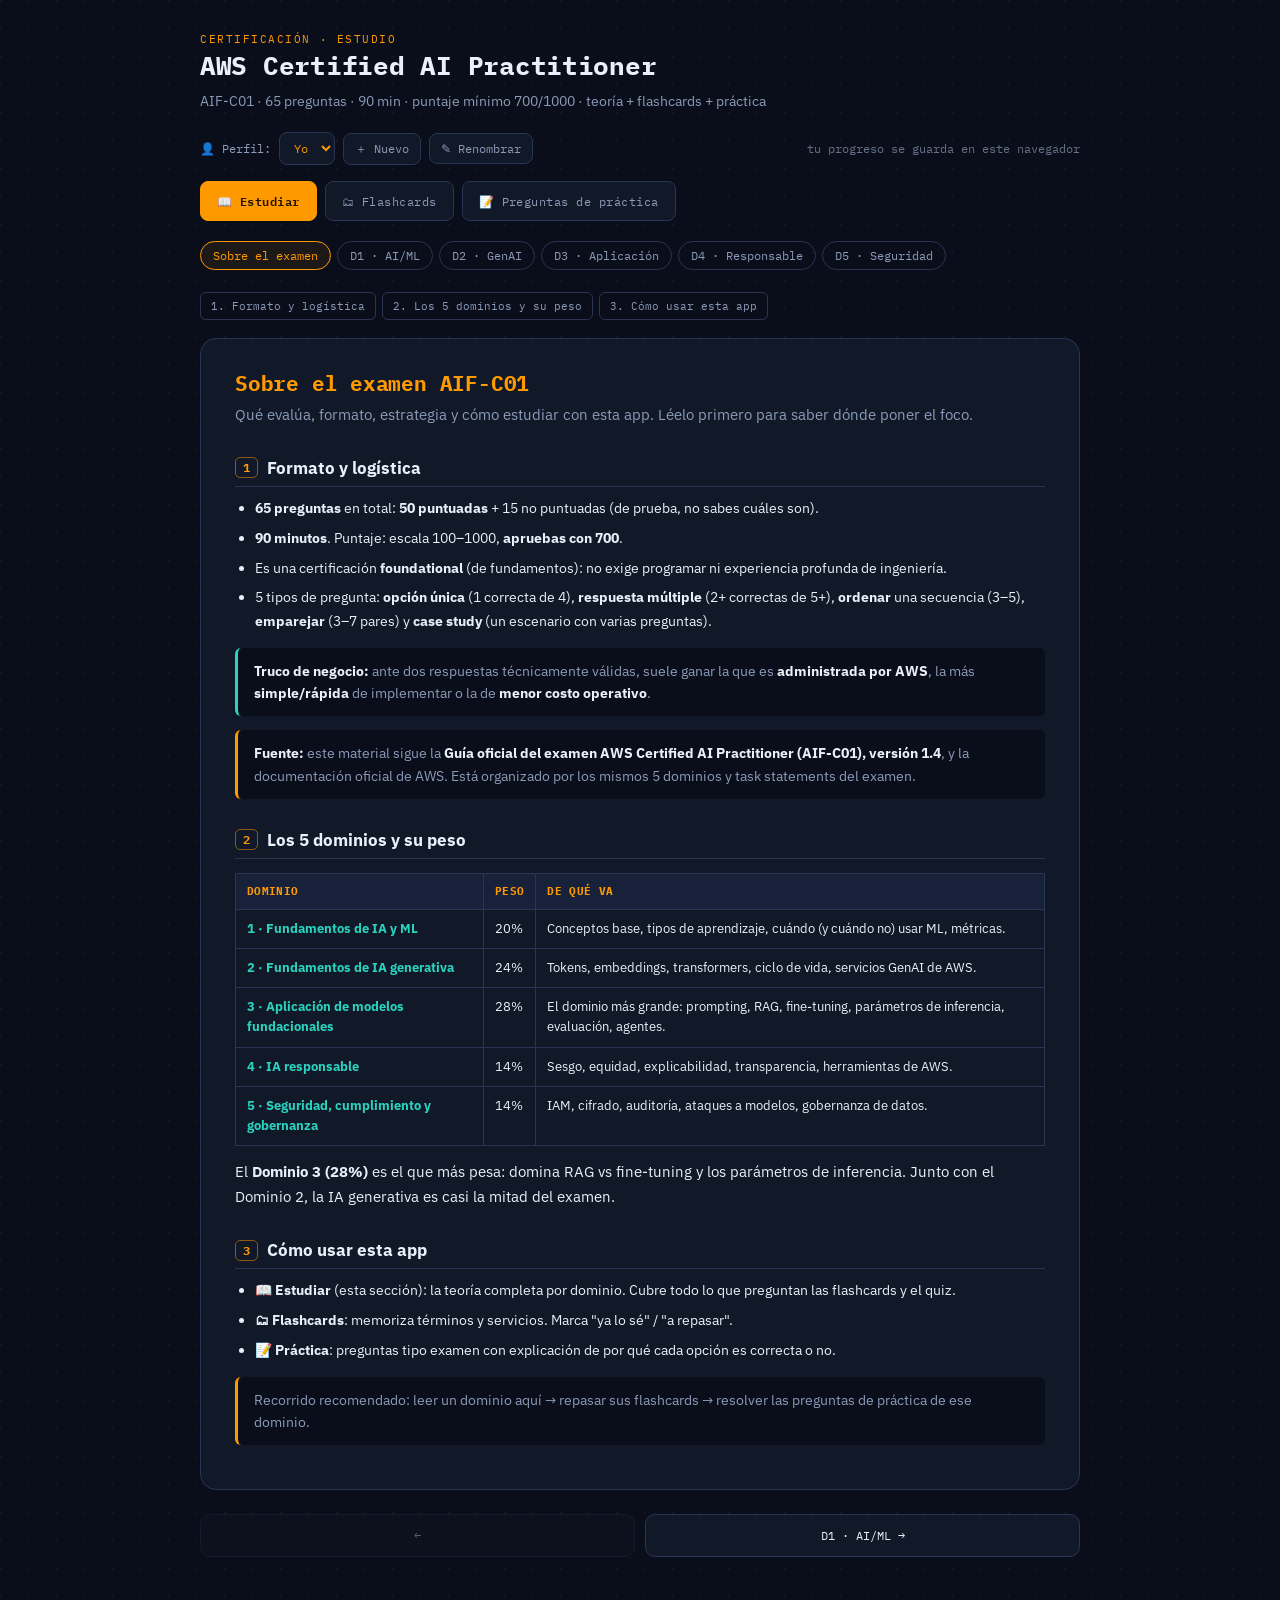
==== index.html @ 8ba1d095 "first commit" ====
<!DOCTYPE html>
<html lang="es">
<head>
<meta charset="UTF-8">
<meta name="viewport" content="width=device-width, initial-scale=1">
<title>AIF-C01 · App de estudio</title>
<style>
@import url('https://fonts.googleapis.com/css2?family=IBM+Plex+Mono:wght@400;500;600;700&family=IBM+Plex+Sans:wght@400;500;600;700&display=swap');

:root{
  --bg:#0A0E1A;
  --surface:#111827;
  --surface-alt:#17223A;
  --border:#293552;
  --text:#EAF0FA;
  --text-muted:#8B9BB8;
  --accent:#FF9900;
  --accent-dim:#8a5a12;
  --accent-2:#29D3C0;
  --danger:#FF6B6B;
  --mono: 'IBM Plex Mono', monospace;
  --sans: 'IBM Plex Sans', sans-serif;
}
*{box-sizing:border-box;}
html,body{margin:0;padding:0;}
body{
  background:
    radial-gradient(circle at 1px 1px, rgba(255,153,0,0.06) 1px, transparent 0) 0 0/28px 28px,
    var(--bg);
  color:var(--text);
  font-family:var(--sans);
  min-height:100vh;
  padding:32px 16px 64px;
}
.wrap{max-width:880px;margin:0 auto;}

/* header */
.top{display:flex;align-items:baseline;justify-content:space-between;flex-wrap:wrap;gap:8px;margin-bottom:6px;}
.eyebrow{font-family:var(--mono);font-size:11px;letter-spacing:.14em;color:var(--accent);text-transform:uppercase;}
h1{font-family:var(--mono);font-size:26px;font-weight:700;margin:2px 0 4px;letter-spacing:-0.01em;}
.sub{color:var(--text-muted);font-size:14px;margin-bottom:22px;}

.modebar{display:flex;gap:8px;margin-bottom:20px;flex-wrap:wrap;}
.mode-btn{
  font-family:var(--mono);font-size:12px;letter-spacing:.04em;
  background:var(--surface);border:1px solid var(--border);color:var(--text-muted);
  padding:9px 16px;border-radius:8px;cursor:pointer;transition:.15s;
}
.mode-btn.active{background:var(--accent);color:#1a1200;border-color:var(--accent);font-weight:600;}
.mode-btn:hover:not(.active){border-color:var(--accent-dim);color:var(--text);}

/* profile bar */
.profilebar{display:flex;align-items:center;gap:8px;flex-wrap:wrap;margin-bottom:16px;font-family:var(--mono);font-size:12px;}
.profilebar .plabel{color:var(--text-muted);}
.profilebar select{
  font-family:var(--mono);font-size:12px;background:var(--surface);color:var(--accent);
  border:1px solid var(--border);border-radius:8px;padding:7px 10px;cursor:pointer;
}
.pbtn{
  font-family:var(--mono);font-size:11.5px;background:var(--surface);border:1px solid var(--border);
  color:var(--text-muted);border-radius:8px;padding:7px 11px;cursor:pointer;transition:.15s;
}
.pbtn:hover{border-color:var(--accent);color:var(--accent);}
.psaved{color:var(--text-muted);opacity:.7;margin-left:auto;}

/* domain chips */
.domains{display:flex;flex-wrap:wrap;gap:6px;margin-bottom:22px;}
.chip{
  font-family:var(--mono);font-size:11.5px;padding:6px 12px;border-radius:20px;
  border:1px solid var(--border);color:var(--text-muted);cursor:pointer;background:transparent;
  transition:.15s;white-space:nowrap;
}
.chip.active{border-color:var(--accent);color:var(--accent);background:rgba(255,153,0,0.08);}
.chip .w{opacity:.55;margin-left:4px;}

/* progress */
.progress-row{display:flex;align-items:center;gap:12px;margin-bottom:18px;font-family:var(--mono);font-size:12px;color:var(--text-muted);}
.progress-track{flex:1;height:4px;background:var(--surface-alt);border-radius:4px;overflow:hidden;}
.progress-fill{height:100%;background:var(--accent);border-radius:4px;transition:width .25s;}

/* ============ READ MODE ============ */
#readMode{display:none;}
.toc{display:flex;flex-wrap:wrap;gap:6px;margin-bottom:18px;}
.toc a{
  font-family:var(--mono);font-size:11px;color:var(--text-muted);border:1px solid var(--border);
  border-radius:6px;padding:6px 10px;text-decoration:none;transition:.15s;
}
.toc a:hover{border-color:var(--accent);color:var(--accent);}
.article{background:var(--surface);border:1px solid var(--border);border-radius:16px;padding:30px 34px;}
.article > h2{font-family:var(--mono);font-size:21px;color:var(--accent);margin:0 0 6px;letter-spacing:-.01em;}
.article .lead{color:var(--text-muted);font-size:14.5px;margin:0 0 8px;line-height:1.65;}
.sec{scroll-margin-top:16px;}
.sec h3{
  font-size:17px;margin:30px 0 10px;padding-bottom:7px;border-bottom:1px solid var(--border);
  color:var(--text);display:flex;align-items:center;gap:9px;
}
.sec h3 .n{font-family:var(--mono);font-size:12px;color:var(--accent);border:1px solid var(--accent-dim);border-radius:5px;padding:2px 7px;}
.sec h4{font-size:14.5px;color:var(--accent-2);margin:18px 0 6px;font-family:var(--mono);font-weight:600;}
.article p{font-size:14.5px;line-height:1.7;color:var(--text);margin:10px 0;}
.article ul{margin:8px 0;padding-left:20px;}
.article li{font-size:14px;line-height:1.7;margin:6px 0;color:var(--text);}
.term{color:var(--accent-2);font-weight:600;}
.svc{font-family:var(--mono);font-size:.9em;color:var(--accent);background:rgba(255,153,0,.07);padding:1px 5px;border-radius:4px;}
table.tbl{width:100%;border-collapse:collapse;margin:14px 0;font-size:13px;}
table.tbl th,table.tbl td{border:1px solid var(--border);padding:9px 11px;text-align:left;vertical-align:top;line-height:1.55;}
table.tbl th{background:var(--surface-alt);font-family:var(--mono);font-size:11px;letter-spacing:.03em;color:var(--accent);text-transform:uppercase;}
table.tbl td b{color:var(--accent-2);}
.note{border-left:3px solid var(--accent);background:var(--bg);padding:12px 16px;border-radius:6px;margin:14px 0;font-size:13.5px;line-height:1.65;color:var(--text-muted);}
.note.tip{border-color:var(--accent-2);}
.note.warn{border-color:var(--danger);}
.note b{color:var(--text);}
.readnav{display:flex;justify-content:space-between;margin-top:24px;gap:10px;}
.readnav button{
  flex:1;font-family:var(--mono);font-size:12px;background:var(--surface);border:1px solid var(--border);
  color:var(--text);padding:13px;border-radius:10px;cursor:pointer;transition:.15s;
}
.readnav button:hover{border-color:var(--accent);color:var(--accent);}
.readnav button:disabled{opacity:.35;cursor:default;}

/* ============ FLASHCARDS ============ */
.stage{perspective:1600px;margin-bottom:20px;}
.card{
  position:relative;min-height:280px;border-radius:16px;cursor:pointer;
  transform-style:preserve-3d;transition:transform .5s cubic-bezier(.2,.8,.3,1);
}
.card.flipped{transform:rotateY(180deg);}
.face{
  position:absolute;inset:0;backface-visibility:hidden;border-radius:16px;
  border:1px solid var(--border);background:var(--surface);
  padding:28px 30px 24px;display:flex;flex-direction:column;
}
.face.back{transform:rotateY(180deg);background:var(--surface-alt);border-color:var(--accent-dim);}
.tab{display:flex;align-items:center;justify-content:space-between;margin-bottom:18px;}
.domain-tag{
  font-family:var(--mono);font-size:10.5px;letter-spacing:.06em;color:var(--accent);
  border:1px solid var(--accent-dim);padding:3px 9px;border-radius:5px;text-transform:uppercase;
}
.face.back .domain-tag{color:var(--accent-2);border-color:#1a5a52;}
.idx{font-family:var(--mono);font-size:11px;color:var(--text-muted);}
.face-label{font-family:var(--mono);font-size:10px;letter-spacing:.14em;color:var(--text-muted);text-transform:uppercase;margin-bottom:10px;}
.face-content{flex:1;display:flex;align-items:center;}
.front-text{font-size:21px;font-weight:600;line-height:1.35;}
.back-text{font-size:15.5px;line-height:1.6;color:var(--text);white-space:pre-line;}
.hint{font-family:var(--mono);font-size:10.5px;color:var(--text-muted);text-align:center;margin-top:8px;}

.controls{display:flex;align-items:center;justify-content:space-between;gap:10px;margin-bottom:14px;}
.nav-btn{
  background:var(--surface);border:1px solid var(--border);color:var(--text);
  width:44px;height:44px;border-radius:10px;cursor:pointer;font-size:16px;
  display:flex;align-items:center;justify-content:center;transition:.15s;
}
.nav-btn:hover{border-color:var(--accent);color:var(--accent);}
.mark-row{display:flex;gap:8px;flex:1;justify-content:center;}
.mark-btn{
  font-family:var(--mono);font-size:12px;padding:11px 18px;border-radius:10px;border:1px solid var(--border);
  background:transparent;color:var(--text-muted);cursor:pointer;transition:.15s;flex:1;max-width:180px;
}
.mark-btn.review:hover, .mark-btn.review.picked{border-color:var(--danger);color:var(--danger);background:rgba(255,107,107,.08);}
.mark-btn.know:hover, .mark-btn.know.picked{border-color:var(--accent-2);color:var(--accent-2);background:rgba(41,211,192,.08);}

.util-row{display:flex;justify-content:center;gap:16px;margin-top:10px;}
.util-btn{
  background:none;border:none;color:var(--text-muted);font-family:var(--mono);font-size:11.5px;
  cursor:pointer;text-decoration:underline;text-underline-offset:3px;
}
.util-btn:hover{color:var(--accent);}

.stats{display:flex;gap:22px;justify-content:center;margin-top:26px;font-family:var(--mono);font-size:12px;color:var(--text-muted);}
.stats b{color:var(--text);font-size:15px;display:block;}
.stats .know b{color:var(--accent-2);}
.stats .review b{color:var(--danger);}

/* ============ QUIZ ============ */
.qwrap{display:none;}
.qwrap.active{display:block;}
.qcard{background:var(--surface);border:1px solid var(--border);border-radius:16px;padding:26px 28px;margin-bottom:16px;}
.qmeta{display:flex;justify-content:space-between;margin-bottom:14px;}
.qtext{font-size:16.5px;font-weight:600;line-height:1.5;margin-bottom:18px;}
.opt{
  display:block;width:100%;text-align:left;background:var(--surface-alt);border:1px solid var(--border);
  color:var(--text);font-family:var(--sans);font-size:14px;padding:13px 16px;border-radius:10px;
  margin-bottom:9px;cursor:pointer;transition:.15s;line-height:1.4;
}
.opt:hover{border-color:var(--accent-dim);}
.opt.correct{border-color:var(--accent-2);background:rgba(41,211,192,.1);}
.opt.wrong{border-color:var(--danger);background:rgba(255,107,107,.1);}
.opt:disabled{cursor:default;}
.explain{
  display:none;margin-top:14px;padding:14px 16px;background:var(--bg);border-left:3px solid var(--accent);
  border-radius:6px;font-size:13.5px;line-height:1.6;color:var(--text-muted);
}
.explain.show{display:block;}
.explain b{color:var(--text);}
.qnav{display:flex;justify-content:space-between;align-items:center;}
.qcount{font-family:var(--mono);font-size:12px;color:var(--text-muted);}

@media(max-width:520px){
  h1{font-size:21px;}
  .article{padding:22px 18px;}
  .front-text{font-size:18px;}
  .card{min-height:320px;}
  .mark-btn{padding:11px 8px;font-size:11px;}
}
</style>
</head>
<body>
<div class="wrap">

  <div class="top">
    <div>
      <div class="eyebrow">Certificación &middot; Estudio</div>
      <h1>AWS Certified AI Practitioner</h1>
    </div>
  </div>
  <div class="sub">AIF-C01 &middot; 65 preguntas &middot; 90 min &middot; puntaje mínimo 700/1000 &middot; teoría + flashcards + práctica</div>

  <div class="profilebar">
    <span class="plabel">👤 Perfil:</span>
    <select id="profileSelect" onchange="switchProfile(this.value)"></select>
    <button class="pbtn" onclick="newProfile()">＋ Nuevo</button>
    <button class="pbtn" onclick="renameProfile()">✎ Renombrar</button>
    <span class="psaved">tu progreso se guarda en este navegador</span>
  </div>

  <div class="modebar">
    <button class="mode-btn active" id="btnRead" onclick="setMode('read')">📖 Estudiar</button>
    <button class="mode-btn" id="btnFlash" onclick="setMode('flash')">🗂 Flashcards</button>
    <button class="mode-btn" id="btnQuiz" onclick="setMode('quiz')">📝 Preguntas de práctica</button>
  </div>

  <!-- ================= READ MODE ================= -->
  <div id="readMode">
    <div class="domains" id="readChips"></div>
    <div class="toc" id="readToc"></div>
    <div class="article" id="article"></div>
    <div class="readnav">
      <button id="readPrev" onclick="readStep(-1)">← Sección anterior</button>
      <button id="readNext" onclick="readStep(1)">Siguiente sección →</button>
    </div>
  </div>

  <!-- ================= FLASHCARD MODE ================= -->
  <div id="flashMode" style="display:none">
    <div class="domains" id="domainChips"></div>

    <div class="progress-row">
      <span id="progLabel">1 / 65</span>
      <div class="progress-track"><div class="progress-fill" id="progFill" style="width:0%"></div></div>
    </div>

    <div class="stage">
      <div class="card" id="card" onclick="flipCard()">
        <div class="face front">
          <div class="tab">
            <span class="domain-tag" id="tagFront">D1</span>
            <span class="idx" id="idxFront"></span>
          </div>
          <div class="face-label">Término / Concepto</div>
          <div class="face-content"><div class="front-text" id="frontText"></div></div>
          <div class="hint">toca la tarjeta para ver la respuesta</div>
        </div>
        <div class="face back">
          <div class="tab">
            <span class="domain-tag" id="tagBack">D1</span>
            <span class="idx" id="idxBack"></span>
          </div>
          <div class="face-label">Explicación</div>
          <div class="face-content"><div class="back-text" id="backText"></div></div>
        </div>
      </div>
    </div>

    <div class="controls">
      <button class="nav-btn" onclick="prevCard()">←</button>
      <div class="mark-row">
        <button class="mark-btn review" id="btnReview" onclick="markCard('review')">Repasar de nuevo</button>
        <button class="mark-btn know" id="btnKnow" onclick="markCard('know')">Ya lo sé</button>
      </div>
      <button class="nav-btn" onclick="nextCard()">→</button>
    </div>

    <div class="util-row">
      <button class="util-btn" onclick="shuffleCards()">barajar</button>
      <button class="util-btn" onclick="resetProgress()">reiniciar progreso</button>
    </div>

    <div class="stats">
      <div>Total<b id="statTotal">65</b></div>
      <div class="know">Ya lo sé<b id="statKnow">0</b></div>
      <div class="review">A repasar<b id="statReview">0</b></div>
    </div>
  </div>

  <!-- ================= QUIZ MODE ================= -->
  <div id="quizMode" class="qwrap">
    <div class="qcard">
      <div class="qmeta">
        <span class="domain-tag" id="qTag">D1</span>
        <span class="qcount" id="qCount">Pregunta 1 / 15</span>
      </div>
      <div class="qtext" id="qText"></div>
      <div id="qOptions"></div>
      <div class="explain" id="qExplain"></div>
    </div>
    <div class="qnav">
      <button class="nav-btn" onclick="prevQuestion()">←</button>
      <div class="stats" style="margin-top:0;">
        <div>Correctas<b id="qScore" style="color:var(--accent-2)">0</b></div>
      </div>
      <button class="nav-btn" onclick="nextQuestion()">→</button>
    </div>
  </div>

</div>

<script>
/* ================= DOMAINS ================= */
const DOMAINS = [
  {id:'d1', label:'D1 · Fundamentos AI/ML', weight:20},
  {id:'d2', label:'D2 · Fundamentos GenAI', weight:24},
  {id:'d3', label:'D3 · Aplicación de Modelos', weight:28},
  {id:'d4', label:'D4 · IA Responsable', weight:14},
  {id:'d5', label:'D5 · Seguridad y Gobernanza', weight:14},
];

/* ================= STUDY CONTENT (teoría de lectura) ================= */
/* Cubre todo lo necesario para las flashcards y las preguntas de práctica. */
const STUDY = [
{
  id:'exam',
  chip:'Sobre el examen',
  title:'Sobre el examen AIF-C01',
  lead:'Qué evalúa, formato, estrategia y cómo estudiar con esta app. Léelo primero para saber dónde poner el foco.',
  sections:[
    {h:'Formato y logística', html:`
      <ul>
        <li><b>65 preguntas</b> en total: <b>50 puntuadas</b> + 15 no puntuadas (de prueba, no sabes cuáles son).</li>
        <li><b>90 minutos</b>. Puntaje: escala 100–1000, <b>apruebas con 700</b>.</li>
        <li>Es una certificación <b>foundational</b> (de fundamentos): no exige programar ni experiencia profunda de ingeniería.</li>
        <li>5 tipos de pregunta: <b>opción única</b> (1 correcta de 4), <b>respuesta múltiple</b> (2+ correctas de 5+), <b>ordenar</b> una secuencia (3–5), <b>emparejar</b> (3–7 pares) y <b>case study</b> (un escenario con varias preguntas).</li>
      </ul>
      <div class="note tip"><b>Truco de negocio:</b> ante dos respuestas técnicamente válidas, suele ganar la que es <b>administrada por AWS</b>, la más <b>simple/rápida</b> de implementar o la de <b>menor costo operativo</b>.</div>
      <div class="note"><b>Fuente:</b> este material sigue la <b>Guía oficial del examen AWS Certified AI Practitioner (AIF-C01), versión 1.4</b>, y la documentación oficial de AWS. Está organizado por los mismos 5 dominios y task statements del examen.</div>`},
    {h:'Los 5 dominios y su peso', html:`
      <table class="tbl">
        <tr><th>Dominio</th><th>Peso</th><th>De qué va</th></tr>
        <tr><td><b>1 · Fundamentos de IA y ML</b></td><td>20%</td><td>Conceptos base, tipos de aprendizaje, cuándo (y cuándo no) usar ML, métricas.</td></tr>
        <tr><td><b>2 · Fundamentos de IA generativa</b></td><td>24%</td><td>Tokens, embeddings, transformers, ciclo de vida, servicios GenAI de AWS.</td></tr>
        <tr><td><b>3 · Aplicación de modelos fundacionales</b></td><td>28%</td><td>El dominio más grande: prompting, RAG, fine-tuning, parámetros de inferencia, evaluación, agentes.</td></tr>
        <tr><td><b>4 · IA responsable</b></td><td>14%</td><td>Sesgo, equidad, explicabilidad, transparencia, herramientas de AWS.</td></tr>
        <tr><td><b>5 · Seguridad, cumplimiento y gobernanza</b></td><td>14%</td><td>IAM, cifrado, auditoría, ataques a modelos, gobernanza de datos.</td></tr>
      </table>
      <p>El <b>Dominio 3 (28%)</b> es el que más pesa: domina RAG vs fine-tuning y los parámetros de inferencia. Junto con el Dominio 2, la IA generativa es casi la mitad del examen.</p>`},
    {h:'Cómo usar esta app', html:`
      <ul>
        <li><b>📖 Estudiar</b> (esta sección): la teoría completa por dominio. Cubre todo lo que preguntan las flashcards y el quiz.</li>
        <li><b>🗂 Flashcards</b>: memoriza términos y servicios. Marca "ya lo sé" / "a repasar".</li>
        <li><b>📝 Práctica</b>: preguntas tipo examen con explicación de por qué cada opción es correcta o no.</li>
      </ul>
      <div class="note">Recorrido recomendado: leer un dominio aquí → repasar sus flashcards → resolver las preguntas de práctica de ese dominio.</div>`},
  ]
},
{
  id:'d1',
  chip:'D1 · AI/ML',
  title:'Dominio 1 · Fundamentos de IA y ML (20%)',
  lead:'La base conceptual: qué es un modelo, cómo aprende, tipos de aprendizaje, cuándo conviene ML, y cómo se mide si funciona.',
  sections:[
    {h:'Conceptos base', html:`
      <ul>
        <li><span class="term">Algoritmo</span>: conjunto de instrucciones/pasos para resolver un problema.</li>
        <li><span class="term">Modelo</span>: el resultado de <b>entrenar</b> un algoritmo con datos; es lo "aprendido" que luego se usa para predecir.</li>
        <li><span class="term">Inferencia</span>: cuando el modelo ya entrenado responde ante <b>datos nuevos</b>.</li>
        <li><span class="term">Endpoint</span> (en <span class="svc">SageMaker</span>): el punto donde se publica el modelo para que otras aplicaciones lo consuman.</li>
        <li><span class="term">LLM</span> (Large Language Model): modelo de lenguaje grande basado en transformers.</li>
      </ul>
      <h4>Tipos de datos que debes reconocer</h4>
      <ul>
        <li><span class="term">Etiquetados vs no etiquetados</span>: con/sin la "respuesta correcta" ya marcada (supervisado vs no supervisado).</li>
        <li><span class="term">Estructurados vs no estructurados</span>: tablas/columnas vs texto libre, imágenes, audio.</li>
        <li><span class="term">Tabulares</span> (filas/columnas), <span class="term">series de tiempo</span> (valores en el tiempo, para forecasting), <span class="term">imagen</span> y <span class="term">texto</span>.</li>
      </ul>`},
    {h:'La jerarquía: IA ⊃ ML ⊃ Deep Learning ⊃ GenAI ⊃ Agentic AI', html:`
      <ul>
        <li><span class="term">IA</span>: sistemas que imitan capacidades humanas.</li>
        <li><span class="term">Machine Learning</span>: aprende patrones de los datos <b>sin programación explícita</b>.</li>
        <li><span class="term">Deep Learning</span>: redes neuronales multicapa; más datos y cómputo, patrones más complejos.</li>
        <li><span class="term">GenAI</span>: genera contenido nuevo (texto, imagen, audio).</li>
        <li><span class="term">Agentic AI</span>: GenAI que además <b>actúa de forma autónoma</b> (planifica, usa herramientas).</li>
      </ul>`},
    {h:'Tipos de aprendizaje', html:`
      <table class="tbl">
        <tr><th>Tipo</th><th>Datos</th><th>Ejemplos</th></tr>
        <tr><td><b>Supervisado</b></td><td>Etiquetados</td><td>Clasificación, regresión</td></tr>
        <tr><td><b>No supervisado</b></td><td>Sin etiquetas</td><td>Clustering, detección de anomalías</td></tr>
        <tr><td><b>Por refuerzo</b></td><td>Recompensa/castigo</td><td>Ensayo y error, robótica, RLHF</td></tr>
      </table>
      <h4>Algoritmos que debes reconocer</h4>
      <ul>
        <li><span class="term">Regresión lineal</span>: ajusta una línea → predice <b>valores continuos</b> (numéricos).</li>
        <li><span class="term">Regresión logística</span>: pese al nombre, se usa para <b>clasificación</b> (ej. spam / no spam); da una probabilidad 0–1.</li>
        <li><span class="term">K-means</span>: <b>clustering no supervisado</b>, agrupa datos sin etiquetas.</li>
        <li><span class="term">Árboles de decisión / Random Forest</span>: <b>interpretables</b>, explican cada decisión con reglas sí/no. Ideales cuando hay que <b>justificar</b> una predicción (crédito, auditoría). En cambio, las redes profundas son más precisas pero "caja negra".</li>
      </ul>`},
    {h:'Transfer learning', html:`
      <p><span class="term">Transfer learning</span>: tomar un modelo ya entrenado en una tarea y <b>adaptarlo a una tarea nueva relacionada</b> sin entrenar desde cero. Ahorra tiempo, datos y costo. Es la base de por qué se parte de modelos pre-entrenados en casi todos los proyectos empresariales.</p>`},
    {h:'Overfitting vs Underfitting', html:`
      <table class="tbl">
        <tr><th></th><th>Overfitting</th><th>Underfitting</th></tr>
        <tr><td>Síntoma</td><td>Excelente en entrenamiento, <b>malo con datos nuevos</b></td><td>Malo en todo</td></tr>
        <tr><td>Causa</td><td>Alta <b>varianza</b>: "memoriza"</td><td>Alto <b>sesgo</b>: demasiado simple</td></tr>
        <tr><td>Solución</td><td>Más datos, regularización, simplificar, data augmentation, early stopping</td><td>Más complejidad/features, entrenar más</td></tr>
      </table>
      <div class="note"><span class="svc">SageMaker Debugger</span> monitorea el entrenamiento en tiempo real y avisa si hay overfitting/underfitting.</div>`},
    {h:'Los 4 tipos de inferencia (SageMaker)', html:`
      <table class="tbl">
        <tr><th>Tipo</th><th>Cuándo usarlo</th></tr>
        <tr><td><b>Tiempo real</b></td><td>Baja latencia, tráfico <b>constante</b> (chatbots, Lex, Personalize).</td></tr>
        <tr><td><b>Batch (Transform)</b></td><td>Muchos registros a la vez, <b>sin</b> respuesta inmediata.</td></tr>
        <tr><td><b>Asíncrona</b></td><td>Inputs <b>grandes</b> (hasta 1 GB); encola y entrega al terminar.</td></tr>
        <tr><td><b>Serverless</b></td><td>Tráfico <b>intermitente/impredecible</b>; no pagas infra ociosa.</td></tr>
      </table>`},
    {h:'Servicios de IA administrados de AWS (muy preguntados)', html:`
      <p>Servicios "listos para usar" — no entrenas nada, solo llamas la API. Reconócelos por su <b>tarea</b>:</p>
      <table class="tbl">
        <tr><th>Servicio</th><th>Para qué</th></tr>
        <tr><td><span class="svc">Textract</span></td><td>Extrae <b>texto</b> de documentos escaneados (OCR — qué dice).</td></tr>
        <tr><td><span class="svc">Comprehend</span></td><td>Entiende el <b>significado</b> del texto (sentimiento, entidades, idioma, PII).</td></tr>
        <tr><td><span class="svc">Transcribe</span></td><td>Voz → texto (speech-to-text).</td></tr>
        <tr><td><span class="svc">Polly</span></td><td>Texto → voz (text-to-speech).</td></tr>
        <tr><td><span class="svc">Translate</span></td><td>Traducción entre idiomas.</td></tr>
        <tr><td><span class="svc">Lex</span></td><td>Chatbots conversacionales (la tecnología detrás de Alexa).</td></tr>
        <tr><td><span class="svc">Rekognition</span></td><td>Análisis de <b>imágenes y video</b> (objetos, caras, moderación).</td></tr>
        <tr><td><span class="svc">Kendra</span></td><td><b>Búsqueda inteligente</b> en documentos empresariales.</td></tr>
        <tr><td><span class="svc">Personalize</span></td><td>Recomendaciones personalizadas (estilo Amazon.com).</td></tr>
        <tr><td><span class="svc">Fraud Detector</span></td><td>Detección de fraude en línea.</td></tr>
      </table>
      <p>Combos típicos: <span class="svc">Transcribe</span> → <span class="svc">Comprehend</span> (analizar llamadas), o <span class="svc">Textract</span> → <span class="svc">Comprehend</span> (procesar documentos).</p>
      <h4>Ecosistema SageMaker</h4>
      <ul>
        <li><span class="svc">SageMaker</span>: plataforma para <b>construir, entrenar y desplegar</b> modelos propios.</li>
        <li><span class="svc">Data Wrangler</span>: preparación/limpieza de datos.</li>
        <li><span class="svc">Feature Store</span>: almacén centralizado de features.</li>
        <li><span class="svc">Model Monitor</span>: vigila el modelo en producción (drift).</li>
      </ul>
      <div class="note warn"><b>¿Cuándo NO usar ML?</b> Cuando necesitas exactitud <b>determinística</b>, cuando ya existe una fórmula simple, o cuando la decisión pone en riesgo directo la vida de alguien sin supervisión humana.</div>`},
    {h:'Métricas: cómo saber si el modelo funciona', html:`
      <h4>Métricas del modelo (técnicas)</h4>
      <ul>
        <li><span class="term">Accuracy</span>: % total de predicciones correctas.</li>
        <li><span class="term">Precision</span>: de lo que el modelo dijo "positivo", cuánto lo era de verdad → evita <b>falsos positivos</b>.</li>
        <li><span class="term">Recall</span>: de todos los positivos reales, cuántos detectó → evita <b>falsos negativos</b>.</li>
        <li><span class="term">F1 Score</span>: media armónica de precision y recall; útil cuando hay <b>desbalance de clases</b>.</li>
        <li><span class="term">AUC</span> (Area Under the ROC Curve): mide qué tan bien el modelo separa clases; 1.0 = perfecto, 0.5 = azar.</li>
      </ul>
      <h4>Métricas de negocio</h4>
      <p>Costo por usuario, ROI, feedback del cliente, tasa de conversión. Son las que <b>justifican</b> el proyecto ante el negocio. El examen distingue mucho entre "métrica técnica" y "métrica de negocio".</p>`},
    {h:'MLOps y puesta en producción', html:`
      <ul>
        <li><span class="term">Managed API</span> (ej. <span class="svc">Bedrock</span>): AWS gestiona la infraestructura.</li>
        <li><span class="term">Self-hosted</span> (ej. en <span class="svc">SageMaker</span>/EC2): más control, más responsabilidad operativa.</li>
        <li><span class="term">MLOps</span>: experimentación estructurada, procesos repetibles, sistemas escalables, monitoreo continuo y re-entrenamiento periódico.</li>
      </ul>`},
  ]
},
{
  id:'d2',
  chip:'D2 · GenAI',
  title:'Dominio 2 · Fundamentos de IA generativa (24%)',
  lead:'Cómo funciona la GenAI por dentro (tokens, embeddings, transformers), su ciclo de vida, sus riesgos y los servicios GenAI de AWS.',
  sections:[
    {h:'Vocabulario esencial', html:`
      <ul>
        <li><span class="term">Token</span>: pedazo de texto; una palabra completa o solo parte de ella. <b>Se cobra por token</b>.</li>
        <li><span class="term">Chunking</span>: dividir un texto largo en fragmentos más pequeños.</li>
        <li><span class="term">Embeddings / vectores</span>: lista de números que representa el <b>significado</b> de un dato. Permiten comparar significados en vez de palabras exactas → <b>búsqueda semántica</b>.</li>
        <li><span class="term">Transformer</span>: la arquitectura que permite al modelo usar el <b>contexto</b> para saber qué información es relevante.</li>
        <li><span class="term">Latent space</span>: el espacio matemático donde el modelo "guarda" lo aprendido.</li>
      </ul>`},
    {h:'Tipos de modelos', html:`
      <ul>
        <li><span class="term">Foundation Model (modelo fundacional)</span>: modelo base entrenado a gran escala, adaptable a muchas tareas.</li>
        <li><span class="term">Multimodal</span>: entiende más de un tipo de dato a la vez (texto + imagen).</li>
        <li><span class="term">Modelos de difusión</span>: generan imágenes partiendo de ruido aleatorio que "limpian" (Stable Diffusion, Titan Image Generator).</li>
        <li><span class="term">GANs</span>: dos redes (generador vs discriminador) compiten para producir datos realistas.</li>
      </ul>`},
    {h:'Ciclo de vida de un modelo GenAI', html:`
      <p>Selección de datos → selección del modelo → <b>pre-training</b> → <b>fine-tuning</b> → <b>evaluación</b> → <b>despliegue</b> → <b>feedback</b>. El feedback retroalimenta el ciclo: por eso es <b>iterativo</b>.</p>`},
    {h:'Riesgos y límites (¡muy preguntado!)', html:`
      <ul>
        <li><span class="term">Alucinaciones</span>: información que suena plausible pero es <b>incorrecta</b>.</li>
        <li><span class="term">No determinismo</span>: puede dar respuestas <b>distintas</b> al mismo input.</li>
        <li>Inexactitud heredada de los datos de entrenamiento.</li>
        <li>Interpretabilidad limitada ("caja negra").</li>
      </ul>
      <div class="note warn">Si una pregunta describe "el modelo inventó datos" o "respuestas inconsistentes", la causa es alucinación / no determinismo — no un fallo de configuración.</div>`},
    {h:'Servicios GenAI de AWS', html:`
      <table class="tbl">
        <tr><th>Servicio</th><th>Para qué</th></tr>
        <tr><td><span class="svc">Amazon Bedrock</span></td><td><b>El servicio principal.</b> Acceso a modelos de varios proveedores (Claude, Llama, Stability) por API unificada, sin gestionar servidores, pago por token.</td></tr>
        <tr><td><span class="svc">Amazon Q</span></td><td>Asistente experto: <b>Q Business</b> (responde sobre documentos de la empresa) y <b>Q Developer</b> (código y tareas AWS).</td></tr>
        <tr><td><span class="svc">SageMaker JumpStart</span></td><td>Catálogo de modelos pre-entrenados para perfiles <b>técnicos</b> que quieren control del entrenamiento/despliegue.</td></tr>
        <tr><td><span class="svc">PartyRock</span></td><td>"Patio de juegos" sobre Bedrock para crear apps de IA <b>sin código</b> — prototipos rápidos, usuarios no técnicos.</td></tr>
      </table>`},
    {h:'Cómo elegir el modelo correcto', html:`
      <ul>
        <li>Tipo de modelo (texto / imagen / multimodal).</li>
        <li>Rendimiento y latencia.</li>
        <li>Restricciones de datos (información sensible).</li>
        <li>Cumplimiento normativo.</li>
        <li><b>Costo</b> (se cobra por token).</li>
      </ul>
      <div class="note tip">Un buen <b>prompt</b> lleva: <b>rol + contexto + tarea específica + formato de salida</b>.</div>`},
    {h:'Novedades agénticas (2026)', html:`
      <ul>
        <li><span class="term">Context Engineering</span>: gestionar TODO el contexto que recibe el modelo (historial, documentos, herramientas, memoria), no solo el prompt individual.</li>
        <li><span class="svc">Bedrock AgentCore</span>: plataforma para <b>operar agentes en producción</b> (runtime serverless, memoria, identidad, gateway de herramientas, observabilidad). Funciona con cualquier framework y modelo.</li>
        <li><span class="svc">Strands Agents</span>: framework open source de AWS para construir agentes con pocas líneas; se integra con AgentCore.</li>
        <li><span class="svc">Amazon Quick</span>: evolución agéntica de Q Business — no solo responde, <b>ejecuta acciones</b> de varios pasos.</li>
        <li><span class="svc">Kiro</span>: IDE agéntico de AWS con "spec-driven development" (requisitos → especificación → código, pruebas y docs).</li>
      </ul>`},
  ]
},
{
  id:'d3',
  chip:'D3 · Aplicación',
  title:'Dominio 3 · Aplicación de modelos fundacionales (28%)',
  lead:'El dominio más pesado. Aquí viven los parámetros de inferencia, RAG vs fine-tuning, prompting, agentes y evaluación. Domínalo bien.',
  sections:[
    {h:'El "trilema" al elegir un modelo', html:`
      <p>Siempre se balancean tres cosas: <b>Costo</b> vs <b>Latencia</b> vs <b>Calidad</b> (incluye soporte multilenguaje). No existe el modelo perfecto en las tres.</p>
      <ul>
        <li><span class="term">Ventana de contexto</span>: máximo de tokens (input + output) que el modelo "ve" en una interacción.</li>
        <li><span class="term">Prompt caching</span>: guarda el procesamiento de partes repetidas del prompt → reduce latencia y costo en llamadas repetidas.</li>
      </ul>`},
    {h:'Parámetros de inferencia (memorízalos)', html:`
      <table class="tbl">
        <tr><th>Parámetro</th><th>Qué hace</th></tr>
        <tr><td><span class="term">Temperature</span></td><td>Aleatoriedad. <b>Baja (≈0)</b> → respuestas consistentes/deterministas. <b>0.7–1</b> → más creatividad.</td></tr>
        <tr><td><span class="term">Top-K</span></td><td>Restringe a los K tokens más probables (número <b>fijo</b>).</td></tr>
        <tr><td><span class="term">Top-P</span> (nucleus)</td><td>Elige el conjunto mínimo cuya probabilidad acumulada ≥ P (número <b>variable</b>).</td></tr>
        <tr><td><span class="term">Max tokens</span></td><td>Limita la longitud de la respuesta.</td></tr>
        <tr><td><span class="term">Stop sequences</span></td><td>Secuencias que, al aparecer, detienen la generación.</td></tr>
      </table>
      <div class="note warn"><b>Clave de examen:</b> temperature, top-k y top-p <b>NO afectan el costo ni la latencia</b>, solo la aleatoriedad. El precio depende de la <b>cantidad de tokens</b>. Para reportes financieros/consistencia → temperature baja.</div>`},
    {h:'RAG vs Fine-tuning (la comparación estrella)', html:`
      <table class="tbl">
        <tr><th></th><th>RAG</th><th>Fine-tuning</th></tr>
        <tr><td>Qué hace</td><td>Recupera info externa <b>al momento</b> de responder</td><td>Reentrena los <b>pesos</b> del modelo</td></tr>
        <tr><td>Ideal para</td><td>Datos que <b>cambian</b> a menudo, documentos privados/actualizables</td><td>Cambiar <b>tono/estilo/dominio</b> especializado</td></tr>
        <tr><td>Costo</td><td>Bajo, sin reentrenar</td><td>Moderado/alto</td></tr>
        <tr><td>En AWS</td><td><span class="svc">Bedrock Knowledge Bases</span> orquesta el flujo</td><td>Fine-tuning en Bedrock/SageMaker</td></tr>
      </table>
      <div class="note tip">Regla rápida: <b>"datos que cambian" → RAG</b> · <b>"tono/formato/especialización" → fine-tuning</b>.</div>`},
    {h:'Bases de datos vectoriales en AWS', html:`
      <table class="tbl">
        <tr><th>Servicio</th><th>Cuándo</th></tr>
        <tr><td><span class="svc">OpenSearch Service</span></td><td>Búsqueda vectorial a gran escala / alta concurrencia.</td></tr>
        <tr><td><span class="svc">Aurora / RDS PostgreSQL + pgvector</span></td><td>Ya usas SQL y quieres simplicidad, sin migrar de motor.</td></tr>
        <tr><td><span class="svc">Neptune</span></td><td>Modelar <b>relaciones</b> entre documentos (grafos).</td></tr>
        <tr><td><span class="svc">DocumentDB</span></td><td>Datos JSON, compatible con MongoDB.</td></tr>
      </table>`},
    {h:'Niveles de personalización (de barato a caro)', html:`
      <ul>
        <li><span class="term">Prompt engineering</span>: el más económico y rápido. No toca los pesos.</li>
        <li><span class="term">In-Context Learning</span>: das ejemplos dentro del prompt. Sin tocar pesos, bajo costo.</li>
        <li><span class="term">Fine-tuning</span>: ajusta pesos con datos específicos. Costo moderado.</li>
        <li><span class="term">Continuous pre-training</span>: sigue entrenando un modelo existente con datos nuevos.</li>
        <li><span class="term">Pre-training desde cero</span>: control absoluto, costo extremo.</li>
      </ul>
      <h4>Técnicas de fine-tuning que debes conocer</h4>
      <ul>
        <li><span class="term">RLHF</span>: humanos califican respuestas y esa señal ajusta el modelo hacia las <b>preferencias humanas</b> (tono, utilidad).</li>
        <li><span class="term">Instruction tuning</span>: entrena con pares instrucción→respuesta para que siga mejor las instrucciones.</li>
        <li><span class="term">Distillation</span>: entrena un modelo pequeño ("estudiante") para imitar a uno grande ("maestro") con menor costo/latencia.</li>
      </ul>`},
    {h:'Tipos de prompting', html:`
      <ul>
        <li><span class="term">Zero-shot</span>: sin ejemplos.</li>
        <li><span class="term">Single-shot</span>: un ejemplo.</li>
        <li><span class="term">Few-shot</span>: 2–5 ejemplos.</li>
        <li><span class="term">Chain-of-thought</span>: pide razonamiento paso a paso.</li>
        <li><span class="term">Prompt templates</span>: estructuras reutilizables.</li>
        <li><span class="term">Negative prompt</span>: indica qué NO debe incluir.</li>
        <li><span class="term">Prompt routing</span>: dirige la solicitud al modelo/flujo más adecuado.</li>
      </ul>
      <div class="note"><span class="svc">Bedrock Prompt Management</span> permite versionar y gestionar prompts de forma centralizada (crear versiones, probarlas, desplegarlas).</div>`},
    {h:'Riesgos de los prompts', html:`
      <ul>
        <li><span class="term">Prompt injection / hijacking</span>: instrucciones maliciosas metidas en el input del usuario para cambiar el comportamiento. Se mitiga con <span class="svc">Bedrock Guardrails</span>.</li>
        <li><span class="term">Prompt exposure</span>: se filtran instrucciones confidenciales del sistema.</li>
        <li><span class="term">Jailbreaking</span>: evadir las restricciones de seguridad del modelo.</li>
        <li><span class="term">Poisoning</span>: ataque a los datos de entrenamiento.</li>
      </ul>`},
    {h:'Agentes y MCP', html:`
      <ul>
        <li><span class="term">Agente</span>: completa tareas multi-paso usando herramientas externas, decidiendo qué usar y en qué orden.</li>
        <li><span class="svc">Agents for Bedrock</span>: implementación de AWS.</li>
        <li><span class="term">MCP</span>: estándar abierto para conectar agentes con herramientas externas; reduce el esfuerzo de integración.</li>
      </ul>`},
    {h:'Evaluación de modelos y aplicaciones', html:`
      <ul>
        <li><span class="svc">Bedrock Model Evaluation</span>: evaluaciones automáticas y con revisores humanos desde la consola, sin infraestructura propia.</li>
        <li><span class="term">ROUGE</span> → resúmenes (superposición con referencia; ROUGE-L: subsecuencia común más larga).</li>
        <li><span class="term">BLEU</span> → traducción (n-gramas vs referencia).</li>
        <li><span class="term">BERTScore</span> → equivalencia <b>semántica</b> vía embeddings.</li>
        <li><span class="term">LLM-as-a-judge</span>: usar OTRO modelo para calificar respuestas con más matiz que ROUGE/BLEU, y a mayor escala que humanos.</li>
        <li><span class="term">Benchmark datasets</span>: datasets estándar (MMLU, HumanEval) para medir de forma objetiva.</li>
      </ul>
      <div class="note tip">No basta con evaluar el modelo aislado: en RAG o agentes hay que evaluar el <b>sistema completo</b> (¿recupera los documentos correctos? ¿ejecuta los pasos correctos?). Métricas de negocio: task completion rate, user satisfaction, cost per interaction.</div>`},
  ]
},
{
  id:'d4',
  chip:'D4 · Responsable',
  title:'Dominio 4 · IA responsable (14%)',
  lead:'Sesgo, equidad, explicabilidad y transparencia — y las herramientas de AWS para lograrlas.',
  sections:[
    {h:'Dimensiones de la IA responsable', html:`
      <ul>
        <li><span class="term">Bias (sesgo)</span>: trato desigual a grupos; viene de los <b>datos</b>.</li>
        <li><span class="term">Fairness (equidad)</span>: decisiones consistentes sin importar datos sensibles.</li>
        <li><span class="term">Inclusivity</span>: funciona bien para todos los grupos.</li>
        <li><span class="term">Robustness</span>: sigue funcionando ante entradas inusuales.</li>
        <li><span class="term">Safety</span>: no causa daño ni pone en riesgo a personas.</li>
        <li><span class="term">Veracity</span>: es honesto, reconoce cuando no sabe.</li>
      </ul>
      <p>Principios oficiales de AWS: <b>Fairness, Explainability, Privacy &amp; Security, Robustness, Governance, Transparency, Safety, Veracity &amp; Controllability</b>.</p>`},
    {h:'Sesgo y varianza: causa y efecto', html:`
      <ul>
        <li>Sesgo en los <b>datos</b> → errores sistemáticos (subrepresenta grupos).</li>
        <li>Alta <b>varianza</b> → overfitting.</li>
        <li>Alto sesgo + baja varianza → underfitting.</li>
      </ul>`},
    {h:'Transparencia vs Explicabilidad', html:`
      <table class="tbl">
        <tr><th>Transparencia</th><th>Explicabilidad</th></tr>
        <tr><td>Ver <b>cómo está construido</b> el modelo (arquitectura, datos, parámetros).</td><td>Entender <b>por qué</b> tomó una decisión específica.</td></tr>
      </table>
      <p>"Caja negra" = ni transparencia ni explicabilidad. <span class="svc">SageMaker Model Cards</span> documenta ambas.</p>`},
    {h:'Herramientas de AWS', html:`
      <table class="tbl">
        <tr><th>Servicio</th><th>Para qué</th></tr>
        <tr><td><span class="svc">SageMaker Clarify</span></td><td>Detecta <b>sesgo</b> (pre y post-entrenamiento) y <b>explica</b> predicciones con feature attribution (<b>valores SHAP</b>: cuánto pesa cada variable).</td></tr>
        <tr><td><span class="svc">SageMaker Model Monitor</span></td><td>Vigila el <b>drift</b> en producción (cuándo se degrada el modelo). Alerta vía CloudWatch.</td></tr>
        <tr><td><span class="svc">Amazon A2I</span></td><td>Augmented AI: envía a <b>revisión humana</b> los casos de baja confianza o error inaceptable.</td></tr>
        <tr><td><span class="svc">Bedrock Guardrails</span></td><td>Define límites del comportamiento en tiempo real (filtros de contenido, temas denegados, protección de PII).</td></tr>
      </table>
      <div class="note tip"><b>Clarify</b> = sesgo + el "por qué" (SHAP). <b>Model Monitor</b> = vigilancia en producción. Se integran: Clarify detecta, Model Monitor alerta.</div>`},
    {h:'Riesgos legales y diseño centrado en el humano', html:`
      <ul>
        <li>Infracción de propiedad intelectual (salidas similares a obras protegidas).</li>
        <li>Salidas sesgadas → demandas por discriminación.</li>
        <li>Alucinaciones en salud/finanzas → responsabilidad legal.</li>
      </ul>
      <p>Diseño centrado en el humano: incorporar <b>feedback del usuario</b> y priorizar la <b>transparencia</b> desde el diseño, no como parche técnico posterior.</p>`},
  ]
},
{
  id:'d5',
  chip:'D5 · Seguridad',
  title:'Dominio 5 · Seguridad, cumplimiento y gobernanza (14%)',
  lead:'Cómo proteger, auditar y gobernar soluciones de IA en AWS, y qué ataques específicos amenazan a los modelos.',
  sections:[
    {h:'Servicios de seguridad base', html:`
      <table class="tbl">
        <tr><th>Servicio</th><th>Para qué</th></tr>
        <tr><td><span class="svc">IAM</span></td><td>Controla accesos (principio de <b>mínimo privilegio</b>).</td></tr>
        <tr><td><span class="svc">KMS</span></td><td>Crea/controla claves de <b>cifrado</b> y su rotación.</td></tr>
        <tr><td><span class="svc">Macie</span></td><td>Usa ML para <b>descubrir datos sensibles (PII)</b> en S3.</td></tr>
        <tr><td><span class="svc">PrivateLink</span></td><td>Conecta apps con servicios de AWS por <b>red privada</b>, sin salir a internet.</td></tr>
        <tr><td><span class="svc">VPC / Security Groups</span></td><td>Aísla recursos en red privada; los SG controlan el tráfico permitido.</td></tr>
        <tr><td><span class="svc">Shield</span></td><td>Protege contra ataques <b>DDoS</b>.</td></tr>
      </table>`},
    {h:'Modelo de responsabilidad compartida', html:`
      <table class="tbl">
        <tr><th>AWS — seguridad DE la nube</th><th>Cliente — seguridad EN la nube</th></tr>
        <tr><td>Infraestructura física, hardware, virtualización.</td><td>Configuración, datos, accesos, modelos, código.</td></tr>
      </table>`},
    {h:'Auditoría y monitoreo (no los confundas)', html:`
      <table class="tbl">
        <tr><th>Servicio</th><th>Responde a…</th></tr>
        <tr><td><span class="svc">Config</span></td><td><b>Cómo</b> está configurado y <b>qué cambió</b> (estado de recursos).</td></tr>
        <tr><td><span class="svc">CloudTrail</span></td><td><b>Quién</b> hizo <b>qué</b> (auditoría de llamadas a la API).</td></tr>
        <tr><td><span class="svc">CloudWatch</span></td><td><b>Cómo se desempeña</b> (métricas y logs).</td></tr>
      </table>
      <div class="note">"¿Quién llamó a la API y cuándo?" → <b>CloudTrail</b>. "¿Qué métricas/logs de rendimiento?" → <b>CloudWatch</b>. "¿Qué cambió en la config?" → <b>Config</b>.</div>`},
    {h:'Cumplimiento y buenas prácticas', html:`
      <table class="tbl">
        <tr><th>Servicio</th><th>Para qué</th></tr>
        <tr><td><span class="svc">Inspector</span></td><td>Escanea vulnerabilidades en código/infra automáticamente.</td></tr>
        <tr><td><span class="svc">Audit Manager</span></td><td>Automatiza la <b>evidencia de auditoría</b> para cumplimiento (GDPR, HIPAA, ISO 27001).</td></tr>
        <tr><td><span class="svc">Artifact</span></td><td>Repositorio de informes de cumplimiento y certificaciones de AWS.</td></tr>
        <tr><td><span class="svc">Trusted Advisor</span></td><td>Recomendaciones en 5 áreas: seguridad, rendimiento, costo, tolerancia a fallos y límites de servicio.</td></tr>
      </table>`},
    {h:'Ataques específicos a modelos de IA', html:`
      <ul>
        <li><span class="term">Prompt injection</span>: instrucciones maliciosas vía input (mitiga: <span class="svc">Guardrails</span>).</li>
        <li><span class="term">Jailbreaking</span>: evadir restricciones de seguridad.</li>
        <li><span class="term">Data poisoning</span>: envenenar datos de entrenamiento.</li>
        <li><span class="term">Model inversion / extraction</span>: reconstruir datos de entrenamiento o el propio modelo a partir de sus salidas.</li>
      </ul>`},
    {h:'Gobernanza de datos y de agentes', html:`
      <ul>
        <li><span class="term">Data lineage</span>: rastrea el <b>origen y recorrido</b> de los datos (auditar decisiones).</li>
        <li><span class="term">Data cataloging</span>: inventario organizado de todos los datos.</li>
        <li>Políticas de <b>ciclo de vida de S3</b>: transición entre clases de almacenamiento, expiración → gobernanza automática.</li>
        <li><span class="term">Generative AI Security Scoping Matrix</span>: marco de AWS que califica apps GenAI por nivel de riesgo (según quién interactúa y qué datos procesa).</li>
        <li><span class="svc">AgentCore Identity/Policy</span>: identidad y control de acceso <b>granular</b> para agentes autónomos.</li>
      </ul>`},
    {h:'Exactitud, grounding y filtrado de salida', html:`
      <ul>
        <li><span class="term">RAG grounding</span>: anclar respuestas a fuentes recuperadas <b>verificables</b>.</li>
        <li><span class="term">Output validation</span>: validar la salida antes de mostrarla.</li>
        <li><span class="term">Confidence scoring</span>: medir qué tan segura está la respuesta.</li>
        <li><span class="term">Filtrado de toxicidad</span>: bloquear contenido dañino antes de llegar al usuario.</li>
        <li><b>Logging</b> de prompts/respuestas/decisiones para trazabilidad y cumplimiento (se apoya en CloudTrail/CloudWatch).</li>
      </ul>`},
  ]
},
];

/* ================= FLASHCARDS DATA ================= */
const CARDS = [
// ---- D1 ----
{d:'d1', f:'Algoritmo', b:'Conjunto de instrucciones/pasos para resolver un problema.'},
{d:'d1', f:'Modelo', b:'Resultado de entrenar un algoritmo con datos; es lo que quedó "aprendido" y se usa para predecir.'},
{d:'d1', f:'Inferencia', b:'Momento en que un modelo ya entrenado responde ante datos nuevos.'},
{d:'d1', f:'Endpoint (SageMaker)', b:'Punto donde se publica un modelo para que otras aplicaciones lo consuman.'},
{d:'d1', f:'Jerarquía: IA ⊃ ML ⊃ Deep Learning ⊃ GenAI ⊃ Agentic AI', b:'IA: sistemas que imitan capacidades humanas.\nML: aprende patrones de los datos sin programación explícita.\nDeep Learning: redes neuronales multicapa, más datos/cómputo, patrones complejos.\nGenAI: genera contenido nuevo (texto/imagen/audio).\nAgentic AI: GenAI que además actúa de forma autónoma (planifica, usa herramientas).'},
{d:'d1', f:'Transfer Learning', b:'Tomar un modelo ya entrenado en una tarea y adaptarlo a una tarea nueva relacionada, sin entrenar desde cero. Ahorra tiempo, datos y costo.'},
{d:'d1', f:'Aprendizaje supervisado vs no supervisado vs por refuerzo', b:'Supervisado: datos etiquetados (clasificación, regresión).\nNo supervisado: sin etiquetas, encuentra patrones (clustering, anomalías).\nPor refuerzo: ensayo y error con recompensas/castigos.'},
{d:'d1', f:'Regresión lineal vs logística', b:'Lineal: ajusta una línea a datos numéricos → predice valores continuos.\nLogística: a pesar del nombre, se usa para clasificación (ej. spam/no spam); predice probabilidad 0-1.'},
{d:'d1', f:'K-means', b:'Algoritmo de clustering no supervisado: agrupa datos sin etiquetas previas.'},
{d:'d1', f:'Interpretabilidad: árboles vs redes', b:'Árboles de decisión / Random Forest: interpretables, explican cada decisión con reglas → buenos cuando hay que justificar (crédito, auditoría).\nRedes neuronales profundas: más precisas en patrones complejos pero "caja negra", difíciles de explicar.'},
{d:'d1', f:'Overfitting vs Underfitting', b:'Overfitting: el modelo "memoriza" el training set y falla con datos nuevos → alta varianza. Soluciones: más datos, regularización, simplificar, data augmentation, early stopping.\nUnderfitting: modelo demasiado simple → alto sesgo. Solución: más complejidad/features, entrenar más.'},
{d:'d1', f:'Amazon SageMaker Debugger', b:'Monitorea el entrenamiento en tiempo real y avisa si hay overfitting/underfitting.'},
{d:'d1', f:'Los 4 tipos de inferencia', b:'Batch: procesa muchos registros a la vez, sin respuesta inmediata (Batch Transform).\nTiempo real: baja latencia, tráfico constante (Lex, Personalize).\nAsíncrona: inputs grandes (hasta 1GB), encola y entrega al terminar.\nServerless: tráfico intermitente/impredecible, no paga por infra ociosa.'},
{d:'d1', f:'Textract vs Comprehend', b:'Textract: extrae el texto DE un documento escaneado (OCR, qué dice).\nComprehend: entiende el SIGNIFICADO del texto (sentimiento, entidades, PII). A menudo se usan juntos: Textract → Comprehend.'},
{d:'d1', f:'¿Cuándo NO usar Machine Learning?', b:'Cuando se necesita exactitud absoluta/determinística, cuando ya existe una fórmula simple, o cuando la decisión pone en riesgo directo la vida de una persona sin supervisión humana.'},
{d:'d1', f:'Accuracy, Precision, Recall, F1 Score', b:'Accuracy: % total de predicciones correctas.\nPrecision: de lo que el modelo dijo "positivo", cuánto era realmente positivo (evita falsos positivos).\nRecall: de todos los positivos reales, cuántos detectó el modelo (evita falsos negativos).\nF1 Score: media armónica entre precision y recall, útil cuando hay desbalance de clases.'},
{d:'d1', f:'Métricas de modelo vs métricas de negocio', b:'Métricas de modelo: accuracy, precision, recall, F1 (miden desempeño técnico).\nMétricas de negocio: costo por usuario, costos de desarrollo, feedback del cliente, ROI (miden si el modelo realmente aporta valor al negocio).'},
{d:'d1', f:'Fuentes de modelos fundacionales', b:'Modelos open source pre-entrenados (listos para usar/adaptar) vs. entrenar un modelo custom desde cero. La mayoría de casos de uso empresariales parten de modelos pre-entrenados por costo y tiempo.'},
{d:'d1', f:'Métodos para usar un modelo en producción', b:'API administrada (managed API, ej. Amazon Bedrock: AWS gestiona la infraestructura) vs. self-hosted API (tú despliegas y gestionas el modelo, ej. en SageMaker o EC2, más control pero más responsabilidad operativa).'},
{d:'d1', f:'Conceptos fundamentales de MLOps', b:'Experimentación estructurada, procesos repetibles, sistemas escalables, gestión de deuda técnica, alcanzar production readiness, monitoreo continuo del modelo, y re-entrenamiento periódico.'},

// ---- D2 ----
{d:'d2', f:'Token', b:'Pedazo de texto; puede ser una palabra completa o solo una parte de ella.'},
{d:'d2', f:'Chunking', b:'Dividir un texto largo en fragmentos más pequeños.'},
{d:'d2', f:'Embeddings / vectores', b:'Lista de números que representa el significado de un dato. Permiten comparar significados en vez de palabras exactas (búsqueda semántica).'},
{d:'d2', f:'Transformer', b:'Arquitectura que permite a los modelos usar el contexto para identificar qué información es relevante.'},
{d:'d2', f:'Modelo fundacional (Foundation Model)', b:'Modelo base entrenado a gran escala, adaptable a múltiples tareas.'},
{d:'d2', f:'Modelos multimodales', b:'Entienden más de un tipo de dato en el mismo contexto (ej. texto + imagen).'},
{d:'d2', f:'Modelos de difusión (Diffusion)', b:'Especializados en generar imágenes; parten de ruido aleatorio y lo "limpian" hasta formar la imagen (Stable Diffusion, Titan Image Generator).'},
{d:'d2', f:'GANs', b:'Generative Adversarial Networks: dos redes (generador vs discriminador) compiten para producir datos realistas.'},
{d:'d2', f:'Componentes de un buen prompt', b:'Rol, contexto, tarea específica, formato de salida.'},
{d:'d2', f:'Ciclo de vida de un modelo GenAI', b:'Selección de datos → selección del modelo → pre-training → fine-tuning → evaluación → despliegue → feedback (retroalimenta el ciclo, por eso es iterativo).'},
{d:'d2', f:'Riesgos/límites de la GenAI', b:'Alucinaciones, no determinismo (respuestas distintas al mismo input), inexactitud por datos de entrenamiento, interpretabilidad limitada.'},
{d:'d2', f:'Amazon Bedrock', b:'Servicio principal de GenAI en AWS. Acceso a modelos de varios proveedores (Claude, Llama, Stability AI) vía API unificada, sin gestionar servidores, pago por token.'},
{d:'d2', f:'Amazon Q', b:'Asistente experto de AWS: Q Business (responde sobre documentos de la empresa) y Q Developer (ayuda con código y tareas de AWS).'},
{d:'d2', f:'SageMaker JumpStart', b:'Catálogo de modelos pre-entrenados para perfiles técnicos que quieren más control sobre entrenamiento y despliegue.'},
{d:'d2', f:'PartyRock', b:'"Patio de juegos" basado en Bedrock para crear apps de IA sin programar — ideal para prototipos rápidos, "sin código".'},
{d:'d2', f:'¿Cómo elegir el modelo correcto?', b:'Tipo de modelo (texto/imagen/multimodal), rendimiento/latencia, restricciones (datos sensibles), cumplimiento normativo, costo (se cobra por token).'},
{d:'d2', f:'Métricas de éxito de negocio en GenAI', b:'Eficiencia, tasa de conversión, customer lifetime value, exactitud. Las métricas de NEGOCIO son las que justifican el proyecto.'},
{d:'d2', f:'Context Engineering', b:'Disciplina más amplia que el prompt engineering: diseñar y gestionar TODO el contexto que recibe el modelo (historial, documentos recuperados, herramientas disponibles, memoria), no solo el texto del prompt individual.'},
{d:'d2', f:'Patrones de IA agéntica (multi-agente)', b:'Multi-agent system patterns: varios agentes especializados colaborando.\nMemory management: cómo el agente recuerda contexto entre pasos/sesiones.\nTool usage: cómo decide qué herramienta invocar.\nWorkflow orchestration: cómo se coordinan los pasos de principio a fin.\nComunicación multi-agente: cómo los agentes se pasan información entre sí (ej. protocolo A2A).'},
{d:'d2', f:'Amazon Bedrock AgentCore', b:'Plataforma de AWS (2026) para desplegar y operar agentes de IA en producción a escala empresarial: runtime serverless, gestión de memoria, identidad/seguridad, gateway para conectar herramientas, y observabilidad. Funciona con cualquier framework (LangGraph, CrewAI, Strands) y cualquier modelo.'},
{d:'d2', f:'Strands Agents', b:'Framework open source de AWS para construir y orquestar agentes de IA (single-agent hasta sistemas multi-agente complejos) con pocas líneas de código. Se integra de forma nativa con Amazon Bedrock AgentCore.'},
{d:'d2', f:'Amazon Quick', b:'Evolución de Amazon Q Business (2026): asistente de IA agéntico para trabajo de oficina que no solo responde preguntas sino que ejecuta acciones/flujos de varios pasos, conectando datos de toda la empresa (documentos, apps, bases de datos).'},
{d:'d2', f:'Kiro', b:'IDE agéntico de AWS para desarrollo de software basado en "spec-driven development": convierte requisitos en especificaciones y luego en código funcional, pruebas y documentación. Sustituye a Amazon Q Developer como asistente de código de AWS.'},

// ---- D3 ----
{d:'d3', f:'El "trilema" al elegir un modelo fundacional', b:'Costo vs Latencia vs Calidad/soporte multilenguaje — siempre hay que balancear los tres.'},
{d:'d3', f:'Ventana de contexto', b:'Cantidad máxima de tokens (input + output) que el modelo puede "ver" en una sola interacción.'},
{d:'d3', f:'Prompt caching', b:'Guarda en memoria el procesamiento de partes repetidas de un prompt; reduce latencia y costo en llamadas repetidas.'},
{d:'d3', f:'Temperature', b:'Controla la distribución de probabilidad al elegir el siguiente token. Baja → respuestas consistentes/deterministas. 0.7–1 → más creatividad.'},
{d:'d3', f:'Top-K vs Top-P', b:'Top-K: restringe a los K tokens más probables (número FIJO).\nTop-P (nucleus sampling): elige dinámicamente el conjunto mínimo cuya probabilidad acumulada suma ≥ P (número VARIABLE).'},
{d:'d3', f:'Max tokens y Stop sequences', b:'Max tokens: limita la longitud de la respuesta.\nStop sequences: secuencias que, al aparecer, detienen la generación.'},
{d:'d3', f:'¿Los parámetros de inferencia afectan el costo?', b:'No: temperature, top-k y top-p NO afectan precio ni latencia, solo la aleatoriedad/creatividad. El precio depende de la cantidad de tokens.'},
{d:'d3', f:'RAG (Retrieval-Augmented Generation)', b:'El modelo recupera información relevante de una fuente externa antes de responder. En AWS: Amazon Bedrock Knowledge Bases orquesta el flujo. Ideal para datos que cambian frecuentemente o documentos privados.'},
{d:'d3', f:'RAG vs Fine-tuning', b:'RAG = añadir conocimiento externo/actualizable sin reentrenar (consulta datos al momento).\nFine-tuning = cambiar el comportamiento/estilo reentrenando los pesos.\n"Datos que cambian" → RAG · "tono/formato/dominio especializado" → fine-tuning.'},
{d:'d3', f:'Bases de datos vectoriales en AWS', b:'OpenSearch Service: búsqueda vectorial a gran escala/alta concurrencia.\nAurora/RDS PostgreSQL + pgvector: ya usas SQL y quieres simplicidad.\nNeptune: modelar relaciones entre documentos (grafos).\nDocumentDB: datos en formato JSON, compatible con MongoDB.'},
{d:'d3', f:'Agentes y MCP', b:'Un agente completa tareas multi-paso usando herramientas externas, decidiendo qué usar y en qué orden. Agents for Bedrock: implementación de AWS. MCP: estándar abierto para conectar agentes con herramientas externas, reduce el esfuerzo de integración.'},
{d:'d3', f:'Trade-offs de personalización del modelo', b:'Pre-training: desde cero, control absoluto, costo extremo.\nFine-tuning: ajusta pesos con datos específicos, costo moderado.\nIn-Context Learning: ejemplos en el prompt, sin tocar pesos, bajo costo.\nPrompt engineering: el más económico y rápido.'},
{d:'d3', f:'Negative prompt / Latent space / Prompt routing', b:'Negative prompt: indica qué NO debe hacer/incluir el modelo.\nLatent space: espacio matemático donde el modelo "guarda" lo aprendido.\nPrompt routing: capa que dirige la solicitud al modelo/flujo más adecuado.'},
{d:'d3', f:'Tipos de prompting', b:'Zero-shot: sin ejemplos.\nSingle-shot: un ejemplo.\nFew-shot: 2-5 ejemplos.\nChain-of-thought: pide razonamiento paso a paso.\nPrompt templates: estructuras reutilizables.'},
{d:'d3', f:'Riesgos de los prompts', b:'Exposure: se filtran instrucciones confidenciales del prompt (mitiga: Bedrock Guardrails).\nPoisoning: ataque al entrenamiento.\nHijacking: instrucciones maliciosas inyectadas en el prompt.\nJailbreaking: evadir las restricciones de seguridad del modelo.'},
{d:'d3', f:'Distillation (destilación)', b:'Entrenar un modelo pequeño ("estudiante") para replicar el comportamiento de uno grande ("maestro"), con menor costo/latencia.'},
{d:'d3', f:'Continuous pre-training', b:'Seguir entrenando un modelo existente con datos nuevos (sin partir de cero) para actualizarlo o especializarlo.'},
{d:'d3', f:'Amazon Bedrock Model Evaluation', b:'Herramienta integrada en Bedrock para ejecutar evaluaciones automáticas y con revisores humanos desde la consola, sin construir infraestructura propia.'},
{d:'d3', f:'Métricas automáticas: ROUGE / BLEU / BERTScore', b:'ROUGE → resúmenes (superposición con referencia humana; ROUGE-L: subsecuencia común más larga).\nBLEU → traducción (n-gramas vs referencia).\nBERTScore → equivalencia semántica vía embeddings.'},
{d:'d3', f:'Benchmark datasets', b:'Datasets estándar de la industria para medir capacidades del modelo de forma objetiva y reproducible (ej. MMLU, HumanEval).'},
{d:'d3', f:'Buenas prácticas de prompt engineering', b:'Mejorar la calidad de respuesta iterando, experimentar activamente, usar guardrails, ser específico y conciso, y estructurar prompts complejos con múltiples instrucciones/comentarios claros.'},
{d:'d3', f:'Amazon Bedrock Prompt Management', b:'Funcionalidad de Bedrock para versionar y gestionar prompts de forma centralizada (crear versiones, probarlas, desplegarlas), evitando prompts "sueltos" y no controlados en el código.'},
{d:'d3', f:'RLHF (Reinforcement Learning from Human Feedback)', b:'Técnica de fine-tuning donde humanos califican las respuestas del modelo y esa retroalimentación se usa como señal de recompensa para ajustar el modelo hacia respuestas más alineadas con las preferencias humanas.'},
{d:'d3', f:'Instruction tuning', b:'Tipo de fine-tuning donde el modelo se entrena con ejemplos de instrucción→respuesta deseada, para que siga mejor instrucciones explícitas en lenguaje natural.'},
{d:'d3', f:'LLM-as-a-judge', b:'Método de evaluación donde se usa OTRO modelo de lenguaje (más grande o especializado) para calificar/comparar las respuestas de un modelo evaluado, en vez de depender solo de evaluadores humanos.'},
{d:'d3', f:'Evaluar aplicaciones construidas con FMs (RAG, agentes, workflows)', b:'No basta con evaluar el modelo aislado: hay que evaluar el sistema completo (ej. si el RAG recupera los documentos correctos, si el agente ejecuta la secuencia de pasos correcta).'},
{d:'d3', f:'Métricas de alineación con objetivos de negocio', b:'Task completion rate (% de tareas completadas exitosamente), user satisfaction, cost per interaction — conectan el desempeño técnico del modelo con el valor real para el negocio.'},

// ---- D4 ----
{d:'d4', f:'Bias, Fairness, Inclusivity', b:'Bias: trato desigual a grupos, viene de los datos.\nFairness: decisiones consistentes sin importar datos sensibles.\nInclusivity: funciona bien para todos los grupos (y tipos de dato).'},
{d:'d4', f:'Robustness, Safety, Veracity', b:'Robustness: sigue funcionando ante entradas inusuales.\nSafety: no causa daño ni pone en riesgo a personas.\nVeracity: es honesto, reconoce cuando no sabe algo.'},
{d:'d4', f:'Riesgos legales de la GenAI', b:'Infracción de propiedad intelectual (contenido similar a obras protegidas), salidas sesgadas (demandas por discriminación), riesgo al usuario final (alucinaciones en salud/finanzas → responsabilidad legal).'},
{d:'d4', f:'Sesgo y varianza: causa y efecto', b:'Sesgo en los datos → errores sistemáticos (subrepresenta grupos).\nAlta varianza → overfitting.\nBajo varianza + alto sesgo → underfitting.'},
{d:'d4', f:'Amazon SageMaker Clarify', b:'Detecta sesgo (pre y post-entrenamiento) y explica predicciones con feature attribution (valores SHAP): cuánto pesa cada variable en una decisión.'},
{d:'d4', f:'SageMaker Model Monitor vs Clarify', b:'Model Monitor: vigila drift en PRODUCCIÓN (cuándo se degrada el modelo).\nClarify: sesgo + explicabilidad (el "por qué"). Se integran: Clarify detecta, Model Monitor alerta vía CloudWatch.'},
{d:'d4', f:'Amazon Augmented AI (A2I)', b:'Cuando el modelo tiene baja confianza o el error es inaceptable, envía esos casos automáticamente a revisión humana.'},
{d:'d4', f:'Amazon Bedrock Guardrails', b:'Define los límites del comportamiento del modelo en tiempo real (filtros de contenido, temas denegados, protección de PII).'},
{d:'d4', f:'Principios oficiales de IA Responsable de AWS', b:'Fairness, Explainability, Privacy & Security, Robustness, Governance, Transparency, Safety, Veracity & Controllability.'},
{d:'d4', f:'Transparencia vs Explicabilidad', b:'Transparencia: puedes ver cómo está construido el modelo (arquitectura, datos, parámetros).\nExplicabilidad: además entiendes POR QUÉ tomó una decisión específica. "Caja negra" = ni transparencia ni explicabilidad. SageMaker Model Cards documenta ambas.'},
{d:'d4', f:'Diseño centrado en el humano para IA explicable', b:'Incorporar mecanismos de feedback del usuario y priorizar la transparencia de las decisiones de la IA desde el diseño de la aplicación, no solo como una capa técnica añadida después.'},

// ---- D5 ----
{d:'d5', f:'AWS IAM, KMS, Macie, PrivateLink', b:'IAM: controla accesos (mínimo privilegio).\nKMS: crea/controla claves de cifrado y su rotación.\nMacie: usa ML para descubrir datos sensibles (PII) en S3.\nPrivateLink: conecta apps a servicios de AWS por red privada, sin salir a internet.'},
{d:'d5', f:'Modelo de responsabilidad compartida', b:'AWS: seguridad DE la nube (infraestructura física, hardware, virtualización).\nCliente: seguridad EN la nube (configuración, datos, accesos, modelos, código).'},
{d:'d5', f:'Data lineage vs Data cataloging', b:'Data lineage: rastrea el origen y recorrido de los datos (para auditar decisiones incorrectas).\nData cataloging: inventario organizado de todos los datos de la empresa.'},
{d:'d5', f:'Prompt injection y otros ataques', b:'Prompt injection: instrucciones maliciosas vía el input del usuario (mitiga: Bedrock Guardrails).\nJailbreaking: evadir restricciones de seguridad.\nData poisoning: envenenar datos de entrenamiento.\nModel inversion/extraction: reconstruir datos de entrenamiento o el modelo a partir de sus salidas.'},
{d:'d5', f:'VPC, Security Groups, Shield', b:'VPC: aísla recursos de IA en red privada virtual.\nSecurity Groups: controlan el tráfico de red permitido.\nShield: protege contra ataques DDoS.'},
{d:'d5', f:'AWS Config vs CloudTrail vs CloudWatch', b:'Config: CÓMO está configurado y qué cambió (estado de recursos).\nCloudTrail: QUIÉN hizo QUÉ (auditoría de llamadas a la API).\nCloudWatch: CÓMO se está desempeñando (métricas y logs).'},
{d:'d5', f:'Amazon Inspector, Audit Manager, Artifact', b:'Inspector: escanea vulnerabilidades en código/infraestructura automáticamente.\nAudit Manager: automatiza evidencia de auditoría para cumplimiento (GDPR, HIPAA, ISO 27001).\nArtifact: repositorio de informes de cumplimiento y certificaciones de AWS.'},
{d:'d5', f:'AWS Trusted Advisor', b:'Analiza tu cuenta y da recomendaciones en 5 áreas: seguridad, rendimiento, costo, tolerancia a fallos y límites de servicio.'},
{d:'d5', f:'Generative AI Security Scoping Matrix', b:'Marco de AWS que califica las apps de IA generativa por nivel de riesgo, según quién interactúa con el modelo y qué datos procesa.'},
{d:'d5', f:'Políticas de ciclo de vida de S3', b:'Automatizan el ciclo completo de los datos: transición entre clases de almacenamiento, expiración, etc. Clave para la gobernanza de datos.'},
{d:'d5', f:'Amazon Bedrock AgentCore Identity y Policy', b:'AgentCore Identity: gestiona la identidad y autenticación de cada agente (quién es, qué credenciales usa).\nPolicy en AgentCore: define qué puede hacer un agente y a qué herramientas/recursos puede acceder — control de acceso granular para agentes autónomos.'},
{d:'d5', f:'Detección de alucinaciones y "grounding"', b:'Técnicas para mejorar la exactitud de las salidas: RAG grounding (anclar respuestas a fuentes recuperadas verificables), output validation (validar la salida antes de mostrarla), confidence scoring (medir qué tan segura está la respuesta del modelo).'},
{d:'d5', f:'Toxicidad y filtrado de salida', b:'Detectar y bloquear contenido tóxico, dañino o inapropiado en las respuestas del modelo antes de que lleguen al usuario final — parte de las consideraciones de seguridad y privacidad en producción.'},
{d:'d5', f:'Auditoría y logging de interacciones de IA', b:'Registrar de forma sistemática las interacciones con sistemas de IA (prompts, respuestas, decisiones del agente) para trazabilidad, cumplimiento y detección de mal uso — se apoya en CloudTrail/CloudWatch.'},
];

/* ================= PRACTICE QUESTIONS ================= */
const QUESTIONS = [
{d:'d1', q:'Un equipo quiere detectar transacciones fraudulentas y necesita poder explicar a un auditor, en lenguaje simple, por qué cada transacción fue marcada. ¿Qué tipo de algoritmo encaja mejor con este requisito?',
 opts:['Red neuronal profunda (deep learning)','Árbol de decisión / Random Forest','K-means','Modelo de difusión'],
 correct:1,
 exp:'Los árboles de decisión son interpretables por naturaleza (reglas de sí/no en cascada), lo que facilita explicar cada clasificación a un auditor. Las redes profundas y los modelos de difusión son mucho menos explicables ("caja negra"), y K-means es un algoritmo de clustering no supervisado, no de clasificación.'},
{d:'d1', q:'Un modelo obtiene 99% de exactitud en el set de entrenamiento pero solo 62% con datos nuevos en producción. ¿Qué está ocurriendo y qué acción es más apropiada?',
 opts:['Underfitting; se debe simplificar el modelo','Overfitting; se debe aplicar regularización o conseguir más datos','El modelo necesita menos épocas de entrenamiento','Es un problema de sesgo (bias), no de varianza'],
 correct:1,
 exp:'Alto desempeño en entrenamiento pero bajo en datos nuevos es la firma clásica de overfitting (alta varianza). Las soluciones típicas incluyen regularización, más datos de entrenamiento, simplificar el modelo o early stopping.'},
{d:'d1', q:'Una empresa necesita procesar y responder solicitudes de un chatbot con la menor latencia posible y tráfico constante durante el día. ¿Qué tipo de inferencia de SageMaker es la más adecuada?',
 opts:['Batch','Asíncrona','Serverless','Tiempo real'],
 correct:3,
 exp:'La inferencia en tiempo real está diseñada para baja latencia con tráfico constante y predecible, como en chatbots. Batch es para grandes volúmenes sin urgencia, asíncrona es para payloads grandes sin necesidad de respuesta inmediata, y serverless es ideal para tráfico intermitente/impredecible.'},
{d:'d2', q:'Una empresa quiere que sus empleados no técnicos construyan prototipos de aplicaciones de IA generativa sin escribir código. ¿Qué servicio de AWS recomendarías?',
 opts:['Amazon SageMaker JumpStart','PartyRock','Amazon Bedrock (API directa)','AWS Glue DataBrew'],
 correct:1,
 exp:'PartyRock es el "patio de juegos" construido sobre Bedrock pensado específicamente para crear apps de IA sin programar, ideal para prototipos rápidos por usuarios no técnicos. JumpStart y la API de Bedrock requieren más conocimiento técnico.'},
{d:'d2', q:'¿Cuál de las siguientes es una limitación inherente de los modelos de IA generativa que debe comunicarse a los usuarios de negocio?',
 opts:['Solo pueden procesar texto, nunca imágenes','Pueden generar el mismo resultado exacto siempre (determinismo total)','Pueden producir alucinaciones: información que suena plausible pero es incorrecta','Requieren siempre fine-tuning antes de poder usarse'],
 correct:2,
 exp:'Las alucinaciones son un riesgo bien documentado de los modelos generativos: producen contenido con apariencia de verdad pero incorrecto. Los modelos generativos suelen ser no deterministas (pueden dar respuestas distintas al mismo input), no lo opuesto.'},
{d:'d3', q:'Una compañía tiene una base de conocimiento interna que cambia diariamente (políticas, precios) y quiere que su asistente de IA siempre responda con la información más actualizada, sin reentrenar el modelo. ¿Qué enfoque es el más adecuado?',
 opts:['Fine-tuning mensual del modelo','Retrieval-Augmented Generation (RAG) con Bedrock Knowledge Bases','Aumentar el parámetro de temperature','Usar un modelo de mayor tamaño'],
 correct:1,
 exp:'RAG está diseñado exactamente para este caso: datos que cambian con frecuencia. El modelo consulta la fuente externa actualizada en el momento de la respuesta, sin necesidad de reentrenar. Fine-tuning es costoso y no resuelve datos que cambian a diario; temperature y el tamaño del modelo no tienen relación con la actualidad de la información.'},
{d:'d3', q:'Un equipo ya usa Amazon Aurora PostgreSQL para su aplicación transaccional y ahora quiere agregar búsqueda semántica sobre documentos sin migrar de motor de base de datos. ¿Qué opción es la más práctica?',
 opts:['Migrar todo a Amazon Neptune','Usar Aurora PostgreSQL con la extensión pgvector','Migrar a Amazon DocumentDB','Construir un motor de búsqueda vectorial propio sobre EC2'],
 correct:1,
 exp:'pgvector permite añadir capacidades vectoriales directamente a una base PostgreSQL existente (Aurora o RDS), evitando migrar de motor. Neptune es para grafos/relaciones, DocumentDB es para datos tipo JSON, y construir un motor propio añade complejidad innecesaria cuando ya existe una opción administrada.'},
{d:'d3', q:'Durante una demo, un usuario logra que el modelo ignore sus instrucciones de sistema y revele el prompt original mediante instrucciones cuidadosamente diseñadas en su mensaje. ¿Cómo se llama este tipo de ataque y qué servicio de AWS ayuda a mitigarlo?',
 opts:['Data poisoning; se mitiga con SageMaker Clarify','Prompt injection / hijacking; se mitiga con Amazon Bedrock Guardrails','Model inversion; se mitiga con AWS KMS','Overfitting; se mitiga con SageMaker Debugger'],
 correct:1,
 exp:'Inyectar instrucciones maliciosas en el input del usuario para modificar el comportamiento del modelo es prompt injection/hijacking. Amazon Bedrock Guardrails está diseñado para mitigar este tipo de ataques mediante filtros de contenido y protección de temas/PII.'},
{d:'d3', q:'Un equipo necesita que las respuestas de su modelo sean lo más consistentes y predecibles posible para generar reportes financieros automatizados. ¿Qué ajuste de parámetro de inferencia es más apropiado?',
 opts:['Temperature alta (cercana a 1)','Temperature baja (cercana a 0)','Aumentar el top-K a un valor muy alto','Eliminar las stop sequences'],
 correct:1,
 exp:'Una temperature baja hace que el modelo favorezca los tokens más probables, produciendo respuestas más consistentes y deterministas — ideal para reportes donde no se desea creatividad ni variabilidad.'},
{d:'d4', q:'Un banco entrena un modelo de aprobación de crédito y descubre que rechaza sistemáticamente solicitudes de un grupo demográfico específico, incluso con perfiles financieros similares a otros grupos. ¿Qué principio de IA responsable se está vulnerando?',
 opts:['Robustness','Fairness / Bias','Veracity','Governance'],
 correct:1,
 exp:'Un trato sistemáticamente desigual hacia un grupo demográfico es un problema clásico de bias/fairness, generalmente originado en los datos de entrenamiento. SageMaker Clarify es la herramienta de AWS para detectar este tipo de sesgo.'},
{d:'d4', q:'¿Qué herramienta de AWS permite explicar CUÁNTO pesa cada variable (feature) en la decisión final de un modelo, usando valores SHAP?',
 opts:['SageMaker Model Monitor','SageMaker Clarify','Amazon Augmented AI (A2I)','AWS Audit Manager'],
 correct:1,
 exp:'SageMaker Clarify ofrece feature attribution mediante valores SHAP, indicando cuánto contribuye cada variable a una predicción específica. Model Monitor vigila el drift en producción, A2I enruta casos a revisión humana, y Audit Manager recolecta evidencia de cumplimiento.'},
{d:'d5', q:'Una organización necesita saber exactamente quién realizó cada llamada a la API de Bedrock en su cuenta de AWS, incluyendo fecha, hora y origen, para una auditoría de seguridad. ¿Qué servicio deben revisar?',
 opts:['Amazon CloudWatch','AWS CloudTrail','AWS Config','AWS Trusted Advisor'],
 correct:1,
 exp:'CloudTrail registra todas las acciones/llamadas a la API en una cuenta de AWS: qué se hizo, quién lo hizo y cuándo — exactamente lo que pide una auditoría de accesos. CloudWatch se enfoca en métricas de rendimiento, y Config en el estado/cambios de configuración de los recursos.'},
{d:'d5', q:'Una empresa de salud debe demostrar a un regulador que su aplicación de IA generativa cumple con HIPAA, recolectando evidencia de forma continua sin trabajo manual. ¿Qué servicio de AWS es el más adecuado?',
 opts:['AWS Audit Manager','Amazon Macie','AWS Shield','AWS PrivateLink'],
 correct:0,
 exp:'AWS Audit Manager automatiza la recolección continua de evidencia de auditoría para demostrar cumplimiento con regulaciones como HIPAA, GDPR o ISO 27001. Macie se enfoca en descubrir datos sensibles en S3, Shield protege contra DDoS, y PrivateLink conecta servicios sin exponer tráfico a internet.'},
{d:'d5', q:'Un equipo quiere que su aplicación en EC2 se comunique con Amazon Bedrock sin que el tráfico salga nunca a la internet pública. ¿Qué servicio deben usar?',
 opts:['AWS PrivateLink','Amazon Macie','AWS KMS','Security Groups únicamente'],
 correct:0,
 exp:'AWS PrivateLink permite conectar aplicaciones con servicios de AWS a través de la red privada de AWS, evitando que el tráfico salga a internet y reduciendo la superficie de ataque.'},
{d:'d2', q:'Un gerente de producto pregunta cuál sería la forma MÁS económica y rápida de ajustar el comportamiento de un modelo fundacional para un caso de uso específico, sin modificar sus pesos. ¿Cuál es la mejor respuesta?',
 opts:['Pre-training desde cero','Fine-tuning completo','Prompt engineering / In-Context Learning','Distillation'],
 correct:2,
 exp:'Prompt engineering (y el In-Context Learning, dar ejemplos dentro del prompt) es la opción más económica y rápida porque no requiere modificar los pesos del modelo. Pre-training y fine-tuning implican costo y tiempo significativamente mayores; distillation entrena un modelo nuevo más pequeño.'},
{d:'d2', q:'Un equipo de desarrollo quiere desplegar en producción un agente de IA con gestión de memoria, identidad, sesiones aisladas y observabilidad, sin construir esa infraestructura desde cero, y usando el framework open source que ya utilizan. ¿Qué combinación de AWS encaja mejor?',
 opts:['Amazon SageMaker JumpStart + Amazon Personalize','Amazon Bedrock AgentCore para operar el agente en producción','Amazon Q Business únicamente','AWS Glue DataBrew + Amazon Forecast'],
 correct:1,
 exp:'Amazon Bedrock AgentCore está diseñado exactamente para esto: provee runtime, memoria, identidad, aislamiento de sesión y observabilidad para agentes en producción, funcionando con frameworks open source (Strands, LangGraph, CrewAI) y cualquier modelo, sin que el equipo tenga que construir esa infraestructura.'},
{d:'d3', q:'Un equipo de evaluación quiere calificar automáticamente miles de respuestas generadas por su modelo, algo inviable de hacer manualmente con evaluadores humanos para cada respuesta, pero necesita más matiz del que dan las métricas automáticas tradicionales como ROUGE o BLEU. ¿Qué enfoque es más apropiado?',
 opts:['LLM-as-a-judge: usar otro modelo de lenguaje para evaluar las respuestas','Aumentar el valor de temperature','Aplicar únicamente BERTScore','Reducir el tamaño del modelo evaluado'],
 correct:0,
 exp:'LLM-as-a-judge usa un modelo de lenguaje (generalmente más grande o especializado) para evaluar y calificar las respuestas de otro modelo con criterios más matizados que las métricas de superposición de texto (ROUGE/BLEU), y escala mucho mejor que la evaluación humana exhaustiva.'},
{d:'d3', q:'Una empresa quiere que su modelo genere respuestas más alineadas con las preferencias subjetivas de sus usuarios (tono, utilidad percibida), no solo que siga instrucciones literales. ¿Qué técnica de entrenamiento es la más adecuada?',
 opts:['RLHF (Reinforcement Learning from Human Feedback)','K-means','Regresión logística','SageMaker Model Monitor'],
 correct:0,
 exp:'RLHF usa calificaciones humanas sobre las respuestas del modelo como señal de recompensa para ajustar el modelo hacia lo que las personas realmente prefieren, más allá de solo seguir instrucciones literalmente (que sería más el rol de instruction tuning).'},
{d:'d5', q:'Una aplicación de IA en el sector legal necesita asegurarse de que sus respuestas estén ancladas a fuentes verificables y reducir el riesgo de que el modelo invente jurisprudencia. ¿Qué combinación de técnicas ayuda más directamente a este objetivo?',
 opts:['Aumentar el max tokens de la respuesta','RAG grounding + output validation + confidence scoring','Cambiar el modelo por uno con mayor temperature','Eliminar el uso de Guardrails para mayor flexibilidad'],
 correct:1,
 exp:'El "grounding" mediante RAG ancla las respuestas a documentos/fuentes verificables recuperadas en el momento, la validación de salida revisa la respuesta antes de entregarla, y el confidence scoring mide qué tan segura está la respuesta — juntas reducen directamente el riesgo de alucinaciones con consecuencias legales.'},
];

/* ================= STATE ================= */
let currentDomain = 'all';
let deck = [...CARDS.keys()];
let pos = 0;
let cardStatus = {};
let flipped = false;

let qDeck = [...QUESTIONS.keys()];
let qPos = 0;
let qAnswered = {};
let qScore = 0;

let readDomain = 'exam';
let readSec = 0;

/* ================= PERFILES + PROGRESO (localStorage) ================= */
let profiles = {};
let currentProfile = '';

function loadProfiles(){ try{ return JSON.parse(localStorage.getItem('aif_profiles'))||{}; }catch(e){ return {}; } }
function saveProfiles(){ localStorage.setItem('aif_profiles', JSON.stringify(profiles)); }
function progKey(name){ return 'aif_prog_'+name; }

function saveProgress(){
  if(!currentProfile) return;
  localStorage.setItem(progKey(currentProfile), JSON.stringify({cardStatus, qAnswered, qScore}));
}
function loadProgress(){
  cardStatus = {}; qAnswered = {}; qScore = 0;
  if(!currentProfile) return;
  try{
    const d = JSON.parse(localStorage.getItem(progKey(currentProfile)));
    if(d){ cardStatus = d.cardStatus||{}; qAnswered = d.qAnswered||{}; qScore = d.qScore||0; }
  }catch(e){}
}

function refreshProfileSelect(){
  const sel = document.getElementById('profileSelect');
  sel.innerHTML = '';
  Object.keys(profiles).forEach(n=>{
    const o = document.createElement('option');
    o.value = n; o.textContent = n;
    if(n===currentProfile) o.selected = true;
    sel.appendChild(o);
  });
}

function switchProfile(name){
  if(!profiles[name]) return;
  currentProfile = name;
  localStorage.setItem('aif_current', name);
  loadProgress();
  pos = 0; qPos = 0;
  renderChips(); renderCard();
  if(document.getElementById('quizMode').classList.contains('active')) renderQuestion();
  refreshProfileSelect();
}

function newProfile(){
  const name = (prompt('Nombre del nuevo perfil:')||'').trim();
  if(!name) return;
  if(profiles[name]){ alert('Ya existe un perfil con ese nombre.'); switchProfile(name); return; }
  profiles[name] = true; saveProfiles();
  switchProfile(name);
}

function renameProfile(){
  if(!currentProfile) return;
  const name = (prompt('Nuevo nombre para "'+currentProfile+'":', currentProfile)||'').trim();
  if(!name || name===currentProfile) return;
  if(profiles[name]){ alert('Ya existe un perfil con ese nombre.'); return; }
  // migra progreso al nuevo nombre
  const prog = localStorage.getItem(progKey(currentProfile));
  if(prog) localStorage.setItem(progKey(name), prog);
  localStorage.removeItem(progKey(currentProfile));
  delete profiles[currentProfile];
  profiles[name] = true; saveProfiles();
  currentProfile = name; localStorage.setItem('aif_current', name);
  refreshProfileSelect();
}

function initProfiles(){
  profiles = loadProfiles();
  if(Object.keys(profiles).length===0){ profiles['Yo'] = true; saveProfiles(); }
  currentProfile = localStorage.getItem('aif_current');
  if(!currentProfile || !profiles[currentProfile]){ currentProfile = Object.keys(profiles)[0]; }
  localStorage.setItem('aif_current', currentProfile);
  loadProgress();
  refreshProfileSelect();
}

function domainLabel(id){ return DOMAINS.find(d=>d.id===id)?.label.split('·')[0].trim() || id.toUpperCase(); }

/* ================= MODE SWITCH ================= */
function setMode(mode){
  document.getElementById('btnRead').classList.toggle('active', mode==='read');
  document.getElementById('btnFlash').classList.toggle('active', mode==='flash');
  document.getElementById('btnQuiz').classList.toggle('active', mode==='quiz');
  document.getElementById('readMode').style.display = mode==='read' ? 'block' : 'none';
  document.getElementById('flashMode').style.display = mode==='flash' ? 'block' : 'none';
  document.getElementById('quizMode').classList.toggle('active', mode==='quiz');
  if(mode==='read') renderRead();
  if(mode==='quiz') renderQuestion();
  window.scrollTo({top:0, behavior:'smooth'});
}

/* ================= READ MODE ================= */
function renderReadChips(){
  const el = document.getElementById('readChips');
  el.innerHTML = '';
  STUDY.forEach(s=>{
    const chip = document.createElement('button');
    chip.className = 'chip' + (readDomain===s.id ? ' active' : '');
    chip.textContent = s.chip;
    chip.onclick = ()=>{ readDomain = s.id; readSec = 0; renderRead(); window.scrollTo({top:0,behavior:'smooth'}); };
    el.appendChild(chip);
  });
}

function renderRead(){
  renderReadChips();
  const s = STUDY.find(x=>x.id===readDomain) || STUDY[0];

  // TOC
  const toc = document.getElementById('readToc');
  toc.innerHTML = '';
  s.sections.forEach((sec,i)=>{
    const a = document.createElement('a');
    a.href = '#sec'+i;
    a.textContent = (i+1)+'. '+sec.h;
    a.onclick = (e)=>{ e.preventDefault(); readSec=i; document.getElementById('sec'+i).scrollIntoView({behavior:'smooth',block:'start'}); };
    toc.appendChild(a);
  });

  // Article
  const art = document.getElementById('article');
  let html = `<h2>${s.title}</h2><p class="lead">${s.lead}</p>`;
  s.sections.forEach((sec,i)=>{
    html += `<div class="sec" id="sec${i}"><h3><span class="n">${i+1}</span>${sec.h}</h3>${sec.html}</div>`;
  });
  art.innerHTML = html;

  // nav buttons enable/disable
  const idx = STUDY.findIndex(x=>x.id===readDomain);
  document.getElementById('readPrev').disabled = (idx===0);
  document.getElementById('readNext').disabled = (idx===STUDY.length-1);
  document.getElementById('readPrev').textContent = idx>0 ? '← '+STUDY[idx-1].chip : '←';
  document.getElementById('readNext').textContent = idx<STUDY.length-1 ? STUDY[idx+1].chip+' →' : '→';
}

function readStep(dir){
  const idx = STUDY.findIndex(x=>x.id===readDomain);
  const next = idx + dir;
  if(next<0 || next>=STUDY.length) return;
  readDomain = STUDY[next].id;
  readSec = 0;
  renderRead();
  window.scrollTo({top:0, behavior:'smooth'});
}

/* ================= DOMAIN CHIPS (flashcards) ================= */
function renderChips(){
  const el = document.getElementById('domainChips');
  el.innerHTML = '';
  const allChip = document.createElement('button');
  allChip.className = 'chip' + (currentDomain==='all' ? ' active' : '');
  allChip.textContent = 'Todos';
  allChip.onclick = () => filterDomain('all');
  el.appendChild(allChip);
  DOMAINS.forEach(dom=>{
    const chip = document.createElement('button');
    chip.className = 'chip' + (currentDomain===dom.id ? ' active' : '');
    chip.innerHTML = dom.label + `<span class="w">${dom.weight}%</span>`;
    chip.onclick = () => filterDomain(dom.id);
    el.appendChild(chip);
  });
}

function filterDomain(id){
  currentDomain = id;
  deck = CARDS.map((c,i)=>i).filter(i => id==='all' || CARDS[i].d===id);
  pos = 0;
  flipped = false;
  renderChips();
  renderCard();
}

/* ================= FLASHCARDS ================= */
function renderCard(){
  if(deck.length===0){
    document.getElementById('frontText').textContent = 'No hay tarjetas en este dominio.';
    return;
  }
  const idx = deck[pos];
  const c = CARDS[idx];
  document.getElementById('tagFront').textContent = domainLabel(c.d);
  document.getElementById('tagBack').textContent = domainLabel(c.d);
  document.getElementById('idxFront').textContent = (pos+1)+' / '+deck.length;
  document.getElementById('idxBack').textContent = (pos+1)+' / '+deck.length;
  document.getElementById('frontText').textContent = c.f;
  document.getElementById('backText').textContent = c.b;
  document.getElementById('card').classList.remove('flipped');
  flipped = false;
  updateMarkButtons(idx);
  updateProgress();
}

function flipCard(){
  flipped = !flipped;
  document.getElementById('card').classList.toggle('flipped', flipped);
}

function nextCard(){ if(deck.length===0) return; pos = (pos+1) % deck.length; renderCard(); }
function prevCard(){ if(deck.length===0) return; pos = (pos-1+deck.length) % deck.length; renderCard(); }

function markCard(status){
  const idx = deck[pos];
  cardStatus[idx] = (cardStatus[idx]===status) ? undefined : status;
  updateMarkButtons(idx);
  updateProgress();
  saveProgress();
  setTimeout(nextCard, 250);
}

function updateMarkButtons(idx){
  document.getElementById('btnReview').classList.toggle('picked', cardStatus[idx]==='review');
  document.getElementById('btnKnow').classList.toggle('picked', cardStatus[idx]==='know');
}

function shuffleCards(){
  for(let i=deck.length-1;i>0;i--){ const j = Math.floor(Math.random()*(i+1)); [deck[i],deck[j]] = [deck[j],deck[i]]; }
  pos = 0; renderCard();
}

function resetProgress(){
  if(!confirm('¿Reiniciar el progreso de "'+currentProfile+'"? (flashcards y respuestas)')) return;
  cardStatus = {}; qAnswered = {}; qScore = 0;
  saveProgress();
  updateProgress(); updateMarkButtons(deck[pos]);
}

function updateProgress(){
  const knowCount = Object.values(cardStatus).filter(s=>s==='know').length;
  const reviewCount = Object.values(cardStatus).filter(s=>s==='review').length;
  document.getElementById('statTotal').textContent = CARDS.length;
  document.getElementById('statKnow').textContent = knowCount;
  document.getElementById('statReview').textContent = reviewCount;
  document.getElementById('progLabel').textContent = (pos+1)+' / '+deck.length;
  const pct = deck.length ? Math.round(((pos+1)/deck.length)*100) : 0;
  document.getElementById('progFill').style.width = pct+'%';
}

/* keyboard (solo en flashcards) */
document.addEventListener('keydown', (e)=>{
  if(document.getElementById('flashMode').style.display==='none') return;
  if(e.key==='ArrowRight') nextCard();
  if(e.key==='ArrowLeft') prevCard();
  if(e.key===' '){ e.preventDefault(); flipCard(); }
});

/* ================= QUIZ ================= */
function renderQuestion(){
  const idx = qDeck[qPos];
  const item = QUESTIONS[idx];
  document.getElementById('qTag').textContent = domainLabel(item.d);
  document.getElementById('qCount').textContent = 'Pregunta '+(qPos+1)+' / '+qDeck.length;
  document.getElementById('qText').textContent = item.q;
  const optsEl = document.getElementById('qOptions');
  optsEl.innerHTML = '';
  const chosen = qAnswered[idx];
  item.opts.forEach((opt, i)=>{
    const btn = document.createElement('button');
    btn.className = 'opt';
    btn.textContent = String.fromCharCode(65+i) + '. ' + opt;
    if(chosen !== undefined){
      btn.disabled = true;
      if(i === item.correct) btn.classList.add('correct');
      else if(i === chosen) btn.classList.add('wrong');
    }
    btn.onclick = () => answerQuestion(idx, i);
    optsEl.appendChild(btn);
  });
  const explainEl = document.getElementById('qExplain');
  if(chosen !== undefined){
    explainEl.innerHTML = (chosen===item.correct ? '<b>✔ Correcto. </b>' : '<b>✘ Incorrecto. </b>') + item.exp;
    explainEl.classList.add('show');
  } else {
    explainEl.classList.remove('show');
  }
  document.getElementById('qScore').textContent = qScore;
}

function answerQuestion(idx, choice){
  if(qAnswered[idx] !== undefined) return;
  qAnswered[idx] = choice;
  if(choice === QUESTIONS[idx].correct) qScore++;
  saveProgress();
  renderQuestion();
}

function nextQuestion(){ qPos = (qPos+1) % qDeck.length; renderQuestion(); }
function prevQuestion(){ qPos = (qPos-1+qDeck.length) % qDeck.length; renderQuestion(); }

/* ================= INIT ================= */
initProfiles();
renderChips();
renderCard();
setMode('read');
</script>
</body>
</html>
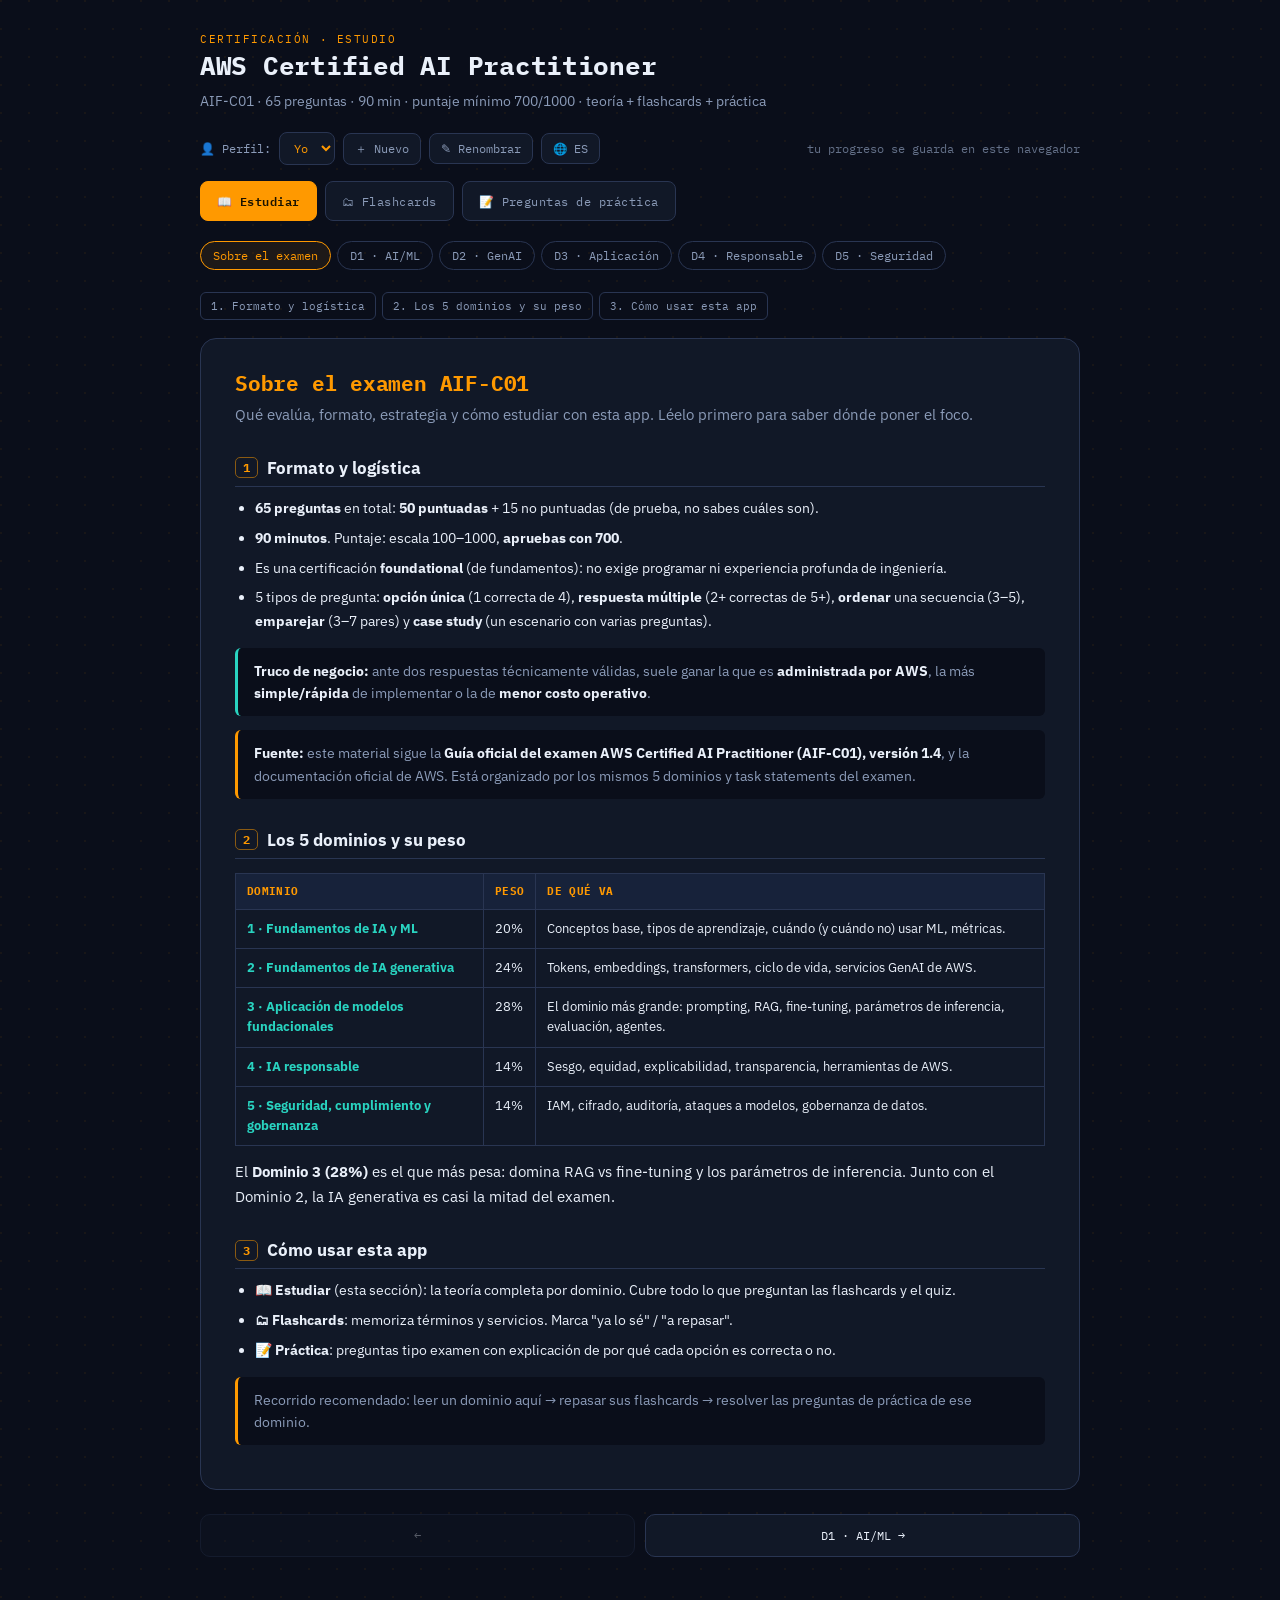
==== commit 72ab7507: "Add Bilingue info" ====
--- a/index.html
+++ b/index.html
@@ -185,6 +185,7 @@
 .opt.correct{border-color:var(--accent-2);background:rgba(41,211,192,.1);}
 .opt.wrong{border-color:var(--danger);background:rgba(255,107,107,.1);}
 .opt:disabled{cursor:default;}
+.opt.sel{border-color:var(--accent);background:rgba(255,153,0,.10);}
 .explain{
   display:none;margin-top:14px;padding:14px 16px;background:var(--bg);border-left:3px solid var(--accent);
   border-radius:6px;font-size:13.5px;line-height:1.6;color:var(--text-muted);
@@ -208,18 +209,19 @@
 
   <div class="top">
     <div>
-      <div class="eyebrow">Certificación &middot; Estudio</div>
+      <div class="eyebrow" id="eyebrowText">Certificación &middot; Estudio</div>
       <h1>AWS Certified AI Practitioner</h1>
     </div>
   </div>
-  <div class="sub">AIF-C01 &middot; 65 preguntas &middot; 90 min &middot; puntaje mínimo 700/1000 &middot; teoría + flashcards + práctica</div>
+  <div class="sub" id="subText">AIF-C01 &middot; 65 preguntas &middot; 90 min &middot; puntaje mínimo 700/1000 &middot; teoría + flashcards + práctica</div>
 
   <div class="profilebar">
-    <span class="plabel">👤 Perfil:</span>
+    <span class="plabel" id="plabelText">👤 Perfil:</span>
     <select id="profileSelect" onchange="switchProfile(this.value)"></select>
-    <button class="pbtn" onclick="newProfile()">＋ Nuevo</button>
-    <button class="pbtn" onclick="renameProfile()">✎ Renombrar</button>
-    <span class="psaved">tu progreso se guarda en este navegador</span>
+    <button class="pbtn" id="btnNewProfile" onclick="newProfile()">＋ Nuevo</button>
+    <button class="pbtn" id="btnRenameProfile" onclick="renameProfile()">✎ Renombrar</button>
+    <button class="pbtn" id="langToggle" onclick="toggleLang()">🌐 ES</button>
+    <span class="psaved" id="psavedText">tu progreso se guarda en este navegador</span>
   </div>
 
   <div class="modebar">
@@ -255,16 +257,16 @@
             <span class="domain-tag" id="tagFront">D1</span>
             <span class="idx" id="idxFront"></span>
           </div>
-          <div class="face-label">Término / Concepto</div>
+          <div class="face-label" id="lblFront">Término / Concepto</div>
           <div class="face-content"><div class="front-text" id="frontText"></div></div>
-          <div class="hint">toca la tarjeta para ver la respuesta</div>
+          <div class="hint" id="hintText">toca la tarjeta para ver la respuesta</div>
         </div>
         <div class="face back">
           <div class="tab">
             <span class="domain-tag" id="tagBack">D1</span>
             <span class="idx" id="idxBack"></span>
           </div>
-          <div class="face-label">Explicación</div>
+          <div class="face-label" id="lblBack">Explicación</div>
           <div class="face-content"><div class="back-text" id="backText"></div></div>
         </div>
       </div>
@@ -280,19 +282,24 @@
     </div>
 
     <div class="util-row">
-      <button class="util-btn" onclick="shuffleCards()">barajar</button>
-      <button class="util-btn" onclick="resetProgress()">reiniciar progreso</button>
+      <button class="util-btn" id="btnShuffleCards" onclick="shuffleCards()">barajar</button>
+      <button class="util-btn" id="btnResetCards" onclick="resetProgress()">reiniciar progreso</button>
     </div>
 
     <div class="stats">
-      <div>Total<b id="statTotal">65</b></div>
-      <div class="know">Ya lo sé<b id="statKnow">0</b></div>
-      <div class="review">A repasar<b id="statReview">0</b></div>
+      <div><span id="lblTotal">Total</span><b id="statTotal">65</b></div>
+      <div class="know"><span id="lblKnow">Ya lo sé</span><b id="statKnow">0</b></div>
+      <div class="review"><span id="lblReview">A repasar</span><b id="statReview">0</b></div>
     </div>
   </div>
 
   <!-- ================= QUIZ MODE ================= -->
   <div id="quizMode" class="qwrap">
+    <div class="domains" id="quizChips"></div>
+    <div class="util-row" style="margin:0 0 16px;">
+      <button class="util-btn" id="btnShuffleQuiz" onclick="shuffleQuiz()">barajar</button>
+      <button class="util-btn" id="btnResetQuiz" onclick="resetQuiz()">reiniciar respuestas</button>
+    </div>
     <div class="qcard">
       <div class="qmeta">
         <span class="domain-tag" id="qTag">D1</span>
@@ -300,12 +307,14 @@
       </div>
       <div class="qtext" id="qText"></div>
       <div id="qOptions"></div>
+      <button class="pbtn" id="qSubmit" style="display:none;margin-top:8px;" onclick="submitMulti()">Comprobar respuesta</button>
       <div class="explain" id="qExplain"></div>
     </div>
     <div class="qnav">
       <button class="nav-btn" onclick="prevQuestion()">←</button>
       <div class="stats" style="margin-top:0;">
-        <div>Correctas<b id="qScore" style="color:var(--accent-2)">0</b></div>
+        <div><span id="lblScore">Aciertos</span><b id="qScore" style="color:var(--accent-2)">0</b></div>
+        <div><span id="lblDone">Respondidas</span><b id="qDone">0</b></div>
       </div>
       <button class="nav-btn" onclick="nextQuestion()">→</button>
     </div>
@@ -316,12 +325,13 @@
 <script>
 /* ================= DOMAINS ================= */
 const DOMAINS = [
-  {id:'d1', label:'D1 · Fundamentos AI/ML', weight:20},
-  {id:'d2', label:'D2 · Fundamentos GenAI', weight:24},
-  {id:'d3', label:'D3 · Aplicación de Modelos', weight:28},
-  {id:'d4', label:'D4 · IA Responsable', weight:14},
-  {id:'d5', label:'D5 · Seguridad y Gobernanza', weight:14},
+  {id:'d1', label:'D1 · Fundamentos AI/ML', label_en:'D1 · Fundamentals of AI/ML', weight:20},
+  {id:'d2', label:'D2 · Fundamentos GenAI', label_en:'D2 · Fundamentals of Generative AI', weight:24},
+  {id:'d3', label:'D3 · Aplicación de Modelos', label_en:'D3 · Applications of FMs', weight:28},
+  {id:'d4', label:'D4 · IA Responsable', label_en:'D4 · Responsible AI', weight:14},
+  {id:'d5', label:'D5 · Seguridad y Gobernanza', label_en:'D5 · Security & Governance', weight:14},
 ];
+function dlabel(dom){ return appLang==='en' ? dom.label_en : dom.label; }
 
 /* ================= STUDY CONTENT (teoría de lectura) ================= */
 /* Cubre todo lo necesario para las flashcards y las preguntas de práctica. */
@@ -329,10 +339,13 @@
 {
   id:'exam',
   chip:'Sobre el examen',
+  chip_en:'About the exam',
   title:'Sobre el examen AIF-C01',
+  title_en:'About the AIF-C01 exam',
   lead:'Qué evalúa, formato, estrategia y cómo estudiar con esta app. Léelo primero para saber dónde poner el foco.',
+  lead_en:'What it tests, the format, strategy, and how to study with this app. Read this first to know where to focus.',
   sections:[
-    {h:'Formato y logística', html:`
+    {h:'Formato y logística', h_en:'Format and logistics', html:`
       <ul>
         <li><b>65 preguntas</b> en total: <b>50 puntuadas</b> + 15 no puntuadas (de prueba, no sabes cuáles son).</li>
         <li><b>90 minutos</b>. Puntaje: escala 100–1000, <b>apruebas con 700</b>.</li>
@@ -340,8 +353,17 @@
         <li>5 tipos de pregunta: <b>opción única</b> (1 correcta de 4), <b>respuesta múltiple</b> (2+ correctas de 5+), <b>ordenar</b> una secuencia (3–5), <b>emparejar</b> (3–7 pares) y <b>case study</b> (un escenario con varias preguntas).</li>
       </ul>
       <div class="note tip"><b>Truco de negocio:</b> ante dos respuestas técnicamente válidas, suele ganar la que es <b>administrada por AWS</b>, la más <b>simple/rápida</b> de implementar o la de <b>menor costo operativo</b>.</div>
-      <div class="note"><b>Fuente:</b> este material sigue la <b>Guía oficial del examen AWS Certified AI Practitioner (AIF-C01), versión 1.4</b>, y la documentación oficial de AWS. Está organizado por los mismos 5 dominios y task statements del examen.</div>`},
-    {h:'Los 5 dominios y su peso', html:`
+      <div class="note"><b>Fuente:</b> este material sigue la <b>Guía oficial del examen AWS Certified AI Practitioner (AIF-C01), versión 1.4</b>, y la documentación oficial de AWS. Está organizado por los mismos 5 dominios y task statements del examen.</div>`,
+     html_en:`
+      <ul>
+        <li><b>65 questions</b> total: <b>50 scored</b> + 15 unscored (pilot questions, you don't know which ones).</li>
+        <li><b>90 minutes</b>. Score: 100–1000 scale, <b>you pass with 700</b>.</li>
+        <li>It's a <b>foundational</b> certification: it doesn't require coding or deep engineering experience.</li>
+        <li>5 question types: <b>single choice</b> (1 correct out of 4), <b>multiple response</b> (2+ correct out of 5+), <b>ordering</b> a sequence (3–5), <b>matching</b> (3–7 pairs), and a <b>case study</b> (one scenario with several questions).</li>
+      </ul>
+      <div class="note tip"><b>Business rule of thumb:</b> when two answers are technically valid, the one <b>managed by AWS</b>, the <b>simplest/fastest</b> to implement, or the one with <b>lowest operational cost</b> usually wins.</div>
+      <div class="note"><b>Source:</b> this material follows the <b>official AWS Certified AI Practitioner (AIF-C01) Exam Guide, version 1.4</b>, and official AWS documentation. It's organized by the same 5 domains and task statements as the exam.</div>`},
+    {h:'Los 5 dominios y su peso', h_en:'The 5 domains and their weight', html:`
       <table class="tbl">
         <tr><th>Dominio</th><th>Peso</th><th>De qué va</th></tr>
         <tr><td><b>1 · Fundamentos de IA y ML</b></td><td>20%</td><td>Conceptos base, tipos de aprendizaje, cuándo (y cuándo no) usar ML, métricas.</td></tr>
@@ -350,23 +372,43 @@
         <tr><td><b>4 · IA responsable</b></td><td>14%</td><td>Sesgo, equidad, explicabilidad, transparencia, herramientas de AWS.</td></tr>
         <tr><td><b>5 · Seguridad, cumplimiento y gobernanza</b></td><td>14%</td><td>IAM, cifrado, auditoría, ataques a modelos, gobernanza de datos.</td></tr>
       </table>
-      <p>El <b>Dominio 3 (28%)</b> es el que más pesa: domina RAG vs fine-tuning y los parámetros de inferencia. Junto con el Dominio 2, la IA generativa es casi la mitad del examen.</p>`},
-    {h:'Cómo usar esta app', html:`
+      <p>El <b>Dominio 3 (28%)</b> es el que más pesa: domina RAG vs fine-tuning y los parámetros de inferencia. Junto con el Dominio 2, la IA generativa es casi la mitad del examen.</p>`,
+     html_en:`
+      <table class="tbl">
+        <tr><th>Domain</th><th>Weight</th><th>What it covers</th></tr>
+        <tr><td><b>1 · Fundamentals of AI and ML</b></td><td>20%</td><td>Base concepts, learning types, when (and when not) to use ML, metrics.</td></tr>
+        <tr><td><b>2 · Fundamentals of Generative AI</b></td><td>24%</td><td>Tokens, embeddings, transformers, lifecycle, AWS GenAI services.</td></tr>
+        <tr><td><b>3 · Applications of Foundation Models</b></td><td>28%</td><td>The biggest domain: prompting, RAG, fine-tuning, inference parameters, evaluation, agents.</td></tr>
+        <tr><td><b>4 · Responsible AI</b></td><td>14%</td><td>Bias, fairness, explainability, transparency, AWS tools.</td></tr>
+        <tr><td><b>5 · Security, Compliance, and Governance</b></td><td>14%</td><td>IAM, encryption, auditing, attacks on models, data governance.</td></tr>
+      </table>
+      <p><b>Domain 3 (28%)</b> carries the most weight: master RAG vs fine-tuning and the inference parameters. Together with Domain 2, generative AI is almost half of the exam.</p>`},
+    {h:'Cómo usar esta app', h_en:'How to use this app', html:`
       <ul>
         <li><b>📖 Estudiar</b> (esta sección): la teoría completa por dominio. Cubre todo lo que preguntan las flashcards y el quiz.</li>
         <li><b>🗂 Flashcards</b>: memoriza términos y servicios. Marca "ya lo sé" / "a repasar".</li>
         <li><b>📝 Práctica</b>: preguntas tipo examen con explicación de por qué cada opción es correcta o no.</li>
       </ul>
-      <div class="note">Recorrido recomendado: leer un dominio aquí → repasar sus flashcards → resolver las preguntas de práctica de ese dominio.</div>`},
+      <div class="note">Recorrido recomendado: leer un dominio aquí → repasar sus flashcards → resolver las preguntas de práctica de ese dominio.</div>`,
+     html_en:`
+      <ul>
+        <li><b>📖 Study</b> (this section): the full theory by domain. Covers everything asked in the flashcards and the quiz.</li>
+        <li><b>🗂 Flashcards</b>: memorize terms and services. Mark "I know it" / "review again".</li>
+        <li><b>📝 Practice</b>: exam-style questions with an explanation of why each option is correct or not.</li>
+      </ul>
+      <div class="note">Recommended path: read a domain here → review its flashcards → work through that domain's practice questions.</div>`},
   ]
 },
 {
   id:'d1',
   chip:'D1 · AI/ML',
+  chip_en:'D1 · AI/ML',
   title:'Dominio 1 · Fundamentos de IA y ML (20%)',
+  title_en:'Domain 1 · Fundamentals of AI and ML (20%)',
   lead:'La base conceptual: qué es un modelo, cómo aprende, tipos de aprendizaje, cuándo conviene ML, y cómo se mide si funciona.',
+  lead_en:'The conceptual foundation: what a model is, how it learns, types of learning, when ML makes sense, and how to measure if it works.',
   sections:[
-    {h:'Conceptos base', html:`
+    {h:'Conceptos base', h_en:'Base concepts', html:`
       <ul>
         <li><span class="term">Algoritmo</span>: conjunto de instrucciones/pasos para resolver un problema.</li>
         <li><span class="term">Modelo</span>: el resultado de <b>entrenar</b> un algoritmo con datos; es lo "aprendido" que luego se usa para predecir.</li>
@@ -379,16 +421,38 @@
         <li><span class="term">Etiquetados vs no etiquetados</span>: con/sin la "respuesta correcta" ya marcada (supervisado vs no supervisado).</li>
         <li><span class="term">Estructurados vs no estructurados</span>: tablas/columnas vs texto libre, imágenes, audio.</li>
         <li><span class="term">Tabulares</span> (filas/columnas), <span class="term">series de tiempo</span> (valores en el tiempo, para forecasting), <span class="term">imagen</span> y <span class="term">texto</span>.</li>
+      </ul>`,
+     html_en:`
+      <ul>
+        <li><span class="term">Algorithm</span>: a set of instructions/steps to solve a problem.</li>
+        <li><span class="term">Model</span>: the result of <b>training</b> an algorithm on data; it's the "learned" thing later used to predict.</li>
+        <li><span class="term">Inference</span>: when the already-trained model responds to <b>new data</b>.</li>
+        <li><span class="term">Endpoint</span> (in <span class="svc">SageMaker</span>): the point where the model is published so other applications can consume it.</li>
+        <li><span class="term">LLM</span> (Large Language Model): a large language model based on transformers.</li>
+      </ul>
+      <h4>Data types you should recognize</h4>
+      <ul>
+        <li><span class="term">Labeled vs unlabeled</span>: with/without the "correct answer" already marked (supervised vs unsupervised).</li>
+        <li><span class="term">Structured vs unstructured</span>: tables/columns vs free text, images, audio.</li>
+        <li><span class="term">Tabular</span> (rows/columns), <span class="term">time-series</span> (values over time, for forecasting), <span class="term">image</span>, and <span class="term">text</span>.</li>
       </ul>`},
-    {h:'La jerarquía: IA ⊃ ML ⊃ Deep Learning ⊃ GenAI ⊃ Agentic AI', html:`
+    {h:'La jerarquía: IA ⊃ ML ⊃ Deep Learning ⊃ GenAI ⊃ Agentic AI', h_en:'The hierarchy: AI ⊃ ML ⊃ Deep Learning ⊃ GenAI ⊃ Agentic AI', html:`
       <ul>
         <li><span class="term">IA</span>: sistemas que imitan capacidades humanas.</li>
         <li><span class="term">Machine Learning</span>: aprende patrones de los datos <b>sin programación explícita</b>.</li>
         <li><span class="term">Deep Learning</span>: redes neuronales multicapa; más datos y cómputo, patrones más complejos.</li>
         <li><span class="term">GenAI</span>: genera contenido nuevo (texto, imagen, audio).</li>
         <li><span class="term">Agentic AI</span>: GenAI que además <b>actúa de forma autónoma</b> (planifica, usa herramientas).</li>
+      </ul>`,
+     html_en:`
+      <ul>
+        <li><span class="term">AI</span>: systems that imitate human capabilities.</li>
+        <li><span class="term">Machine Learning</span>: learns patterns from data <b>without explicit programming</b>.</li>
+        <li><span class="term">Deep Learning</span>: multi-layer neural networks; more data and compute, more complex patterns.</li>
+        <li><span class="term">GenAI</span>: generates new content (text, image, audio).</li>
+        <li><span class="term">Agentic AI</span>: GenAI that also <b>acts autonomously</b> (plans, uses tools).</li>
       </ul>`},
-    {h:'Tipos de aprendizaje', html:`
+    {h:'Tipos de aprendizaje', h_en:'Types of learning', html:`
       <table class="tbl">
         <tr><th>Tipo</th><th>Datos</th><th>Ejemplos</th></tr>
         <tr><td><b>Supervisado</b></td><td>Etiquetados</td><td>Clasificación, regresión</td></tr>
@@ -401,26 +465,58 @@
         <li><span class="term">Regresión logística</span>: pese al nombre, se usa para <b>clasificación</b> (ej. spam / no spam); da una probabilidad 0–1.</li>
         <li><span class="term">K-means</span>: <b>clustering no supervisado</b>, agrupa datos sin etiquetas.</li>
         <li><span class="term">Árboles de decisión / Random Forest</span>: <b>interpretables</b>, explican cada decisión con reglas sí/no. Ideales cuando hay que <b>justificar</b> una predicción (crédito, auditoría). En cambio, las redes profundas son más precisas pero "caja negra".</li>
+      </ul>`,
+     html_en:`
+      <table class="tbl">
+        <tr><th>Type</th><th>Data</th><th>Examples</th></tr>
+        <tr><td><b>Supervised</b></td><td>Labeled</td><td>Classification, regression</td></tr>
+        <tr><td><b>Unsupervised</b></td><td>No labels</td><td>Clustering, anomaly detection</td></tr>
+        <tr><td><b>Reinforcement</b></td><td>Reward/penalty</td><td>Trial and error, robotics, RLHF</td></tr>
+      </table>
+      <h4>Algorithms you should recognize</h4>
+      <ul>
+        <li><span class="term">Linear regression</span>: fits a line → predicts <b>continuous values</b> (numeric).</li>
+        <li><span class="term">Logistic regression</span>: despite the name, it's used for <b>classification</b> (e.g. spam / not spam); gives a 0–1 probability.</li>
+        <li><span class="term">K-means</span>: <b>unsupervised clustering</b>, groups data with no labels.</li>
+        <li><span class="term">Decision trees / Random Forest</span>: <b>interpretable</b>, explain each decision with yes/no rules. Ideal when you need to <b>justify</b> a prediction (credit, audit). Deep networks, by contrast, are more accurate but a "black box".</li>
       </ul>`},
-    {h:'Transfer learning', html:`
-      <p><span class="term">Transfer learning</span>: tomar un modelo ya entrenado en una tarea y <b>adaptarlo a una tarea nueva relacionada</b> sin entrenar desde cero. Ahorra tiempo, datos y costo. Es la base de por qué se parte de modelos pre-entrenados en casi todos los proyectos empresariales.</p>`},
-    {h:'Overfitting vs Underfitting', html:`
+    {h:'Transfer learning', h_en:'Transfer learning', html:`
+      <p><span class="term">Transfer learning</span>: tomar un modelo ya entrenado en una tarea y <b>adaptarlo a una tarea nueva relacionada</b> sin entrenar desde cero. Ahorra tiempo, datos y costo. Es la base de por qué se parte de modelos pre-entrenados en casi todos los proyectos empresariales.</p>`,
+     html_en:`
+      <p><span class="term">Transfer learning</span>: taking a model already trained on one task and <b>adapting it to a new, related task</b> without training from scratch. It saves time, data, and cost. It's why almost every enterprise project starts from pre-trained models.</p>`},
+    {h:'Overfitting vs Underfitting', h_en:'Overfitting vs Underfitting', html:`
       <table class="tbl">
         <tr><th></th><th>Overfitting</th><th>Underfitting</th></tr>
         <tr><td>Síntoma</td><td>Excelente en entrenamiento, <b>malo con datos nuevos</b></td><td>Malo en todo</td></tr>
         <tr><td>Causa</td><td>Alta <b>varianza</b>: "memoriza"</td><td>Alto <b>sesgo</b>: demasiado simple</td></tr>
         <tr><td>Solución</td><td>Más datos, regularización, simplificar, data augmentation, early stopping</td><td>Más complejidad/features, entrenar más</td></tr>
       </table>
-      <div class="note"><span class="svc">SageMaker Debugger</span> monitorea el entrenamiento en tiempo real y avisa si hay overfitting/underfitting.</div>`},
-    {h:'Los 4 tipos de inferencia (SageMaker)', html:`
+      <div class="note"><span class="svc">SageMaker Debugger</span> monitorea el entrenamiento en tiempo real y avisa si hay overfitting/underfitting.</div>`,
+     html_en:`
+      <table class="tbl">
+        <tr><th></th><th>Overfitting</th><th>Underfitting</th></tr>
+        <tr><td>Symptom</td><td>Excellent on training, <b>bad on new data</b></td><td>Bad on everything</td></tr>
+        <tr><td>Cause</td><td>High <b>variance</b>: "memorizes"</td><td>High <b>bias</b>: too simple</td></tr>
+        <tr><td>Fix</td><td>More data, regularization, simplify, data augmentation, early stopping</td><td>More complexity/features, train longer</td></tr>
+      </table>
+      <div class="note"><span class="svc">SageMaker Debugger</span> monitors training in real time and warns about overfitting/underfitting.</div>`},
+    {h:'Los 4 tipos de inferencia (SageMaker)', h_en:'The 4 types of inference (SageMaker)', html:`
       <table class="tbl">
         <tr><th>Tipo</th><th>Cuándo usarlo</th></tr>
         <tr><td><b>Tiempo real</b></td><td>Baja latencia, tráfico <b>constante</b> (chatbots, Lex, Personalize).</td></tr>
         <tr><td><b>Batch (Transform)</b></td><td>Muchos registros a la vez, <b>sin</b> respuesta inmediata.</td></tr>
         <tr><td><b>Asíncrona</b></td><td>Inputs <b>grandes</b> (hasta 1 GB); encola y entrega al terminar.</td></tr>
         <tr><td><b>Serverless</b></td><td>Tráfico <b>intermitente/impredecible</b>; no pagas infra ociosa.</td></tr>
+      </table>`,
+     html_en:`
+      <table class="tbl">
+        <tr><th>Type</th><th>When to use it</th></tr>
+        <tr><td><b>Real-time</b></td><td>Low latency, <b>steady</b> traffic (chatbots, Lex, Personalize).</td></tr>
+        <tr><td><b>Batch (Transform)</b></td><td>Many records at once, <b>no</b> immediate response needed.</td></tr>
+        <tr><td><b>Asynchronous</b></td><td><b>Large</b> inputs (up to 1 GB); queues and delivers when done.</td></tr>
+        <tr><td><b>Serverless</b></td><td><b>Intermittent/unpredictable</b> traffic; you don't pay for idle infra.</td></tr>
       </table>`},
-    {h:'Servicios de IA administrados de AWS (muy preguntados)', html:`
+    {h:'Servicios de IA administrados de AWS (muy preguntados)', h_en:'AWS managed AI services (heavily tested)', html:`
       <p>Servicios "listos para usar" — no entrenas nada, solo llamas la API. Reconócelos por su <b>tarea</b>:</p>
       <table class="tbl">
         <tr><th>Servicio</th><th>Para qué</th></tr>
@@ -443,8 +539,32 @@
         <li><span class="svc">Feature Store</span>: almacén centralizado de features.</li>
         <li><span class="svc">Model Monitor</span>: vigila el modelo en producción (drift).</li>
       </ul>
-      <div class="note warn"><b>¿Cuándo NO usar ML?</b> Cuando necesitas exactitud <b>determinística</b>, cuando ya existe una fórmula simple, o cuando la decisión pone en riesgo directo la vida de alguien sin supervisión humana.</div>`},
-    {h:'Métricas: cómo saber si el modelo funciona', html:`
+      <div class="note warn"><b>¿Cuándo NO usar ML?</b> Cuando necesitas exactitud <b>determinística</b>, cuando ya existe una fórmula simple, o cuando la decisión pone en riesgo directo la vida de alguien sin supervisión humana.</div>`,
+     html_en:`
+      <p>"Ready to use" services — you don't train anything, you just call the API. Recognize them by their <b>task</b>:</p>
+      <table class="tbl">
+        <tr><th>Service</th><th>What for</th></tr>
+        <tr><td><span class="svc">Textract</span></td><td>Extracts <b>text</b> from scanned documents (OCR — what it says).</td></tr>
+        <tr><td><span class="svc">Comprehend</span></td><td>Understands the <b>meaning</b> of text (sentiment, entities, language, PII).</td></tr>
+        <tr><td><span class="svc">Transcribe</span></td><td>Speech → text (speech-to-text).</td></tr>
+        <tr><td><span class="svc">Polly</span></td><td>Text → speech (text-to-speech).</td></tr>
+        <tr><td><span class="svc">Translate</span></td><td>Translation between languages.</td></tr>
+        <tr><td><span class="svc">Lex</span></td><td>Conversational chatbots (the technology behind Alexa).</td></tr>
+        <tr><td><span class="svc">Rekognition</span></td><td>Image and video analysis (objects, faces, moderation).</td></tr>
+        <tr><td><span class="svc">Kendra</span></td><td><b>Intelligent search</b> across enterprise documents.</td></tr>
+        <tr><td><span class="svc">Personalize</span></td><td>Personalized recommendations (Amazon.com-style).</td></tr>
+        <tr><td><span class="svc">Fraud Detector</span></td><td>Online fraud detection.</td></tr>
+      </table>
+      <p>Typical combos: <span class="svc">Transcribe</span> → <span class="svc">Comprehend</span> (analyze calls), or <span class="svc">Textract</span> → <span class="svc">Comprehend</span> (process documents).</p>
+      <h4>SageMaker ecosystem</h4>
+      <ul>
+        <li><span class="svc">SageMaker</span>: platform to <b>build, train, and deploy</b> your own models.</li>
+        <li><span class="svc">Data Wrangler</span>: data preparation/cleaning.</li>
+        <li><span class="svc">Feature Store</span>: centralized feature store.</li>
+        <li><span class="svc">Model Monitor</span>: watches the model in production (drift).</li>
+      </ul>
+      <div class="note warn"><b>When NOT to use ML?</b> When you need <b>deterministic</b> accuracy, when a simple formula already exists, or when the decision directly risks someone's life without human oversight.</div>`},
+    {h:'Métricas: cómo saber si el modelo funciona', h_en:'Metrics: how to know if the model works', html:`
       <h4>Métricas del modelo (técnicas)</h4>
       <ul>
         <li><span class="term">Accuracy</span>: % total de predicciones correctas.</li>
@@ -454,55 +574,108 @@
         <li><span class="term">AUC</span> (Area Under the ROC Curve): mide qué tan bien el modelo separa clases; 1.0 = perfecto, 0.5 = azar.</li>
       </ul>
       <h4>Métricas de negocio</h4>
-      <p>Costo por usuario, ROI, feedback del cliente, tasa de conversión. Son las que <b>justifican</b> el proyecto ante el negocio. El examen distingue mucho entre "métrica técnica" y "métrica de negocio".</p>`},
-    {h:'MLOps y puesta en producción', html:`
+      <p>Costo por usuario, ROI, feedback del cliente, tasa de conversión. Son las que <b>justifican</b> el proyecto ante el negocio. El examen distingue mucho entre "métrica técnica" y "métrica de negocio".</p>`,
+     html_en:`
+      <h4>Model metrics (technical)</h4>
+      <ul>
+        <li><span class="term">Accuracy</span>: total % of correct predictions.</li>
+        <li><span class="term">Precision</span>: of what the model called "positive", how much really was → avoids <b>false positives</b>.</li>
+        <li><span class="term">Recall</span>: of all real positives, how many it caught → avoids <b>false negatives</b>.</li>
+        <li><span class="term">F1 Score</span>: harmonic mean of precision and recall; useful when there's <b>class imbalance</b>.</li>
+        <li><span class="term">AUC</span> (Area Under the ROC Curve): measures how well the model separates classes; 1.0 = perfect, 0.5 = random chance.</li>
+      </ul>
+      <h4>Business metrics</h4>
+      <p>Cost per user, ROI, customer feedback, conversion rate. These are what <b>justify</b> the project to the business. The exam draws a sharp line between "technical metric" and "business metric".</p>`},
+    {h:'MLOps y puesta en producción', h_en:'MLOps and going to production', html:`
       <ul>
         <li><span class="term">Managed API</span> (ej. <span class="svc">Bedrock</span>): AWS gestiona la infraestructura.</li>
         <li><span class="term">Self-hosted</span> (ej. en <span class="svc">SageMaker</span>/EC2): más control, más responsabilidad operativa.</li>
         <li><span class="term">MLOps</span>: experimentación estructurada, procesos repetibles, sistemas escalables, monitoreo continuo y re-entrenamiento periódico.</li>
+      </ul>`,
+     html_en:`
+      <ul>
+        <li><span class="term">Managed API</span> (e.g. <span class="svc">Bedrock</span>): AWS manages the infrastructure.</li>
+        <li><span class="term">Self-hosted</span> (e.g. on <span class="svc">SageMaker</span>/EC2): more control, more operational responsibility.</li>
+        <li><span class="term">MLOps</span>: structured experimentation, repeatable processes, scalable systems, continuous monitoring, and periodic re-training.</li>
       </ul>`},
   ]
 },
 {
   id:'d2',
   chip:'D2 · GenAI',
+  chip_en:'D2 · GenAI',
   title:'Dominio 2 · Fundamentos de IA generativa (24%)',
+  title_en:'Domain 2 · Fundamentals of Generative AI (24%)',
   lead:'Cómo funciona la GenAI por dentro (tokens, embeddings, transformers), su ciclo de vida, sus riesgos y los servicios GenAI de AWS.',
+  lead_en:'How GenAI works under the hood (tokens, embeddings, transformers), its lifecycle, its risks, and AWS\'s GenAI services.',
   sections:[
-    {h:'Vocabulario esencial', html:`
+    {h:'Vocabulario esencial', h_en:'Essential vocabulary', html:`
       <ul>
         <li><span class="term">Token</span>: pedazo de texto; una palabra completa o solo parte de ella. <b>Se cobra por token</b>.</li>
         <li><span class="term">Chunking</span>: dividir un texto largo en fragmentos más pequeños.</li>
         <li><span class="term">Embeddings / vectores</span>: lista de números que representa el <b>significado</b> de un dato. Permiten comparar significados en vez de palabras exactas → <b>búsqueda semántica</b>.</li>
         <li><span class="term">Transformer</span>: la arquitectura que permite al modelo usar el <b>contexto</b> para saber qué información es relevante.</li>
         <li><span class="term">Latent space</span>: el espacio matemático donde el modelo "guarda" lo aprendido.</li>
+      </ul>`,
+     html_en:`
+      <ul>
+        <li><span class="term">Token</span>: a piece of text; a whole word or just part of one. <b>You're billed per token</b>.</li>
+        <li><span class="term">Chunking</span>: splitting a long text into smaller pieces.</li>
+        <li><span class="term">Embeddings / vectors</span>: a list of numbers representing the <b>meaning</b> of a piece of data. They let you compare meanings instead of exact words → <b>semantic search</b>.</li>
+        <li><span class="term">Transformer</span>: the architecture that lets the model use <b>context</b> to know what information is relevant.</li>
+        <li><span class="term">Latent space</span>: the mathematical space where the model "stores" what it has learned.</li>
       </ul>`},
-    {h:'Tipos de modelos', html:`
+    {h:'Tipos de modelos', h_en:'Types of models', html:`
       <ul>
         <li><span class="term">Foundation Model (modelo fundacional)</span>: modelo base entrenado a gran escala, adaptable a muchas tareas.</li>
         <li><span class="term">Multimodal</span>: entiende más de un tipo de dato a la vez (texto + imagen).</li>
         <li><span class="term">Modelos de difusión</span>: generan imágenes partiendo de ruido aleatorio que "limpian" (Stable Diffusion, Titan Image Generator).</li>
         <li><span class="term">GANs</span>: dos redes (generador vs discriminador) compiten para producir datos realistas.</li>
+      </ul>`,
+     html_en:`
+      <ul>
+        <li><span class="term">Foundation Model</span>: a base model trained at massive scale, adaptable to many tasks.</li>
+        <li><span class="term">Multimodal</span>: understands more than one data type at once (text + image).</li>
+        <li><span class="term">Diffusion models</span>: generate images starting from random noise that they "clean up" (Stable Diffusion, Titan Image Generator).</li>
+        <li><span class="term">GANs</span>: two networks (generator vs discriminator) compete to produce realistic data.</li>
       </ul>`},
-    {h:'Ciclo de vida de un modelo GenAI', html:`
-      <p>Selección de datos → selección del modelo → <b>pre-training</b> → <b>fine-tuning</b> → <b>evaluación</b> → <b>despliegue</b> → <b>feedback</b>. El feedback retroalimenta el ciclo: por eso es <b>iterativo</b>.</p>`},
-    {h:'Riesgos y límites (¡muy preguntado!)', html:`
+    {h:'Ciclo de vida de un modelo GenAI', h_en:'Lifecycle of a GenAI model', html:`
+      <p>Selección de datos → selección del modelo → <b>pre-training</b> → <b>fine-tuning</b> → <b>evaluación</b> → <b>despliegue</b> → <b>feedback</b>. El feedback retroalimenta el ciclo: por eso es <b>iterativo</b>.</p>`,
+     html_en:`
+      <p>Data selection → model selection → <b>pre-training</b> → <b>fine-tuning</b> → <b>evaluation</b> → <b>deployment</b> → <b>feedback</b>. Feedback loops back into the cycle: that's why it's <b>iterative</b>.</p>`},
+    {h:'Riesgos y límites (¡muy preguntado!)', h_en:'Risks and limitations (heavily tested!)', html:`
       <ul>
         <li><span class="term">Alucinaciones</span>: información que suena plausible pero es <b>incorrecta</b>.</li>
         <li><span class="term">No determinismo</span>: puede dar respuestas <b>distintas</b> al mismo input.</li>
         <li>Inexactitud heredada de los datos de entrenamiento.</li>
         <li>Interpretabilidad limitada ("caja negra").</li>
       </ul>
-      <div class="note warn">Si una pregunta describe "el modelo inventó datos" o "respuestas inconsistentes", la causa es alucinación / no determinismo — no un fallo de configuración.</div>`},
-    {h:'Servicios GenAI de AWS', html:`
+      <div class="note warn">Si una pregunta describe "el modelo inventó datos" o "respuestas inconsistentes", la causa es alucinación / no determinismo — no un fallo de configuración.</div>`,
+     html_en:`
+      <ul>
+        <li><span class="term">Hallucinations</span>: information that sounds plausible but is <b>incorrect</b>.</li>
+        <li><span class="term">Nondeterminism</span>: can give <b>different</b> answers to the same input.</li>
+        <li>Inaccuracy inherited from the training data.</li>
+        <li>Limited interpretability ("black box").</li>
+      </ul>
+      <div class="note warn">If a question describes "the model made up data" or "inconsistent answers", the cause is hallucination / nondeterminism — not a configuration failure.</div>`},
+    {h:'Servicios GenAI de AWS', h_en:'AWS GenAI services', html:`
       <table class="tbl">
         <tr><th>Servicio</th><th>Para qué</th></tr>
         <tr><td><span class="svc">Amazon Bedrock</span></td><td><b>El servicio principal.</b> Acceso a modelos de varios proveedores (Claude, Llama, Stability) por API unificada, sin gestionar servidores, pago por token.</td></tr>
         <tr><td><span class="svc">Amazon Q</span></td><td>Asistente experto: <b>Q Business</b> (responde sobre documentos de la empresa) y <b>Q Developer</b> (código y tareas AWS).</td></tr>
         <tr><td><span class="svc">SageMaker JumpStart</span></td><td>Catálogo de modelos pre-entrenados para perfiles <b>técnicos</b> que quieren control del entrenamiento/despliegue.</td></tr>
         <tr><td><span class="svc">PartyRock</span></td><td>"Patio de juegos" sobre Bedrock para crear apps de IA <b>sin código</b> — prototipos rápidos, usuarios no técnicos.</td></tr>
+      </table>`,
+     html_en:`
+      <table class="tbl">
+        <tr><th>Service</th><th>What for</th></tr>
+        <tr><td><span class="svc">Amazon Bedrock</span></td><td><b>The main service.</b> Access to models from multiple providers (Claude, Llama, Stability) via a unified API, no server management, pay per token.</td></tr>
+        <tr><td><span class="svc">Amazon Q</span></td><td>Expert assistant: <b>Q Business</b> (answers about company documents) and <b>Q Developer</b> (code and AWS tasks).</td></tr>
+        <tr><td><span class="svc">SageMaker JumpStart</span></td><td>Catalog of pre-trained models for <b>technical</b> users who want control over training/deployment.</td></tr>
+        <tr><td><span class="svc">PartyRock</span></td><td>A Bedrock "playground" for building AI apps with <b>no code</b> — fast prototypes, non-technical users.</td></tr>
       </table>`},
-    {h:'Cómo elegir el modelo correcto', html:`
+    {h:'Cómo elegir el modelo correcto', h_en:'How to choose the right model', html:`
       <ul>
         <li>Tipo de modelo (texto / imagen / multimodal).</li>
         <li>Rendimiento y latencia.</li>
@@ -510,30 +683,56 @@
         <li>Cumplimiento normativo.</li>
         <li><b>Costo</b> (se cobra por token).</li>
       </ul>
-      <div class="note tip">Un buen <b>prompt</b> lleva: <b>rol + contexto + tarea específica + formato de salida</b>.</div>`},
-    {h:'Novedades agénticas (2026)', html:`
+      <div class="note tip">Un buen <b>prompt</b> lleva: <b>rol + contexto + tarea específica + formato de salida</b>.</div>`,
+     html_en:`
+      <ul>
+        <li>Model type (text / image / multimodal).</li>
+        <li>Performance and latency.</li>
+        <li>Data constraints (sensitive information).</li>
+        <li>Regulatory compliance.</li>
+        <li><b>Cost</b> (billed per token).</li>
+      </ul>
+      <div class="note tip">A good <b>prompt</b> includes: <b>role + context + specific task + output format</b>.</div>`},
+    {h:'Novedades agénticas (2026)', h_en:'Agentic AI news (2026)', html:`
       <ul>
         <li><span class="term">Context Engineering</span>: gestionar TODO el contexto que recibe el modelo (historial, documentos, herramientas, memoria), no solo el prompt individual.</li>
         <li><span class="svc">Bedrock AgentCore</span>: plataforma para <b>operar agentes en producción</b> (runtime serverless, memoria, identidad, gateway de herramientas, observabilidad). Funciona con cualquier framework y modelo.</li>
         <li><span class="svc">Strands Agents</span>: framework open source de AWS para construir agentes con pocas líneas; se integra con AgentCore.</li>
         <li><span class="svc">Amazon Quick</span>: evolución agéntica de Q Business — no solo responde, <b>ejecuta acciones</b> de varios pasos.</li>
         <li><span class="svc">Kiro</span>: IDE agéntico de AWS con "spec-driven development" (requisitos → especificación → código, pruebas y docs).</li>
+      </ul>`,
+     html_en:`
+      <ul>
+        <li><span class="term">Context Engineering</span>: managing ALL the context the model receives (history, documents, tools, memory), not just the individual prompt.</li>
+        <li><span class="svc">Bedrock AgentCore</span>: a platform to <b>run agents in production</b> (serverless runtime, memory, identity, tool gateway, observability). Works with any framework and any model.</li>
+        <li><span class="svc">Strands Agents</span>: AWS's open source framework for building agents in a few lines; integrates natively with AgentCore.</li>
+        <li><span class="svc">Amazon Quick</span>: the agentic evolution of Q Business — it doesn't just answer, it <b>executes multi-step actions</b>.</li>
+        <li><span class="svc">Kiro</span>: AWS's agentic IDE with "spec-driven development" (requirements → spec → code, tests, and docs).</li>
       </ul>`},
   ]
 },
 {
   id:'d3',
   chip:'D3 · Aplicación',
+  chip_en:'D3 · Applications',
   title:'Dominio 3 · Aplicación de modelos fundacionales (28%)',
+  title_en:'Domain 3 · Applications of Foundation Models (28%)',
   lead:'El dominio más pesado. Aquí viven los parámetros de inferencia, RAG vs fine-tuning, prompting, agentes y evaluación. Domínalo bien.',
+  lead_en:'The heaviest domain. This is where inference parameters, RAG vs fine-tuning, prompting, agents, and evaluation live. Master it well.',
   sections:[
-    {h:'El "trilema" al elegir un modelo', html:`
+    {h:'El "trilema" al elegir un modelo', h_en:'The "trilemma" of choosing a model', html:`
       <p>Siempre se balancean tres cosas: <b>Costo</b> vs <b>Latencia</b> vs <b>Calidad</b> (incluye soporte multilenguaje). No existe el modelo perfecto en las tres.</p>
       <ul>
         <li><span class="term">Ventana de contexto</span>: máximo de tokens (input + output) que el modelo "ve" en una interacción.</li>
         <li><span class="term">Prompt caching</span>: guarda el procesamiento de partes repetidas del prompt → reduce latencia y costo en llamadas repetidas.</li>
+      </ul>`,
+     html_en:`
+      <p>You're always balancing three things: <b>Cost</b> vs <b>Latency</b> vs <b>Quality</b> (includes multilingual support). No model is perfect at all three.</p>
+      <ul>
+        <li><span class="term">Context window</span>: the max tokens (input + output) the model "sees" in one interaction.</li>
+        <li><span class="term">Prompt caching</span>: saves the processing of repeated prompt parts → reduces latency and cost on repeated calls.</li>
       </ul>`},
-    {h:'Parámetros de inferencia (memorízalos)', html:`
+    {h:'Parámetros de inferencia (memorízalos)', h_en:'Inference parameters (memorize these)', html:`
       <table class="tbl">
         <tr><th>Parámetro</th><th>Qué hace</th></tr>
         <tr><td><span class="term">Temperature</span></td><td>Aleatoriedad. <b>Baja (≈0)</b> → respuestas consistentes/deterministas. <b>0.7–1</b> → más creatividad.</td></tr>
@@ -542,8 +741,18 @@
         <tr><td><span class="term">Max tokens</span></td><td>Limita la longitud de la respuesta.</td></tr>
         <tr><td><span class="term">Stop sequences</span></td><td>Secuencias que, al aparecer, detienen la generación.</td></tr>
       </table>
-      <div class="note warn"><b>Clave de examen:</b> temperature, top-k y top-p <b>NO afectan el costo ni la latencia</b>, solo la aleatoriedad. El precio depende de la <b>cantidad de tokens</b>. Para reportes financieros/consistencia → temperature baja.</div>`},
-    {h:'RAG vs Fine-tuning (la comparación estrella)', html:`
+      <div class="note warn"><b>Clave de examen:</b> temperature, top-k y top-p <b>NO afectan el costo ni la latencia</b>, solo la aleatoriedad. El precio depende de la <b>cantidad de tokens</b>. Para reportes financieros/consistencia → temperature baja.</div>`,
+     html_en:`
+      <table class="tbl">
+        <tr><th>Parameter</th><th>What it does</th></tr>
+        <tr><td><span class="term">Temperature</span></td><td>Randomness. <b>Low (≈0)</b> → consistent/deterministic answers. <b>0.7–1</b> → more creativity.</td></tr>
+        <tr><td><span class="term">Top-K</span></td><td>Restricts to the K most likely tokens (a <b>fixed</b> number).</td></tr>
+        <tr><td><span class="term">Top-P</span> (nucleus)</td><td>Picks the smallest set whose cumulative probability ≥ P (a <b>variable</b> number).</td></tr>
+        <tr><td><span class="term">Max tokens</span></td><td>Limits the length of the response.</td></tr>
+        <tr><td><span class="term">Stop sequences</span></td><td>Sequences that, when they appear, stop generation.</td></tr>
+      </table>
+      <div class="note warn"><b>Exam key point:</b> temperature, top-k, and top-p <b>do NOT affect cost or latency</b>, only randomness. Price depends on the <b>number of tokens</b>. For financial reports/consistency → low temperature.</div>`},
+    {h:'RAG vs Fine-tuning (la comparación estrella)', h_en:'RAG vs Fine-tuning (the star comparison)', html:`
       <table class="tbl">
         <tr><th></th><th>RAG</th><th>Fine-tuning</th></tr>
         <tr><td>Qué hace</td><td>Recupera info externa <b>al momento</b> de responder</td><td>Reentrena los <b>pesos</b> del modelo</td></tr>
@@ -551,16 +760,33 @@
         <tr><td>Costo</td><td>Bajo, sin reentrenar</td><td>Moderado/alto</td></tr>
         <tr><td>En AWS</td><td><span class="svc">Bedrock Knowledge Bases</span> orquesta el flujo</td><td>Fine-tuning en Bedrock/SageMaker</td></tr>
       </table>
-      <div class="note tip">Regla rápida: <b>"datos que cambian" → RAG</b> · <b>"tono/formato/especialización" → fine-tuning</b>.</div>`},
-    {h:'Bases de datos vectoriales en AWS', html:`
+      <div class="note tip">Regla rápida: <b>"datos que cambian" → RAG</b> · <b>"tono/formato/especialización" → fine-tuning</b>.</div>`,
+     html_en:`
+      <table class="tbl">
+        <tr><th></th><th>RAG</th><th>Fine-tuning</th></tr>
+        <tr><td>What it does</td><td>Retrieves external info <b>at response time</b></td><td>Retrains the model's <b>weights</b></td></tr>
+        <tr><td>Best for</td><td>Data that <b>changes</b> often, private/updatable documents</td><td>Changing specialized <b>tone/style/domain</b></td></tr>
+        <tr><td>Cost</td><td>Low, no retraining</td><td>Moderate/high</td></tr>
+        <tr><td>On AWS</td><td><span class="svc">Bedrock Knowledge Bases</span> orchestrates the flow</td><td>Fine-tuning on Bedrock/SageMaker</td></tr>
+      </table>
+      <div class="note tip">Quick rule: <b>"data that changes" → RAG</b> · <b>"tone/format/specialization" → fine-tuning</b>.</div>`},
+    {h:'Bases de datos vectoriales en AWS', h_en:'Vector databases on AWS', html:`
       <table class="tbl">
         <tr><th>Servicio</th><th>Cuándo</th></tr>
         <tr><td><span class="svc">OpenSearch Service</span></td><td>Búsqueda vectorial a gran escala / alta concurrencia.</td></tr>
         <tr><td><span class="svc">Aurora / RDS PostgreSQL + pgvector</span></td><td>Ya usas SQL y quieres simplicidad, sin migrar de motor.</td></tr>
         <tr><td><span class="svc">Neptune</span></td><td>Modelar <b>relaciones</b> entre documentos (grafos).</td></tr>
         <tr><td><span class="svc">DocumentDB</span></td><td>Datos JSON, compatible con MongoDB.</td></tr>
+      </table>`,
+     html_en:`
+      <table class="tbl">
+        <tr><th>Service</th><th>When</th></tr>
+        <tr><td><span class="svc">OpenSearch Service</span></td><td>Vector search at large scale / high concurrency.</td></tr>
+        <tr><td><span class="svc">Aurora / RDS PostgreSQL + pgvector</span></td><td>You already use SQL and want simplicity, without migrating engines.</td></tr>
+        <tr><td><span class="svc">Neptune</span></td><td>Model <b>relationships</b> between documents (graphs).</td></tr>
+        <tr><td><span class="svc">DocumentDB</span></td><td>JSON data, MongoDB-compatible.</td></tr>
       </table>`},
-    {h:'Niveles de personalización (de barato a caro)', html:`
+    {h:'Niveles de personalización (de barato a caro)', h_en:'Levels of customization (from cheap to expensive)', html:`
       <ul>
         <li><span class="term">Prompt engineering</span>: el más económico y rápido. No toca los pesos.</li>
         <li><span class="term">In-Context Learning</span>: das ejemplos dentro del prompt. Sin tocar pesos, bajo costo.</li>
@@ -573,8 +799,22 @@
         <li><span class="term">RLHF</span>: humanos califican respuestas y esa señal ajusta el modelo hacia las <b>preferencias humanas</b> (tono, utilidad).</li>
         <li><span class="term">Instruction tuning</span>: entrena con pares instrucción→respuesta para que siga mejor las instrucciones.</li>
         <li><span class="term">Distillation</span>: entrena un modelo pequeño ("estudiante") para imitar a uno grande ("maestro") con menor costo/latencia.</li>
+      </ul>`,
+     html_en:`
+      <ul>
+        <li><span class="term">Prompt engineering</span>: the cheapest and fastest. Doesn't touch the weights.</li>
+        <li><span class="term">In-Context Learning</span>: you give examples inside the prompt. No weight changes, low cost.</li>
+        <li><span class="term">Fine-tuning</span>: adjusts weights with specific data. Moderate cost.</li>
+        <li><span class="term">Continuous pre-training</span>: keeps training an existing model on new data.</li>
+        <li><span class="term">Pre-training from scratch</span>: absolute control, extreme cost.</li>
+      </ul>
+      <h4>Fine-tuning techniques you should know</h4>
+      <ul>
+        <li><span class="term">RLHF</span>: humans rate responses and that signal adjusts the model toward <b>human preferences</b> (tone, helpfulness).</li>
+        <li><span class="term">Instruction tuning</span>: trains on instruction→response pairs so the model follows instructions better.</li>
+        <li><span class="term">Distillation</span>: trains a small model (the "student") to mimic a large one (the "teacher") at lower cost/latency.</li>
       </ul>`},
-    {h:'Tipos de prompting', html:`
+    {h:'Tipos de prompting', h_en:'Types of prompting', html:`
       <ul>
         <li><span class="term">Zero-shot</span>: sin ejemplos.</li>
         <li><span class="term">Single-shot</span>: un ejemplo.</li>
@@ -584,21 +824,45 @@
         <li><span class="term">Negative prompt</span>: indica qué NO debe incluir.</li>
         <li><span class="term">Prompt routing</span>: dirige la solicitud al modelo/flujo más adecuado.</li>
       </ul>
-      <div class="note"><span class="svc">Bedrock Prompt Management</span> permite versionar y gestionar prompts de forma centralizada (crear versiones, probarlas, desplegarlas).</div>`},
-    {h:'Riesgos de los prompts', html:`
+      <div class="note"><span class="svc">Bedrock Prompt Management</span> permite versionar y gestionar prompts de forma centralizada (crear versiones, probarlas, desplegarlas).</div>`,
+     html_en:`
+      <ul>
+        <li><span class="term">Zero-shot</span>: no examples.</li>
+        <li><span class="term">Single-shot</span>: one example.</li>
+        <li><span class="term">Few-shot</span>: 2–5 examples.</li>
+        <li><span class="term">Chain-of-thought</span>: asks for step-by-step reasoning.</li>
+        <li><span class="term">Prompt templates</span>: reusable structures.</li>
+        <li><span class="term">Negative prompt</span>: states what should NOT be included.</li>
+        <li><span class="term">Prompt routing</span>: routes the request to the most suitable model/flow.</li>
+      </ul>
+      <div class="note"><span class="svc">Bedrock Prompt Management</span> lets you version and manage prompts centrally (create versions, test them, deploy them).</div>`},
+    {h:'Riesgos de los prompts', h_en:'Prompt risks', html:`
       <ul>
         <li><span class="term">Prompt injection / hijacking</span>: instrucciones maliciosas metidas en el input del usuario para cambiar el comportamiento. Se mitiga con <span class="svc">Bedrock Guardrails</span>.</li>
         <li><span class="term">Prompt exposure</span>: se filtran instrucciones confidenciales del sistema.</li>
         <li><span class="term">Jailbreaking</span>: evadir las restricciones de seguridad del modelo.</li>
         <li><span class="term">Poisoning</span>: ataque a los datos de entrenamiento.</li>
+      </ul>`,
+     html_en:`
+      <ul>
+        <li><span class="term">Prompt injection / hijacking</span>: malicious instructions embedded in user input to change behavior. Mitigated with <span class="svc">Bedrock Guardrails</span>.</li>
+        <li><span class="term">Prompt exposure</span>: confidential system instructions leak out.</li>
+        <li><span class="term">Jailbreaking</span>: evading the model's safety restrictions.</li>
+        <li><span class="term">Poisoning</span>: an attack on the training data.</li>
       </ul>`},
-    {h:'Agentes y MCP', html:`
+    {h:'Agentes y MCP', h_en:'Agents and MCP', html:`
       <ul>
         <li><span class="term">Agente</span>: completa tareas multi-paso usando herramientas externas, decidiendo qué usar y en qué orden.</li>
         <li><span class="svc">Agents for Bedrock</span>: implementación de AWS.</li>
         <li><span class="term">MCP</span>: estándar abierto para conectar agentes con herramientas externas; reduce el esfuerzo de integración.</li>
+      </ul>`,
+     html_en:`
+      <ul>
+        <li><span class="term">Agent</span>: completes multi-step tasks using external tools, deciding what to use and in what order.</li>
+        <li><span class="svc">Agents for Bedrock</span>: AWS's implementation.</li>
+        <li><span class="term">MCP</span>: an open standard for connecting agents to external tools; reduces integration effort.</li>
       </ul>`},
-    {h:'Evaluación de modelos y aplicaciones', html:`
+    {h:'Evaluación de modelos y aplicaciones', h_en:'Evaluating models and applications', html:`
       <ul>
         <li><span class="svc">Bedrock Model Evaluation</span>: evaluaciones automáticas y con revisores humanos desde la consola, sin infraestructura propia.</li>
         <li><span class="term">ROUGE</span> → resúmenes (superposición con referencia; ROUGE-L: subsecuencia común más larga).</li>
@@ -607,16 +871,29 @@
         <li><span class="term">LLM-as-a-judge</span>: usar OTRO modelo para calificar respuestas con más matiz que ROUGE/BLEU, y a mayor escala que humanos.</li>
         <li><span class="term">Benchmark datasets</span>: datasets estándar (MMLU, HumanEval) para medir de forma objetiva.</li>
       </ul>
-      <div class="note tip">No basta con evaluar el modelo aislado: en RAG o agentes hay que evaluar el <b>sistema completo</b> (¿recupera los documentos correctos? ¿ejecuta los pasos correctos?). Métricas de negocio: task completion rate, user satisfaction, cost per interaction.</div>`},
+      <div class="note tip">No basta con evaluar el modelo aislado: en RAG o agentes hay que evaluar el <b>sistema completo</b> (¿recupera los documentos correctos? ¿ejecuta los pasos correctos?). Métricas de negocio: task completion rate, user satisfaction, cost per interaction.</div>`,
+     html_en:`
+      <ul>
+        <li><span class="svc">Bedrock Model Evaluation</span>: automatic and human-reviewer evaluations from the console, no infrastructure to build.</li>
+        <li><span class="term">ROUGE</span> → summarization (overlap with a reference; ROUGE-L: longest common subsequence).</li>
+        <li><span class="term">BLEU</span> → translation (n-grams vs. reference).</li>
+        <li><span class="term">BERTScore</span> → <b>semantic</b> equivalence via embeddings.</li>
+        <li><span class="term">LLM-as-a-judge</span>: using ANOTHER model to score responses with more nuance than ROUGE/BLEU, and at greater scale than humans.</li>
+        <li><span class="term">Benchmark datasets</span>: standard datasets (MMLU, HumanEval) to measure objectively.</li>
+      </ul>
+      <div class="note tip">Evaluating the model in isolation isn't enough: for RAG or agents you need to evaluate the <b>whole system</b> (does it retrieve the right documents? does it execute the right steps?). Business metrics: task completion rate, user satisfaction, cost per interaction.</div>`},
   ]
 },
 {
   id:'d4',
   chip:'D4 · Responsable',
+  chip_en:'D4 · Responsible',
   title:'Dominio 4 · IA responsable (14%)',
+  title_en:'Domain 4 · Responsible AI (14%)',
   lead:'Sesgo, equidad, explicabilidad y transparencia — y las herramientas de AWS para lograrlas.',
+  lead_en:'Bias, fairness, explainability, and transparency — and the AWS tools to achieve them.',
   sections:[
-    {h:'Dimensiones de la IA responsable', html:`
+    {h:'Dimensiones de la IA responsable', h_en:'Dimensions of responsible AI', html:`
       <ul>
         <li><span class="term">Bias (sesgo)</span>: trato desigual a grupos; viene de los <b>datos</b>.</li>
         <li><span class="term">Fairness (equidad)</span>: decisiones consistentes sin importar datos sensibles.</li>
@@ -625,20 +902,42 @@
         <li><span class="term">Safety</span>: no causa daño ni pone en riesgo a personas.</li>
         <li><span class="term">Veracity</span>: es honesto, reconoce cuando no sabe.</li>
       </ul>
-      <p>Principios oficiales de AWS: <b>Fairness, Explainability, Privacy &amp; Security, Robustness, Governance, Transparency, Safety, Veracity &amp; Controllability</b>.</p>`},
-    {h:'Sesgo y varianza: causa y efecto', html:`
+      <p>Principios oficiales de AWS: <b>Fairness, Explainability, Privacy &amp; Security, Robustness, Governance, Transparency, Safety, Veracity &amp; Controllability</b>.</p>`,
+     html_en:`
+      <ul>
+        <li><span class="term">Bias</span>: unequal treatment of groups; comes from the <b>data</b>.</li>
+        <li><span class="term">Fairness</span>: consistent decisions regardless of sensitive attributes.</li>
+        <li><span class="term">Inclusivity</span>: works well for all groups.</li>
+        <li><span class="term">Robustness</span>: keeps working under unusual inputs.</li>
+        <li><span class="term">Safety</span>: doesn't cause harm or put people at risk.</li>
+        <li><span class="term">Veracity</span>: is honest, acknowledges when it doesn't know.</li>
+      </ul>
+      <p>AWS's official principles: <b>Fairness, Explainability, Privacy &amp; Security, Robustness, Governance, Transparency, Safety, Veracity &amp; Controllability</b>.</p>`},
+    {h:'Sesgo y varianza: causa y efecto', h_en:'Bias and variance: cause and effect', html:`
       <ul>
         <li>Sesgo en los <b>datos</b> → errores sistemáticos (subrepresenta grupos).</li>
         <li>Alta <b>varianza</b> → overfitting.</li>
         <li>Alto sesgo + baja varianza → underfitting.</li>
+      </ul>`,
+     html_en:`
+      <ul>
+        <li>Bias in the <b>data</b> → systematic errors (underrepresents groups).</li>
+        <li>High <b>variance</b> → overfitting.</li>
+        <li>High bias + low variance → underfitting.</li>
       </ul>`},
-    {h:'Transparencia vs Explicabilidad', html:`
+    {h:'Transparencia vs Explicabilidad', h_en:'Transparency vs Explainability', html:`
       <table class="tbl">
         <tr><th>Transparencia</th><th>Explicabilidad</th></tr>
         <tr><td>Ver <b>cómo está construido</b> el modelo (arquitectura, datos, parámetros).</td><td>Entender <b>por qué</b> tomó una decisión específica.</td></tr>
       </table>
-      <p>"Caja negra" = ni transparencia ni explicabilidad. <span class="svc">SageMaker Model Cards</span> documenta ambas.</p>`},
-    {h:'Herramientas de AWS', html:`
+      <p>"Caja negra" = ni transparencia ni explicabilidad. <span class="svc">SageMaker Model Cards</span> documenta ambas.</p>`,
+     html_en:`
+      <table class="tbl">
+        <tr><th>Transparency</th><th>Explainability</th></tr>
+        <tr><td>Seeing <b>how the model is built</b> (architecture, data, parameters).</td><td>Understanding <b>why</b> it made a specific decision.</td></tr>
+      </table>
+      <p>"Black box" = neither transparency nor explainability. <span class="svc">SageMaker Model Cards</span> documents both.</p>`},
+    {h:'Herramientas de AWS', h_en:'AWS tools', html:`
       <table class="tbl">
         <tr><th>Servicio</th><th>Para qué</th></tr>
         <tr><td><span class="svc">SageMaker Clarify</span></td><td>Detecta <b>sesgo</b> (pre y post-entrenamiento) y <b>explica</b> predicciones con feature attribution (<b>valores SHAP</b>: cuánto pesa cada variable).</td></tr>
@@ -646,23 +945,42 @@
         <tr><td><span class="svc">Amazon A2I</span></td><td>Augmented AI: envía a <b>revisión humana</b> los casos de baja confianza o error inaceptable.</td></tr>
         <tr><td><span class="svc">Bedrock Guardrails</span></td><td>Define límites del comportamiento en tiempo real (filtros de contenido, temas denegados, protección de PII).</td></tr>
       </table>
-      <div class="note tip"><b>Clarify</b> = sesgo + el "por qué" (SHAP). <b>Model Monitor</b> = vigilancia en producción. Se integran: Clarify detecta, Model Monitor alerta.</div>`},
-    {h:'Riesgos legales y diseño centrado en el humano', html:`
+      <div class="note tip"><b>Clarify</b> = sesgo + el "por qué" (SHAP). <b>Model Monitor</b> = vigilancia en producción. Se integran: Clarify detecta, Model Monitor alerta.</div>`,
+     html_en:`
+      <table class="tbl">
+        <tr><th>Service</th><th>What for</th></tr>
+        <tr><td><span class="svc">SageMaker Clarify</span></td><td>Detects <b>bias</b> (pre- and post-training) and <b>explains</b> predictions via feature attribution (<b>SHAP values</b>: how much each variable matters).</td></tr>
+        <tr><td><span class="svc">SageMaker Model Monitor</span></td><td>Watches for <b>drift</b> in production (when the model degrades). Alerts via CloudWatch.</td></tr>
+        <tr><td><span class="svc">Amazon A2I</span></td><td>Augmented AI: routes low-confidence or unacceptable-error cases to <b>human review</b>.</td></tr>
+        <tr><td><span class="svc">Bedrock Guardrails</span></td><td>Defines real-time behavior limits (content filters, denied topics, PII protection).</td></tr>
+      </table>
+      <div class="note tip"><b>Clarify</b> = bias + the "why" (SHAP). <b>Model Monitor</b> = production watch. They combine: Clarify detects, Model Monitor alerts.</div>`},
+    {h:'Riesgos legales y diseño centrado en el humano', h_en:'Legal risks and human-centered design', html:`
       <ul>
         <li>Infracción de propiedad intelectual (salidas similares a obras protegidas).</li>
         <li>Salidas sesgadas → demandas por discriminación.</li>
         <li>Alucinaciones en salud/finanzas → responsabilidad legal.</li>
       </ul>
-      <p>Diseño centrado en el humano: incorporar <b>feedback del usuario</b> y priorizar la <b>transparencia</b> desde el diseño, no como parche técnico posterior.</p>`},
+      <p>Diseño centrado en el humano: incorporar <b>feedback del usuario</b> y priorizar la <b>transparencia</b> desde el diseño, no como parche técnico posterior.</p>`,
+     html_en:`
+      <ul>
+        <li>Intellectual property infringement (outputs similar to protected works).</li>
+        <li>Biased outputs → discrimination lawsuits.</li>
+        <li>Hallucinations in healthcare/finance → legal liability.</li>
+      </ul>
+      <p>Human-centered design: build in <b>user feedback</b> and prioritize <b>transparency</b> from the design stage, not as a technical patch after the fact.</p>`},
   ]
 },
 {
   id:'d5',
   chip:'D5 · Seguridad',
+  chip_en:'D5 · Security',
   title:'Dominio 5 · Seguridad, cumplimiento y gobernanza (14%)',
+  title_en:'Domain 5 · Security, Compliance, and Governance (14%)',
   lead:'Cómo proteger, auditar y gobernar soluciones de IA en AWS, y qué ataques específicos amenazan a los modelos.',
+  lead_en:'How to secure, audit, and govern AI solutions on AWS, and which specific attacks threaten models.',
   sections:[
-    {h:'Servicios de seguridad base', html:`
+    {h:'Servicios de seguridad base', h_en:'Baseline security services', html:`
       <table class="tbl">
         <tr><th>Servicio</th><th>Para qué</th></tr>
         <tr><td><span class="svc">IAM</span></td><td>Controla accesos (principio de <b>mínimo privilegio</b>).</td></tr>
@@ -671,50 +989,104 @@
         <tr><td><span class="svc">PrivateLink</span></td><td>Conecta apps con servicios de AWS por <b>red privada</b>, sin salir a internet.</td></tr>
         <tr><td><span class="svc">VPC / Security Groups</span></td><td>Aísla recursos en red privada; los SG controlan el tráfico permitido.</td></tr>
         <tr><td><span class="svc">Shield</span></td><td>Protege contra ataques <b>DDoS</b>.</td></tr>
+      </table>`,
+     html_en:`
+      <table class="tbl">
+        <tr><th>Service</th><th>What for</th></tr>
+        <tr><td><span class="svc">IAM</span></td><td>Controls access (<b>least privilege</b> principle).</td></tr>
+        <tr><td><span class="svc">KMS</span></td><td>Creates/controls <b>encryption</b> keys and their rotation.</td></tr>
+        <tr><td><span class="svc">Macie</span></td><td>Uses ML to <b>discover sensitive data (PII)</b> in S3.</td></tr>
+        <tr><td><span class="svc">PrivateLink</span></td><td>Connects apps to AWS services over a <b>private network</b>, without going out to the internet.</td></tr>
+        <tr><td><span class="svc">VPC / Security Groups</span></td><td>Isolates resources on a private network; SGs control allowed traffic.</td></tr>
+        <tr><td><span class="svc">Shield</span></td><td>Protects against <b>DDoS</b> attacks.</td></tr>
       </table>`},
-    {h:'Modelo de responsabilidad compartida', html:`
+    {h:'Modelo de responsabilidad compartida', h_en:'Shared responsibility model', html:`
       <table class="tbl">
         <tr><th>AWS — seguridad DE la nube</th><th>Cliente — seguridad EN la nube</th></tr>
         <tr><td>Infraestructura física, hardware, virtualización.</td><td>Configuración, datos, accesos, modelos, código.</td></tr>
+      </table>`,
+     html_en:`
+      <table class="tbl">
+        <tr><th>AWS — security OF the cloud</th><th>Customer — security IN the cloud</th></tr>
+        <tr><td>Physical infrastructure, hardware, virtualization.</td><td>Configuration, data, access, models, code.</td></tr>
       </table>`},
-    {h:'Auditoría y monitoreo (no los confundas)', html:`
+    {h:'Auditoría y monitoreo (no los confundas)', h_en:'Auditing and monitoring (don\'t mix these up)', html:`
       <table class="tbl">
         <tr><th>Servicio</th><th>Responde a…</th></tr>
         <tr><td><span class="svc">Config</span></td><td><b>Cómo</b> está configurado y <b>qué cambió</b> (estado de recursos).</td></tr>
         <tr><td><span class="svc">CloudTrail</span></td><td><b>Quién</b> hizo <b>qué</b> (auditoría de llamadas a la API).</td></tr>
         <tr><td><span class="svc">CloudWatch</span></td><td><b>Cómo se desempeña</b> (métricas y logs).</td></tr>
       </table>
-      <div class="note">"¿Quién llamó a la API y cuándo?" → <b>CloudTrail</b>. "¿Qué métricas/logs de rendimiento?" → <b>CloudWatch</b>. "¿Qué cambió en la config?" → <b>Config</b>.</div>`},
-    {h:'Cumplimiento y buenas prácticas', html:`
+      <div class="note">"¿Quién llamó a la API y cuándo?" → <b>CloudTrail</b>. "¿Qué métricas/logs de rendimiento?" → <b>CloudWatch</b>. "¿Qué cambió en la config?" → <b>Config</b>.</div>`,
+     html_en:`
+      <table class="tbl">
+        <tr><th>Service</th><th>Answers…</th></tr>
+        <tr><td><span class="svc">Config</span></td><td><b>How</b> it's configured and <b>what changed</b> (resource state).</td></tr>
+        <tr><td><span class="svc">CloudTrail</span></td><td><b>Who</b> did <b>what</b> (API call auditing).</td></tr>
+        <tr><td><span class="svc">CloudWatch</span></td><td><b>How it's performing</b> (metrics and logs).</td></tr>
+      </table>
+      <div class="note">"Who called the API and when?" → <b>CloudTrail</b>. "What performance metrics/logs?" → <b>CloudWatch</b>. "What changed in the config?" → <b>Config</b>.</div>`},
+    {h:'Cumplimiento y buenas prácticas', h_en:'Compliance and best practices', html:`
       <table class="tbl">
         <tr><th>Servicio</th><th>Para qué</th></tr>
         <tr><td><span class="svc">Inspector</span></td><td>Escanea vulnerabilidades en código/infra automáticamente.</td></tr>
         <tr><td><span class="svc">Audit Manager</span></td><td>Automatiza la <b>evidencia de auditoría</b> para cumplimiento (GDPR, HIPAA, ISO 27001).</td></tr>
         <tr><td><span class="svc">Artifact</span></td><td>Repositorio de informes de cumplimiento y certificaciones de AWS.</td></tr>
         <tr><td><span class="svc">Trusted Advisor</span></td><td>Recomendaciones en 5 áreas: seguridad, rendimiento, costo, tolerancia a fallos y límites de servicio.</td></tr>
+      </table>`,
+     html_en:`
+      <table class="tbl">
+        <tr><th>Service</th><th>What for</th></tr>
+        <tr><td><span class="svc">Inspector</span></td><td>Automatically scans code/infrastructure for vulnerabilities.</td></tr>
+        <tr><td><span class="svc">Audit Manager</span></td><td>Automates <b>audit evidence</b> for compliance (GDPR, HIPAA, ISO 27001).</td></tr>
+        <tr><td><span class="svc">Artifact</span></td><td>Repository of AWS compliance reports and certifications.</td></tr>
+        <tr><td><span class="svc">Trusted Advisor</span></td><td>Recommendations in 5 areas: security, performance, cost, fault tolerance, and service limits.</td></tr>
       </table>`},
-    {h:'Ataques específicos a modelos de IA', html:`
+    {h:'Ataques específicos a modelos de IA', h_en:'Attacks specific to AI models', html:`
       <ul>
         <li><span class="term">Prompt injection</span>: instrucciones maliciosas vía input (mitiga: <span class="svc">Guardrails</span>).</li>
         <li><span class="term">Jailbreaking</span>: evadir restricciones de seguridad.</li>
         <li><span class="term">Data poisoning</span>: envenenar datos de entrenamiento.</li>
         <li><span class="term">Model inversion / extraction</span>: reconstruir datos de entrenamiento o el propio modelo a partir de sus salidas.</li>
+      </ul>`,
+     html_en:`
+      <ul>
+        <li><span class="term">Prompt injection</span>: malicious instructions via input (mitigated by: <span class="svc">Guardrails</span>).</li>
+        <li><span class="term">Jailbreaking</span>: evading safety restrictions.</li>
+        <li><span class="term">Data poisoning</span>: poisoning training data.</li>
+        <li><span class="term">Model inversion / extraction</span>: reconstructing training data or the model itself from its outputs.</li>
       </ul>`},
-    {h:'Gobernanza de datos y de agentes', html:`
+    {h:'Gobernanza de datos y de agentes', h_en:'Data and agent governance', html:`
       <ul>
         <li><span class="term">Data lineage</span>: rastrea el <b>origen y recorrido</b> de los datos (auditar decisiones).</li>
         <li><span class="term">Data cataloging</span>: inventario organizado de todos los datos.</li>
         <li>Políticas de <b>ciclo de vida de S3</b>: transición entre clases de almacenamiento, expiración → gobernanza automática.</li>
         <li><span class="term">Generative AI Security Scoping Matrix</span>: marco de AWS que califica apps GenAI por nivel de riesgo (según quién interactúa y qué datos procesa).</li>
         <li><span class="svc">AgentCore Identity/Policy</span>: identidad y control de acceso <b>granular</b> para agentes autónomos.</li>
+      </ul>`,
+     html_en:`
+      <ul>
+        <li><span class="term">Data lineage</span>: tracks the <b>origin and path</b> of data (to audit decisions).</li>
+        <li><span class="term">Data cataloging</span>: an organized inventory of all data.</li>
+        <li><b>S3 lifecycle</b> policies: transitions between storage classes, expiration → automatic governance.</li>
+        <li><span class="term">Generative AI Security Scoping Matrix</span>: AWS's framework that rates GenAI apps by risk level (based on who interacts and what data is processed).</li>
+        <li><span class="svc">AgentCore Identity/Policy</span>: identity and <b>granular</b> access control for autonomous agents.</li>
       </ul>`},
-    {h:'Exactitud, grounding y filtrado de salida', html:`
+    {h:'Exactitud, grounding y filtrado de salida', h_en:'Accuracy, grounding, and output filtering', html:`
       <ul>
         <li><span class="term">RAG grounding</span>: anclar respuestas a fuentes recuperadas <b>verificables</b>.</li>
         <li><span class="term">Output validation</span>: validar la salida antes de mostrarla.</li>
         <li><span class="term">Confidence scoring</span>: medir qué tan segura está la respuesta.</li>
         <li><span class="term">Filtrado de toxicidad</span>: bloquear contenido dañino antes de llegar al usuario.</li>
         <li><b>Logging</b> de prompts/respuestas/decisiones para trazabilidad y cumplimiento (se apoya en CloudTrail/CloudWatch).</li>
+      </ul>`,
+     html_en:`
+      <ul>
+        <li><span class="term">RAG grounding</span>: anchoring answers to <b>verifiable</b> retrieved sources.</li>
+        <li><span class="term">Output validation</span>: validating the output before showing it.</li>
+        <li><span class="term">Confidence scoring</span>: measuring how confident the answer is.</li>
+        <li><span class="term">Toxicity filtering</span>: blocking harmful content before it reaches the user.</li>
+        <li><b>Logging</b> prompts/responses/decisions for traceability and compliance (relies on CloudTrail/CloudWatch).</li>
       </ul>`},
   ]
 },
@@ -723,189 +1095,536 @@
 /* ================= FLASHCARDS DATA ================= */
 const CARDS = [
 // ---- D1 ----
-{d:'d1', f:'Algoritmo', b:'Conjunto de instrucciones/pasos para resolver un problema.'},
-{d:'d1', f:'Modelo', b:'Resultado de entrenar un algoritmo con datos; es lo que quedó "aprendido" y se usa para predecir.'},
-{d:'d1', f:'Inferencia', b:'Momento en que un modelo ya entrenado responde ante datos nuevos.'},
-{d:'d1', f:'Endpoint (SageMaker)', b:'Punto donde se publica un modelo para que otras aplicaciones lo consuman.'},
-{d:'d1', f:'Jerarquía: IA ⊃ ML ⊃ Deep Learning ⊃ GenAI ⊃ Agentic AI', b:'IA: sistemas que imitan capacidades humanas.\nML: aprende patrones de los datos sin programación explícita.\nDeep Learning: redes neuronales multicapa, más datos/cómputo, patrones complejos.\nGenAI: genera contenido nuevo (texto/imagen/audio).\nAgentic AI: GenAI que además actúa de forma autónoma (planifica, usa herramientas).'},
-{d:'d1', f:'Transfer Learning', b:'Tomar un modelo ya entrenado en una tarea y adaptarlo a una tarea nueva relacionada, sin entrenar desde cero. Ahorra tiempo, datos y costo.'},
-{d:'d1', f:'Aprendizaje supervisado vs no supervisado vs por refuerzo', b:'Supervisado: datos etiquetados (clasificación, regresión).\nNo supervisado: sin etiquetas, encuentra patrones (clustering, anomalías).\nPor refuerzo: ensayo y error con recompensas/castigos.'},
-{d:'d1', f:'Regresión lineal vs logística', b:'Lineal: ajusta una línea a datos numéricos → predice valores continuos.\nLogística: a pesar del nombre, se usa para clasificación (ej. spam/no spam); predice probabilidad 0-1.'},
-{d:'d1', f:'K-means', b:'Algoritmo de clustering no supervisado: agrupa datos sin etiquetas previas.'},
-{d:'d1', f:'Interpretabilidad: árboles vs redes', b:'Árboles de decisión / Random Forest: interpretables, explican cada decisión con reglas → buenos cuando hay que justificar (crédito, auditoría).\nRedes neuronales profundas: más precisas en patrones complejos pero "caja negra", difíciles de explicar.'},
-{d:'d1', f:'Overfitting vs Underfitting', b:'Overfitting: el modelo "memoriza" el training set y falla con datos nuevos → alta varianza. Soluciones: más datos, regularización, simplificar, data augmentation, early stopping.\nUnderfitting: modelo demasiado simple → alto sesgo. Solución: más complejidad/features, entrenar más.'},
-{d:'d1', f:'Amazon SageMaker Debugger', b:'Monitorea el entrenamiento en tiempo real y avisa si hay overfitting/underfitting.'},
-{d:'d1', f:'Los 4 tipos de inferencia', b:'Batch: procesa muchos registros a la vez, sin respuesta inmediata (Batch Transform).\nTiempo real: baja latencia, tráfico constante (Lex, Personalize).\nAsíncrona: inputs grandes (hasta 1GB), encola y entrega al terminar.\nServerless: tráfico intermitente/impredecible, no paga por infra ociosa.'},
-{d:'d1', f:'Textract vs Comprehend', b:'Textract: extrae el texto DE un documento escaneado (OCR, qué dice).\nComprehend: entiende el SIGNIFICADO del texto (sentimiento, entidades, PII). A menudo se usan juntos: Textract → Comprehend.'},
-{d:'d1', f:'¿Cuándo NO usar Machine Learning?', b:'Cuando se necesita exactitud absoluta/determinística, cuando ya existe una fórmula simple, o cuando la decisión pone en riesgo directo la vida de una persona sin supervisión humana.'},
-{d:'d1', f:'Accuracy, Precision, Recall, F1 Score', b:'Accuracy: % total de predicciones correctas.\nPrecision: de lo que el modelo dijo "positivo", cuánto era realmente positivo (evita falsos positivos).\nRecall: de todos los positivos reales, cuántos detectó el modelo (evita falsos negativos).\nF1 Score: media armónica entre precision y recall, útil cuando hay desbalance de clases.'},
-{d:'d1', f:'Métricas de modelo vs métricas de negocio', b:'Métricas de modelo: accuracy, precision, recall, F1 (miden desempeño técnico).\nMétricas de negocio: costo por usuario, costos de desarrollo, feedback del cliente, ROI (miden si el modelo realmente aporta valor al negocio).'},
-{d:'d1', f:'Fuentes de modelos fundacionales', b:'Modelos open source pre-entrenados (listos para usar/adaptar) vs. entrenar un modelo custom desde cero. La mayoría de casos de uso empresariales parten de modelos pre-entrenados por costo y tiempo.'},
-{d:'d1', f:'Métodos para usar un modelo en producción', b:'API administrada (managed API, ej. Amazon Bedrock: AWS gestiona la infraestructura) vs. self-hosted API (tú despliegas y gestionas el modelo, ej. en SageMaker o EC2, más control pero más responsabilidad operativa).'},
-{d:'d1', f:'Conceptos fundamentales de MLOps', b:'Experimentación estructurada, procesos repetibles, sistemas escalables, gestión de deuda técnica, alcanzar production readiness, monitoreo continuo del modelo, y re-entrenamiento periódico.'},
-
+{d:'d1', f:'Algoritmo', b:'Conjunto de instrucciones/pasos para resolver un problema.', f_en:'Algorithm', b_en:'A set of instructions/steps to solve a problem.'},
+{d:'d1', f:'Modelo', b:'Resultado de entrenar un algoritmo con datos; es lo que quedó "aprendido" y se usa para predecir.', f_en:'Model', b_en:'The result of training an algorithm on data; it\'s the "learned" thing used to predict.'},
+{d:'d1', f:'Inferencia', b:'Momento en que un modelo ya entrenado responde ante datos nuevos.', f_en:'Inference', b_en:'When an already-trained model responds to new data.'},
+{d:'d1', f:'Endpoint (SageMaker)', b:'Punto donde se publica un modelo para que otras aplicaciones lo consuman.', f_en:'Endpoint (SageMaker)', b_en:'The point where a model is published so other applications can consume it.'},
+{d:'d1', f:'Jerarquía: IA ⊃ ML ⊃ Deep Learning ⊃ GenAI ⊃ Agentic AI', b:'IA: sistemas que imitan capacidades humanas.\nML: aprende patrones de los datos sin programación explícita.\nDeep Learning: redes neuronales multicapa, más datos/cómputo, patrones complejos.\nGenAI: genera contenido nuevo (texto/imagen/audio).\nAgentic AI: GenAI que además actúa de forma autónoma (planifica, usa herramientas).', f_en:'Hierarchy: AI ⊃ ML ⊃ Deep Learning ⊃ GenAI ⊃ Agentic AI', b_en:'AI: systems that imitate human capabilities.\nML: learns patterns from data without explicit programming.\nDeep Learning: multi-layer neural networks, more data/compute, complex patterns.\nGenAI: generates new content (text/image/audio).\nAgentic AI: GenAI that also acts autonomously (plans, uses tools).'},
+{d:'d1', f:'Transfer Learning', b:'Tomar un modelo ya entrenado en una tarea y adaptarlo a una tarea nueva relacionada, sin entrenar desde cero. Ahorra tiempo, datos y costo.', f_en:'Transfer Learning', b_en:'Taking a model already trained on one task and adapting it to a new, related task, without training from scratch. Saves time, data, and cost.'},
+{d:'d1', f:'Aprendizaje supervisado vs no supervisado vs por refuerzo', b:'Supervisado: datos etiquetados (clasificación, regresión).\nNo supervisado: sin etiquetas, encuentra patrones (clustering, anomalías).\nPor refuerzo: ensayo y error con recompensas/castigos.', f_en:'Supervised vs unsupervised vs reinforcement learning', b_en:'Supervised: labeled data (classification, regression).\nUnsupervised: no labels, finds patterns (clustering, anomalies).\nReinforcement: trial and error with rewards/penalties.'},
+{d:'d1', f:'Regresión lineal vs logística', b:'Lineal: ajusta una línea a datos numéricos → predice valores continuos.\nLogística: a pesar del nombre, se usa para clasificación (ej. spam/no spam); predice probabilidad 0-1.', f_en:'Linear vs logistic regression', b_en:'Linear: fits a line to numeric data → predicts continuous values.\nLogistic: despite the name, used for classification (e.g. spam/not spam); predicts a 0-1 probability.'},
+{d:'d1', f:'K-means', b:'Algoritmo de clustering no supervisado: agrupa datos sin etiquetas previas.', f_en:'K-means', b_en:'Unsupervised clustering algorithm: groups data with no prior labels.'},
+{d:'d1', f:'Interpretabilidad: árboles vs redes', b:'Árboles de decisión / Random Forest: interpretables, explican cada decisión con reglas → buenos cuando hay que justificar (crédito, auditoría).\nRedes neuronales profundas: más precisas en patrones complejos pero "caja negra", difíciles de explicar.', f_en:'Interpretability: trees vs networks', b_en:'Decision trees / Random Forest: interpretable, explain each decision with rules → good when you need to justify (credit, audit).\nDeep neural networks: more accurate on complex patterns but a "black box", hard to explain.'},
+{d:'d1', f:'Overfitting vs Underfitting', b:'Overfitting: el modelo "memoriza" el training set y falla con datos nuevos → alta varianza. Soluciones: más datos, regularización, simplificar, data augmentation, early stopping.\nUnderfitting: modelo demasiado simple → alto sesgo. Solución: más complejidad/features, entrenar más.', f_en:'Overfitting vs Underfitting', b_en:'Overfitting: the model "memorizes" the training set and fails on new data → high variance. Fixes: more data, regularization, simplify, data augmentation, early stopping.\nUnderfitting: model too simple → high bias. Fix: more complexity/features, train longer.'},
+{d:'d1', f:'Amazon SageMaker Debugger', b:'Monitorea el entrenamiento en tiempo real y avisa si hay overfitting/underfitting.', f_en:'Amazon SageMaker Debugger', b_en:'Monitors training in real time and warns about overfitting/underfitting.'},
+{d:'d1', f:'Los 4 tipos de inferencia', b:'Batch: procesa muchos registros a la vez, sin respuesta inmediata (Batch Transform).\nTiempo real: baja latencia, tráfico constante (Lex, Personalize).\nAsíncrona: inputs grandes (hasta 1GB), encola y entrega al terminar.\nServerless: tráfico intermitente/impredecible, no paga por infra ociosa.', f_en:'The 4 types of inference', b_en:'Batch: processes many records at once, no immediate response (Batch Transform).\nReal-time: low latency, steady traffic (Lex, Personalize).\nAsynchronous: large inputs (up to 1GB), queues and delivers when done.\nServerless: intermittent/unpredictable traffic, no charge for idle infra.'},
+{d:'d1', f:'Textract vs Comprehend', b:'Textract: extrae el texto DE un documento escaneado (OCR, qué dice).\nComprehend: entiende el SIGNIFICADO del texto (sentimiento, entidades, PII). A menudo se usan juntos: Textract → Comprehend.', f_en:'Textract vs Comprehend', b_en:'Textract: extracts the text FROM a scanned document (OCR, what it says).\nComprehend: understands the MEANING of the text (sentiment, entities, PII). Often used together: Textract → Comprehend.'},
+{d:'d1', f:'¿Cuándo NO usar Machine Learning?', b:'Cuando se necesita exactitud absoluta/determinística, cuando ya existe una fórmula simple, o cuando la decisión pone en riesgo directo la vida de una persona sin supervisión humana.', f_en:'When NOT to use Machine Learning?', b_en:'When you need absolute/deterministic accuracy, when a simple formula already exists, or when the decision directly risks someone\'s life without human oversight.'},
+{d:'d1', f:'Accuracy, Precision, Recall, F1 Score', b:'Accuracy: % total de predicciones correctas.\nPrecision: de lo que el modelo dijo "positivo", cuánto era realmente positivo (evita falsos positivos).\nRecall: de todos los positivos reales, cuántos detectó el modelo (evita falsos negativos).\nF1 Score: media armónica entre precision y recall, útil cuando hay desbalance de clases.', f_en:'Accuracy, Precision, Recall, F1 Score', b_en:'Accuracy: total % of correct predictions.\nPrecision: of what the model called "positive", how much really was (avoids false positives).\nRecall: of all real positives, how many the model caught (avoids false negatives).\nF1 Score: harmonic mean of precision and recall, useful with class imbalance.'},
+{d:'d1', f:'Métricas de modelo vs métricas de negocio', b:'Métricas de modelo: accuracy, precision, recall, F1 (miden desempeño técnico).\nMétricas de negocio: costo por usuario, costos de desarrollo, feedback del cliente, ROI (miden si el modelo realmente aporta valor al negocio).', f_en:'Model metrics vs business metrics', b_en:'Model metrics: accuracy, precision, recall, F1 (measure technical performance).\nBusiness metrics: cost per user, development costs, customer feedback, ROI (measure whether the model actually delivers business value).'},
+{d:'d1', f:'Fuentes de modelos fundacionales', b:'Modelos open source pre-entrenados (listos para usar/adaptar) vs. entrenar un modelo custom desde cero. La mayoría de casos de uso empresariales parten de modelos pre-entrenados por costo y tiempo.', f_en:'Sources of foundation models', b_en:'Pre-trained open source models (ready to use/adapt) vs. training a custom model from scratch. Most enterprise use cases start from pre-trained models for cost and time reasons.'},
+{d:'d1', f:'Métodos para usar un modelo en producción', b:'API administrada (managed API, ej. Amazon Bedrock: AWS gestiona la infraestructura) vs. self-hosted API (tú despliegas y gestionas el modelo, ej. en SageMaker o EC2, más control pero más responsabilidad operativa).', f_en:'Methods to use a model in production', b_en:'Managed API (e.g. Amazon Bedrock: AWS manages the infrastructure) vs. self-hosted API (you deploy and manage the model, e.g. on SageMaker or EC2, more control but more operational responsibility).'},
+{d:'d1', f:'Conceptos fundamentales de MLOps', b:'Experimentación estructurada, procesos repetibles, sistemas escalables, gestión de deuda técnica, alcanzar production readiness, monitoreo continuo del modelo, y re-entrenamiento periódico.', f_en:'Fundamental MLOps concepts', b_en:'Structured experimentation, repeatable processes, scalable systems, managing technical debt, achieving production readiness, continuous model monitoring, and periodic re-training.'},
 // ---- D2 ----
-{d:'d2', f:'Token', b:'Pedazo de texto; puede ser una palabra completa o solo una parte de ella.'},
-{d:'d2', f:'Chunking', b:'Dividir un texto largo en fragmentos más pequeños.'},
-{d:'d2', f:'Embeddings / vectores', b:'Lista de números que representa el significado de un dato. Permiten comparar significados en vez de palabras exactas (búsqueda semántica).'},
-{d:'d2', f:'Transformer', b:'Arquitectura que permite a los modelos usar el contexto para identificar qué información es relevante.'},
-{d:'d2', f:'Modelo fundacional (Foundation Model)', b:'Modelo base entrenado a gran escala, adaptable a múltiples tareas.'},
-{d:'d2', f:'Modelos multimodales', b:'Entienden más de un tipo de dato en el mismo contexto (ej. texto + imagen).'},
-{d:'d2', f:'Modelos de difusión (Diffusion)', b:'Especializados en generar imágenes; parten de ruido aleatorio y lo "limpian" hasta formar la imagen (Stable Diffusion, Titan Image Generator).'},
-{d:'d2', f:'GANs', b:'Generative Adversarial Networks: dos redes (generador vs discriminador) compiten para producir datos realistas.'},
-{d:'d2', f:'Componentes de un buen prompt', b:'Rol, contexto, tarea específica, formato de salida.'},
-{d:'d2', f:'Ciclo de vida de un modelo GenAI', b:'Selección de datos → selección del modelo → pre-training → fine-tuning → evaluación → despliegue → feedback (retroalimenta el ciclo, por eso es iterativo).'},
-{d:'d2', f:'Riesgos/límites de la GenAI', b:'Alucinaciones, no determinismo (respuestas distintas al mismo input), inexactitud por datos de entrenamiento, interpretabilidad limitada.'},
-{d:'d2', f:'Amazon Bedrock', b:'Servicio principal de GenAI en AWS. Acceso a modelos de varios proveedores (Claude, Llama, Stability AI) vía API unificada, sin gestionar servidores, pago por token.'},
-{d:'d2', f:'Amazon Q', b:'Asistente experto de AWS: Q Business (responde sobre documentos de la empresa) y Q Developer (ayuda con código y tareas de AWS).'},
-{d:'d2', f:'SageMaker JumpStart', b:'Catálogo de modelos pre-entrenados para perfiles técnicos que quieren más control sobre entrenamiento y despliegue.'},
-{d:'d2', f:'PartyRock', b:'"Patio de juegos" basado en Bedrock para crear apps de IA sin programar — ideal para prototipos rápidos, "sin código".'},
-{d:'d2', f:'¿Cómo elegir el modelo correcto?', b:'Tipo de modelo (texto/imagen/multimodal), rendimiento/latencia, restricciones (datos sensibles), cumplimiento normativo, costo (se cobra por token).'},
-{d:'d2', f:'Métricas de éxito de negocio en GenAI', b:'Eficiencia, tasa de conversión, customer lifetime value, exactitud. Las métricas de NEGOCIO son las que justifican el proyecto.'},
-{d:'d2', f:'Context Engineering', b:'Disciplina más amplia que el prompt engineering: diseñar y gestionar TODO el contexto que recibe el modelo (historial, documentos recuperados, herramientas disponibles, memoria), no solo el texto del prompt individual.'},
-{d:'d2', f:'Patrones de IA agéntica (multi-agente)', b:'Multi-agent system patterns: varios agentes especializados colaborando.\nMemory management: cómo el agente recuerda contexto entre pasos/sesiones.\nTool usage: cómo decide qué herramienta invocar.\nWorkflow orchestration: cómo se coordinan los pasos de principio a fin.\nComunicación multi-agente: cómo los agentes se pasan información entre sí (ej. protocolo A2A).'},
-{d:'d2', f:'Amazon Bedrock AgentCore', b:'Plataforma de AWS (2026) para desplegar y operar agentes de IA en producción a escala empresarial: runtime serverless, gestión de memoria, identidad/seguridad, gateway para conectar herramientas, y observabilidad. Funciona con cualquier framework (LangGraph, CrewAI, Strands) y cualquier modelo.'},
-{d:'d2', f:'Strands Agents', b:'Framework open source de AWS para construir y orquestar agentes de IA (single-agent hasta sistemas multi-agente complejos) con pocas líneas de código. Se integra de forma nativa con Amazon Bedrock AgentCore.'},
-{d:'d2', f:'Amazon Quick', b:'Evolución de Amazon Q Business (2026): asistente de IA agéntico para trabajo de oficina que no solo responde preguntas sino que ejecuta acciones/flujos de varios pasos, conectando datos de toda la empresa (documentos, apps, bases de datos).'},
-{d:'d2', f:'Kiro', b:'IDE agéntico de AWS para desarrollo de software basado en "spec-driven development": convierte requisitos en especificaciones y luego en código funcional, pruebas y documentación. Sustituye a Amazon Q Developer como asistente de código de AWS.'},
-
+{d:'d2', f:'Token', b:'Pedazo de texto; puede ser una palabra completa o solo una parte de ella.', f_en:'Token', b_en:'A piece of text; can be a whole word or just part of one.'},
+{d:'d2', f:'Chunking', b:'Dividir un texto largo en fragmentos más pequeños.', f_en:'Chunking', b_en:'Splitting a long text into smaller pieces.'},
+{d:'d2', f:'Embeddings / vectores', b:'Lista de números que representa el significado de un dato. Permiten comparar significados en vez de palabras exactas (búsqueda semántica).', f_en:'Embeddings / vectors', b_en:'A list of numbers representing the meaning of a piece of data. They let you compare meanings instead of exact words (semantic search).'},
+{d:'d2', f:'Transformer', b:'Arquitectura que permite a los modelos usar el contexto para identificar qué información es relevante.', f_en:'Transformer', b_en:'The architecture that lets models use context to identify which information is relevant.'},
+{d:'d2', f:'Modelo fundacional (Foundation Model)', b:'Modelo base entrenado a gran escala, adaptable a múltiples tareas.', f_en:'Foundation Model', b_en:'A base model trained at large scale, adaptable to multiple tasks.'},
+{d:'d2', f:'Modelos multimodales', b:'Entienden más de un tipo de dato en el mismo contexto (ej. texto + imagen).', f_en:'Multimodal models', b_en:'Understand more than one data type in the same context (e.g. text + image).'},
+{d:'d2', f:'Modelos de difusión (Diffusion)', b:'Especializados en generar imágenes; parten de ruido aleatorio y lo "limpian" hasta formar la imagen (Stable Diffusion, Titan Image Generator).', f_en:'Diffusion models', b_en:'Specialized in generating images; they start from random noise and "clean it up" until the image forms (Stable Diffusion, Titan Image Generator).'},
+{d:'d2', f:'GANs', b:'Generative Adversarial Networks: dos redes (generador vs discriminador) compiten para producir datos realistas.', f_en:'GANs', b_en:'Generative Adversarial Networks: two networks (generator vs discriminator) compete to produce realistic data.'},
+{d:'d2', f:'Componentes de un buen prompt', b:'Rol, contexto, tarea específica, formato de salida.', f_en:'Components of a good prompt', b_en:'Role, context, specific task, output format.'},
+{d:'d2', f:'Ciclo de vida de un modelo GenAI', b:'Selección de datos → selección del modelo → pre-training → fine-tuning → evaluación → despliegue → feedback (retroalimenta el ciclo, por eso es iterativo).', f_en:'Lifecycle of a GenAI model', b_en:'Data selection → model selection → pre-training → fine-tuning → evaluation → deployment → feedback (loops back into the cycle, that\'s why it\'s iterative).'},
+{d:'d2', f:'Riesgos/límites de la GenAI', b:'Alucinaciones, no determinismo (respuestas distintas al mismo input), inexactitud por datos de entrenamiento, interpretabilidad limitada.', f_en:'Risks/limits of GenAI', b_en:'Hallucinations, nondeterminism (different answers to the same input), inaccuracy from training data, limited interpretability.'},
+{d:'d2', f:'Amazon Bedrock', b:'Servicio principal de GenAI en AWS. Acceso a modelos de varios proveedores (Claude, Llama, Stability AI) vía API unificada, sin gestionar servidores, pago por token.', f_en:'Amazon Bedrock', b_en:'AWS\'s main GenAI service. Access to models from multiple providers (Claude, Llama, Stability AI) via a unified API, no server management, pay per token.'},
+{d:'d2', f:'Amazon Q', b:'Asistente experto de AWS: Q Business (responde sobre documentos de la empresa) y Q Developer (ayuda con código y tareas de AWS).', f_en:'Amazon Q', b_en:'AWS\'s expert assistant: Q Business (answers about company documents) and Q Developer (helps with code and AWS tasks).'},
+{d:'d2', f:'SageMaker JumpStart', b:'Catálogo de modelos pre-entrenados para perfiles técnicos que quieren más control sobre entrenamiento y despliegue.', f_en:'SageMaker JumpStart', b_en:'A catalog of pre-trained models for technical users who want more control over training and deployment.'},
+{d:'d2', f:'PartyRock', b:'"Patio de juegos" basado en Bedrock para crear apps de IA sin programar — ideal para prototipos rápidos, "sin código".', f_en:'PartyRock', b_en:'A Bedrock-based "playground" for building AI apps without coding — ideal for fast, "no-code" prototypes.'},
+{d:'d2', f:'¿Cómo elegir el modelo correcto?', b:'Tipo de modelo (texto/imagen/multimodal), rendimiento/latencia, restricciones (datos sensibles), cumplimiento normativo, costo (se cobra por token).', f_en:'How to choose the right model?', b_en:'Model type (text/image/multimodal), performance/latency, constraints (sensitive data), regulatory compliance, cost (billed per token).'},
+{d:'d2', f:'Métricas de éxito de negocio en GenAI', b:'Eficiencia, tasa de conversión, customer lifetime value, exactitud. Las métricas de NEGOCIO son las que justifican el proyecto.', f_en:'Business success metrics in GenAI', b_en:'Efficiency, conversion rate, customer lifetime value, accuracy. BUSINESS metrics are what justify the project.'},
+{d:'d2', f:'Context Engineering', b:'Disciplina más amplia que el prompt engineering: diseñar y gestionar TODO el contexto que recibe el modelo (historial, documentos recuperados, herramientas disponibles, memoria), no solo el texto del prompt individual.', f_en:'Context Engineering', b_en:'A broader discipline than prompt engineering: designing and managing ALL the context the model receives (history, retrieved documents, available tools, memory), not just the individual prompt text.'},
+{d:'d2', f:'Patrones de IA agéntica (multi-agente)', b:'Multi-agent system patterns: varios agentes especializados colaborando.\nMemory management: cómo el agente recuerda contexto entre pasos/sesiones.\nTool usage: cómo decide qué herramienta invocar.\nWorkflow orchestration: cómo se coordinan los pasos de principio a fin.\nComunicación multi-agente: cómo los agentes se pasan información entre sí (ej. protocolo A2A).', f_en:'Agentic AI patterns (multi-agent)', b_en:'Multi-agent system patterns: several specialized agents collaborating.\nMemory management: how the agent remembers context across steps/sessions.\nTool usage: how it decides which tool to invoke.\nWorkflow orchestration: how steps are coordinated end to end.\nMulti-agent communication: how agents pass information to each other (e.g. A2A protocol).'},
+{d:'d2', f:'Amazon Bedrock AgentCore', b:'Plataforma de AWS (2026) para desplegar y operar agentes de IA en producción a escala empresarial: runtime serverless, gestión de memoria, identidad/seguridad, gateway para conectar herramientas, y observabilidad. Funciona con cualquier framework (LangGraph, CrewAI, Strands) y cualquier modelo.', f_en:'Amazon Bedrock AgentCore', b_en:'AWS\'s (2026) platform for deploying and running AI agents in production at enterprise scale: serverless runtime, memory management, identity/security, a tool-connection gateway, and observability. Works with any framework (LangGraph, CrewAI, Strands) and any model.'},
+{d:'d2', f:'Strands Agents', b:'Framework open source de AWS para construir y orquestar agentes de IA (single-agent hasta sistemas multi-agente complejos) con pocas líneas de código. Se integra de forma nativa con Amazon Bedrock AgentCore.', f_en:'Strands Agents', b_en:'AWS\'s open source framework for building and orchestrating AI agents (single-agent up to complex multi-agent systems) with just a few lines of code. Integrates natively with Amazon Bedrock AgentCore.'},
+{d:'d2', f:'Amazon Quick', b:'Evolución de Amazon Q Business (2026): asistente de IA agéntico para trabajo de oficina que no solo responde preguntas sino que ejecuta acciones/flujos de varios pasos, conectando datos de toda la empresa (documentos, apps, bases de datos).', f_en:'Amazon Quick', b_en:'The evolution of Amazon Q Business (2026): an agentic AI assistant for office work that doesn\'t just answer questions but executes multi-step actions/workflows, connecting data across the whole company (documents, apps, databases).'},
+{d:'d2', f:'Kiro', b:'IDE agéntico de AWS para desarrollo de software basado en "spec-driven development": convierte requisitos en especificaciones y luego en código funcional, pruebas y documentación. Sustituye a Amazon Q Developer como asistente de código de AWS.', f_en:'Kiro', b_en:'AWS\'s agentic IDE for software development based on "spec-driven development": turns requirements into specs and then into working code, tests, and documentation. Replaces Amazon Q Developer as AWS\'s code assistant.'},
 // ---- D3 ----
-{d:'d3', f:'El "trilema" al elegir un modelo fundacional', b:'Costo vs Latencia vs Calidad/soporte multilenguaje — siempre hay que balancear los tres.'},
-{d:'d3', f:'Ventana de contexto', b:'Cantidad máxima de tokens (input + output) que el modelo puede "ver" en una sola interacción.'},
-{d:'d3', f:'Prompt caching', b:'Guarda en memoria el procesamiento de partes repetidas de un prompt; reduce latencia y costo en llamadas repetidas.'},
-{d:'d3', f:'Temperature', b:'Controla la distribución de probabilidad al elegir el siguiente token. Baja → respuestas consistentes/deterministas. 0.7–1 → más creatividad.'},
-{d:'d3', f:'Top-K vs Top-P', b:'Top-K: restringe a los K tokens más probables (número FIJO).\nTop-P (nucleus sampling): elige dinámicamente el conjunto mínimo cuya probabilidad acumulada suma ≥ P (número VARIABLE).'},
-{d:'d3', f:'Max tokens y Stop sequences', b:'Max tokens: limita la longitud de la respuesta.\nStop sequences: secuencias que, al aparecer, detienen la generación.'},
-{d:'d3', f:'¿Los parámetros de inferencia afectan el costo?', b:'No: temperature, top-k y top-p NO afectan precio ni latencia, solo la aleatoriedad/creatividad. El precio depende de la cantidad de tokens.'},
-{d:'d3', f:'RAG (Retrieval-Augmented Generation)', b:'El modelo recupera información relevante de una fuente externa antes de responder. En AWS: Amazon Bedrock Knowledge Bases orquesta el flujo. Ideal para datos que cambian frecuentemente o documentos privados.'},
-{d:'d3', f:'RAG vs Fine-tuning', b:'RAG = añadir conocimiento externo/actualizable sin reentrenar (consulta datos al momento).\nFine-tuning = cambiar el comportamiento/estilo reentrenando los pesos.\n"Datos que cambian" → RAG · "tono/formato/dominio especializado" → fine-tuning.'},
-{d:'d3', f:'Bases de datos vectoriales en AWS', b:'OpenSearch Service: búsqueda vectorial a gran escala/alta concurrencia.\nAurora/RDS PostgreSQL + pgvector: ya usas SQL y quieres simplicidad.\nNeptune: modelar relaciones entre documentos (grafos).\nDocumentDB: datos en formato JSON, compatible con MongoDB.'},
-{d:'d3', f:'Agentes y MCP', b:'Un agente completa tareas multi-paso usando herramientas externas, decidiendo qué usar y en qué orden. Agents for Bedrock: implementación de AWS. MCP: estándar abierto para conectar agentes con herramientas externas, reduce el esfuerzo de integración.'},
-{d:'d3', f:'Trade-offs de personalización del modelo', b:'Pre-training: desde cero, control absoluto, costo extremo.\nFine-tuning: ajusta pesos con datos específicos, costo moderado.\nIn-Context Learning: ejemplos en el prompt, sin tocar pesos, bajo costo.\nPrompt engineering: el más económico y rápido.'},
-{d:'d3', f:'Negative prompt / Latent space / Prompt routing', b:'Negative prompt: indica qué NO debe hacer/incluir el modelo.\nLatent space: espacio matemático donde el modelo "guarda" lo aprendido.\nPrompt routing: capa que dirige la solicitud al modelo/flujo más adecuado.'},
-{d:'d3', f:'Tipos de prompting', b:'Zero-shot: sin ejemplos.\nSingle-shot: un ejemplo.\nFew-shot: 2-5 ejemplos.\nChain-of-thought: pide razonamiento paso a paso.\nPrompt templates: estructuras reutilizables.'},
-{d:'d3', f:'Riesgos de los prompts', b:'Exposure: se filtran instrucciones confidenciales del prompt (mitiga: Bedrock Guardrails).\nPoisoning: ataque al entrenamiento.\nHijacking: instrucciones maliciosas inyectadas en el prompt.\nJailbreaking: evadir las restricciones de seguridad del modelo.'},
-{d:'d3', f:'Distillation (destilación)', b:'Entrenar un modelo pequeño ("estudiante") para replicar el comportamiento de uno grande ("maestro"), con menor costo/latencia.'},
-{d:'d3', f:'Continuous pre-training', b:'Seguir entrenando un modelo existente con datos nuevos (sin partir de cero) para actualizarlo o especializarlo.'},
-{d:'d3', f:'Amazon Bedrock Model Evaluation', b:'Herramienta integrada en Bedrock para ejecutar evaluaciones automáticas y con revisores humanos desde la consola, sin construir infraestructura propia.'},
-{d:'d3', f:'Métricas automáticas: ROUGE / BLEU / BERTScore', b:'ROUGE → resúmenes (superposición con referencia humana; ROUGE-L: subsecuencia común más larga).\nBLEU → traducción (n-gramas vs referencia).\nBERTScore → equivalencia semántica vía embeddings.'},
-{d:'d3', f:'Benchmark datasets', b:'Datasets estándar de la industria para medir capacidades del modelo de forma objetiva y reproducible (ej. MMLU, HumanEval).'},
-{d:'d3', f:'Buenas prácticas de prompt engineering', b:'Mejorar la calidad de respuesta iterando, experimentar activamente, usar guardrails, ser específico y conciso, y estructurar prompts complejos con múltiples instrucciones/comentarios claros.'},
-{d:'d3', f:'Amazon Bedrock Prompt Management', b:'Funcionalidad de Bedrock para versionar y gestionar prompts de forma centralizada (crear versiones, probarlas, desplegarlas), evitando prompts "sueltos" y no controlados en el código.'},
-{d:'d3', f:'RLHF (Reinforcement Learning from Human Feedback)', b:'Técnica de fine-tuning donde humanos califican las respuestas del modelo y esa retroalimentación se usa como señal de recompensa para ajustar el modelo hacia respuestas más alineadas con las preferencias humanas.'},
-{d:'d3', f:'Instruction tuning', b:'Tipo de fine-tuning donde el modelo se entrena con ejemplos de instrucción→respuesta deseada, para que siga mejor instrucciones explícitas en lenguaje natural.'},
-{d:'d3', f:'LLM-as-a-judge', b:'Método de evaluación donde se usa OTRO modelo de lenguaje (más grande o especializado) para calificar/comparar las respuestas de un modelo evaluado, en vez de depender solo de evaluadores humanos.'},
-{d:'d3', f:'Evaluar aplicaciones construidas con FMs (RAG, agentes, workflows)', b:'No basta con evaluar el modelo aislado: hay que evaluar el sistema completo (ej. si el RAG recupera los documentos correctos, si el agente ejecuta la secuencia de pasos correcta).'},
-{d:'d3', f:'Métricas de alineación con objetivos de negocio', b:'Task completion rate (% de tareas completadas exitosamente), user satisfaction, cost per interaction — conectan el desempeño técnico del modelo con el valor real para el negocio.'},
-
+{d:'d3', f:'El "trilema" al elegir un modelo fundacional', b:'Costo vs Latencia vs Calidad/soporte multilenguaje — siempre hay que balancear los tres.', f_en:'The "trilemma" of choosing a foundation model', b_en:'Cost vs Latency vs Quality/multilingual support — you always have to balance the three.'},
+{d:'d3', f:'Ventana de contexto', b:'Cantidad máxima de tokens (input + output) que el modelo puede "ver" en una sola interacción.', f_en:'Context window', b_en:'The maximum number of tokens (input + output) the model can "see" in a single interaction.'},
+{d:'d3', f:'Prompt caching', b:'Guarda en memoria el procesamiento de partes repetidas de un prompt; reduce latencia y costo en llamadas repetidas.', f_en:'Prompt caching', b_en:'Stores the processing of repeated prompt parts in memory; reduces latency and cost on repeated calls.'},
+{d:'d3', f:'Temperature', b:'Controla la distribución de probabilidad al elegir el siguiente token. Baja → respuestas consistentes/deterministas. 0.7–1 → más creatividad.', f_en:'Temperature', b_en:'Controls the probability distribution when picking the next token. Low → consistent/deterministic answers. 0.7–1 → more creativity.'},
+{d:'d3', f:'Top-K vs Top-P', b:'Top-K: restringe a los K tokens más probables (número FIJO).\nTop-P (nucleus sampling): elige dinámicamente el conjunto mínimo cuya probabilidad acumulada suma ≥ P (número VARIABLE).', f_en:'Top-K vs Top-P', b_en:'Top-K: restricts to the K most likely tokens (a FIXED number).\nTop-P (nucleus sampling): dynamically picks the smallest set whose cumulative probability sums to ≥ P (a VARIABLE number).'},
+{d:'d3', f:'Max tokens y Stop sequences', b:'Max tokens: limita la longitud de la respuesta.\nStop sequences: secuencias que, al aparecer, detienen la generación.', f_en:'Max tokens and Stop sequences', b_en:'Max tokens: limits the length of the response.\nStop sequences: sequences that, when they appear, stop generation.'},
+{d:'d3', f:'¿Los parámetros de inferencia afectan el costo?', b:'No: temperature, top-k y top-p NO afectan precio ni latencia, solo la aleatoriedad/creatividad. El precio depende de la cantidad de tokens.', f_en:'Do inference parameters affect cost?', b_en:'No: temperature, top-k, and top-p do NOT affect price or latency, only randomness/creativity. Price depends on the number of tokens.'},
+{d:'d3', f:'RAG (Retrieval-Augmented Generation)', b:'El modelo recupera información relevante de una fuente externa antes de responder. En AWS: Amazon Bedrock Knowledge Bases orquesta el flujo. Ideal para datos que cambian frecuentemente o documentos privados.', f_en:'RAG (Retrieval-Augmented Generation)', b_en:'The model retrieves relevant information from an external source before responding. On AWS: Amazon Bedrock Knowledge Bases orchestrates the flow. Ideal for data that changes often or private documents.'},
+{d:'d3', f:'RAG vs Fine-tuning', b:'RAG = añadir conocimiento externo/actualizable sin reentrenar (consulta datos al momento).\nFine-tuning = cambiar el comportamiento/estilo reentrenando los pesos.\n"Datos que cambian" → RAG · "tono/formato/dominio especializado" → fine-tuning.', f_en:'RAG vs Fine-tuning', b_en:'RAG = adds external/updatable knowledge without retraining (queries data on the fly).\nFine-tuning = changes behavior/style by retraining the weights.\n"Data that changes" → RAG · "specialized tone/format/domain" → fine-tuning.'},
+{d:'d3', f:'Bases de datos vectoriales en AWS', b:'OpenSearch Service: búsqueda vectorial a gran escala/alta concurrencia.\nAurora/RDS PostgreSQL + pgvector: ya usas SQL y quieres simplicidad.\nNeptune: modelar relaciones entre documentos (grafos).\nDocumentDB: datos en formato JSON, compatible con MongoDB.', f_en:'Vector databases on AWS', b_en:'OpenSearch Service: vector search at large scale/high concurrency.\nAurora/RDS PostgreSQL + pgvector: you already use SQL and want simplicity.\nNeptune: model relationships between documents (graphs).\nDocumentDB: JSON-format data, MongoDB-compatible.'},
+{d:'d3', f:'Agentes y MCP', b:'Un agente completa tareas multi-paso usando herramientas externas, decidiendo qué usar y en qué orden. Agents for Bedrock: implementación de AWS. MCP: estándar abierto para conectar agentes con herramientas externas, reduce el esfuerzo de integración.', f_en:'Agents and MCP', b_en:'An agent completes multi-step tasks using external tools, deciding what to use and in what order. Agents for Bedrock: AWS\'s implementation. MCP: an open standard for connecting agents to external tools, reduces integration effort.'},
+{d:'d3', f:'Trade-offs de personalización del modelo', b:'Pre-training: desde cero, control absoluto, costo extremo.\nFine-tuning: ajusta pesos con datos específicos, costo moderado.\nIn-Context Learning: ejemplos en el prompt, sin tocar pesos, bajo costo.\nPrompt engineering: el más económico y rápido.', f_en:'Model customization trade-offs', b_en:'Pre-training: from scratch, absolute control, extreme cost.\nFine-tuning: adjusts weights with specific data, moderate cost.\nIn-Context Learning: examples in the prompt, no weight changes, low cost.\nPrompt engineering: the cheapest and fastest.'},
+{d:'d3', f:'Negative prompt / Latent space / Prompt routing', b:'Negative prompt: indica qué NO debe hacer/incluir el modelo.\nLatent space: espacio matemático donde el modelo "guarda" lo aprendido.\nPrompt routing: capa que dirige la solicitud al modelo/flujo más adecuado.', f_en:'Negative prompt / Latent space / Prompt routing', b_en:'Negative prompt: states what the model should NOT do/include.\nLatent space: the mathematical space where the model "stores" what it has learned.\nPrompt routing: a layer that routes the request to the most suitable model/flow.'},
+{d:'d3', f:'Tipos de prompting', b:'Zero-shot: sin ejemplos.\nSingle-shot: un ejemplo.\nFew-shot: 2-5 ejemplos.\nChain-of-thought: pide razonamiento paso a paso.\nPrompt templates: estructuras reutilizables.', f_en:'Types of prompting', b_en:'Zero-shot: no examples.\nSingle-shot: one example.\nFew-shot: 2-5 examples.\nChain-of-thought: asks for step-by-step reasoning.\nPrompt templates: reusable structures.'},
+{d:'d3', f:'Riesgos de los prompts', b:'Exposure: se filtran instrucciones confidenciales del prompt (mitiga: Bedrock Guardrails).\nPoisoning: ataque al entrenamiento.\nHijacking: instrucciones maliciosas inyectadas en el prompt.\nJailbreaking: evadir las restricciones de seguridad del modelo.', f_en:'Prompt risks', b_en:'Exposure: confidential prompt instructions leak out (mitigated by: Bedrock Guardrails).\nPoisoning: an attack on training.\nHijacking: malicious instructions injected into the prompt.\nJailbreaking: evading the model\'s safety restrictions.'},
+{d:'d3', f:'Distillation (destilación)', b:'Entrenar un modelo pequeño ("estudiante") para replicar el comportamiento de uno grande ("maestro"), con menor costo/latencia.', f_en:'Distillation', b_en:'Training a small model (the "student") to replicate the behavior of a large one (the "teacher"), at lower cost/latency.'},
+{d:'d3', f:'Continuous pre-training', b:'Seguir entrenando un modelo existente con datos nuevos (sin partir de cero) para actualizarlo o especializarlo.', f_en:'Continuous pre-training', b_en:'Continuing to train an existing model on new data (without starting from scratch) to update or specialize it.'},
+{d:'d3', f:'Amazon Bedrock Model Evaluation', b:'Herramienta integrada en Bedrock para ejecutar evaluaciones automáticas y con revisores humanos desde la consola, sin construir infraestructura propia.', f_en:'Amazon Bedrock Model Evaluation', b_en:'A tool built into Bedrock to run automatic and human-reviewer evaluations from the console, without building your own infrastructure.'},
+{d:'d3', f:'Métricas automáticas: ROUGE / BLEU / BERTScore', b:'ROUGE → resúmenes (superposición con referencia humana; ROUGE-L: subsecuencia común más larga).\nBLEU → traducción (n-gramas vs referencia).\nBERTScore → equivalencia semántica vía embeddings.', f_en:'Automatic metrics: ROUGE / BLEU / BERTScore', b_en:'ROUGE → summarization (overlap with a human reference; ROUGE-L: longest common subsequence).\nBLEU → translation (n-grams vs. reference).\nBERTScore → semantic equivalence via embeddings.'},
+{d:'d3', f:'Benchmark datasets', b:'Datasets estándar de la industria para medir capacidades del modelo de forma objetiva y reproducible (ej. MMLU, HumanEval).', f_en:'Benchmark datasets', b_en:'Industry-standard datasets for measuring model capabilities objectively and reproducibly (e.g. MMLU, HumanEval).'},
+{d:'d3', f:'Buenas prácticas de prompt engineering', b:'Mejorar la calidad de respuesta iterando, experimentar activamente, usar guardrails, ser específico y conciso, y estructurar prompts complejos con múltiples instrucciones/comentarios claros.', f_en:'Prompt engineering best practices', b_en:'Improving response quality by iterating, actively experimenting, using guardrails, being specific and concise, and structuring complex prompts with clear multiple instructions/comments.'},
+{d:'d3', f:'Amazon Bedrock Prompt Management', b:'Funcionalidad de Bedrock para versionar y gestionar prompts de forma centralizada (crear versiones, probarlas, desplegarlas), evitando prompts "sueltos" y no controlados en el código.', f_en:'Amazon Bedrock Prompt Management', b_en:'A Bedrock feature for versioning and managing prompts centrally (create versions, test them, deploy them), avoiding "loose", uncontrolled prompts in code.'},
+{d:'d3', f:'RLHF (Reinforcement Learning from Human Feedback)', b:'Técnica de fine-tuning donde humanos califican las respuestas del modelo y esa retroalimentación se usa como señal de recompensa para ajustar el modelo hacia respuestas más alineadas con las preferencias humanas.', f_en:'RLHF (Reinforcement Learning from Human Feedback)', b_en:'A fine-tuning technique where humans rate the model\'s responses and that feedback is used as a reward signal to adjust the model toward responses more aligned with human preferences.'},
+{d:'d3', f:'Instruction tuning', b:'Tipo de fine-tuning donde el modelo se entrena con ejemplos de instrucción→respuesta deseada, para que siga mejor instrucciones explícitas en lenguaje natural.', f_en:'Instruction tuning', b_en:'A type of fine-tuning where the model is trained on instruction→desired-response examples, so it follows explicit natural-language instructions better.'},
+{d:'d3', f:'LLM-as-a-judge', b:'Método de evaluación donde se usa OTRO modelo de lenguaje (más grande o especializado) para calificar/comparar las respuestas de un modelo evaluado, en vez de depender solo de evaluadores humanos.', f_en:'LLM-as-a-judge', b_en:'An evaluation method that uses ANOTHER language model (larger or specialized) to score/compare the responses of an evaluated model, instead of relying only on human evaluators.'},
+{d:'d3', f:'Evaluar aplicaciones construidas con FMs (RAG, agentes, workflows)', b:'No basta con evaluar el modelo aislado: hay que evaluar el sistema completo (ej. si el RAG recupera los documentos correctos, si el agente ejecuta la secuencia de pasos correcta).', f_en:'Evaluating applications built with FMs (RAG, agents, workflows)', b_en:'Evaluating the model in isolation isn\'t enough: you need to evaluate the whole system (e.g. whether RAG retrieves the right documents, whether the agent executes the right sequence of steps).'},
+{d:'d3', f:'Métricas de alineación con objetivos de negocio', b:'Task completion rate (% de tareas completadas exitosamente), user satisfaction, cost per interaction — conectan el desempeño técnico del modelo con el valor real para el negocio.', f_en:'Metrics aligned with business goals', b_en:'Task completion rate (% of successfully completed tasks), user satisfaction, cost per interaction — these connect the model\'s technical performance to real business value.'},
 // ---- D4 ----
-{d:'d4', f:'Bias, Fairness, Inclusivity', b:'Bias: trato desigual a grupos, viene de los datos.\nFairness: decisiones consistentes sin importar datos sensibles.\nInclusivity: funciona bien para todos los grupos (y tipos de dato).'},
-{d:'d4', f:'Robustness, Safety, Veracity', b:'Robustness: sigue funcionando ante entradas inusuales.\nSafety: no causa daño ni pone en riesgo a personas.\nVeracity: es honesto, reconoce cuando no sabe algo.'},
-{d:'d4', f:'Riesgos legales de la GenAI', b:'Infracción de propiedad intelectual (contenido similar a obras protegidas), salidas sesgadas (demandas por discriminación), riesgo al usuario final (alucinaciones en salud/finanzas → responsabilidad legal).'},
-{d:'d4', f:'Sesgo y varianza: causa y efecto', b:'Sesgo en los datos → errores sistemáticos (subrepresenta grupos).\nAlta varianza → overfitting.\nBajo varianza + alto sesgo → underfitting.'},
-{d:'d4', f:'Amazon SageMaker Clarify', b:'Detecta sesgo (pre y post-entrenamiento) y explica predicciones con feature attribution (valores SHAP): cuánto pesa cada variable en una decisión.'},
-{d:'d4', f:'SageMaker Model Monitor vs Clarify', b:'Model Monitor: vigila drift en PRODUCCIÓN (cuándo se degrada el modelo).\nClarify: sesgo + explicabilidad (el "por qué"). Se integran: Clarify detecta, Model Monitor alerta vía CloudWatch.'},
-{d:'d4', f:'Amazon Augmented AI (A2I)', b:'Cuando el modelo tiene baja confianza o el error es inaceptable, envía esos casos automáticamente a revisión humana.'},
-{d:'d4', f:'Amazon Bedrock Guardrails', b:'Define los límites del comportamiento del modelo en tiempo real (filtros de contenido, temas denegados, protección de PII).'},
-{d:'d4', f:'Principios oficiales de IA Responsable de AWS', b:'Fairness, Explainability, Privacy & Security, Robustness, Governance, Transparency, Safety, Veracity & Controllability.'},
-{d:'d4', f:'Transparencia vs Explicabilidad', b:'Transparencia: puedes ver cómo está construido el modelo (arquitectura, datos, parámetros).\nExplicabilidad: además entiendes POR QUÉ tomó una decisión específica. "Caja negra" = ni transparencia ni explicabilidad. SageMaker Model Cards documenta ambas.'},
-{d:'d4', f:'Diseño centrado en el humano para IA explicable', b:'Incorporar mecanismos de feedback del usuario y priorizar la transparencia de las decisiones de la IA desde el diseño de la aplicación, no solo como una capa técnica añadida después.'},
-
+{d:'d4', f:'Bias, Fairness, Inclusivity', b:'Bias: trato desigual a grupos, viene de los datos.\nFairness: decisiones consistentes sin importar datos sensibles.\nInclusivity: funciona bien para todos los grupos (y tipos de dato).', f_en:'Bias, Fairness, Inclusivity', b_en:'Bias: unequal treatment of groups, comes from the data.\nFairness: consistent decisions regardless of sensitive data.\nInclusivity: works well for all groups (and data types).'},
+{d:'d4', f:'Robustness, Safety, Veracity', b:'Robustness: sigue funcionando ante entradas inusuales.\nSafety: no causa daño ni pone en riesgo a personas.\nVeracity: es honesto, reconoce cuando no sabe algo.', f_en:'Robustness, Safety, Veracity', b_en:'Robustness: keeps working with unusual inputs.\nSafety: doesn\'t cause harm or put people at risk.\nVeracity: is honest, acknowledges when it doesn\'t know something.'},
+{d:'d4', f:'Riesgos legales de la GenAI', b:'Infracción de propiedad intelectual (contenido similar a obras protegidas), salidas sesgadas (demandas por discriminación), riesgo al usuario final (alucinaciones en salud/finanzas → responsabilidad legal).', f_en:'Legal risks of GenAI', b_en:'Intellectual property infringement (content similar to protected works), biased outputs (discrimination lawsuits), end-user risk (hallucinations in healthcare/finance → legal liability).'},
+{d:'d4', f:'Sesgo y varianza: causa y efecto', b:'Sesgo en los datos → errores sistemáticos (subrepresenta grupos).\nAlta varianza → overfitting.\nBajo varianza + alto sesgo → underfitting.', f_en:'Bias and variance: cause and effect', b_en:'Bias in the data → systematic errors (underrepresents groups).\nHigh variance → overfitting.\nLow variance + high bias → underfitting.'},
+{d:'d4', f:'Amazon SageMaker Clarify', b:'Detecta sesgo (pre y post-entrenamiento) y explica predicciones con feature attribution (valores SHAP): cuánto pesa cada variable en una decisión.', f_en:'Amazon SageMaker Clarify', b_en:'Detects bias (pre- and post-training) and explains predictions via feature attribution (SHAP values): how much each variable matters in a decision.'},
+{d:'d4', f:'SageMaker Model Monitor vs Clarify', b:'Model Monitor: vigila drift en PRODUCCIÓN (cuándo se degrada el modelo).\nClarify: sesgo + explicabilidad (el "por qué"). Se integran: Clarify detecta, Model Monitor alerta vía CloudWatch.', f_en:'SageMaker Model Monitor vs Clarify', b_en:'Model Monitor: watches for drift in PRODUCTION (when the model degrades).\nClarify: bias + explainability (the "why"). They combine: Clarify detects, Model Monitor alerts via CloudWatch.'},
+{d:'d4', f:'Amazon Augmented AI (A2I)', b:'Cuando el modelo tiene baja confianza o el error es inaceptable, envía esos casos automáticamente a revisión humana.', f_en:'Amazon Augmented AI (A2I)', b_en:'When the model has low confidence or the error is unacceptable, it automatically routes those cases to human review.'},
+{d:'d4', f:'Amazon Bedrock Guardrails', b:'Define los límites del comportamiento del modelo en tiempo real (filtros de contenido, temas denegados, protección de PII).', f_en:'Amazon Bedrock Guardrails', b_en:'Defines the model\'s behavior limits in real time (content filters, denied topics, PII protection).'},
+{d:'d4', f:'Principios oficiales de IA Responsable de AWS', b:'Fairness, Explainability, Privacy & Security, Robustness, Governance, Transparency, Safety, Veracity & Controllability.', f_en:'AWS\'s official Responsible AI principles', b_en:'Fairness, Explainability, Privacy & Security, Robustness, Governance, Transparency, Safety, Veracity & Controllability.'},
+{d:'d4', f:'Transparencia vs Explicabilidad', b:'Transparencia: puedes ver cómo está construido el modelo (arquitectura, datos, parámetros).\nExplicabilidad: además entiendes POR QUÉ tomó una decisión específica. "Caja negra" = ni transparencia ni explicabilidad. SageMaker Model Cards documenta ambas.', f_en:'Transparency vs Explainability', b_en:'Transparency: you can see how the model is built (architecture, data, parameters).\nExplainability: you also understand WHY it made a specific decision. "Black box" = neither transparency nor explainability. SageMaker Model Cards documents both.'},
+{d:'d4', f:'Diseño centrado en el humano para IA explicable', b:'Incorporar mecanismos de feedback del usuario y priorizar la transparencia de las decisiones de la IA desde el diseño de la aplicación, no solo como una capa técnica añadida después.', f_en:'Human-centered design for explainable AI', b_en:'Building in user feedback mechanisms and prioritizing the transparency of AI decisions from the application\'s design stage, not just as a technical layer bolted on afterward.'},
 // ---- D5 ----
-{d:'d5', f:'AWS IAM, KMS, Macie, PrivateLink', b:'IAM: controla accesos (mínimo privilegio).\nKMS: crea/controla claves de cifrado y su rotación.\nMacie: usa ML para descubrir datos sensibles (PII) en S3.\nPrivateLink: conecta apps a servicios de AWS por red privada, sin salir a internet.'},
-{d:'d5', f:'Modelo de responsabilidad compartida', b:'AWS: seguridad DE la nube (infraestructura física, hardware, virtualización).\nCliente: seguridad EN la nube (configuración, datos, accesos, modelos, código).'},
-{d:'d5', f:'Data lineage vs Data cataloging', b:'Data lineage: rastrea el origen y recorrido de los datos (para auditar decisiones incorrectas).\nData cataloging: inventario organizado de todos los datos de la empresa.'},
-{d:'d5', f:'Prompt injection y otros ataques', b:'Prompt injection: instrucciones maliciosas vía el input del usuario (mitiga: Bedrock Guardrails).\nJailbreaking: evadir restricciones de seguridad.\nData poisoning: envenenar datos de entrenamiento.\nModel inversion/extraction: reconstruir datos de entrenamiento o el modelo a partir de sus salidas.'},
-{d:'d5', f:'VPC, Security Groups, Shield', b:'VPC: aísla recursos de IA en red privada virtual.\nSecurity Groups: controlan el tráfico de red permitido.\nShield: protege contra ataques DDoS.'},
-{d:'d5', f:'AWS Config vs CloudTrail vs CloudWatch', b:'Config: CÓMO está configurado y qué cambió (estado de recursos).\nCloudTrail: QUIÉN hizo QUÉ (auditoría de llamadas a la API).\nCloudWatch: CÓMO se está desempeñando (métricas y logs).'},
-{d:'d5', f:'Amazon Inspector, Audit Manager, Artifact', b:'Inspector: escanea vulnerabilidades en código/infraestructura automáticamente.\nAudit Manager: automatiza evidencia de auditoría para cumplimiento (GDPR, HIPAA, ISO 27001).\nArtifact: repositorio de informes de cumplimiento y certificaciones de AWS.'},
-{d:'d5', f:'AWS Trusted Advisor', b:'Analiza tu cuenta y da recomendaciones en 5 áreas: seguridad, rendimiento, costo, tolerancia a fallos y límites de servicio.'},
-{d:'d5', f:'Generative AI Security Scoping Matrix', b:'Marco de AWS que califica las apps de IA generativa por nivel de riesgo, según quién interactúa con el modelo y qué datos procesa.'},
-{d:'d5', f:'Políticas de ciclo de vida de S3', b:'Automatizan el ciclo completo de los datos: transición entre clases de almacenamiento, expiración, etc. Clave para la gobernanza de datos.'},
-{d:'d5', f:'Amazon Bedrock AgentCore Identity y Policy', b:'AgentCore Identity: gestiona la identidad y autenticación de cada agente (quién es, qué credenciales usa).\nPolicy en AgentCore: define qué puede hacer un agente y a qué herramientas/recursos puede acceder — control de acceso granular para agentes autónomos.'},
-{d:'d5', f:'Detección de alucinaciones y "grounding"', b:'Técnicas para mejorar la exactitud de las salidas: RAG grounding (anclar respuestas a fuentes recuperadas verificables), output validation (validar la salida antes de mostrarla), confidence scoring (medir qué tan segura está la respuesta del modelo).'},
-{d:'d5', f:'Toxicidad y filtrado de salida', b:'Detectar y bloquear contenido tóxico, dañino o inapropiado en las respuestas del modelo antes de que lleguen al usuario final — parte de las consideraciones de seguridad y privacidad en producción.'},
-{d:'d5', f:'Auditoría y logging de interacciones de IA', b:'Registrar de forma sistemática las interacciones con sistemas de IA (prompts, respuestas, decisiones del agente) para trazabilidad, cumplimiento y detección de mal uso — se apoya en CloudTrail/CloudWatch.'},
+{d:'d5', f:'AWS IAM, KMS, Macie, PrivateLink', b:'IAM: controla accesos (mínimo privilegio).\nKMS: crea/controla claves de cifrado y su rotación.\nMacie: usa ML para descubrir datos sensibles (PII) en S3.\nPrivateLink: conecta apps a servicios de AWS por red privada, sin salir a internet.', f_en:'AWS IAM, KMS, Macie, PrivateLink', b_en:'IAM: controls access (least privilege).\nKMS: creates/controls encryption keys and their rotation.\nMacie: uses ML to discover sensitive data (PII) in S3.\nPrivateLink: connects apps to AWS services over a private network, without going out to the internet.'},
+{d:'d5', f:'Modelo de responsabilidad compartida', b:'AWS: seguridad DE la nube (infraestructura física, hardware, virtualización).\nCliente: seguridad EN la nube (configuración, datos, accesos, modelos, código).', f_en:'Shared responsibility model', b_en:'AWS: security OF the cloud (physical infrastructure, hardware, virtualization).\nCustomer: security IN the cloud (configuration, data, access, models, code).'},
+{d:'d5', f:'Data lineage vs Data cataloging', b:'Data lineage: rastrea el origen y recorrido de los datos (para auditar decisiones incorrectas).\nData cataloging: inventario organizado de todos los datos de la empresa.', f_en:'Data lineage vs Data cataloging', b_en:'Data lineage: tracks the origin and path of data (to audit incorrect decisions).\nData cataloging: an organized inventory of all the company\'s data.'},
+{d:'d5', f:'Prompt injection y otros ataques', b:'Prompt injection: instrucciones maliciosas vía el input del usuario (mitiga: Bedrock Guardrails).\nJailbreaking: evadir restricciones de seguridad.\nData poisoning: envenenar datos de entrenamiento.\nModel inversion/extraction: reconstruir datos de entrenamiento o el modelo a partir de sus salidas.', f_en:'Prompt injection and other attacks', b_en:'Prompt injection: malicious instructions via user input (mitigated by: Bedrock Guardrails).\nJailbreaking: evading safety restrictions.\nData poisoning: poisoning training data.\nModel inversion/extraction: reconstructing training data or the model itself from its outputs.'},
+{d:'d5', f:'VPC, Security Groups, Shield', b:'VPC: aísla recursos de IA en red privada virtual.\nSecurity Groups: controlan el tráfico de red permitido.\nShield: protege contra ataques DDoS.', f_en:'VPC, Security Groups, Shield', b_en:'VPC: isolates AI resources on a virtual private network.\nSecurity Groups: control allowed network traffic.\nShield: protects against DDoS attacks.'},
+{d:'d5', f:'AWS Config vs CloudTrail vs CloudWatch', b:'Config: CÓMO está configurado y qué cambió (estado de recursos).\nCloudTrail: QUIÉN hizo QUÉ (auditoría de llamadas a la API).\nCloudWatch: CÓMO se está desempeñando (métricas y logs).', f_en:'AWS Config vs CloudTrail vs CloudWatch', b_en:'Config: HOW it\'s configured and what changed (resource state).\nCloudTrail: WHO did WHAT (API call auditing).\nCloudWatch: HOW it\'s performing (metrics and logs).'},
+{d:'d5', f:'Amazon Inspector, Audit Manager, Artifact', b:'Inspector: escanea vulnerabilidades en código/infraestructura automáticamente.\nAudit Manager: automatiza evidencia de auditoría para cumplimiento (GDPR, HIPAA, ISO 27001).\nArtifact: repositorio de informes de cumplimiento y certificaciones de AWS.', f_en:'Amazon Inspector, Audit Manager, Artifact', b_en:'Inspector: automatically scans code/infrastructure for vulnerabilities.\nAudit Manager: automates audit evidence for compliance (GDPR, HIPAA, ISO 27001).\nArtifact: repository of AWS compliance reports and certifications.'},
+{d:'d5', f:'AWS Trusted Advisor', b:'Analiza tu cuenta y da recomendaciones en 5 áreas: seguridad, rendimiento, costo, tolerancia a fallos y límites de servicio.', f_en:'AWS Trusted Advisor', b_en:'Analyzes your account and gives recommendations in 5 areas: security, performance, cost, fault tolerance, and service limits.'},
+{d:'d5', f:'Generative AI Security Scoping Matrix', b:'Marco de AWS que califica las apps de IA generativa por nivel de riesgo, según quién interactúa con el modelo y qué datos procesa.', f_en:'Generative AI Security Scoping Matrix', b_en:'AWS\'s framework that rates generative AI apps by risk level, based on who interacts with the model and what data it processes.'},
+{d:'d5', f:'Políticas de ciclo de vida de S3', b:'Automatizan el ciclo completo de los datos: transición entre clases de almacenamiento, expiración, etc. Clave para la gobernanza de datos.', f_en:'S3 lifecycle policies', b_en:'Automate the full data lifecycle: transitions between storage classes, expiration, etc. Key for data governance.'},
+{d:'d5', f:'Amazon Bedrock AgentCore Identity y Policy', b:'AgentCore Identity: gestiona la identidad y autenticación de cada agente (quién es, qué credenciales usa).\nPolicy en AgentCore: define qué puede hacer un agente y a qué herramientas/recursos puede acceder — control de acceso granular para agentes autónomos.', f_en:'Amazon Bedrock AgentCore Identity and Policy', b_en:'AgentCore Identity: manages each agent\'s identity and authentication (who it is, what credentials it uses).\nPolicy in AgentCore: defines what an agent can do and which tools/resources it can access — granular access control for autonomous agents.'},
+{d:'d5', f:'Detección de alucinaciones y "grounding"', b:'Técnicas para mejorar la exactitud de las salidas: RAG grounding (anclar respuestas a fuentes recuperadas verificables), output validation (validar la salida antes de mostrarla), confidence scoring (medir qué tan segura está la respuesta del modelo).', f_en:'Hallucination detection and "grounding"', b_en:'Techniques to improve output accuracy: RAG grounding (anchoring answers to verifiable retrieved sources), output validation (validating output before showing it), confidence scoring (measuring how confident the model\'s answer is).'},
+{d:'d5', f:'Toxicidad y filtrado de salida', b:'Detectar y bloquear contenido tóxico, dañino o inapropiado en las respuestas del modelo antes de que lleguen al usuario final — parte de las consideraciones de seguridad y privacidad en producción.', f_en:'Toxicity and output filtering', b_en:'Detecting and blocking toxic, harmful, or inappropriate content in the model\'s responses before it reaches the end user — part of security and privacy considerations in production.'},
+{d:'d5', f:'Auditoría y logging de interacciones de IA', b:'Registrar de forma sistemática las interacciones con sistemas de IA (prompts, respuestas, decisiones del agente) para trazabilidad, cumplimiento y detección de mal uso — se apoya en CloudTrail/CloudWatch.', f_en:'Auditing and logging AI interactions', b_en:'Systematically recording interactions with AI systems (prompts, responses, agent decisions) for traceability, compliance, and misuse detection — relies on CloudTrail/CloudWatch.'},
 ];
 
 /* ================= PRACTICE QUESTIONS ================= */
 const QUESTIONS = [
-{d:'d1', q:'Un equipo quiere detectar transacciones fraudulentas y necesita poder explicar a un auditor, en lenguaje simple, por qué cada transacción fue marcada. ¿Qué tipo de algoritmo encaja mejor con este requisito?',
- opts:['Red neuronal profunda (deep learning)','Árbol de decisión / Random Forest','K-means','Modelo de difusión'],
- correct:1,
- exp:'Los árboles de decisión son interpretables por naturaleza (reglas de sí/no en cascada), lo que facilita explicar cada clasificación a un auditor. Las redes profundas y los modelos de difusión son mucho menos explicables ("caja negra"), y K-means es un algoritmo de clustering no supervisado, no de clasificación.'},
-{d:'d1', q:'Un modelo obtiene 99% de exactitud en el set de entrenamiento pero solo 62% con datos nuevos en producción. ¿Qué está ocurriendo y qué acción es más apropiada?',
- opts:['Underfitting; se debe simplificar el modelo','Overfitting; se debe aplicar regularización o conseguir más datos','El modelo necesita menos épocas de entrenamiento','Es un problema de sesgo (bias), no de varianza'],
- correct:1,
- exp:'Alto desempeño en entrenamiento pero bajo en datos nuevos es la firma clásica de overfitting (alta varianza). Las soluciones típicas incluyen regularización, más datos de entrenamiento, simplificar el modelo o early stopping.'},
-{d:'d1', q:'Una empresa necesita procesar y responder solicitudes de un chatbot con la menor latencia posible y tráfico constante durante el día. ¿Qué tipo de inferencia de SageMaker es la más adecuada?',
- opts:['Batch','Asíncrona','Serverless','Tiempo real'],
- correct:3,
- exp:'La inferencia en tiempo real está diseñada para baja latencia con tráfico constante y predecible, como en chatbots. Batch es para grandes volúmenes sin urgencia, asíncrona es para payloads grandes sin necesidad de respuesta inmediata, y serverless es ideal para tráfico intermitente/impredecible.'},
-{d:'d2', q:'Una empresa quiere que sus empleados no técnicos construyan prototipos de aplicaciones de IA generativa sin escribir código. ¿Qué servicio de AWS recomendarías?',
- opts:['Amazon SageMaker JumpStart','PartyRock','Amazon Bedrock (API directa)','AWS Glue DataBrew'],
- correct:1,
- exp:'PartyRock es el "patio de juegos" construido sobre Bedrock pensado específicamente para crear apps de IA sin programar, ideal para prototipos rápidos por usuarios no técnicos. JumpStart y la API de Bedrock requieren más conocimiento técnico.'},
-{d:'d2', q:'¿Cuál de las siguientes es una limitación inherente de los modelos de IA generativa que debe comunicarse a los usuarios de negocio?',
- opts:['Solo pueden procesar texto, nunca imágenes','Pueden generar el mismo resultado exacto siempre (determinismo total)','Pueden producir alucinaciones: información que suena plausible pero es incorrecta','Requieren siempre fine-tuning antes de poder usarse'],
- correct:2,
- exp:'Las alucinaciones son un riesgo bien documentado de los modelos generativos: producen contenido con apariencia de verdad pero incorrecto. Los modelos generativos suelen ser no deterministas (pueden dar respuestas distintas al mismo input), no lo opuesto.'},
-{d:'d3', q:'Una compañía tiene una base de conocimiento interna que cambia diariamente (políticas, precios) y quiere que su asistente de IA siempre responda con la información más actualizada, sin reentrenar el modelo. ¿Qué enfoque es el más adecuado?',
- opts:['Fine-tuning mensual del modelo','Retrieval-Augmented Generation (RAG) con Bedrock Knowledge Bases','Aumentar el parámetro de temperature','Usar un modelo de mayor tamaño'],
- correct:1,
- exp:'RAG está diseñado exactamente para este caso: datos que cambian con frecuencia. El modelo consulta la fuente externa actualizada en el momento de la respuesta, sin necesidad de reentrenar. Fine-tuning es costoso y no resuelve datos que cambian a diario; temperature y el tamaño del modelo no tienen relación con la actualidad de la información.'},
-{d:'d3', q:'Un equipo ya usa Amazon Aurora PostgreSQL para su aplicación transaccional y ahora quiere agregar búsqueda semántica sobre documentos sin migrar de motor de base de datos. ¿Qué opción es la más práctica?',
- opts:['Migrar todo a Amazon Neptune','Usar Aurora PostgreSQL con la extensión pgvector','Migrar a Amazon DocumentDB','Construir un motor de búsqueda vectorial propio sobre EC2'],
- correct:1,
- exp:'pgvector permite añadir capacidades vectoriales directamente a una base PostgreSQL existente (Aurora o RDS), evitando migrar de motor. Neptune es para grafos/relaciones, DocumentDB es para datos tipo JSON, y construir un motor propio añade complejidad innecesaria cuando ya existe una opción administrada.'},
-{d:'d3', q:'Durante una demo, un usuario logra que el modelo ignore sus instrucciones de sistema y revele el prompt original mediante instrucciones cuidadosamente diseñadas en su mensaje. ¿Cómo se llama este tipo de ataque y qué servicio de AWS ayuda a mitigarlo?',
- opts:['Data poisoning; se mitiga con SageMaker Clarify','Prompt injection / hijacking; se mitiga con Amazon Bedrock Guardrails','Model inversion; se mitiga con AWS KMS','Overfitting; se mitiga con SageMaker Debugger'],
- correct:1,
- exp:'Inyectar instrucciones maliciosas en el input del usuario para modificar el comportamiento del modelo es prompt injection/hijacking. Amazon Bedrock Guardrails está diseñado para mitigar este tipo de ataques mediante filtros de contenido y protección de temas/PII.'},
-{d:'d3', q:'Un equipo necesita que las respuestas de su modelo sean lo más consistentes y predecibles posible para generar reportes financieros automatizados. ¿Qué ajuste de parámetro de inferencia es más apropiado?',
- opts:['Temperature alta (cercana a 1)','Temperature baja (cercana a 0)','Aumentar el top-K a un valor muy alto','Eliminar las stop sequences'],
- correct:1,
- exp:'Una temperature baja hace que el modelo favorezca los tokens más probables, produciendo respuestas más consistentes y deterministas — ideal para reportes donde no se desea creatividad ni variabilidad.'},
-{d:'d4', q:'Un banco entrena un modelo de aprobación de crédito y descubre que rechaza sistemáticamente solicitudes de un grupo demográfico específico, incluso con perfiles financieros similares a otros grupos. ¿Qué principio de IA responsable se está vulnerando?',
- opts:['Robustness','Fairness / Bias','Veracity','Governance'],
- correct:1,
- exp:'Un trato sistemáticamente desigual hacia un grupo demográfico es un problema clásico de bias/fairness, generalmente originado en los datos de entrenamiento. SageMaker Clarify es la herramienta de AWS para detectar este tipo de sesgo.'},
-{d:'d4', q:'¿Qué herramienta de AWS permite explicar CUÁNTO pesa cada variable (feature) en la decisión final de un modelo, usando valores SHAP?',
- opts:['SageMaker Model Monitor','SageMaker Clarify','Amazon Augmented AI (A2I)','AWS Audit Manager'],
- correct:1,
- exp:'SageMaker Clarify ofrece feature attribution mediante valores SHAP, indicando cuánto contribuye cada variable a una predicción específica. Model Monitor vigila el drift en producción, A2I enruta casos a revisión humana, y Audit Manager recolecta evidencia de cumplimiento.'},
-{d:'d5', q:'Una organización necesita saber exactamente quién realizó cada llamada a la API de Bedrock en su cuenta de AWS, incluyendo fecha, hora y origen, para una auditoría de seguridad. ¿Qué servicio deben revisar?',
- opts:['Amazon CloudWatch','AWS CloudTrail','AWS Config','AWS Trusted Advisor'],
- correct:1,
- exp:'CloudTrail registra todas las acciones/llamadas a la API en una cuenta de AWS: qué se hizo, quién lo hizo y cuándo — exactamente lo que pide una auditoría de accesos. CloudWatch se enfoca en métricas de rendimiento, y Config en el estado/cambios de configuración de los recursos.'},
-{d:'d5', q:'Una empresa de salud debe demostrar a un regulador que su aplicación de IA generativa cumple con HIPAA, recolectando evidencia de forma continua sin trabajo manual. ¿Qué servicio de AWS es el más adecuado?',
- opts:['AWS Audit Manager','Amazon Macie','AWS Shield','AWS PrivateLink'],
- correct:0,
- exp:'AWS Audit Manager automatiza la recolección continua de evidencia de auditoría para demostrar cumplimiento con regulaciones como HIPAA, GDPR o ISO 27001. Macie se enfoca en descubrir datos sensibles en S3, Shield protege contra DDoS, y PrivateLink conecta servicios sin exponer tráfico a internet.'},
-{d:'d5', q:'Un equipo quiere que su aplicación en EC2 se comunique con Amazon Bedrock sin que el tráfico salga nunca a la internet pública. ¿Qué servicio deben usar?',
- opts:['AWS PrivateLink','Amazon Macie','AWS KMS','Security Groups únicamente'],
- correct:0,
- exp:'AWS PrivateLink permite conectar aplicaciones con servicios de AWS a través de la red privada de AWS, evitando que el tráfico salga a internet y reduciendo la superficie de ataque.'},
-{d:'d2', q:'Un gerente de producto pregunta cuál sería la forma MÁS económica y rápida de ajustar el comportamiento de un modelo fundacional para un caso de uso específico, sin modificar sus pesos. ¿Cuál es la mejor respuesta?',
- opts:['Pre-training desde cero','Fine-tuning completo','Prompt engineering / In-Context Learning','Distillation'],
- correct:2,
- exp:'Prompt engineering (y el In-Context Learning, dar ejemplos dentro del prompt) es la opción más económica y rápida porque no requiere modificar los pesos del modelo. Pre-training y fine-tuning implican costo y tiempo significativamente mayores; distillation entrena un modelo nuevo más pequeño.'},
-{d:'d2', q:'Un equipo de desarrollo quiere desplegar en producción un agente de IA con gestión de memoria, identidad, sesiones aisladas y observabilidad, sin construir esa infraestructura desde cero, y usando el framework open source que ya utilizan. ¿Qué combinación de AWS encaja mejor?',
- opts:['Amazon SageMaker JumpStart + Amazon Personalize','Amazon Bedrock AgentCore para operar el agente en producción','Amazon Q Business únicamente','AWS Glue DataBrew + Amazon Forecast'],
- correct:1,
- exp:'Amazon Bedrock AgentCore está diseñado exactamente para esto: provee runtime, memoria, identidad, aislamiento de sesión y observabilidad para agentes en producción, funcionando con frameworks open source (Strands, LangGraph, CrewAI) y cualquier modelo, sin que el equipo tenga que construir esa infraestructura.'},
-{d:'d3', q:'Un equipo de evaluación quiere calificar automáticamente miles de respuestas generadas por su modelo, algo inviable de hacer manualmente con evaluadores humanos para cada respuesta, pero necesita más matiz del que dan las métricas automáticas tradicionales como ROUGE o BLEU. ¿Qué enfoque es más apropiado?',
- opts:['LLM-as-a-judge: usar otro modelo de lenguaje para evaluar las respuestas','Aumentar el valor de temperature','Aplicar únicamente BERTScore','Reducir el tamaño del modelo evaluado'],
- correct:0,
- exp:'LLM-as-a-judge usa un modelo de lenguaje (generalmente más grande o especializado) para evaluar y calificar las respuestas de otro modelo con criterios más matizados que las métricas de superposición de texto (ROUGE/BLEU), y escala mucho mejor que la evaluación humana exhaustiva.'},
-{d:'d3', q:'Una empresa quiere que su modelo genere respuestas más alineadas con las preferencias subjetivas de sus usuarios (tono, utilidad percibida), no solo que siga instrucciones literales. ¿Qué técnica de entrenamiento es la más adecuada?',
- opts:['RLHF (Reinforcement Learning from Human Feedback)','K-means','Regresión logística','SageMaker Model Monitor'],
- correct:0,
- exp:'RLHF usa calificaciones humanas sobre las respuestas del modelo como señal de recompensa para ajustar el modelo hacia lo que las personas realmente prefieren, más allá de solo seguir instrucciones literalmente (que sería más el rol de instruction tuning).'},
-{d:'d5', q:'Una aplicación de IA en el sector legal necesita asegurarse de que sus respuestas estén ancladas a fuentes verificables y reducir el riesgo de que el modelo invente jurisprudencia. ¿Qué combinación de técnicas ayuda más directamente a este objetivo?',
- opts:['Aumentar el max tokens de la respuesta','RAG grounding + output validation + confidence scoring','Cambiar el modelo por uno con mayor temperature','Eliminar el uso de Guardrails para mayor flexibilidad'],
- correct:1,
- exp:'El "grounding" mediante RAG ancla las respuestas a documentos/fuentes verificables recuperadas en el momento, la validación de salida revisa la respuesta antes de entregarla, y el confidence scoring mide qué tan segura está la respuesta — juntas reducen directamente el riesgo de alucinaciones con consecuencias legales.'},
+{d:'d1', q_es:'Un equipo quiere detectar transacciones fraudulentas y necesita poder explicar a un auditor, en lenguaje simple, por qué cada transacción fue marcada. ¿Qué tipo de algoritmo encaja mejor con este requisito?', opts_es:['Red neuronal profunda (deep learning)', 'Árbol de decisión / Random Forest', 'K-means', 'Modelo de difusión'], exp_es:'Los árboles de decisión son interpretables por naturaleza (reglas de sí/no en cascada), lo que facilita explicar cada clasificación a un auditor. Las redes profundas y los modelos de difusión son mucho menos explicables ("caja negra"), y K-means es un algoritmo de clustering no supervisado, no de clasificación.', q_en:'A team wants to detect fraudulent transactions and needs to be able to explain to an auditor, in simple language, why each transaction was flagged. Which type of algorithm best fits this requirement?', opts_en:['Deep neural network', 'Decision tree / Random Forest', 'K-means', 'Diffusion model'], exp_en:'Decision trees are interpretable by nature (cascading yes/no rules), which makes it easy to explain each classification to an auditor. Deep networks and diffusion models are much less explainable ("black box"), and K-means is an unsupervised clustering algorithm, not a classification one.', correct:1},
+{d:'d1', q_es:'Un modelo obtiene 99% de exactitud en el set de entrenamiento pero solo 62% con datos nuevos en producción. ¿Qué está ocurriendo y qué acción es más apropiada?', opts_es:['Underfitting; se debe simplificar el modelo', 'Overfitting; se debe aplicar regularización o conseguir más datos', 'El modelo necesita menos épocas de entrenamiento', 'Es un problema de sesgo (bias), no de varianza'], exp_es:'Alto desempeño en entrenamiento pero bajo en datos nuevos es la firma clásica de overfitting (alta varianza). Las soluciones típicas incluyen regularización, más datos de entrenamiento, simplificar el modelo o early stopping.', q_en:'A model gets 99% accuracy on the training set but only 62% on new data in production. What\'s happening and what action is most appropriate?', opts_en:['Underfitting; the model should be simplified', 'Overfitting; regularization should be applied or more data obtained', 'The model needs fewer training epochs', 'It\'s a bias problem, not variance'], exp_en:'High performance on training but low on new data is the classic signature of overfitting (high variance). Typical fixes include regularization, more training data, simplifying the model, or early stopping.', correct:1},
+{d:'d1', q_es:'Una empresa necesita procesar y responder solicitudes de un chatbot con la menor latencia posible y tráfico constante durante el día. ¿Qué tipo de inferencia de SageMaker es la más adecuada?', opts_es:['Batch', 'Asíncrona', 'Serverless', 'Tiempo real'], exp_es:'La inferencia en tiempo real está diseñada para baja latencia con tráfico constante y predecible, como en chatbots. Batch es para grandes volúmenes sin urgencia, asíncrona es para payloads grandes sin necesidad de respuesta inmediata, y serverless es ideal para tráfico intermitente/impredecible.', q_en:'A company needs to process and respond to chatbot requests with the lowest possible latency and steady traffic throughout the day. Which SageMaker inference type is most suitable?', opts_en:['Batch', 'Asynchronous', 'Serverless', 'Real-time'], exp_en:'Real-time inference is designed for low latency with steady, predictable traffic, like chatbots. Batch is for large volumes with no urgency, asynchronous is for large payloads with no need for an immediate response, and serverless is ideal for intermittent/unpredictable traffic.', correct:3},
+{d:'d2', q_es:'Una empresa quiere que sus empleados no técnicos construyan prototipos de aplicaciones de IA generativa sin escribir código. ¿Qué servicio de AWS recomendarías?', opts_es:['Amazon SageMaker JumpStart', 'PartyRock', 'Amazon Bedrock (API directa)', 'AWS Glue DataBrew'], exp_es:'PartyRock es el "patio de juegos" construido sobre Bedrock pensado específicamente para crear apps de IA sin programar, ideal para prototipos rápidos por usuarios no técnicos. JumpStart y la API de Bedrock requieren más conocimiento técnico.', q_en:'A company wants its non-technical employees to build generative AI application prototypes without writing code. Which AWS service would you recommend?', opts_en:['Amazon SageMaker JumpStart', 'PartyRock', 'Amazon Bedrock (direct API)', 'AWS Glue DataBrew'], exp_en:'PartyRock is the "playground" built on top of Bedrock specifically designed to create AI apps without coding, ideal for fast prototypes by non-technical users. JumpStart and the Bedrock API require more technical knowledge.', correct:1},
+{d:'d2', q_es:'¿Cuál de las siguientes es una limitación inherente de los modelos de IA generativa que debe comunicarse a los usuarios de negocio?', opts_es:['Solo pueden procesar texto, nunca imágenes', 'Pueden generar el mismo resultado exacto siempre (determinismo total)', 'Pueden producir alucinaciones: información que suena plausible pero es incorrecta', 'Requieren siempre fine-tuning antes de poder usarse'], exp_es:'Las alucinaciones son un riesgo bien documentado de los modelos generativos: producen contenido con apariencia de verdad pero incorrecto. Los modelos generativos suelen ser no deterministas (pueden dar respuestas distintas al mismo input), no lo opuesto.', q_en:'Which of the following is an inherent limitation of generative AI models that should be communicated to business users?', opts_en:['They can only process text, never images', 'They can always generate the exact same output (total determinism)', 'They can produce hallucinations: information that sounds plausible but is incorrect', 'They always require fine-tuning before they can be used'], exp_en:'Hallucinations are a well-documented risk of generative models: they produce content that looks true but is incorrect. Generative models tend to be nondeterministic (they can give different answers to the same input), not the opposite.', correct:2},
+{d:'d3', q_es:'Una compañía tiene una base de conocimiento interna que cambia diariamente (políticas, precios) y quiere que su asistente de IA siempre responda con la información más actualizada, sin reentrenar el modelo. ¿Qué enfoque es el más adecuado?', opts_es:['Fine-tuning mensual del modelo', 'Retrieval-Augmented Generation (RAG) con Bedrock Knowledge Bases', 'Aumentar el parámetro de temperature', 'Usar un modelo de mayor tamaño'], exp_es:'RAG está diseñado exactamente para este caso: datos que cambian con frecuencia. El modelo consulta la fuente externa actualizada en el momento de la respuesta, sin necesidad de reentrenar. Fine-tuning es costoso y no resuelve datos que cambian a diario; temperature y el tamaño del modelo no tienen relación con la actualidad de la información.', q_en:'A company has an internal knowledge base that changes daily (policies, prices) and wants its AI assistant to always answer with the most current information, without retraining the model. Which approach is most suitable?', opts_en:['Monthly fine-tuning of the model', 'Retrieval-Augmented Generation (RAG) with Bedrock Knowledge Bases', 'Increasing the temperature parameter', 'Using a larger model'], exp_en:'RAG is designed exactly for this case: data that changes frequently. The model queries the updated external source at response time, with no need to retrain. Fine-tuning is expensive and doesn\'t solve data that changes daily; temperature and model size have no relation to how current the information is.', correct:1},
+{d:'d3', q_es:'Un equipo ya usa Amazon Aurora PostgreSQL para su aplicación transaccional y ahora quiere agregar búsqueda semántica sobre documentos sin migrar de motor de base de datos. ¿Qué opción es la más práctica?', opts_es:['Migrar todo a Amazon Neptune', 'Usar Aurora PostgreSQL con la extensión pgvector', 'Migrar a Amazon DocumentDB', 'Construir un motor de búsqueda vectorial propio sobre EC2'], exp_es:'pgvector permite añadir capacidades vectoriales directamente a una base PostgreSQL existente (Aurora o RDS), evitando migrar de motor. Neptune es para grafos/relaciones, DocumentDB es para datos tipo JSON, y construir un motor propio añade complejidad innecesaria cuando ya existe una opción administrada.', q_en:'A team already uses Amazon Aurora PostgreSQL for its transactional application and now wants to add semantic search over documents without migrating database engines. Which option is most practical?', opts_en:['Migrate everything to Amazon Neptune', 'Use Aurora PostgreSQL with the pgvector extension', 'Migrate to Amazon DocumentDB', 'Build a custom vector search engine on EC2'], exp_en:'pgvector lets you add vector capabilities directly to an existing PostgreSQL database (Aurora or RDS), avoiding an engine migration. Neptune is for graphs/relationships, DocumentDB is for JSON-type data, and building a custom engine adds unnecessary complexity when a managed option already exists.', correct:1},
+{d:'d3', q_es:'Durante una demo, un usuario logra que el modelo ignore sus instrucciones de sistema y revele el prompt original mediante instrucciones cuidadosamente diseñadas en su mensaje. ¿Cómo se llama este tipo de ataque y qué servicio de AWS ayuda a mitigarlo?', opts_es:['Data poisoning; se mitiga con SageMaker Clarify', 'Prompt injection / hijacking; se mitiga con Amazon Bedrock Guardrails', 'Model inversion; se mitiga con AWS KMS', 'Overfitting; se mitiga con SageMaker Debugger'], exp_es:'Inyectar instrucciones maliciosas en el input del usuario para modificar el comportamiento del modelo es prompt injection/hijacking. Amazon Bedrock Guardrails está diseñado para mitigar este tipo de ataques mediante filtros de contenido y protección de temas/PII.', q_en:'During a demo, a user manages to get the model to ignore its system instructions and reveal the original prompt through carefully crafted instructions in their message. What is this type of attack called and which AWS service helps mitigate it?', opts_en:['Data poisoning; mitigated with SageMaker Clarify', 'Prompt injection / hijacking; mitigated with Amazon Bedrock Guardrails', 'Model inversion; mitigated with AWS KMS', 'Overfitting; mitigated with SageMaker Debugger'], exp_en:'Injecting malicious instructions into user input to modify the model\'s behavior is prompt injection/hijacking. Amazon Bedrock Guardrails is designed to mitigate this type of attack through content filters and topic/PII protection.', correct:1},
+{d:'d3', q_es:'Un equipo necesita que las respuestas de su modelo sean lo más consistentes y predecibles posible para generar reportes financieros automatizados. ¿Qué ajuste de parámetro de inferencia es más apropiado?', opts_es:['Temperature alta (cercana a 1)', 'Temperature baja (cercana a 0)', 'Aumentar el top-K a un valor muy alto', 'Eliminar las stop sequences'], exp_es:'Una temperature baja hace que el modelo favorezca los tokens más probables, produciendo respuestas más consistentes y deterministas — ideal para reportes donde no se desea creatividad ni variabilidad.', q_en:'A team needs its model\'s responses to be as consistent and predictable as possible to generate automated financial reports. Which inference parameter adjustment is most appropriate?', opts_en:['High temperature (close to 1)', 'Low temperature (close to 0)', 'Increasing top-K to a very high value', 'Removing the stop sequences'], exp_en:'A low temperature makes the model favor the most likely tokens, producing more consistent and deterministic responses — ideal for reports where creativity and variability are undesirable.', correct:1},
+{d:'d4', q_es:'Un banco entrena un modelo de aprobación de crédito y descubre que rechaza sistemáticamente solicitudes de un grupo demográfico específico, incluso con perfiles financieros similares a otros grupos. ¿Qué principio de IA responsable se está vulnerando?', opts_es:['Robustness', 'Fairness / Bias', 'Veracity', 'Governance'], exp_es:'Un trato sistemáticamente desigual hacia un grupo demográfico es un problema clásico de bias/fairness, generalmente originado en los datos de entrenamiento. SageMaker Clarify es la herramienta de AWS para detectar este tipo de sesgo.', q_en:'A bank trains a credit approval model and discovers it systematically rejects applications from a specific demographic group, even with financial profiles similar to other groups. Which responsible AI principle is being violated?', opts_en:['Robustness', 'Fairness / Bias', 'Veracity', 'Governance'], exp_en:'Systematically unequal treatment toward a demographic group is a classic bias/fairness problem, usually originating in the training data. SageMaker Clarify is AWS\'s tool for detecting this type of bias.', correct:1},
+{d:'d4', q_es:'¿Qué herramienta de AWS permite explicar CUÁNTO pesa cada variable (feature) en la decisión final de un modelo, usando valores SHAP?', opts_es:['SageMaker Model Monitor', 'SageMaker Clarify', 'Amazon Augmented AI (A2I)', 'AWS Audit Manager'], exp_es:'SageMaker Clarify ofrece feature attribution mediante valores SHAP, indicando cuánto contribuye cada variable a una predicción específica. Model Monitor vigila el drift en producción, A2I enruta casos a revisión humana, y Audit Manager recolecta evidencia de cumplimiento.', q_en:'Which AWS tool lets you explain HOW MUCH each variable (feature) weighs in a model\'s final decision, using SHAP values?', opts_en:['SageMaker Model Monitor', 'SageMaker Clarify', 'Amazon Augmented AI (A2I)', 'AWS Audit Manager'], exp_en:'SageMaker Clarify offers feature attribution via SHAP values, showing how much each variable contributes to a specific prediction. Model Monitor watches for drift in production, A2I routes cases to human review, and Audit Manager collects compliance evidence.', correct:1},
+{d:'d5', q_es:'Una organización necesita saber exactamente quién realizó cada llamada a la API de Bedrock en su cuenta de AWS, incluyendo fecha, hora y origen, para una auditoría de seguridad. ¿Qué servicio deben revisar?', opts_es:['Amazon CloudWatch', 'AWS CloudTrail', 'AWS Config', 'AWS Trusted Advisor'], exp_es:'CloudTrail registra todas las acciones/llamadas a la API en una cuenta de AWS: qué se hizo, quién lo hizo y cuándo — exactamente lo que pide una auditoría de accesos. CloudWatch se enfoca en métricas de rendimiento, y Config en el estado/cambios de configuración de los recursos.', q_en:'An organization needs to know exactly who made each call to the Bedrock API in its AWS account, including date, time, and origin, for a security audit. Which service should they check?', opts_en:['Amazon CloudWatch', 'AWS CloudTrail', 'AWS Config', 'AWS Trusted Advisor'], exp_en:'CloudTrail logs every action/API call in an AWS account: what was done, who did it, and when — exactly what an access audit requires. CloudWatch focuses on performance metrics, and Config on resource configuration state/changes.', correct:1},
+{d:'d5', q_es:'Una empresa de salud debe demostrar a un regulador que su aplicación de IA generativa cumple con HIPAA, recolectando evidencia de forma continua sin trabajo manual. ¿Qué servicio de AWS es el más adecuado?', opts_es:['AWS Audit Manager', 'Amazon Macie', 'AWS Shield', 'AWS PrivateLink'], exp_es:'AWS Audit Manager automatiza la recolección continua de evidencia de auditoría para demostrar cumplimiento con regulaciones como HIPAA, GDPR o ISO 27001. Macie se enfoca en descubrir datos sensibles en S3, Shield protege contra DDoS, y PrivateLink conecta servicios sin exponer tráfico a internet.', q_en:'A healthcare company must demonstrate to a regulator that its generative AI application complies with HIPAA, collecting evidence continuously without manual work. Which AWS service is most suitable?', opts_en:['AWS Audit Manager', 'Amazon Macie', 'AWS Shield', 'AWS PrivateLink'], exp_en:'AWS Audit Manager automates the continuous collection of audit evidence to demonstrate compliance with regulations like HIPAA, GDPR, or ISO 27001. Macie focuses on discovering sensitive data in S3, Shield protects against DDoS, and PrivateLink connects services without exposing traffic to the internet.', correct:0},
+{d:'d5', q_es:'Un equipo quiere que su aplicación en EC2 se comunique con Amazon Bedrock sin que el tráfico salga nunca a la internet pública. ¿Qué servicio deben usar?', opts_es:['AWS PrivateLink', 'Amazon Macie', 'AWS KMS', 'Security Groups únicamente'], exp_es:'AWS PrivateLink permite conectar aplicaciones con servicios de AWS a través de la red privada de AWS, evitando que el tráfico salga a internet y reduciendo la superficie de ataque.', q_en:'A team wants its EC2 application to communicate with Amazon Bedrock without traffic ever going out to the public internet. Which service should they use?', opts_en:['AWS PrivateLink', 'Amazon Macie', 'AWS KMS', 'Security Groups only'], exp_en:'AWS PrivateLink lets you connect applications to AWS services over AWS\'s private network, keeping traffic from going out to the internet and reducing the attack surface.', correct:0},
+{d:'d2', q_es:'Un gerente de producto pregunta cuál sería la forma MÁS económica y rápida de ajustar el comportamiento de un modelo fundacional para un caso de uso específico, sin modificar sus pesos. ¿Cuál es la mejor respuesta?', opts_es:['Pre-training desde cero', 'Fine-tuning completo', 'Prompt engineering / In-Context Learning', 'Distillation'], exp_es:'Prompt engineering (y el In-Context Learning, dar ejemplos dentro del prompt) es la opción más económica y rápida porque no requiere modificar los pesos del modelo. Pre-training y fine-tuning implican costo y tiempo significativamente mayores; distillation entrena un modelo nuevo más pequeño.', q_en:'A product manager asks what would be the MOST economical and fastest way to adjust a foundation model\'s behavior for a specific use case, without modifying its weights. What\'s the best answer?', opts_en:['Pre-training from scratch', 'Full fine-tuning', 'Prompt engineering / In-Context Learning', 'Distillation'], exp_en:'Prompt engineering (and In-Context Learning, giving examples within the prompt) is the most economical and fastest option because it doesn\'t require modifying the model\'s weights. Pre-training and fine-tuning involve significantly higher cost and time; distillation trains a new, smaller model.', correct:2},
+{d:'d2', q_es:'Un equipo de desarrollo quiere desplegar en producción un agente de IA con gestión de memoria, identidad, sesiones aisladas y observabilidad, sin construir esa infraestructura desde cero, y usando el framework open source que ya utilizan. ¿Qué combinación de AWS encaja mejor?', opts_es:['Amazon SageMaker JumpStart + Amazon Personalize', 'Amazon Bedrock AgentCore para operar el agente en producción', 'Amazon Q Business únicamente', 'AWS Glue DataBrew + Amazon Forecast'], exp_es:'Amazon Bedrock AgentCore está diseñado exactamente para esto: provee runtime, memoria, identidad, aislamiento de sesión y observabilidad para agentes en producción, funcionando con frameworks open source (Strands, LangGraph, CrewAI) y cualquier modelo, sin que el equipo tenga que construir esa infraestructura.', q_en:'A development team wants to deploy an AI agent to production with memory management, identity, isolated sessions, and observability, without building that infrastructure from scratch, and using the open source framework they already use. Which AWS combination fits best?', opts_en:['Amazon SageMaker JumpStart + Amazon Personalize', 'Amazon Bedrock AgentCore to run the agent in production', 'Amazon Q Business only', 'AWS Glue DataBrew + Amazon Forecast'], exp_en:'Amazon Bedrock AgentCore is designed exactly for this: it provides runtime, memory, identity, session isolation, and observability for agents in production, working with open source frameworks (Strands, LangGraph, CrewAI) and any model, without the team having to build that infrastructure.', correct:1},
+{d:'d3', q_es:'Un equipo de evaluación quiere calificar automáticamente miles de respuestas generadas por su modelo, algo inviable de hacer manualmente con evaluadores humanos para cada respuesta, pero necesita más matiz del que dan las métricas automáticas tradicionales como ROUGE o BLEU. ¿Qué enfoque es más apropiado?', opts_es:['LLM-as-a-judge: usar otro modelo de lenguaje para evaluar las respuestas', 'Aumentar el valor de temperature', 'Aplicar únicamente BERTScore', 'Reducir el tamaño del modelo evaluado'], exp_es:'LLM-as-a-judge usa un modelo de lenguaje (generalmente más grande o especializado) para evaluar y calificar las respuestas de otro modelo con criterios más matizados que las métricas de superposición de texto (ROUGE/BLEU), y escala mucho mejor que la evaluación humana exhaustiva.', q_en:'An evaluation team wants to automatically score thousands of responses generated by its model, something infeasible to do manually with human evaluators for every response, but needs more nuance than traditional automatic metrics like ROUGE or BLEU give. Which approach is more appropriate?', opts_en:['LLM-as-a-judge: using another language model to evaluate the responses', 'Increasing the temperature value', 'Applying only BERTScore', 'Reducing the size of the evaluated model'], exp_en:'LLM-as-a-judge uses a language model (usually larger or specialized) to evaluate and score another model\'s responses with more nuanced criteria than text-overlap metrics (ROUGE/BLEU), and scales far better than exhaustive human evaluation.', correct:0},
+{d:'d3', q_es:'Una empresa quiere que su modelo genere respuestas más alineadas con las preferencias subjetivas de sus usuarios (tono, utilidad percibida), no solo que siga instrucciones literales. ¿Qué técnica de entrenamiento es la más adecuada?', opts_es:['RLHF (Reinforcement Learning from Human Feedback)', 'K-means', 'Regresión logística', 'SageMaker Model Monitor'], exp_es:'RLHF usa calificaciones humanas sobre las respuestas del modelo como señal de recompensa para ajustar el modelo hacia lo que las personas realmente prefieren, más allá de solo seguir instrucciones literalmente (que sería más el rol de instruction tuning).', q_en:'A company wants its model to generate responses more aligned with the subjective preferences of its users (tone, perceived usefulness), not just literally follow instructions. Which training technique is most suitable?', opts_en:['RLHF (Reinforcement Learning from Human Feedback)', 'K-means', 'Logistic regression', 'SageMaker Model Monitor'], exp_en:'RLHF uses human ratings of the model\'s responses as a reward signal to adjust the model toward what people actually prefer, beyond just literally following instructions (which would be more the role of instruction tuning).', correct:0},
+{d:'d5', q_es:'Una aplicación de IA en el sector legal necesita asegurarse de que sus respuestas estén ancladas a fuentes verificables y reducir el riesgo de que el modelo invente jurisprudencia. ¿Qué combinación de técnicas ayuda más directamente a este objetivo?', opts_es:['Aumentar el max tokens de la respuesta', 'RAG grounding + output validation + confidence scoring', 'Cambiar el modelo por uno con mayor temperature', 'Eliminar el uso de Guardrails para mayor flexibilidad'], exp_es:'El "grounding" mediante RAG ancla las respuestas a documentos/fuentes verificables recuperadas en el momento, la validación de salida revisa la respuesta antes de entregarla, y el confidence scoring mide qué tan segura está la respuesta — juntas reducen directamente el riesgo de alucinaciones con consecuencias legales.', q_en:'An AI application in the legal sector needs to ensure its answers are anchored to verifiable sources and reduce the risk of the model inventing case law. Which combination of techniques most directly helps with this goal?', opts_en:['Increasing the response\'s max tokens', 'RAG grounding + output validation + confidence scoring', 'Switching to a model with higher temperature', 'Removing the use of Guardrails for more flexibility'], exp_en:'"Grounding" via RAG anchors responses to verifiable documents/sources retrieved at the moment, output validation reviews the response before delivering it, and confidence scoring measures how confident the response is — together they directly reduce the risk of hallucinations with legal consequences.', correct:1},
+{d:"d1",q_en:"A manufacturer built a model that classifies photos of parts as defective or not. The team wants to know what proportion of the part images the model classified correctly. Which evaluation metric should they use?",opts_en:["Mean absolute error (MAE)", "Number of training epochs", "Root mean squared error (RMSE)", "Accuracy"],correct:3,exp_en:"Accuracy is the ratio of correct predictions to the total number of predictions, so it directly measures how many part images the model classified correctly, which is exactly what the team wants for this classification task.\nRoot mean squared error (RMSE) and mean absolute error (MAE) are regression metrics that quantify the difference between predicted and actual continuous values, so neither is suited to measuring classification correctness. Number of training epochs is a training configuration setting that controls how many passes the model makes over the data; it is not an evaluation metric at all.",q_es:"Un fabricante construyó un modelo que clasifica fotos de piezas como defectuosas o no. El equipo quiere saber qué proporción de las imágenes el modelo clasificó correctamente. ¿Qué métrica de evaluación debería usar?",opts_es:["Error absoluto medio (MAE)", "Número de épocas de entrenamiento", "Raíz del error cuadrático medio (RMSE)", "Accuracy"],exp_es:"Accuracy es la proporción de predicciones correctas sobre el total de predicciones, así que mide directamente qué proporción de imágenes clasificó bien el modelo, que es justo lo que el equipo busca en esta tarea de clasificación.\nRMSE y MAE son métricas de regresión que miden la diferencia entre valores continuos predichos y reales, por lo que no sirven para medir corrección en clasificación. El número de épocas de entrenamiento es un ajuste de configuración del entrenamiento, no una métrica de evaluación."},
+{d:"d1",q_en:"A company runs an ML pipeline on Amazon SageMaker AI in production. Its requests carry large payloads of up to 1 GB and can take up to an hour to process, and the company wants near real-time latency. Which SageMaker AI inference option meets these requirements?",opts_en:["Real-time inference", "Batch transform", "Serverless inference", "Asynchronous inference"],correct:3,exp_en:"Asynchronous inference is built for large payloads of up to 1 GB and long processing times of up to an hour; it queues incoming requests and processes them in the background, returning results when ready without requiring the caller to wait synchronously, which suits workloads that need near real-time handling of demanding requests.\nReal-time inference targets small payloads and fast synchronous responses, and its payload and timeout limits would be exceeded by 1 GB inputs and hour-long processing. Serverless inference suits intermittent traffic with smaller payloads and likewise cannot handle such large inputs or long durations. Batch transform processes large datasets offline in bulk and is not designed to deliver near real-time latency.",q_es:"Una empresa ejecuta un pipeline de ML en Amazon SageMaker AI en producción. Sus solicitudes tienen payloads grandes de hasta 1 GB y pueden tardar hasta una hora en procesarse, y la empresa quiere latencia casi en tiempo real. ¿Qué opción de inferencia de SageMaker AI cumple estos requisitos?",opts_es:["Inferencia en tiempo real", "Batch transform", "Inferencia serverless", "Inferencia asíncrona"],exp_es:"La inferencia asíncrona está diseñada para payloads grandes de hasta 1 GB y tiempos de procesamiento largos de hasta una hora; encola las solicitudes entrantes y las procesa en segundo plano, devolviendo resultados cuando están listos sin que quien llama tenga que esperar de forma síncrona, lo cual encaja con cargas que necesitan manejo casi en tiempo real de solicitudes exigentes.\nLa inferencia en tiempo real apunta a payloads pequeños y respuestas síncronas rápidas, y sus límites de payload y tiempo de espera se excederían con entradas de 1 GB y procesamiento de una hora. La inferencia serverless sirve para tráfico intermitente con payloads más pequeños y tampoco soporta entradas tan grandes o duraciones tan largas. Batch transform procesa grandes conjuntos de datos offline en bloque y no está diseñado para dar latencia casi en tiempo real."},
+{d:"d1",q_en:"A company needs to build models for several new but related tasks. Rather than training models from scratch, it wants to adapt existing pre-trained models. Which ML strategy meets this requirement?",opts_en:["Increase the number of epochs", "Use transfer learning", "Decrease the number of epochs", "Use unsupervised learning"],correct:1,exp_en:"Transfer learning lets a company take a model already trained on one task and adapt it to new, related tasks, which reuses the knowledge captured in the pre-trained model and saves significant time and data compared to training from scratch.\nIncreasing the number of epochs simply trains a model for more passes over the data and does not provide a way to reuse an existing pre-trained model. Decreasing the number of epochs reduces training passes and likewise has nothing to do with adapting pre-trained models for new tasks. Unsupervised learning finds patterns in unlabeled data but is a learning approach rather than a strategy for reusing and adapting an already trained model.",q_es:"Una empresa necesita construir modelos para varias tareas nuevas pero relacionadas. En vez de entrenar modelos desde cero, quiere adaptar modelos pre-entrenados existentes. ¿Qué estrategia de ML cumple este requisito?",opts_es:["Aumentar el número de épocas", "Usar transfer learning", "Disminuir el número de épocas", "Usar aprendizaje no supervisado"],exp_es:"Transfer learning permite a una empresa tomar un modelo ya entrenado en una tarea y adaptarlo a tareas nuevas relacionadas, reutilizando el conocimiento capturado en el modelo pre-entrenado y ahorrando tiempo y datos significativos comparado con entrenar desde cero.\nAumentar el número de épocas simplemente entrena un modelo con más pasadas sobre los datos y no ofrece una forma de reutilizar un modelo pre-entrenado existente. Disminuir el número de épocas reduce las pasadas de entrenamiento y tampoco tiene relación con adaptar modelos pre-entrenados a tareas nuevas. El aprendizaje no supervisado encuentra patrones en datos sin etiquetar, pero es un enfoque de aprendizaje, no una estrategia para reutilizar y adaptar un modelo ya entrenado."},
+{d:"d1",q_en:"A startup is building an educational quiz app that asks players questions such as: \"A bag holds six red, four green, and three yellow marbles. What is the probability of drawing a green marble?\" Which approach satisfies this requirement with the LEAST operational overhead?",opts_en:["Train a supervised learning regression model to predict the probability", "Build an unsupervised learning model to estimate the probability density", "Apply reinforcement learning to train a model that returns the probability", "Write simple code that calculates the probability using basic arithmetic rules"],correct:3,exp_en:"The probability here is a deterministic calculation of favorable outcomes divided by total outcomes, so a few lines of code applying basic arithmetic produce an exact answer with no data to gather, no model to train, and no endpoint to host, giving the least operational overhead.\nThe three machine learning options all stand up an unnecessary pipeline of data collection, training, tuning, and hosting for a problem that already has a known closed-form answer. Beyond that shared waste, supervised regression would only approximate a value that can be computed exactly; unsupervised learning is meant to uncover structure in unlabeled data, which is irrelevant when the formula is known; and reinforcement learning is designed for sequential decision-making guided by rewards in an environment, not for answering a static arithmetic question.",q_es:"Una startup está construyendo una app educativa de quiz que hace preguntas a los jugadores como: \"Una bolsa tiene seis canicas rojas, cuatro verdes y tres amarillas. ¿Cuál es la probabilidad de sacar una canica verde?\" ¿Qué enfoque cumple este requisito con el MENOR esfuerzo operativo?",opts_es:["Entrenar un modelo de regresión de aprendizaje supervisado para predecir la probabilidad", "Construir un modelo de aprendizaje no supervisado para estimar la densidad de probabilidad", "Aplicar aprendizaje por refuerzo para entrenar un modelo que devuelva la probabilidad", "Escribir código simple que calcule la probabilidad usando reglas aritméticas básicas"],exp_es:"La probabilidad aquí es un cálculo determinístico de casos favorables sobre casos totales, así que unas pocas líneas de código con aritmética básica producen una respuesta exacta sin datos que recolectar, sin modelo que entrenar y sin endpoint que alojar, dando el menor esfuerzo operativo.\nLas tres opciones de machine learning montan un pipeline innecesario de recolección de datos, entrenamiento, ajuste y alojamiento para un problema que ya tiene una respuesta exacta conocida. Además de ese desperdicio compartido, la regresión supervisada solo aproximaría un valor que se puede calcular exactamente; el aprendizaje no supervisado busca descubrir estructura en datos sin etiquetar, algo irrelevante cuando la fórmula ya se conoce; y el aprendizaje por refuerzo está diseñado para toma de decisiones secuenciales guiada por recompensas en un entorno, no para responder una pregunta aritmética estática."},
+{d:"d1",q_en:"A company has deployed a model to production and wants a metric that reflects how efficiently the model operates at runtime. Which metric should it use?",opts_en:["Average inference latency", "Customer satisfaction score (CSAT)", "Number of training examples", "Training time per epoch"],correct:0,exp_en:"Average inference latency captures how long the model takes to return a prediction once it is running, so it directly reflects the runtime efficiency of operating the model in production, where lower latency means faster, more efficient responses.\nCustomer satisfaction score (CSAT) measures how happy users are with a product or service, which is a business outcome rather than a measure of operational efficiency. Training time per epoch and number of training examples both relate to the training phase, namely how long training runs and how much data it uses, and say nothing about how efficiently the deployed model operates at inference time.",q_es:"Una empresa desplegó un modelo a producción y quiere una métrica que refleje qué tan eficientemente opera el modelo en tiempo de ejecución. ¿Qué métrica debería usar?",opts_es:["Latencia promedio de inferencia", "Puntaje de satisfacción del cliente (CSAT)", "Número de ejemplos de entrenamiento", "Tiempo de entrenamiento por época"],exp_es:"La latencia promedio de inferencia captura cuánto tarda el modelo en devolver una predicción una vez que está en ejecución, así que refleja directamente la eficiencia operativa del modelo en producción, donde menor latencia significa respuestas más rápidas y eficientes.\nEl puntaje de satisfacción del cliente (CSAT) mide qué tan contentos están los usuarios con un producto o servicio, lo cual es un resultado de negocio, no una medida de eficiencia operativa. El tiempo de entrenamiento por época y el número de ejemplos de entrenamiento se relacionan con la fase de entrenamiento, es decir, cuánto dura y cuántos datos usa, y no dicen nada sobre qué tan eficientemente opera el modelo desplegado en inferencia."},
+{d:"d1",q_en:"A retailer has accumulated petabytes of customer records that have no labels or predefined categories. The business wants to group these customers into distinct segments to target them with tailored promotions. Which machine learning approach best fits this requirement?",opts_en:["Supervised learning", "Unsupervised learning", "Reinforcement learning", "Semi-supervised learning"],correct:1,exp_en:"Unsupervised learning discovers patterns and natural groupings within unlabeled data, making it the right approach for segmenting customers when no predefined labels or categories exist, as is the case with the retailer's unlabeled records.\nSupervised learning requires labeled training data where each record has a known target output, which the retailer does not have. Reinforcement learning trains an agent through rewards and penalties as it interacts with an environment, which does not apply to segmenting a static dataset of customers. Semi-supervised learning relies on a small amount of labeled data combined with a larger pool of unlabeled data, but here there are no labels at all, so a purely unsupervised approach is the correct fit.",q_es:"Un minorista ha acumulado petabytes de registros de clientes que no tienen etiquetas ni categorías predefinidas. El negocio quiere agrupar a estos clientes en segmentos distintos para dirigirles promociones personalizadas. ¿Qué enfoque de machine learning encaja mejor con este requisito?",opts_es:["Aprendizaje supervisado", "Aprendizaje no supervisado", "Aprendizaje por refuerzo", "Aprendizaje semi-supervisado"],exp_es:"El aprendizaje no supervisado descubre patrones y agrupaciones naturales dentro de datos sin etiquetar, lo que lo convierte en el enfoque correcto para segmentar clientes cuando no existen etiquetas o categorías predefinidas, como es el caso de los registros sin etiquetar del minorista.\nEl aprendizaje supervisado requiere datos de entrenamiento etiquetados donde cada registro tiene una salida objetivo conocida, algo que el minorista no tiene. El aprendizaje por refuerzo entrena un agente mediante recompensas y castigos mientras interactúa con un entorno, lo cual no aplica a segmentar un conjunto de datos estático de clientes. El aprendizaje semi-supervisado se apoya en una pequeña cantidad de datos etiquetados combinados con un conjunto mayor sin etiquetar, pero aquí no hay etiquetas en absoluto, así que un enfoque puramente no supervisado es el correcto."},
+{d:"d1",q_en:"A company wants to use AI to protect its application from threats by checking whether an incoming IP address comes from a suspicious source. Which solution meets this requirement?",opts_en:["Build a speech recognition system", "Develop an anomaly detection system", "Create a fraud forecasting system", "Set up a named entity recognition system using Natural Language Processing (NLP)"],correct:1,exp_en:"An anomaly detection system learns what normal traffic and behavior look like and flags activity that deviates from those patterns, so it can pick out IP addresses that behave suspiciously or differ from legitimate sources, directly meeting the goal of protecting the application from threats.\nA speech recognition system converts spoken audio into text and has nothing to do with analyzing IP addresses. A named entity recognition system based on NLP extracts entities such as names and places from text, not network threat signals. A fraud forecasting system predicts future fraud volumes or trends rather than flagging an individual suspicious IP as it arrives.",q_es:"Una empresa quiere usar IA para proteger su aplicación de amenazas verificando si una dirección IP entrante proviene de una fuente sospechosa. ¿Qué solución cumple este requisito?",opts_es:["Construir un sistema de reconocimiento de voz", "Desarrollar un sistema de detección de anomalías", "Crear un sistema de pronóstico de fraude", "Configurar un sistema de reconocimiento de entidades nombradas usando Procesamiento de Lenguaje Natural (NLP)"],exp_es:"Un sistema de detección de anomalías aprende cómo se ve el tráfico y comportamiento normal y marca la actividad que se desvía de esos patrones, así que puede identificar direcciones IP que se comportan de forma sospechosa o difieren de fuentes legítimas, cumpliendo directamente el objetivo de proteger la aplicación de amenazas.\nUn sistema de reconocimiento de voz convierte audio hablado en texto y no tiene nada que ver con analizar direcciones IP. Un sistema de reconocimiento de entidades nombradas basado en NLP extrae entidades como nombres y lugares de texto, no señales de amenazas de red. Un sistema de pronóstico de fraude predice volúmenes o tendencias futuras de fraude en lugar de marcar una IP sospechosa individual al llegar."},
+{d:"d1",q_en:"A company has built an image classification model and wants a web application to call it for real-time predictions. The company needs a fully managed way to host the model and serve those predictions that scales automatically with demand. Which solution meets these requirements?",opts_en:["Use Amazon SageMaker Serverless Inference to deploy the model", "Use Amazon CloudFront to deploy the model", "Use Amazon API Gateway to host the model and serve predictions", "Use AWS Batch to host the model and serve predictions"],correct:0,exp_en:"Amazon SageMaker Serverless Inference is a fully managed option that hosts a model and serves predictions on demand while automatically provisioning and scaling the underlying compute, so a web application can call the model for real-time predictions without the company managing capacity.\nAmazon CloudFront is a content delivery network that caches and distributes content to reduce latency, and it cannot host an ML model or generate predictions. Amazon API Gateway creates and manages the API layer that fronts a backend, but it does not itself host a model or run inference and would still need a compute service behind it. AWS Batch runs batch computing jobs on managed compute and is suited to offline bulk processing rather than serving low-latency, on-demand predictions to a web application.",q_es:"Una empresa ha construido un modelo de clasificación de imágenes y quiere que una aplicación web lo llame para predicciones en tiempo real. La empresa necesita una forma totalmente administrada de alojar el modelo y servir esas predicciones que escale automáticamente con la demanda. ¿Qué solución cumple estos requisitos?",opts_es:["Usar Amazon SageMaker Serverless Inference para desplegar el modelo", "Usar Amazon CloudFront para desplegar el modelo", "Usar Amazon API Gateway para alojar el modelo y servir predicciones", "Usar AWS Batch para alojar el modelo y servir predicciones"],exp_es:"Amazon SageMaker Serverless Inference es una opción totalmente administrada que aloja un modelo y sirve predicciones bajo demanda mientras aprovisiona y escala automáticamente el cómputo subyacente, así que una aplicación web puede llamar al modelo para predicciones en tiempo real sin que la empresa gestione capacidad.\nAmazon CloudFront es una red de entrega de contenido que almacena en caché y distribuye contenido para reducir la latencia, y no puede alojar un modelo de ML ni generar predicciones. Amazon API Gateway crea y gestiona la capa de API que da la cara a un backend, pero no aloja un modelo ni ejecuta inferencia por sí mismo y aun necesitaría un servicio de cómputo detrás. AWS Batch ejecuta trabajos de cómputo por lotes en cómputo administrado y es apto para procesamiento masivo offline en lugar de servir predicciones de baja latencia bajo demanda a una aplicación web."},
+{d:"d1",q_en:"A wildlife researcher has a large collection of animal photos and wants to automatically identify and categorize the animals in each image without manual effort. Which strategy meets this requirement?",opts_en:["Named entity recognition", "Inpainting", "Object detection", "Anomaly detection"],correct:2,exp_en:"Object detection is a Computer Vision technique that automatically finds and classifies the objects within an image, so it can locate each animal in a photo and assign it to a category without manual effort, which is exactly what the researcher needs.\nAnomaly detection flags data points that deviate from normal patterns, not the contents of an image. Named entity recognition is a Natural Language Processing (NLP) technique that extracts entities such as names and places from text rather than from photos. Inpainting is a generative Computer Vision technique that fills in missing or removed regions of an image, rather than identifying and categorizing what is in it.",q_es:"Un investigador de vida silvestre tiene una gran colección de fotos de animales y quiere identificar y categorizar automáticamente a los animales en cada imagen sin esfuerzo manual. ¿Qué estrategia cumple este requisito?",opts_es:["Reconocimiento de entidades nombradas", "Inpainting", "Detección de objetos", "Detección de anomalías"],exp_es:"La detección de objetos es una técnica de visión por computadora que encuentra y clasifica automáticamente los objetos dentro de una imagen, así que puede ubicar cada animal en una foto y asignarlo a una categoría sin esfuerzo manual, que es justo lo que el investigador necesita.\nLa detección de anomalías marca puntos de datos que se desvían de patrones normales, no el contenido de una imagen. El reconocimiento de entidades nombradas es una técnica de Procesamiento de Lenguaje Natural (NLP) que extrae entidades como nombres y lugares de texto, no de fotos. Inpainting es una técnica generativa de visión por computadora que rellena regiones faltantes o eliminadas de una imagen, en lugar de identificar y categorizar lo que hay en ella."},
+{d:"d1",q_en:"A hotel chain wants to read sentiment from written guest reviews. Which two AWS services can meet this requirement?",opts_en:["Amazon Comprehend", "Amazon Polly", "Amazon Bedrock", "Amazon Lex", "Amazon Rekognition"],correct:[0, 2],exp_en:"Amazon Comprehend is a Natural Language Processing (NLP) service with built-in sentiment analysis that can determine whether text is positive, negative, neutral, or mixed, making it well suited to analyze written reviews. Amazon Bedrock provides access to foundation models that can also classify the sentiment of text through prompting.\nAmazon Polly is a text-to-speech service that converts written text into lifelike spoken audio, which is the opposite of analyzing text content. Amazon Lex is a service for building conversational chatbots and voice interfaces, not for analyzing the sentiment of existing text. Amazon Rekognition is a Computer Vision service that analyzes images and video for objects, faces, and scenes, and cannot process written text for sentiment.",q_es:"Una cadena hotelera quiere leer el sentimiento de las reseñas escritas de sus huéspedes. ¿Qué dos servicios de AWS pueden cumplir este requisito?",opts_es:["Amazon Comprehend", "Amazon Polly", "Amazon Bedrock", "Amazon Lex", "Amazon Rekognition"],exp_es:"Amazon Comprehend es un servicio de Procesamiento de Lenguaje Natural (NLP) con análisis de sentimiento integrado que puede determinar si un texto es positivo, negativo, neutral o mixto, lo que lo hace apto para analizar reseñas escritas. Amazon Bedrock da acceso a modelos fundacionales que también pueden clasificar el sentimiento de un texto mediante prompting.\nAmazon Polly es un servicio de texto a voz que convierte texto escrito en audio hablado realista, lo opuesto a analizar contenido de texto. Amazon Lex es un servicio para construir chatbots conversacionales e interfaces de voz, no para analizar el sentimiento de texto existente. Amazon Rekognition es un servicio de visión por computadora que analiza imágenes y video en busca de objetos, caras y escenas, y no puede procesar texto escrito para sentimiento."},
+{d:"d1",q_en:"An electronics company wants to forecast customer demand for its memory products. Its team has no coding skills and no knowledge of ML algorithms, yet needs to build a data-driven predictive model that draws on both internal and external data. Which solution meets these requirements?",opts_en:["Import the data into Amazon SageMaker Data Wrangler and build the forecasting models using Amazon SageMaker AI built-in algorithms", "Import the data into Amazon SageMaker Canvas and build the forecasting models in Canvas", "Store the data in Amazon S3 and build the forecasting models using Amazon SageMaker AI built-in algorithms", "Import the data into Amazon SageMaker Data Wrangler and build the forecasting models by writing custom training code"],correct:1,exp_en:"Amazon SageMaker Canvas is a no-code service that lets business users import data and build ML models and generate predictions through a visual point-and-click interface, without writing code or understanding ML algorithms, which is exactly what a team with no coding or ML experience needs to forecast demand.\nThe other options all require technical skills the team does not have. Using Amazon SageMaker AI built-in algorithms, whether the data is stored in Amazon S3 or prepared in Amazon SageMaker Data Wrangler, still involves coding to build and train the models, and writing custom training code clearly does too. Amazon SageMaker Data Wrangler is also focused on data preparation rather than no-code model building, so none of these meets the no-code requirement.",q_es:"Una empresa de electrónica quiere pronosticar la demanda de sus clientes para sus productos de memoria. Su equipo no tiene habilidades de programación ni conocimiento de algoritmos de ML, pero necesita construir un modelo predictivo basado en datos que use tanto datos internos como externos. ¿Qué solución cumple estos requisitos?",opts_es:["Importar los datos a Amazon SageMaker Data Wrangler y construir los modelos de pronóstico usando algoritmos integrados de Amazon SageMaker AI", "Importar los datos a Amazon SageMaker Canvas y construir los modelos de pronóstico en Canvas", "Almacenar los datos en Amazon S3 y construir los modelos de pronóstico usando algoritmos integrados de Amazon SageMaker AI", "Importar los datos a Amazon SageMaker Data Wrangler y construir los modelos de pronóstico escribiendo código de entrenamiento personalizado"],exp_es:"Amazon SageMaker Canvas es un servicio sin código que permite a usuarios de negocio importar datos y construir modelos de ML y generar predicciones mediante una interfaz visual de apuntar y hacer clic, sin escribir código ni entender algoritmos de ML, que es justo lo que necesita un equipo sin experiencia en programación o ML para pronosticar demanda.\nLas demás opciones requieren habilidades técnicas que el equipo no tiene. Usar algoritmos integrados de Amazon SageMaker AI, ya sea con los datos almacenados en Amazon S3 o preparados en Amazon SageMaker Data Wrangler, sigue implicando programar para construir y entrenar los modelos, y escribir código de entrenamiento personalizado claramente también. Amazon SageMaker Data Wrangler también se enfoca en preparación de datos en lugar de construcción de modelos sin código, así que ninguna de estas cumple el requisito de 'sin código'."},
+{d:"d1",q_en:"A company is building a customer support chatbot that should keep getting better at responding by learning from its previous conversations. Which AI learning strategy provides this self-improvement capability?",opts_en:["Supervised learning using a hand-labeled set of good and bad example responses", "Unsupervised learning to group similar customer questions into clusters", "Reinforcement learning that rewards responses which gain positive customer feedback", "Supervised learning driven by a regularly updated FAQ knowledge base"],correct:2,exp_en:"Reinforcement Learning trains a model by rewarding desirable outcomes and penalising undesirable ones, enabling the chatbot to continuously improve its responses based on real signals such as positive customer feedback without requiring a manually prepared labeled dataset for each update.\nSupervised Learning with a manually curated dataset of good and bad responses requires ongoing human effort to label training examples and does not enable autonomous self-improvement from live interactions. Unsupervised Learning identifies patterns and clusters in unlabeled data, which could help group similar customer questions but provides no mechanism for improving response quality based on feedback signals. Supervised Learning with a continuously updated FAQ database also relies on manual maintenance of the underlying dataset rather than autonomous learning from customer interactions.",q_es:"Una empresa está construyendo un chatbot de soporte al cliente que debe seguir mejorando en sus respuestas aprendiendo de conversaciones previas. ¿Qué estrategia de aprendizaje de IA ofrece esta capacidad de auto-mejora?",opts_es:["Aprendizaje supervisado usando un conjunto etiquetado a mano de respuestas de ejemplo buenas y malas", "Aprendizaje no supervisado para agrupar preguntas similares de clientes en clusters", "Aprendizaje por refuerzo que recompensa respuestas que reciben feedback positivo de clientes", "Aprendizaje supervisado impulsado por una base de conocimiento de FAQ actualizada regularmente"],exp_es:"El aprendizaje por refuerzo entrena un modelo recompensando resultados deseables y penalizando los no deseables, permitiendo que el chatbot mejore continuamente sus respuestas basándose en señales reales como feedback positivo de clientes, sin requerir un conjunto de datos etiquetado manualmente para cada actualización.\nEl aprendizaje supervisado con un conjunto de datos curado manualmente de respuestas buenas y malas requiere esfuerzo humano constante para etiquetar ejemplos de entrenamiento y no permite auto-mejora autónoma a partir de interacciones en vivo. El aprendizaje no supervisado identifica patrones y clusters en datos sin etiquetar, lo cual podría ayudar a agrupar preguntas similares de clientes pero no ofrece ningún mecanismo para mejorar la calidad de respuesta según señales de feedback. El aprendizaje supervisado impulsado por una base de FAQ actualizada continuamente también depende del mantenimiento manual del conjunto de datos subyacente en lugar de aprendizaje autónomo a partir de interacciones con clientes."},
+{d:"d1",q_en:"An AI practitioner has trained a deep learning model that classifies images into different dog breeds. The practitioner now wants to measure how well the model performs. Which metric will help evaluate the model's performance?",opts_en:["Confusion matrix", "Correlation matrix", "R2 score", "Mean squared error (MSE)"],correct:0,exp_en:"A confusion matrix is the appropriate metric for evaluating a classification model because it breaks predictions down into true positives, false positives, true negatives, and false negatives, giving a detailed view of where the model is correct and where it misclassifies each breed.\nA correlation matrix measures the statistical relationships between variables in a dataset and is a data exploration tool used during EDA, not a model performance metric. R2 score, or the coefficient of determination, measures how well a regression model explains variance in continuous output values and is not applicable to classification tasks. Mean squared error measures the average squared difference between predicted and actual continuous values, making it a regression metric that is also unsuitable for evaluating a classification model.",q_es:"Un practicante de IA ha entrenado un modelo de deep learning que clasifica imágenes en diferentes razas de perros. El practicante ahora quiere medir qué tan bien funciona el modelo. ¿Qué métrica ayudará a evaluar el desempeño del modelo?",opts_es:["Matriz de confusión", "Matriz de correlación", "Puntaje R2", "Error cuadrático medio (MSE)"],exp_es:"Una matriz de confusión es la métrica apropiada para evaluar un modelo de clasificación porque descompone las predicciones en verdaderos positivos, falsos positivos, verdaderos negativos y falsos negativos, dando una vista detallada de dónde el modelo acierta y dónde clasifica mal cada raza.\nUna matriz de correlación mide las relaciones estadísticas entre variables en un conjunto de datos y es una herramienta de exploración de datos usada durante el EDA, no una métrica de desempeño del modelo. El puntaje R2, o coeficiente de determinación, mide qué tan bien un modelo de regresión explica la varianza en valores de salida continuos y no aplica a tareas de clasificación. El error cuadrático medio mide la diferencia cuadrática promedio entre valores continuos predichos y reales, haciéndolo una métrica de regresión también inadecuada para evaluar un modelo de clasificación."},
+{d:"d1",q_en:"An insurance company needs to run its ML model over several years of archived claims records to generate predictions, with each dataset running to several gigabytes. The results are not required immediately. Which Amazon SageMaker AI inference option best fits this need?",opts_en:["Serverless inference", "Batch transform", "Real-time inference", "Asynchronous inference"],correct:1,exp_en:"Batch transform runs inference as an offline job over an entire dataset without a persistent endpoint, so it can process the multiple-gigabyte archived data efficiently when the predictions are not needed immediately.\nReal-time inference and serverless inference both return predictions synchronously from a live endpoint for low-latency, on-demand requests, so neither suits offline bulk processing of large datasets. Asynchronous inference queues incoming requests and is intended for large individual payloads that need near-real-time handling, rather than running a single job across an entire archived dataset.",q_es:"Una aseguradora necesita ejecutar su modelo de ML sobre varios años de registros de reclamos archivados para generar predicciones, con cada conjunto de datos de varios gigabytes. Los resultados no se necesitan de inmediato. ¿Qué opción de inferencia de Amazon SageMaker AI encaja mejor con esta necesidad?",opts_es:["Inferencia serverless", "Batch transform", "Inferencia en tiempo real", "Inferencia asíncrona"],exp_es:"Batch transform ejecuta la inferencia como un trabajo offline sobre todo un conjunto de datos sin un endpoint persistente, así que puede procesar eficientemente los datos archivados de varios gigabytes cuando las predicciones no se necesitan de inmediato.\nLa inferencia en tiempo real y la inferencia serverless devuelven predicciones de forma síncrona desde un endpoint activo para solicitudes de baja latencia bajo demanda, así que ninguna encaja con el procesamiento masivo offline de grandes conjuntos de datos. La inferencia asíncrona encola solicitudes entrantes y está pensada para payloads individuales grandes que necesitan manejo casi en tiempo real, en lugar de ejecutar un solo trabajo sobre todo un conjunto de datos archivado."},
+{d:"d1",q_en:"A recruitment agency receives a growing volume of resumes as PDF files that it can no longer review manually. It needs an automated way to convert these PDF resumes into plain text for further processing. Which AWS service meets this requirement?",opts_en:["Amazon Lex", "Amazon Textract", "Amazon Transcribe", "Amazon Personalize"],correct:1,exp_en:"Amazon Textract automatically extracts text and data from scanned documents and PDFs, so it can turn the resumes into plain text for downstream processing.\nAmazon Lex builds conversational chatbots and voice interfaces. Amazon Transcribe converts speech audio into text rather than reading documents. Amazon Personalize generates real-time recommendations. None of these extract text from PDF files.",q_es:"Una agencia de reclutamiento recibe un volumen creciente de currículums como archivos PDF que ya no puede revisar manualmente. Necesita una forma automatizada de convertir estos currículums en PDF a texto plano para procesamiento posterior. ¿Qué servicio de AWS cumple este requisito?",opts_es:["Amazon Lex", "Amazon Textract", "Amazon Transcribe", "Amazon Personalize"],exp_es:"Amazon Textract extrae automáticamente texto y datos de documentos escaneados y PDFs, así que puede convertir los currículums en texto plano para su procesamiento posterior.\nAmazon Lex construye chatbots conversacionales e interfaces de voz. Amazon Transcribe convierte audio de voz en texto en lugar de leer documentos. Amazon Personalize genera recomendaciones en tiempo real. Ninguno de estos extrae texto de archivos PDF."},
+{d:"d1",q_en:"A data science team has just gathered a new dataset and is examining it by calculating summary statistics, plotting charts, and building a correlation matrix. Which stage of the ML pipeline does this describe?",opts_en:["Model training", "Exploratory data analysis", "Data collection", "Feature engineering"],correct:1,exp_en:"Exploratory data analysis is the stage where a team summarizes a dataset through statistics, visualisations, and correlation matrices to understand its structure, distribution, and relationships before any modeling begins, which is exactly what the team is doing.\nModel training is a later stage where an algorithm learns patterns from prepared data, not where the raw dataset is examined. Data collection is the earlier stage of gathering the raw data; although the data was just gathered, the activities described are about analyzing it rather than collecting it. Feature engineering creates or selects input variables to improve model performance, which happens after the data is understood.",q_es:"Un equipo de ciencia de datos acaba de reunir un nuevo conjunto de datos y lo está examinando calculando estadísticas resumidas, graficando datos y construyendo una matriz de correlación. ¿Qué etapa del pipeline de ML describe esto?",opts_es:["Entrenamiento del modelo", "Análisis exploratorio de datos", "Recolección de datos", "Ingeniería de características"],exp_es:"El análisis exploratorio de datos es la etapa donde un equipo resume un conjunto de datos mediante estadísticas, visualizaciones y matrices de correlación para entender su estructura, distribución y relaciones antes de que comience cualquier modelado, que es justo lo que el equipo está haciendo.\nEl entrenamiento del modelo es una etapa posterior donde un algoritmo aprende patrones de datos preparados, no donde se examina el conjunto de datos crudo. La recolección de datos es la etapa anterior de reunir los datos crudos; aunque los datos se acaban de reunir, las actividades descritas son sobre analizarlos, no sobre recolectarlos. La ingeniería de características crea o selecciona variables de entrada para mejorar el desempeño del modelo, algo que ocurre después de entender los datos."},
+{d:"d1",q_en:"A company recovered a set of text documents after a database error, but some words are missing. It wants an ML model that can predict the most likely word for each gap. Which type of model is suitable?",opts_en:["Topic modeling", "Clustering models", "BERT-based models", "Prescriptive analytics models"],correct:2,exp_en:"BERT-based models are transformer language models trained with masked language modeling, so they predict a missing token by drawing on the context that surrounds it on both sides, which is exactly what suggesting words to fill the gaps requires.\nTopic modeling discovers the themes present across a collection of documents but does not predict individual missing words. Clustering models group similar items together in an unsupervised way and produce no word-level predictions. Prescriptive analytics models recommend which action to take given a predicted outcome and have nothing to do with text completion.",q_es:"Una empresa recuperó un conjunto de documentos de texto tras un error de base de datos, pero faltan algunas palabras. Quiere un modelo de ML que pueda predecir la palabra más probable para cada hueco. ¿Qué tipo de modelo es adecuado?",opts_es:["Modelado de temas", "Modelos de clustering", "Modelos basados en BERT", "Modelos de analítica prescriptiva"],exp_es:"Los modelos basados en BERT son modelos de lenguaje tipo transformer entrenados con modelado de lenguaje enmascarado, así que predicen un token faltante basándose en el contexto que lo rodea por ambos lados, que es justo lo que se necesita para sugerir palabras que llenen los huecos.\nEl modelado de temas descubre los temas presentes en una colección de documentos pero no predice palabras individuales faltantes. Los modelos de clustering agrupan elementos similares de forma no supervisada y no producen predicciones a nivel de palabra. Los modelos de analítica prescriptiva recomiendan qué acción tomar dado un resultado predicho y no tienen nada que ver con completar texto."},
+{d:"d1",q_en:"A software company wants to use AI to boost its developers' productivity when writing software. Which solution meets this requirement?",opts_en:["Use a binary classification model to generate code reviews", "Use a clustering algorithm to group similar code snippets together", "Use a Natural Language Processing (NLP) tool to generate code", "Use a forecasting model to predict future numbers of code defects"],correct:2,exp_en:"Natural Language Processing (NLP) tools, which underpin generative AI coding assistants, can turn plain-language descriptions into working code, autocomplete snippets, and write whole blocks of code, automating repetitive work and speeding up development, so they directly increase developer productivity.\nA binary classification model only assigns inputs to one of two categories, so it cannot generate code or reviews. A clustering algorithm groups similar items together but produces no new code. A forecasting model predicts future numeric values, such as defect counts over time, and likewise does nothing to help developers write code faster.",q_es:"Una empresa de software quiere usar IA para aumentar la productividad de sus desarrolladores al escribir software. ¿Qué solución cumple este requisito?",opts_es:["Usar un modelo de clasificación binaria para generar revisiones de código", "Usar un algoritmo de clustering para agrupar fragmentos de código similares", "Usar una herramienta de Procesamiento de Lenguaje Natural (NLP) para generar código", "Usar un modelo de pronóstico para predecir el número futuro de defectos de código"],exp_es:"Las herramientas de Procesamiento de Lenguaje Natural (NLP), que son la base de los asistentes de codificación de IA generativa, pueden convertir descripciones en lenguaje natural en código funcional, autocompletar fragmentos y escribir bloques enteros de código, automatizando trabajo repetitivo y acelerando el desarrollo, así que aumentan directamente la productividad de los desarrolladores.\nUn modelo de clasificación binaria solo asigna entradas a una de dos categorías, así que no puede generar código ni revisiones. Un algoritmo de clustering agrupa elementos similares pero no produce código nuevo. Un modelo de pronóstico predice valores numéricos futuros, como conteos de defectos a lo largo del tiempo, y tampoco ayuda a los desarrolladores a escribir código más rápido."},
+{d:"d1",q_en:"A retail store plans to forecast demand for a product over the coming weeks using the Amazon SageMaker AI DeepAR algorithm. Which type of data is required to meet this requirement?",opts_en:["Text data", "Time series data", "Audio data", "Image data"],correct:1,exp_en:"DeepAR is a forecasting algorithm that predicts future values from historical observations recorded in sequence over time, so it needs time series data such as past demand indexed by date in order to learn temporal patterns and project them forward.\nText data suits Natural Language Processing tasks, image data suits Computer Vision tasks, and audio data suits speech or sound processing; none of these capture the chronological, time-indexed measurements that a demand-forecasting model relies on.",q_es:"Una tienda minorista planea pronosticar la demanda de un producto para las próximas semanas usando el algoritmo DeepAR de Amazon SageMaker AI. ¿Qué tipo de datos se requiere para cumplir este requisito?",opts_es:["Datos de texto", "Datos de series de tiempo", "Datos de audio", "Datos de imagen"],exp_es:"DeepAR es un algoritmo de pronóstico que predice valores futuros a partir de observaciones históricas registradas en secuencia a lo largo del tiempo, así que necesita datos de series de tiempo como demanda pasada indexada por fecha para aprender patrones temporales y proyectarlos hacia adelante.\nLos datos de texto sirven para tareas de Procesamiento de Lenguaje Natural, los datos de imagen sirven para tareas de visión por computadora, y los datos de audio sirven para procesamiento de voz o sonido; ninguno de estos captura las mediciones cronológicas e indexadas en el tiempo de las que depende un modelo de pronóstico de demanda."},
+{d:"d1",q_en:"An AI practitioner needs to predict which species each flower belongs to, using its petal length, petal width, sepal length, and sepal width. Which algorithm meets this requirement?",opts_en:["Linear regression", "K-nearest neighbors (k-NN)", "K-means", "Autoregressive Integrated Moving Average (ARIMA)"],correct:1,exp_en:"K-nearest neighbors (k-NN) is a supervised classification algorithm that labels a new data point by the majority class of its closest neighbors in feature space, so it fits assigning a flower to a species from its petal and sepal measurements.\nK-means is an unsupervised clustering algorithm that groups unlabeled data rather than assigning known categories. Autoregressive Integrated Moving Average (ARIMA) is a time-series forecasting method for sequential data ordered over time. Linear regression predicts a continuous numeric value, not a category.",q_es:"Un practicante de IA necesita predecir a qué especie pertenece cada flor, usando el largo y ancho de sus pétalos y sépalos. ¿Qué algoritmo cumple este requisito?",opts_es:["Regresión lineal", "K-vecinos más cercanos (k-NN)", "K-means", "Media Móvil Integrada Autorregresiva (ARIMA)"],exp_es:"K-vecinos más cercanos (k-NN) es un algoritmo de clasificación supervisado que etiqueta un nuevo punto de datos según la clase mayoritaria de sus vecinos más cercanos en el espacio de características, así que encaja con asignar una flor a una especie a partir de las medidas de sus pétalos y sépalos.\nK-means es un algoritmo de clustering no supervisado que agrupa datos sin etiquetar en lugar de asignar categorías conocidas. ARIMA es un método de pronóstico de series de tiempo para datos secuenciales ordenados en el tiempo. La regresión lineal predice un valor numérico continuo, no una categoría."},
+{d:"d1",q_en:"A wildlife research team wants to train a model that identifies the animal species shown in camera-trap photos. It has a large set of images that are already tagged with the correct species and will not be labeling any more. Which type of learning should it use?",opts_en:["Reinforcement learning", "Supervised learning", "Active learning", "Unsupervised learning"],correct:1,exp_en:"Supervised learning is the right choice because the team already has a large dataset in which every image is paired with a known label identifying the species. The model learns to map inputs to the correct output labels from this labeled training data, which is the defining characteristic of supervised learning.\nUnsupervised learning is used when no labeled data is available and the model must discover patterns or groupings on its own, which does not apply here because labeled data already exists. Reinforcement learning trains an agent to take actions in an environment to maximize a cumulative reward through trial and error, and is not suited to classifying images from a static labeled dataset. Active learning is a strategy that iteratively selects the most uncertain examples and requests human labelers to annotate them, reducing the total labeling effort needed; however, the team has explicitly stated they will not be labeling any more data, so active learning's core mechanism cannot be used and it offers no benefit in this scenario.",q_es:"Un equipo de investigación de vida silvestre quiere entrenar un modelo que identifique la especie animal mostrada en fotos de cámaras trampa. Tiene un gran conjunto de imágenes ya etiquetadas con la especie correcta y no etiquetará más. ¿Qué tipo de aprendizaje debería usar?",opts_es:["Aprendizaje por refuerzo", "Aprendizaje supervisado", "Aprendizaje activo", "Aprendizaje no supervisado"],exp_es:"El aprendizaje supervisado es la opción correcta porque el equipo ya tiene un gran conjunto de datos donde cada imagen está emparejada con una etiqueta conocida que identifica la especie. El modelo aprende a mapear entradas a las etiquetas de salida correctas a partir de estos datos de entrenamiento etiquetados, que es la característica definitoria del aprendizaje supervisado.\nEl aprendizaje no supervisado se usa cuando no hay datos etiquetados disponibles y el modelo debe descubrir patrones o agrupaciones por sí mismo, lo cual no aplica aquí porque ya existen datos etiquetados. El aprendizaje por refuerzo entrena a un agente para tomar acciones en un entorno para maximizar una recompensa acumulada mediante ensayo y error, y no es adecuado para clasificar imágenes de un conjunto de datos etiquetado estático. El aprendizaje activo es una estrategia que selecciona iterativamente los ejemplos más inciertos y pide a etiquetadores humanos que los anoten, reduciendo el esfuerzo total de etiquetado necesario; sin embargo, el equipo ha declarado explícitamente que no etiquetará más datos, así que el mecanismo central del aprendizaje activo no se puede usar y no ofrece ningún beneficio en este escenario."},
+{d:"d1",q_en:"A restaurant chain wants to build an ML model to cut daily food waste and increase revenue, and it needs the model's accuracy to keep improving over time. Which solution meets these requirements?",opts_en:["Use Amazon Personalize and refine it with historical data only", "Use Amazon Rekognition to improve the model", "Use Amazon SageMaker AI and retrain it on newer data", "Use Amazon CloudWatch to examine customer orders"],correct:2,exp_en:"Amazon SageMaker AI is a fully managed ML platform that supports the complete model development lifecycle, including building, training, and deploying models. Retraining on newer data lets the model continuously learn from recent patterns in food demand and waste, directly improving accuracy over time as conditions change.\nAmazon Personalize delivers personalized product and content recommendations and is not a general-purpose platform for training custom regression or forecasting models; relying on historical data only would also stop the model adapting to recent changes. Amazon CloudWatch is a monitoring and observability service for metrics, logs, and alarms on AWS resources, so it cannot examine customer orders or train ML models. Amazon Rekognition is a Computer Vision service for image and video analysis such as object detection and facial recognition, which does not apply to a demand-planning model for reducing food waste.",q_es:"Una cadena de restaurantes quiere construir un modelo de ML para reducir el desperdicio diario de comida y aumentar los ingresos, y necesita que la precisión del modelo siga mejorando con el tiempo. ¿Qué solución cumple estos requisitos?",opts_es:["Usar Amazon Personalize y refinarlo solo con datos históricos", "Usar Amazon Rekognition para mejorar el modelo", "Usar Amazon SageMaker AI y reentrenarlo con datos más recientes", "Usar Amazon CloudWatch para examinar los pedidos de clientes"],exp_es:"Amazon SageMaker AI es una plataforma de ML totalmente administrada que soporta el ciclo completo de desarrollo de modelos, incluyendo construir, entrenar y desplegar modelos. Reentrenar con datos más recientes permite que el modelo aprenda continuamente de patrones recientes en demanda y desperdicio de comida, mejorando directamente la precisión con el tiempo a medida que cambian las condiciones.\nAmazon Personalize entrega recomendaciones personalizadas de productos y contenido y no es una plataforma de propósito general para entrenar modelos de regresión o pronóstico personalizados; depender solo de datos históricos también impediría que el modelo se adapte a cambios recientes. Amazon CloudWatch es un servicio de monitoreo y observabilidad para métricas, logs y alarmas en recursos de AWS, así que no puede examinar pedidos de clientes ni entrenar modelos de ML. Amazon Rekognition es un servicio de visión por computadora para análisis de imágenes y video como detección de objetos y reconocimiento facial, lo cual no aplica a un modelo de planificación de demanda para reducir desperdicio de comida."},
+{d:"d1",q_en:"A property company has built an ML model that predicts home sale prices and wants to host it for predictions without having to manage any servers or infrastructure. Which solution meets this requirement?",opts_en:["Deploy the model on an Amazon EC2 instance", "Deploy the model using Amazon CloudFront with an Amazon S3 integration", "Deploy the model to an Amazon SageMaker AI endpoint", "Deploy the model on an Amazon Elastic Kubernetes Service (Amazon EKS) cluster"],correct:2,exp_en:"An Amazon SageMaker AI endpoint is a fully managed deployment option that handles the underlying servers, scaling, and maintenance automatically, so the company can serve predictions from its model without provisioning or managing any infrastructure of its own.\nDeploying the model on an Amazon EC2 instance or an Amazon EKS cluster would require the company to provision, scale, patch, and manage the servers or containers itself, which is the opposite of what it wants. Amazon CloudFront with Amazon S3 is a content delivery and static-storage combination for distributing files and web content, not a service for hosting and running ML model inference.",q_es:"Una empresa inmobiliaria ha construido un modelo de ML que predice precios de venta de casas y quiere alojarlo para predicciones sin tener que gestionar servidores o infraestructura. ¿Qué solución cumple este requisito?",opts_es:["Desplegar el modelo en una instancia de Amazon EC2", "Desplegar el modelo usando Amazon CloudFront con integración de Amazon S3", "Desplegar el modelo en un endpoint de Amazon SageMaker AI", "Desplegar el modelo en un clúster de Amazon Elastic Kubernetes Service (Amazon EKS)"],exp_es:"Un endpoint de Amazon SageMaker AI es una opción de despliegue totalmente administrada que maneja automáticamente los servidores subyacentes, el escalado y el mantenimiento, así que la empresa puede servir predicciones de su modelo sin aprovisionar ni gestionar ninguna infraestructura propia.\nDesplegar el modelo en una instancia de Amazon EC2 o en un clúster de Amazon EKS requeriría que la empresa aprovisione, escale, parchee y gestione los servidores o contenedores ella misma, lo opuesto a lo que quiere. Amazon CloudFront con Amazon S3 es una combinación de entrega de contenido y almacenamiento estático para distribuir archivos y contenido web, no un servicio para alojar y ejecutar inferencia de modelos de ML."},
+{d:"d1",q_en:"A manufacturing company uses AI to inspect products and find any damages or defects. Which type of AI application is the company using?",opts_en:["Recommendation system", "Natural language processing (NLP)", "Computer vision", "Image processing"],correct:2,exp_en:"Computer Vision is the field of AI that enables machines to interpret and analyze visual information from images and videos, making it the technology behind automated inspection systems that detect product damage or defects on a production line.\nA recommendation system analyzes user behavior and preferences to suggest relevant products or content, which is unrelated to visual defect detection. Natural Language Processing (NLP) focuses on understanding and generating human language in text or speech, not on analyzing images. Image processing refers to low-level manipulation of images such as resizing, filtering, or enhancing them; while it can be part of a vision pipeline, it does not involve the AI-driven interpretation and classification required for defect detection.",q_es:"Una empresa manufacturera usa IA para inspeccionar productos y encontrar daños o defectos. ¿Qué tipo de aplicación de IA está usando la empresa?",opts_es:["Sistema de recomendación", "Procesamiento de Lenguaje Natural (NLP)", "Visión por computadora", "Procesamiento de imágenes"],exp_es:"La visión por computadora es el campo de la IA que permite a las máquinas interpretar y analizar información visual de imágenes y videos, siendo la tecnología detrás de los sistemas de inspección automatizada que detectan daños o defectos de productos en una línea de producción.\nUn sistema de recomendación analiza el comportamiento y preferencias del usuario para sugerir productos o contenido relevante, lo cual no se relaciona con la detección visual de defectos. El Procesamiento de Lenguaje Natural (NLP) se enfoca en entender y generar lenguaje humano en texto o voz, no en analizar imágenes. El procesamiento de imágenes se refiere a manipulación de bajo nivel de imágenes como redimensionar, filtrar o mejorarlas; aunque puede ser parte de un pipeline de visión, no implica la interpretación y clasificación impulsada por IA que se requiere para detección de defectos."},
+{d:"d1",q_en:"A company wants to build an ML model to predict customer satisfaction and needs the model's tuning to be fully automated. Which AWS service meets this requirement?",opts_en:["Amazon Athena", "Amazon Personalize", "Amazon Comprehend", "Amazon SageMaker AI"],correct:3,exp_en:"Amazon SageMaker AI is a fully managed ML platform whose Automatic Model Tuning (hyperparameter optimization) feature automatically searches for the best hyperparameters and tunes the model with no manual effort, which is exactly the fully automated tuning the company needs for its customer-satisfaction model.\nAmazon Personalize is a managed service for generating personalized recommendations, not for training and tuning a custom prediction model. Amazon Athena is an interactive query service for analyzing data in Amazon S3 with SQL and has no model-tuning capability. Amazon Comprehend is a Natural Language Processing (NLP) service for extracting insights from text and does not train or tune custom ML models.",q_es:"Una empresa quiere construir un modelo de ML para predecir la satisfacción del cliente y necesita que el ajuste del modelo sea completamente automático. ¿Qué servicio de AWS cumple este requisito?",opts_es:["Amazon Athena", "Amazon Personalize", "Amazon Comprehend", "Amazon SageMaker AI"],exp_es:"Amazon SageMaker AI es una plataforma de ML totalmente administrada cuya función de Ajuste Automático de Modelos (optimización de hiperparámetros) busca automáticamente los mejores hiperparámetros y ajusta el modelo sin esfuerzo manual, que es justo el ajuste totalmente automatizado que la empresa necesita para su modelo de satisfacción del cliente.\nAmazon Personalize es un servicio administrado para generar recomendaciones personalizadas, no para entrenar y ajustar un modelo de predicción personalizado. Amazon Athena es un servicio de consultas interactivas para analizar datos en Amazon S3 con SQL y no tiene capacidad de ajuste de modelos. Amazon Comprehend es un servicio de Procesamiento de Lenguaje Natural (NLP) para extraer información de texto y no entrena ni ajusta modelos de ML personalizados."},
+{d:"d1",q_en:"A company needs a highly scalable AWS service to monitor the performance of its production ML systems. Which AWS service meets this requirement?",opts_en:["AWS CloudTrail", "AWS Config", "Amazon CloudWatch", "AWS Trusted Advisor"],correct:2,exp_en:"Amazon CloudWatch is a highly scalable monitoring and observability service that collects real-time metrics such as resource usage, inference latency, request counts, and errors, and it supports alarms, dashboards, and automated actions, making it well suited to tracking ML system performance.\nAWS CloudTrail records API activity for auditing and governance rather than performance metrics. AWS Config tracks resource configuration changes and compliance. AWS Trusted Advisor offers best-practice recommendations on cost, security, and fault tolerance. None of these is built for real-time performance monitoring of ML systems.",q_es:"Una empresa necesita un servicio de AWS altamente escalable para monitorear el desempeño de sus sistemas de ML en producción. ¿Qué servicio de AWS cumple este requisito?",opts_es:["AWS CloudTrail", "AWS Config", "Amazon CloudWatch", "AWS Trusted Advisor"],exp_es:"Amazon CloudWatch es un servicio de monitoreo y observabilidad altamente escalable que recolecta métricas en tiempo real como uso de recursos, latencia de inferencia, conteo de solicitudes y errores, y soporta alarmas, dashboards y acciones automatizadas, lo que lo hace apto para rastrear el desempeño de sistemas de ML.\nAWS CloudTrail registra actividad de API para auditoría y gobernanza en lugar de métricas de desempeño. AWS Config rastrea cambios de configuración de recursos y cumplimiento. AWS Trusted Advisor ofrece recomendaciones de buenas prácticas sobre costo, seguridad y tolerancia a fallos. Ninguno de estos está diseñado para monitoreo de desempeño en tiempo real de sistemas de ML."},
+{d:"d1",q_en:"A nonprofit is building a phone app for people with low vision. The app must understand spoken questions and reply with spoken output. Which solution meets these requirements?",opts_en:["Build ML models to find patterns in numeric data", "Use generative AI summarization to produce human-like text", "Build custom models for image classification and recognition", "Use a deep learning neural network to perform speech recognition"],correct:3,exp_en:"A deep learning neural network for speech recognition lets the app convert users' spoken words into text it can act on, and paired with text-to-speech it can reply with spoken output, which fits an app for users with low vision.\nML models for numeric pattern-finding address tabular data, not speech. Generative AI summarization condenses text but does not capture or speak audio. Image classification models analyze pictures, which is unrelated to hearing and speaking.",q_es:"Una organización sin fines de lucro está construyendo una app de teléfono para personas con baja visión. La app debe entender preguntas habladas y responder con salida hablada. ¿Qué solución cumple estos requisitos?",opts_es:["Construir modelos de ML para encontrar patrones en datos numéricos", "Usar resumen de IA generativa para producir texto similar al humano", "Construir modelos personalizados para clasificación y reconocimiento de imágenes", "Usar una red neuronal de deep learning para realizar reconocimiento de voz"],exp_es:"Una red neuronal de deep learning para reconocimiento de voz permite que la app convierta las palabras habladas de los usuarios en texto sobre el que puede actuar, y combinada con texto a voz puede responder con salida hablada, lo cual encaja con una app para usuarios con baja visión.\nLos modelos de ML para encontrar patrones numéricos abordan datos tabulares, no voz. El resumen de IA generativa condensa texto pero no captura ni habla audio. Los modelos de clasificación de imágenes analizan fotos, lo cual no se relaciona con escuchar y hablar."},
+{d:"d1",q_en:"A property company wants to estimate the sale price of homes from features such as floor area, location, and number of bedrooms. Which algorithm should it use to meet this requirement?",opts_en:["K-means", "Logistic regression", "Linear regression", "K-nearest neighbours (k-NN)"],correct:2,exp_en:"Linear regression is a supervised algorithm that models the relationship between input features and a continuous numeric target, making it the standard choice for estimating a home's sale price from attributes such as floor area, location, and number of bedrooms.\nK-means is an unsupervised clustering algorithm that groups similar records and does not predict a numeric value. Logistic regression predicts the probability of a categorical outcome rather than a continuous price, despite its name. K-nearest neighbours (k-NN) can perform regression, but linear regression is the canonical and most interpretable algorithm for predicting continuous values like house prices from numeric features.",q_es:"Una empresa inmobiliaria quiere estimar el precio de venta de casas a partir de características como área, ubicación y número de habitaciones. ¿Qué algoritmo debería usar para cumplir este requisito?",opts_es:["K-means", "Regresión logística", "Regresión lineal", "K-vecinos más cercanos (k-NN)"],exp_es:"La regresión lineal es un algoritmo supervisado que modela la relación entre características de entrada y un objetivo numérico continuo, haciéndolo la elección estándar para estimar el precio de venta de una casa a partir de atributos como área, ubicación y número de habitaciones.\nK-means es un algoritmo de clustering no supervisado que agrupa registros similares y no predice un valor numérico. La regresión logística predice la probabilidad de un resultado categórico en lugar de un precio continuo, a pesar de su nombre. K-vecinos más cercanos (k-NN) puede hacer regresión, pero la regresión lineal es el algoritmo canónico y más interpretable para predecir valores continuos como precios de casas a partir de características numéricas."},
+{d:"d1",q_en:"When evaluating a classification model, what does an F1 score measure?",opts_en:["The model's speed in generating responses", "The financial cost of operating the model", "The model's precision and recall", "The energy efficiency of the model's computations"],correct:2,exp_en:"The F1 score is the harmonic mean of precision and recall, so it measures the balance between them and is especially useful when the classes are imbalanced.\nResponse speed is a latency measure. Operating cost is a financial measure. Energy efficiency is a sustainability measure. None of these is what an F1 score captures.",q_es:"Al evaluar un modelo de clasificación, ¿qué mide el puntaje F1?",opts_es:["La velocidad del modelo para generar respuestas", "El costo financiero de operar el modelo", "La precision y el recall del modelo", "La eficiencia energética de los cálculos del modelo"],exp_es:"El puntaje F1 es la media armónica de precision y recall, así que mide el equilibrio entre ambos y es especialmente útil cuando las clases están desbalanceadas.\nLa velocidad de respuesta es una medida de latencia. El costo operativo es una medida financiera. La eficiencia energética es una medida de sostenibilidad. Ninguna de estas es lo que captura un puntaje F1."},
+{d:"d1",q_en:"An online retailer has built a system that flags orders as potentially fraudulent, and a team manually reviews each flagged order. The company wants to reduce the time the team wastes reviewing flagged orders that turn out to be legitimate. Which evaluation metric should it optimize for?",opts_en:["Recall", "Precision", "F1 score", "Accuracy"],correct:1,exp_en:"Precision is the proportion of flagged cases that are genuinely fraudulent, calculated as TP / (TP + FP). Optimizing for precision minimizes false positives, which are exactly the legitimate orders wrongly flagged that waste the team's review time, so it directly targets the company's goal.\nRecall measures how much of the actual fraud the system catches, TP / (TP + FN); maximizing it reduces missed fraud but does nothing to limit false positives and can even increase them. Accuracy is the share of all predictions that are correct, which is misleading on imbalanced fraud data where most transactions are legitimate. F1 score is the harmonic mean of precision and recall and balances both, rather than specifically reducing the false positives that drive the review burden.",q_es:"Un minorista en línea ha construido un sistema que marca pedidos como potencialmente fraudulentos, y un equipo revisa manualmente cada pedido marcado. La empresa quiere reducir el tiempo que el equipo desperdicia revisando pedidos marcados que resultan ser legítimos. ¿Qué métrica de evaluación debería optimizar?",opts_es:["Recall", "Precision", "Puntaje F1", "Accuracy"],exp_es:"Precision es la proporción de casos marcados que son genuinamente fraudulentos, calculada como VP / (VP + FP). Optimizar por precision minimiza los falsos positivos, que son exactamente los pedidos legítimos marcados erróneamente que desperdician el tiempo de revisión del equipo, así que apunta directamente al objetivo de la empresa.\nRecall mide cuánto del fraude real captura el sistema, VP / (VP + FN); maximizarlo reduce el fraude no detectado pero no hace nada por limitar los falsos positivos e incluso puede aumentarlos. Accuracy es la proporción de todas las predicciones que son correctas, lo cual es engañoso en datos de fraude desbalanceados donde la mayoría de las transacciones son legítimas. El puntaje F1 es la media armónica de precision y recall y equilibra ambos, en lugar de reducir específicamente los falsos positivos que generan la carga de revisión."},
+{d:"d1",q_en:"Which option is a benefit of using Infrastructure as Code (IaC) in Machine Learning Operations (MLOps)?",opts_en:["IaC eliminates the need for hyperparameter tuning", "IaC always provisions powerful compute instances, contributing to the training of more accurate models", "IaC streamlines the deployment of scalable and consistent ML workloads in cloud environments", "IaC minimizes overall expenses by deploying only low-cost instances"],correct:2,exp_en:"IaC allows infrastructure to be defined, versioned, and automated in code, enabling repeatable and consistent provisioning of ML environments across development, testing, and production stages, which directly supports the MLOps principles of scalable systems and repeatable processes.\nHyperparameter tuning is a model optimization activity that adjusts parameters such as learning rate and batch size during training to improve model performance; it is entirely separate from infrastructure provisioning, so IaC cannot eliminate it. IaC does not inherently provision powerful or low-cost instances, as it simply provisions whatever resources are defined in the configuration code; the choice of instance type and cost profile is determined by the engineer writing the template, not by IaC itself.",q_es:"¿Qué opción es un beneficio de usar Infraestructura como Código (IaC) en Operaciones de Machine Learning (MLOps)?",opts_es:["IaC elimina la necesidad de ajuste de hiperparámetros", "IaC siempre aprovisiona instancias de cómputo potentes, contribuyendo a entrenar modelos más precisos", "IaC agiliza el despliegue de cargas de trabajo de ML escalables y consistentes en entornos de nube", "IaC minimiza los gastos generales desplegando solo instancias de bajo costo"],exp_es:"IaC permite definir, versionar y automatizar la infraestructura en código, habilitando el aprovisionamiento repetible y consistente de entornos de ML a través de etapas de desarrollo, prueba y producción, lo que respalda directamente los principios de MLOps de sistemas escalables y procesos repetibles.\nEl ajuste de hiperparámetros es una actividad de optimización del modelo que ajusta parámetros como la tasa de aprendizaje y el tamaño de lote durante el entrenamiento para mejorar el desempeño del modelo; es completamente independiente del aprovisionamiento de infraestructura, así que IaC no puede eliminarlo. IaC no aprovisiona inherentemente instancias potentes o de bajo costo, ya que simplemente aprovisiona lo que se defina en el código de configuración; la elección del tipo de instancia y perfil de costo la determina el ingeniero que escribe la plantilla, no IaC en sí."},
+{d:"d1",q_en:"A bank wants to label every credit card transaction as either fraudulent or legitimate based on its transaction data. Which type of ML model meets this requirement?",opts_en:["Regression", "Binary classification", "Multi-class classification", "Diffusion"],correct:1,exp_en:"Binary classification predicts which of exactly two categories an input belongs to, so it is the right model type for labeling each transaction as one of two outcomes, fraudulent or legitimate, based on its features.\nMulti-class classification assigns inputs to one of three or more categories, which is unnecessary when there are only two possible outcomes. Regression predicts continuous numeric values rather than discrete categories. Diffusion models are generative models that create new content such as images, not models that classify transactions.",q_es:"Un banco quiere etiquetar cada transacción de tarjeta de crédito como fraudulenta o legítima según los datos de la transacción. ¿Qué tipo de modelo de ML cumple este requisito?",opts_es:["Regresión", "Clasificación binaria", "Clasificación multiclase", "Difusión"],exp_es:"La clasificación binaria predice a cuál de exactamente dos categorías pertenece una entrada, así que es el tipo de modelo correcto para etiquetar cada transacción como uno de dos resultados, fraudulenta o legítima, según sus características.\nLa clasificación multiclase asigna entradas a una de tres o más categorías, lo cual es innecesario cuando solo hay dos resultados posibles. La regresión predice valores numéricos continuos en lugar de categorías discretas. Los modelos de difusión son modelos generativos que crean contenido nuevo como imágenes, no modelos que clasifiquen transacciones."},
+{d:"d1",q_en:"A medical clinic wants doctors to dictate their clinical notes and have the audio automatically converted into text. Which AWS service meets this requirement?",opts_en:["Amazon Comprehend", "Amazon Transcribe", "Amazon Polly", "Amazon Rekognition"],correct:1,exp_en:"Amazon Transcribe is the managed AI service that converts speech into text, so it can turn doctors' dictated clinical notes into written text, which meets the requirement.\nAmazon Polly does the reverse, converting text into speech. Amazon Rekognition analyzes images and video. Amazon Comprehend extracts insights such as entities and sentiment from text that already exists, but it does not convert speech to text.",q_es:"Una clínica médica quiere que los doctores dicten sus notas clínicas y que el audio se convierta automáticamente en texto. ¿Qué servicio de AWS cumple este requisito?",opts_es:["Amazon Comprehend", "Amazon Transcribe", "Amazon Polly", "Amazon Rekognition"],exp_es:"Amazon Transcribe es el servicio de IA administrado que convierte voz en texto, así que puede convertir las notas clínicas dictadas por los doctores en texto escrito, cumpliendo el requisito.\nAmazon Polly hace lo contrario, convirtiendo texto en voz. Amazon Rekognition analiza imágenes y video. Amazon Comprehend extrae información como entidades y sentimiento de texto que ya existe, pero no convierte voz a texto."},
+{d:"d1",q_en:"Which type of AI model is built to predict continuous numeric values?",opts_en:["Transformer", "Multi-modal", "Diffusion", "Regression"],correct:3,exp_en:"Regression is a supervised learning technique designed to predict continuous numerical values by learning the relationship between input features and a numeric output, making it the appropriate model type for tasks such as forecasting sales figures, estimating house prices, or predicting temperatures.\nDiffusion models are generative models that learn to create new content such as images or audio by gradually denoising random noise, and are not used for numeric prediction tasks. Transformers are a neural network architecture that processes sequential data using attention mechanisms and form the basis of large language models, but the architecture itself is not a model type associated with numeric prediction. Multi-modal models are designed to process and generate multiple types of data such as text, images, and audio together, which describes the input and output modalities of a model rather than its predictive function.",q_es:"¿Qué tipo de modelo de IA está construido para predecir valores numéricos continuos?",opts_es:["Transformer", "Multimodal", "Difusión", "Regresión"],exp_es:"La regresión es una técnica de aprendizaje supervisado diseñada para predecir valores numéricos continuos aprendiendo la relación entre características de entrada y una salida numérica, haciéndola el tipo de modelo apropiado para tareas como pronosticar cifras de ventas, estimar precios de casas o predecir temperaturas.\nLos modelos de difusión son modelos generativos que aprenden a crear contenido nuevo como imágenes o audio eliminando gradualmente el ruido aleatorio, y no se usan para tareas de predicción numérica. Los transformers son una arquitectura de red neuronal que procesa datos secuenciales usando mecanismos de atención y forman la base de los modelos de lenguaje grandes, pero la arquitectura en sí no es un tipo de modelo asociado con predicción numérica. Los modelos multimodales están diseñados para procesar y generar múltiples tipos de datos como texto, imágenes y audio juntos, lo que describe las modalidades de entrada y salida de un modelo en lugar de su función predictiva."},
+{d:"d1",q_en:"A subscription streaming service is building an ML model to predict which customers are likely to cancel their plan. Which metric is appropriate for evaluating this binary classification model?",opts_en:["R-squared", "Mean squared error (MSE)", "F1 score", "Model training time"],correct:2,exp_en:"The F1 score combines precision and recall into a single value, which makes it well suited to a binary classification task such as churn prediction, where correctly identifying the customers who will cancel matters and a balance between false positives and false negatives is important.\nR-squared and mean squared error (MSE) are regression metrics that measure error on continuous-value predictions, so they do not apply to a classification task. Model training time only reflects how long the model takes to train, an operational figure that says nothing about how accurately the model predicts churn.",q_es:"Un servicio de streaming por suscripción está construyendo un modelo de ML para predecir qué clientes probablemente cancelarán su plan. ¿Qué métrica es apropiada para evaluar este modelo de clasificación binaria?",opts_es:["R-cuadrado", "Error cuadrático medio (MSE)", "Puntaje F1", "Tiempo de entrenamiento del modelo"],exp_es:"El puntaje F1 combina precision y recall en un solo valor, lo que lo hace apto para una tarea de clasificación binaria como la predicción de cancelación, donde identificar correctamente a los clientes que cancelarán importa y un equilibrio entre falsos positivos y falsos negativos es importante.\nR-cuadrado y el error cuadrático medio (MSE) son métricas de regresión que miden error en predicciones de valores continuos, así que no aplican a una tarea de clasificación. El tiempo de entrenamiento del modelo solo refleja cuánto tarda el modelo en entrenarse, una cifra operativa que no dice nada sobre qué tan precisamente predice el modelo la cancelación."},
+{d:"d1",q_en:"While evaluating a classification model in Amazon SageMaker AI, an AI practitioner needs a metric that gives the ratio of correctly classified items to the total number of items classified, whether correctly or incorrectly. Which metric meets this requirement?",opts_en:["Recall", "Precision", "Accuracy", "F1 score"],correct:2,exp_en:"Accuracy is the number of correct predictions (true positives plus true negatives) divided by the total number of predictions (all true and false positives and negatives), which is exactly the ratio of correctly classified items to every item classified that the requirement describes.\nPrecision measures the proportion of positive predictions that are actually correct (true positives over true positives plus false positives), not all classifications. Recall measures the proportion of actual positives the model correctly identifies (true positives over true positives plus false negatives). F1 score is the harmonic mean of precision and recall, balancing those two values rather than reporting overall correct classifications.",q_es:"Al evaluar un modelo de clasificación en Amazon SageMaker AI, un practicante de IA necesita una métrica que dé la proporción de elementos clasificados correctamente sobre el total de elementos clasificados, correcta o incorrectamente. ¿Qué métrica cumple este requisito?",opts_es:["Recall", "Precision", "Accuracy", "Puntaje F1"],exp_es:"Accuracy es el número de predicciones correctas (verdaderos positivos más verdaderos negativos) dividido entre el número total de predicciones (todos los positivos y negativos verdaderos y falsos), que es exactamente la proporción de elementos clasificados correctamente sobre todos los elementos clasificados que describe el requisito.\nPrecision mide la proporción de predicciones positivas que son realmente correctas (verdaderos positivos sobre verdaderos positivos más falsos positivos), no todas las clasificaciones. Recall mide la proporción de positivos reales que el modelo identifica correctamente (verdaderos positivos sobre verdaderos positivos más falsos negativos). El puntaje F1 es la media armónica de precision y recall, equilibrando esos dos valores en lugar de reportar clasificaciones correctas totales."},
+{d:"d1",q_en:"A logistics company ingests several gigabytes of shipment records each day and uses them to train an ML model that predicts next-day delivery volumes. The company only needs predictions generated once per day on the full set of accumulated data. Which type of inference best meets this requirement?",opts_en:["Batch inference", "Asynchronous inference", "Real-time inference", "Serverless inference"],correct:0,exp_en:"Batch inference is designed for high-volume predictions on large datasets processed together on a schedule, so the company can run a single daily job over all accumulated shipment records to generate its forecasts without maintaining a persistent endpoint.\nAsynchronous inference is suited to handling individual requests with large payloads or long processing times by queuing them, rather than scoring an entire daily dataset in one scheduled run. Real-time inference provides immediate predictions through a continuously running endpoint for low-latency use cases, which is unnecessary and more costly when results are only needed once per day. Serverless inference automatically provisions capacity for intermittent, on-demand requests, which suits unpredictable traffic rather than a predictable bulk job processed on a fixed daily schedule.",q_es:"Una empresa de logística ingiere varios gigabytes de registros de envío cada día y los usa para entrenar un modelo de ML que predice volúmenes de entrega del día siguiente. La empresa solo necesita predicciones generadas una vez al día sobre todo el conjunto de datos acumulados. ¿Qué tipo de inferencia cumple mejor este requisito?",opts_es:["Inferencia por lotes (batch)", "Inferencia asíncrona", "Inferencia en tiempo real", "Inferencia serverless"],exp_es:"La inferencia por lotes está diseñada para predicciones de alto volumen sobre grandes conjuntos de datos procesados juntos según un horario, así que la empresa puede ejecutar un solo trabajo diario sobre todos los registros de envío acumulados para generar sus pronósticos sin mantener un endpoint persistente.\nLa inferencia asíncrona es apta para manejar solicitudes individuales con payloads grandes o tiempos de procesamiento largos encolándolas, en lugar de puntuar todo un conjunto de datos diario en una sola ejecución programada. La inferencia en tiempo real ofrece predicciones inmediatas mediante un endpoint que corre continuamente para casos de uso de baja latencia, lo cual es innecesario y más costoso cuando los resultados solo se necesitan una vez al día. La inferencia serverless aprovisiona capacidad automáticamente para solicitudes intermitentes bajo demanda, lo cual sirve para tráfico impredecible en lugar de un trabajo masivo predecible procesado en un horario diario fijo."},
+{d:"d1",q_en:"Which ML technique uses training data that is labeled with the correct output values?",opts_en:["Supervised learning", "Unsupervised learning", "Reinforcement learning", "Transfer learning"],correct:0,exp_en:"Supervised learning trains models on datasets where each input example is paired with a known correct output label, allowing the model to learn the mapping between inputs and targets and make predictions on new unseen data.\nUnsupervised learning works with entirely unlabeled data and discovers hidden patterns or groupings without any known output values to learn from. Reinforcement learning does not use labeled training data at all, instead training an agent to take actions in an environment by rewarding desirable outcomes and penalising undesirable ones. Transfer learning is a technique where a model pre-trained on one task is adapted for a different task, which is about reusing existing model knowledge rather than describing how training data is structured.",q_es:"¿Qué técnica de ML usa datos de entrenamiento etiquetados con los valores de salida correctos?",opts_es:["Aprendizaje supervisado", "Aprendizaje no supervisado", "Aprendizaje por refuerzo", "Transfer learning"],exp_es:"El aprendizaje supervisado entrena modelos con conjuntos de datos donde cada ejemplo de entrada está emparejado con una etiqueta de salida correcta conocida, permitiendo que el modelo aprenda el mapeo entre entradas y objetivos y haga predicciones sobre datos nuevos no vistos.\nEl aprendizaje no supervisado trabaja con datos completamente sin etiquetar y descubre patrones o agrupaciones ocultas sin ningún valor de salida conocido del cual aprender. El aprendizaje por refuerzo no usa datos de entrenamiento etiquetados en absoluto, en cambio entrena a un agente para tomar acciones en un entorno recompensando resultados deseables y penalizando los no deseables. Transfer learning es una técnica donde un modelo pre-entrenado en una tarea se adapta a una tarea diferente, lo cual trata sobre reutilizar conocimiento existente del modelo en lugar de describir cómo están estructurados los datos de entrenamiento."},
+{d:"d1",q_en:"A studio that produces animated films wants to automatically generate subtitles for the dialogue in its videos. Which AWS service meets this requirement?",opts_en:["Amazon Transcribe", "Amazon Translate", "Amazon Polly", "Amazon Comprehend"],correct:0,exp_en:"Amazon Transcribe uses automatic speech recognition to convert spoken audio into time-stamped text and can output caption files, so it can generate the subtitles for the dialogue in the studio's animated videos.\nAmazon Translate converts text from one language to another but does not turn audio into text, so it cannot produce subtitles on its own. Amazon Polly performs the opposite task, synthesising speech from written text rather than transcribing speech. Amazon Comprehend is a natural language processing service that extracts insights such as sentiment and entities from existing text and does not create transcripts from audio.",q_es:"Un estudio que produce películas animadas quiere generar automáticamente subtítulos para los diálogos de sus videos. ¿Qué servicio de AWS cumple este requisito?",opts_es:["Amazon Transcribe", "Amazon Translate", "Amazon Polly", "Amazon Comprehend"],exp_es:"Amazon Transcribe usa reconocimiento automático de voz para convertir audio hablado en texto con marcas de tiempo y puede generar archivos de subtítulos, así que puede generar los subtítulos para el diálogo de los videos animados del estudio.\nAmazon Translate convierte texto de un idioma a otro pero no convierte audio en texto, así que no puede producir subtítulos por sí solo. Amazon Polly realiza la tarea opuesta, sintetizando voz a partir de texto escrito en lugar de transcribir voz. Amazon Comprehend es un servicio de procesamiento de lenguaje natural que extrae información como sentimiento y entidades de texto existente y no crea transcripciones a partir de audio."},
+{d:"d1",q_en:"An online retailer wants to divide its customers into segments based on their buying behavior and preferences so it can tailor the app experience to each segment. Which ML technique should it use?",opts_en:["Classification", "Regression", "Clustering", "Content Generation"],correct:2,exp_en:"Clustering is an unsupervised technique that automatically groups customers with similar purchase histories and preferences into segments without any predefined labels, which is exactly what the retailer needs in order to personalize the experience for each segment.\nClassification is a supervised technique that assigns items to predefined categories, which would require the segments to be labeled in advance, but they are not. Regression is a supervised technique that predicts a continuous numeric value such as expected spend, not groups of similar customers. Content generation produces new content such as text or images and does not segment customers at all.",q_es:"Un minorista en línea quiere dividir a sus clientes en segmentos según su comportamiento de compra y preferencias para poder adaptar la experiencia de la app a cada segmento. ¿Qué técnica de ML debería usar?",opts_es:["Clasificación", "Regresión", "Clustering", "Generación de contenido"],exp_es:"Clustering es una técnica no supervisada que agrupa automáticamente clientes con historiales de compra y preferencias similares en segmentos sin etiquetas predefinidas, que es justo lo que el minorista necesita para personalizar la experiencia de cada segmento.\nLa clasificación es una técnica supervisada que asigna elementos a categorías predefinidas, lo cual requeriría que los segmentos estuvieran etiquetados de antemano, pero no lo están. La regresión es una técnica supervisada que predice un valor numérico continuo como el gasto esperado, no grupos de clientes similares. La generación de contenido produce contenido nuevo como texto o imágenes y no segmenta clientes en absoluto."},
+{d:"d1",q_en:"A business wants to automatically read incoming support emails and route each one into a topic such as billing, technical issues, or account changes. Which AI concept does this scenario represent?",opts_en:["Speech Recognition", "Natural Language Processing (NLP)", "Computer Vision", "Forecasting"],correct:1,exp_en:"Reading support emails and routing each one into a topic is a Natural Language Processing task, specifically text classification, because it requires interpreting human language in text and assigning it to a predefined category.\nSpeech Recognition converts spoken audio into text and deals with the spoken word rather than analyzing and categorizing existing written text. Computer Vision interprets images and video rather than language, so it does not apply to email content. Forecasting predicts future numerical values from historical data, which is unrelated to sorting written messages by topic.",q_es:"Una empresa quiere leer automáticamente los correos de soporte entrantes y dirigir cada uno a un tema como facturación, problemas técnicos o cambios de cuenta. ¿Qué concepto de IA representa este escenario?",opts_es:["Reconocimiento de voz", "Procesamiento de Lenguaje Natural (NLP)", "Visión por computadora", "Pronóstico"],exp_es:"Leer correos de soporte y dirigir cada uno a un tema es una tarea de Procesamiento de Lenguaje Natural, específicamente clasificación de texto, porque requiere interpretar lenguaje humano en texto y asignarlo a una categoría predefinida.\nEl reconocimiento de voz convierte audio hablado en texto y trata con la palabra hablada en lugar de analizar y categorizar texto escrito existente. La visión por computadora interpreta imágenes y video en lugar de lenguaje, así que no aplica al contenido de correos. El pronóstico predice valores numéricos futuros a partir de datos históricos, lo cual no se relaciona con clasificar mensajes escritos por tema."},
+{d:"d1",q_en:"A company is building an application that must automatically organize customers and products into groups of similar items based on their attributes. Which ML strategy should the company use to meet this requirement?",opts_en:["Supervised learning", "Reinforcement learning", "Unsupervised learning", "Semi-supervised learning"],correct:2,exp_en:"Unsupervised learning automatically discovers patterns and natural groupings within data, which makes it the right strategy for clustering similar customers and products by their attributes when no predefined groups are provided.\nSupervised learning requires labeled training data with known target outputs, so it cannot form groups when no labels or categories are supplied. Reinforcement learning trains an agent through rewards and penalties as it interacts with an environment, which does not apply to grouping items in a static dataset. Semi-supervised learning combines a small amount of labeled data with a larger pool of unlabeled data, but here there are no labels at all, so a fully unsupervised approach is the correct fit.",q_es:"Una empresa está construyendo una aplicación que debe organizar automáticamente clientes y productos en grupos de elementos similares según sus atributos. ¿Qué estrategia de ML debería usar la empresa para cumplir este requisito?",opts_es:["Aprendizaje supervisado", "Aprendizaje por refuerzo", "Aprendizaje no supervisado", "Aprendizaje semi-supervisado"],exp_es:"El aprendizaje no supervisado descubre automáticamente patrones y agrupaciones naturales dentro de los datos, lo que lo convierte en la estrategia correcta para agrupar clientes y productos similares por sus atributos cuando no se proporcionan grupos predefinidos.\nEl aprendizaje supervisado requiere datos de entrenamiento etiquetados con salidas objetivo conocidas, así que no puede formar grupos cuando no se suministran etiquetas o categorías. El aprendizaje por refuerzo entrena a un agente mediante recompensas y castigos mientras interactúa con un entorno, lo cual no aplica a agrupar elementos en un conjunto de datos estático. El aprendizaje semi-supervisado combina una pequeña cantidad de datos etiquetados con un conjunto mayor sin etiquetar, pero aquí no hay etiquetas en absoluto, así que un enfoque completamente no supervisado es el correcto."},
+{d:"d1",q_en:"An online learning platform publishes its course materials in English and wants to make the same content available to learners in several other languages. Which solution meets these requirements?",opts_en:["Add Amazon Transcribe to the platform", "Use the real-time translation feature of Amazon Translate", "Add Amazon Personalize to the platform", "Use the real-time document processing feature of Amazon Textract"],correct:1,exp_en:"Amazon Translate provides fast, high-quality language translation of text, making it the right choice for automatically converting course materials from English into multiple other languages.\nAmazon Transcribe is an automatic speech recognition service that converts spoken audio into text, which does not translate content between languages. Amazon Personalize generates personalized recommendations based on user behavior, which is unrelated to translating content. Amazon Textract extracts text and structured data from scanned documents and images, which addresses document data extraction rather than language translation.",q_es:"Una plataforma de aprendizaje en línea publica su material de curso en inglés y quiere hacer el mismo contenido disponible para estudiantes en varios otros idiomas. ¿Qué solución cumple estos requisitos?",opts_es:["Agregar Amazon Transcribe a la plataforma", "Usar la función de traducción en tiempo real de Amazon Translate", "Agregar Amazon Personalize a la plataforma", "Usar la función de procesamiento de documentos en tiempo real de Amazon Textract"],exp_es:"Amazon Translate ofrece traducción de idiomas rápida y de alta calidad para texto, haciéndolo la opción correcta para convertir automáticamente el material del curso de inglés a varios otros idiomas.\nAmazon Transcribe es un servicio de reconocimiento automático de voz que convierte audio hablado en texto, lo cual no traduce contenido entre idiomas. Amazon Personalize genera recomendaciones personalizadas según el comportamiento del usuario, lo cual no se relaciona con traducir contenido. Amazon Textract extrae texto y datos estructurados de documentos escaneados e imágenes, lo cual aborda extracción de datos de documentos en lugar de traducción de idiomas."},
+{d:"d1",q_en:"A documentary filmmaker wants to reach a wider audience by automatically adding subtitles and voice-overs in multiple languages to their films. Which two steps together meet this requirement?",opts_en:["Use Amazon Polly to generate voice-overs in multiple languages", "Use Amazon Transcribe and Amazon Translate to produce subtitles in multiple languages", "Use Amazon Translate to generate voice-overs in multiple languages", "Use Amazon Textract and Amazon Translate to produce subtitles in multiple languages"],correct:[0, 1],exp_en:"Amazon Transcribe converts the film's spoken dialogue into text using automatic speech recognition, and Amazon Translate then renders that text into other languages to create multilingual subtitles. Amazon Polly is a text-to-speech service that turns the translated text into lifelike spoken audio, enabling the multilingual voice-overs the filmmaker needs.\nThe option pairing Amazon Textract with Amazon Translate is incorrect because Textract extracts text from scanned documents and images using optical character recognition, not from spoken audio in video files. The option using only Amazon Translate for voice-overs is incorrect because Translate converts text between languages but outputs text, not audio; generating spoken voice-overs requires Amazon Polly to synthesize speech from the translated text.",q_es:"Un cineasta documental quiere llegar a una audiencia más amplia añadiendo automáticamente subtítulos y voces en off en varios idiomas a sus películas. ¿Qué dos pasos juntos cumplen este requisito?",opts_es:["Usar Amazon Polly para generar voces en off en varios idiomas", "Usar Amazon Transcribe y Amazon Translate para producir subtítulos en varios idiomas", "Usar Amazon Translate para generar voces en off en varios idiomas", "Usar Amazon Textract y Amazon Translate para producir subtítulos en varios idiomas"],exp_es:"Amazon Transcribe convierte el diálogo hablado de la película en texto usando reconocimiento automático de voz, y luego Amazon Translate convierte ese texto a otros idiomas para crear subtítulos multilingües. Amazon Polly es un servicio de texto a voz que convierte el texto traducido en audio hablado realista, habilitando las voces en off multilingües que el cineasta necesita.\nLa opción que empareja Amazon Textract con Amazon Translate es incorrecta porque Textract extrae texto de documentos escaneados e imágenes usando reconocimiento óptico de caracteres, no de audio hablado en archivos de video. La opción de usar solo Amazon Translate para voces en off es incorrecta porque Translate convierte texto entre idiomas pero produce texto, no audio; generar voces en off habladas requiere Amazon Polly para sintetizar voz a partir del texto traducido."},
+{d:"d1",q_en:"A healthcare company has trained a model on historical patient data, including medical history, demographics, and treatments, to predict in real time whether a patient will be readmitted within 30 days of discharge. Which task in this scenario represents AI model inference?",opts_en:["Apply the trained model to predict whether a patient will be readmitted", "Collect historical patient readmission records", "Measure the model's performance using suitable evaluation metrics", "Analyze the data to uncover patterns and correlations among patients"],correct:0,exp_en:"Model inference is the stage of applying an already-trained model to new data to generate predictions, so using the trained model to predict whether a patient will be readmitted is the task that represents inference in this scenario.\nCollecting historical readmission records is the data collection stage that happens before training. Measuring the model's performance with evaluation metrics is the evaluation stage, which assesses a model rather than serving predictions. Analyzing the data to uncover patterns and correlations is exploratory analysis carried out before or during model building, not the act of generating predictions from a finished model.",q_es:"Una empresa de salud ha entrenado un modelo con datos históricos de pacientes, incluyendo historial médico, demografía y tratamientos, para predecir en tiempo real si un paciente será readmitido dentro de los 30 días posteriores al alta. ¿Qué tarea en este escenario representa inferencia del modelo de IA?",opts_es:["Aplicar el modelo entrenado para predecir si un paciente será readmitido", "Recolectar registros históricos de readmisión de pacientes", "Medir el desempeño del modelo usando métricas de evaluación adecuadas", "Analizar los datos para descubrir patrones y correlaciones entre pacientes"],exp_es:"La inferencia del modelo es la etapa de aplicar un modelo ya entrenado a datos nuevos para generar predicciones, así que usar el modelo entrenado para predecir si un paciente será readmitido es la tarea que representa inferencia en este escenario.\nRecolectar registros históricos de readmisión es la etapa de recolección de datos que ocurre antes del entrenamiento. Medir el desempeño del modelo con métricas de evaluación es la etapa de evaluación, que evalúa un modelo en lugar de servir predicciones. Analizar los datos para descubrir patrones y correlaciones es análisis exploratorio realizado antes o durante la construcción del modelo, no el acto de generar predicciones de un modelo terminado."},
+{d:"d1",q_en:"A bank wants to set up workflows in which staff review the predictions produced by its ML models. It needs to define confidence thresholds that determine when a prediction is sent for human review and to adjust those thresholds as its needs change. Which AWS service meets these requirements?",opts_en:["Amazon SageMaker Ground Truth", "Amazon Inspector", "Amazon Augmented AI (Amazon A2I)", "AWS Audit Manager"],correct:2,exp_en:"Amazon Augmented AI (Amazon A2I) is purpose-built for adding human review of ML predictions, letting the bank set confidence thresholds that decide when a prediction is sent to a human reviewer and tune those thresholds over time.\nAmazon SageMaker Ground Truth also relies on human workers, but it is for labeling training datasets rather than reviewing live model predictions against confidence thresholds. Amazon Inspector is an automated security service that scans workloads for vulnerabilities, and AWS Audit Manager automates the collection of evidence for compliance audits; neither has anything to do with human review of ML predictions.",q_es:"Un banco quiere establecer flujos de trabajo en los que el personal revise las predicciones producidas por sus modelos de ML. Necesita definir umbrales de confianza que determinen cuándo una predicción se envía a revisión humana y ajustar esos umbrales conforme cambien sus necesidades. ¿Qué servicio de AWS cumple estos requisitos?",opts_es:["Amazon SageMaker Ground Truth", "Amazon Inspector", "Amazon Augmented AI (Amazon A2I)", "AWS Audit Manager"],exp_es:"Amazon Augmented AI (Amazon A2I) está diseñado específicamente para agregar revisión humana de predicciones de ML, permitiendo que el banco establezca umbrales de confianza que decidan cuándo una predicción se envía a un revisor humano y ajuste esos umbrales con el tiempo.\nAmazon SageMaker Ground Truth también depende de trabajadores humanos, pero es para etiquetar conjuntos de datos de entrenamiento en lugar de revisar predicciones de modelos en vivo contra umbrales de confianza. Amazon Inspector es un servicio de seguridad automatizado que escanea cargas de trabajo en busca de vulnerabilidades, y AWS Audit Manager automatiza la recolección de evidencia para auditorías de cumplimiento; ninguno tiene que ver con revisión humana de predicciones de ML."},
+{d:"d1",q_en:"A retail company wants to build and deploy ML models on AWS without writing any code. Which AWS service or feature meets this requirement?",opts_en:["Amazon Rekognition", "Amazon Comprehend", "Amazon SageMaker Canvas", "AWS DeepRacer"],correct:2,exp_en:"Amazon SageMaker Canvas offers a no-code visual interface that lets users build, train, and deploy custom ML models without writing any code, which is exactly what the company needs.\nAmazon Rekognition (Computer Vision) and Amazon Comprehend (Natural Language Processing) are pre-built AI services that return predictions from their own models rather than letting you build and deploy your own. AWS DeepRacer is an educational tool for learning Reinforcement Learning through a simulated race car, not a service for building business ML models.",q_es:"Una empresa minorista quiere construir y desplegar modelos de ML en AWS sin escribir código. ¿Qué servicio o función de AWS cumple este requisito?",opts_es:["Amazon Rekognition", "Amazon Comprehend", "Amazon SageMaker Canvas", "AWS DeepRacer"],exp_es:"Amazon SageMaker Canvas ofrece una interfaz visual sin código que permite a los usuarios construir, entrenar y desplegar modelos de ML personalizados sin escribir código, que es justo lo que la empresa necesita.\nAmazon Rekognition (visión por computadora) y Amazon Comprehend (procesamiento de lenguaje natural) son servicios de IA preconstruidos que devuelven predicciones de sus propios modelos en lugar de permitirte construir y desplegar el tuyo. AWS DeepRacer es una herramienta educativa para aprender aprendizaje por refuerzo mediante un auto de carreras simulado, no un servicio para construir modelos de ML de negocio."},
+{d:"d1",q_en:"A company needs to collect a large dataset to train an AI assistant in a specific content area. Which dataset will meet this requirement?",opts_en:["Diverse conversations that use relevant terminology", "Time series data of general purpose historical sales", "Sentiment analysis of news articles", "Unique product IDs and corresponding user IDs"],correct:0,exp_en:"Diverse conversations that use relevant terminology provide the contextual, domain-specific language an AI assistant needs to learn how to understand and respond accurately within the targeted content area, making this the appropriate training dataset.\nTime series data of general purpose historical sales is structured numerical data suited to forecasting trends over time, not to training a conversational assistant in a specialized subject. Sentiment analysis of news articles produces classifications of positive or negative tone rather than the conversational examples needed to teach an assistant how to interact. Unique product IDs and corresponding user IDs are identifiers used for tasks such as recommendation systems, and contain no linguistic or contextual content from which an assistant could learn to converse.",q_es:"Una empresa necesita recolectar un gran conjunto de datos para entrenar un asistente de IA en un área de contenido específica. ¿Qué conjunto de datos cumplirá este requisito?",opts_es:["Conversaciones diversas que usan terminología relevante", "Datos de series de tiempo de ventas históricas de propósito general", "Análisis de sentimiento de artículos de noticias", "IDs de producto únicos y sus correspondientes IDs de usuario"],exp_es:"Conversaciones diversas que usan terminología relevante proporcionan el lenguaje contextual y específico del dominio que un asistente de IA necesita para aprender a entender y responder con precisión dentro del área de contenido objetivo, haciendo de este el conjunto de datos de entrenamiento apropiado.\nLos datos de series de tiempo de ventas históricas de propósito general son datos numéricos estructurados aptos para pronosticar tendencias a lo largo del tiempo, no para entrenar un asistente conversacional en un tema especializado. El análisis de sentimiento de artículos de noticias produce clasificaciones de tono positivo o negativo en lugar de los ejemplos conversacionales necesarios para enseñar a un asistente a interactuar. Los IDs de producto únicos y sus correspondientes IDs de usuario son identificadores usados para tareas como sistemas de recomendación, y no contienen contenido lingüístico o contextual del cual un asistente pudiera aprender a conversar."},
+{d:"d1",q_en:"An online retailer wants to divide its customers into groups based on their demographics and purchasing behavior. Which algorithm should it use to meet this requirement?",opts_en:["Decision tree", "Support vector machine", "K-nearest neighbours (k-NN)", "K-means"],correct:3,exp_en:"K-means is an unsupervised clustering algorithm that partitions data points into a chosen number of groups based on similarity, so it naturally segments customers by shared demographics and buying patterns without needing labeled examples.\nK-nearest neighbours (k-NN), Decision tree, and Support vector machine are all supervised algorithms that require labeled training data to predict a known target or class, so they suit classification or regression rather than discovering natural groupings in unlabeled customer data.",q_es:"Un minorista en línea quiere dividir a sus clientes en grupos según su demografía y comportamiento de compra. ¿Qué algoritmo debería usar para cumplir este requisito?",opts_es:["Árbol de decisión", "Máquina de vectores de soporte", "K-vecinos más cercanos (k-NN)", "K-means"],exp_es:"K-means es un algoritmo de clustering no supervisado que divide los puntos de datos en un número elegido de grupos según similitud, así que segmenta naturalmente a los clientes por demografía y patrones de compra compartidos sin necesitar ejemplos etiquetados.\nK-vecinos más cercanos (k-NN), árbol de decisión y máquina de vectores de soporte son todos algoritmos supervisados que requieren datos de entrenamiento etiquetados para predecir un objetivo o clase conocida, así que sirven para clasificación o regresión en lugar de descubrir agrupaciones naturales en datos de clientes sin etiquetar."},
+{d:"d1",q_en:"Which of the following scenarios is an example of unsupervised learning?",opts_en:["A model that organizes thousands of news articles into related topics without predefined categories", "A model that flags a loan application as high risk or low risk", "A model that forecasts a city's electricity demand for the next day", "A model that teaches a robot to walk by rewarding successful movements"],correct:0,exp_en:"Organizing news articles into related topics without predefined categories is an example of unsupervised learning, where the model finds natural patterns and clusters in the data without relying on any labeled outputs.\nFlagging a loan application as high risk or low risk is supervised learning, because the model is trained on labeled examples where the correct outcome is already known. Forecasting a city's electricity demand for the next day is also supervised learning, specifically a regression task that learns from labeled historical values. Teaching a robot to walk by rewarding successful movements is reinforcement learning, where an agent improves by receiving rewards and penalties from its actions rather than discovering clusters in unlabeled data.",q_es:"¿Cuál de los siguientes escenarios es un ejemplo de aprendizaje no supervisado?",opts_es:["Un modelo que organiza miles de artículos de noticias en temas relacionados sin categorías predefinidas", "Un modelo que marca una solicitud de préstamo como de alto o bajo riesgo", "Un modelo que pronostica la demanda de electricidad de una ciudad para el día siguiente", "Un modelo que enseña a un robot a caminar recompensando movimientos exitosos"],exp_es:"Organizar artículos de noticias en temas relacionados sin categorías predefinidas es un ejemplo de aprendizaje no supervisado, donde el modelo encuentra patrones y clusters naturales en los datos sin depender de ninguna salida etiquetada.\nMarcar una solicitud de préstamo como de alto o bajo riesgo es aprendizaje supervisado, porque el modelo se entrena con ejemplos etiquetados donde el resultado correcto ya se conoce. Pronosticar la demanda de electricidad de una ciudad para el día siguiente también es aprendizaje supervisado, específicamente una tarea de regresión que aprende de valores históricos etiquetados. Enseñar a un robot a caminar recompensando movimientos exitosos es aprendizaje por refuerzo, donde un agente mejora recibiendo recompensas y castigos por sus acciones en lugar de descubrir clusters en datos sin etiquetar."},
+{d:"d1",q_en:"A support team uses sentiment analysis to determine the mood expressed in customer feedback. Sentiment analysis is a subset of which broader field of AI?",opts_en:["Natural Language Processing (NLP)", "Computer Vision", "Time Series Forecasting", "Speech Recognition"],correct:0,exp_en:"Sentiment analysis is a Natural Language Processing (NLP) task. NLP is the field of AI focused on enabling machines to understand, interpret, and derive meaning from human language, and detecting the emotional tone of text is one of its core applications.\nComputer Vision deals with interpreting images and video rather than language. Speech Recognition converts spoken audio into text and does not itself analyze opinion or sentiment. Time Series Forecasting predicts future numeric values from sequential historical data and is unrelated to understanding language.",q_es:"Un equipo de soporte usa análisis de sentimiento para determinar el ánimo expresado en el feedback de clientes. El análisis de sentimiento es un subconjunto de qué campo más amplio de la IA?",opts_es:["Procesamiento de Lenguaje Natural (NLP)", "Visión por computadora", "Pronóstico de series de tiempo", "Reconocimiento de voz"],exp_es:"El análisis de sentimiento es una tarea de Procesamiento de Lenguaje Natural (NLP). NLP es el campo de la IA enfocado en permitir que las máquinas entiendan, interpreten y deriven significado del lenguaje humano, y detectar el tono emocional de un texto es una de sus aplicaciones centrales.\nLa visión por computadora trata con interpretar imágenes y video en lugar de lenguaje. El reconocimiento de voz convierte audio hablado en texto y no analiza por sí mismo opinión o sentimiento. El pronóstico de series de tiempo predice valores numéricos futuros a partir de datos históricos secuenciales y no se relaciona con entender lenguaje."},
+{d:"d1",q_en:"A SaaS company collects large volumes of free-form customer feedback and wants to analyze its sentiment. Which solution meets this requirement?",opts_en:["Use a regression algorithm to sort the feedback into predefined categories", "Use a recommendation engine to detect user sentiment", "Use a large language model (LLM) to perform Natural Language Processing (NLP) for sentiment analysis", "Use a time-series algorithm to predict user sentiment from past feedback"],correct:2,exp_en:"A large language model can apply Natural Language Processing (NLP) to read unstructured text and determine whether the sentiment is positive, negative, or neutral, which suits large volumes of free-form feedback.\nA regression algorithm predicts numeric values, not sentiment from text. A recommendation engine suggests items based on behavior. A time-series algorithm forecasts values over time. None of these analyzes the sentiment of unstructured text.",q_es:"Una empresa SaaS recolecta grandes volúmenes de feedback de clientes en formato libre y quiere analizar su sentimiento. ¿Qué solución cumple este requisito?",opts_es:["Usar un algoritmo de regresión para ordenar el feedback en categorías predefinidas", "Usar un motor de recomendación para detectar el sentimiento del usuario", "Usar un modelo de lenguaje grande (LLM) para realizar Procesamiento de Lenguaje Natural (NLP) para análisis de sentimiento", "Usar un algoritmo de series de tiempo para predecir el sentimiento del usuario a partir de feedback pasado"],exp_es:"Un modelo de lenguaje grande puede aplicar Procesamiento de Lenguaje Natural (NLP) para leer texto no estructurado y determinar si el sentimiento es positivo, negativo o neutral, lo cual encaja con grandes volúmenes de feedback en formato libre.\nUn algoritmo de regresión predice valores numéricos, no sentimiento a partir de texto. Un motor de recomendación sugiere elementos según comportamiento. Un algoritmo de series de tiempo pronostica valores a lo largo del tiempo. Ninguno de estos analiza el sentimiento de texto no estructurado."},
+{d:"d1",q_en:"Which of the following is an example of Unsupervised Learning?",opts_en:["Training a model to identify animals in photographs", "Producing human-like text in response to a written prompt", "Grouping data points into clusters based on how similar they are", "Predicting a house's selling price from features such as its size and location"],correct:2,exp_en:"Grouping data points into clusters by similarity is a classic example of Unsupervised Learning, where the algorithm finds structure and natural groupings in the data on its own, without any labeled examples to guide it.\nTraining a model to identify animals in photographs is Supervised Learning, since it learns from images already labeled with the correct animal. Predicting a house's selling price from its features is also Supervised Learning, specifically regression, because it is trained on examples with known prices. Producing human-like text from a prompt is Generative AI, which creates new content rather than discovering groupings in unlabeled data.",q_es:"¿Cuál de los siguientes es un ejemplo de Aprendizaje No Supervisado?",opts_es:["Entrenar un modelo para identificar animales en fotografías", "Producir texto similar al humano en respuesta a un prompt escrito", "Agrupar puntos de datos en clusters según qué tan similares son", "Predecir el precio de venta de una casa a partir de características como su tamaño y ubicación"],exp_es:"Agrupar puntos de datos en clusters por similitud es un ejemplo clásico de Aprendizaje No Supervisado, donde el algoritmo encuentra estructura y agrupaciones naturales en los datos por sí mismo, sin ejemplos etiquetados que lo guíen.\nEntrenar un modelo para identificar animales en fotografías es Aprendizaje Supervisado, ya que aprende de imágenes ya etiquetadas con el animal correcto. Predecir el precio de venta de una casa a partir de sus características también es Aprendizaje Supervisado, específicamente regresión, porque se entrena con ejemplos de precios conocidos. Producir texto similar al humano a partir de un prompt es IA Generativa, que crea contenido nuevo en lugar de descubrir agrupaciones en datos sin etiquetar."},
+{d:"d1",q_en:"A company is training ML models on datasets. The datasets contain some classes that have more examples than other classes. The company wants to measure how well the model balances detecting and labeling the classes. Which metric should the company use?",opts_en:["Accuracy", "Recall", "Precision", "F1 score"],correct:3,exp_en:"The F1 score is the harmonic mean of precision and recall, making it the most appropriate metric for imbalanced datasets because it penalises models that perform well on one measure but poorly on the other, ensuring the model genuinely balances both detecting all instances of a class and labeling them correctly across all classes.\nAccuracy measures the overall percentage of correct predictions but is misleading on imbalanced datasets because a model that always predicts the majority class can achieve high accuracy while completely failing to detect minority classes. Recall measures how well the model detects all actual instances of each class, capturing the ability to find true positives, but it ignores the rate of false positives and so does not reflect how well the model balances detection and correct labeling simultaneously. Precision measures how often a positive prediction is actually correct but ignores false negatives, meaning a model that makes very few predictions can achieve high precision while missing most of the actual instances in underrepresented classes.",q_es:"Una empresa está entrenando modelos de ML con conjuntos de datos. Los conjuntos de datos contienen algunas clases con más ejemplos que otras clases. La empresa quiere medir qué tan bien el modelo equilibra detectar y etiquetar las clases. ¿Qué métrica debería usar la empresa?",opts_es:["Accuracy", "Recall", "Precision", "Puntaje F1"],exp_es:"El puntaje F1 es la media armónica de precision y recall, haciéndolo la métrica más apropiada para conjuntos de datos desbalanceados porque penaliza a los modelos que rinden bien en una medida pero mal en la otra, asegurando que el modelo realmente equilibre tanto detectar todas las instancias de una clase como etiquetarlas correctamente en todas las clases.\nAccuracy mide el porcentaje general de predicciones correctas pero es engañoso en conjuntos de datos desbalanceados porque un modelo que siempre predice la clase mayoritaria puede lograr alta accuracy mientras falla completamente en detectar clases minoritarias. Recall mide qué tan bien el modelo detecta todas las instancias reales de cada clase, capturando la habilidad de encontrar verdaderos positivos, pero ignora la tasa de falsos positivos y por lo tanto no refleja qué tan bien el modelo equilibra detección y etiquetado correcto simultáneamente. Precision mide qué tan seguido una predicción positiva es realmente correcta pero ignora los falsos negativos, significando que un modelo que hace muy pocas predicciones puede lograr alta precision mientras pierde la mayoría de las instancias reales en clases subrepresentadas."},
+{d:"d1",q_en:"A bank reviews financial transaction records and assigns each one to either a personal or a business category, recording that category on the record. Which data preparation step does this describe?",opts_en:["Data normalisation", "Data encoding", "Data balancing", "Data labeling"],correct:3,exp_en:"Data labeling is the step of attaching a meaningful category or tag to each record so it can serve as the target for Supervised Learning, which is exactly what assigning every transaction a personal or business category and storing it on the record achieves.\nData encoding converts categorical values into a numeric form that algorithms can process, rather than creating the categories in the first place. Data normalisation rescales numeric features onto a common range so that no single feature dominates. Data balancing adjusts the proportion of classes in a dataset, for example through over- or under-sampling, so they are more evenly represented; none of these produces the category labels themselves.",q_es:"Un banco revisa registros de transacciones financieras y asigna cada una a una categoría personal o de negocio, registrando esa categoría en el registro. ¿Qué paso de preparación de datos describe esto?",opts_es:["Normalización de datos", "Codificación de datos", "Balanceo de datos", "Etiquetado de datos"],exp_es:"El etiquetado de datos es el paso de adjuntar una categoría o etiqueta significativa a cada registro para que pueda servir como el objetivo para el Aprendizaje Supervisado, que es exactamente lo que logra asignar a cada transacción una categoría personal o de negocio y almacenarla en el registro.\nLa codificación de datos convierte valores categóricos en una forma numérica que los algoritmos pueden procesar, en lugar de crear las categorías en primer lugar. La normalización de datos reescala características numéricas a un rango común para que ninguna característica domine. El balanceo de datos ajusta la proporción de clases en un conjunto de datos, por ejemplo mediante sobre- o sub-muestreo, para que estén más equitativamente representadas; ninguna de estas produce las etiquetas de categoría en sí."},
+{d:"d1",q_en:"An energy provider wants to monitor voltage levels across a power grid in rural regions. It plans to record voltage readings continuously and store them in Amazon RDS, then analyze how the readings fluctuate throughout each day to build an AI model that predicts potential power outages. Which type of data should the provider collect for this task?",opts_en:["Tabular data", "Text data", "Time series data", "Audio data"],correct:2,exp_en:"Time series data consists of values recorded sequentially over time, such as voltage readings taken at regular intervals, which is exactly what is needed to analyze fluctuations throughout the day and build a model that predicts power outages.\nTabular data organizes information into rows and columns of features but does not inherently capture the time-ordered sequence required to model changes throughout the day. Text data represents unstructured written language such as documents or messages, which is not relevant to numerical voltage measurements. Audio data captures sound signals and has no application to monitoring electrical readings over time.",q_es:"Un proveedor de energía quiere monitorear los niveles de voltaje en una red eléctrica en regiones rurales. Planea registrar lecturas de voltaje continuamente y almacenarlas en Amazon RDS, luego analizar cómo fluctúan las lecturas a lo largo de cada día para construir un modelo de IA que prediga posibles cortes de energía. ¿Qué tipo de datos debería recolectar el proveedor para esta tarea?",opts_es:["Datos tabulares", "Datos de texto", "Datos de series de tiempo", "Datos de audio"],exp_es:"Los datos de series de tiempo consisten en valores registrados secuencialmente a lo largo del tiempo, como lecturas de voltaje tomadas a intervalos regulares, que es exactamente lo que se necesita para analizar fluctuaciones a lo largo del día y construir un modelo que prediga cortes de energía.\nLos datos tabulares organizan información en filas y columnas de características pero no capturan inherentemente la secuencia ordenada en el tiempo requerida para modelar cambios a lo largo del día. Los datos de texto representan lenguaje escrito no estructurado como documentos o mensajes, lo cual no es relevante para mediciones numéricas de voltaje. Los datos de audio capturan señales de sonido y no tienen aplicación en monitorear lecturas eléctricas a lo largo del tiempo."},
+{d:"d1",q_en:"A manufacturer wants to train an ML model that flags unusual readings in its equipment sensor data, but it has no labeled examples to learn from. Which ML method meets this requirement?",opts_en:["Decision tree", "Autoencoders", "Linear regression", "Logistic regression"],correct:1,exp_en:"Autoencoders are an unsupervised method that learn to reconstruct normal patterns in the data; readings that produce a large reconstruction error stand out as anomalies, so the technique can detect abnormal sensor behavior without any labeled training data.\nDecision tree, linear regression, and logistic regression all fail for the same reason: they are supervised methods that require labeled examples to learn from, which the company does not have. Linear regression predicts continuous values and the other two perform classification, but none can be trained for anomaly detection on unlabeled data.",q_es:"Un fabricante quiere entrenar un modelo de ML que marque lecturas inusuales en los datos de sensores de su equipo, pero no tiene ejemplos etiquetados de los cuales aprender. ¿Qué método de ML cumple este requisito?",opts_es:["Árbol de decisión", "Autoencoders", "Regresión lineal", "Regresión logística"],exp_es:"Los autoencoders son un método no supervisado que aprende a reconstruir patrones normales en los datos; las lecturas que producen un gran error de reconstrucción destacan como anomalías, así que la técnica puede detectar comportamiento anormal de sensores sin ningún dato de entrenamiento etiquetado.\nÁrbol de decisión, regresión lineal y regresión logística fallan todos por la misma razón: son métodos supervisados que requieren ejemplos etiquetados de los cuales aprender, que la empresa no tiene. La regresión lineal predice valores continuos y las otras dos realizan clasificación, pero ninguna puede entrenarse para detección de anomalías en datos sin etiquetar."},
+{d:"d1",q_en:"A music streaming app wants to suggest songs to each listener based on their listening history. Which AWS service meets this requirement?",opts_en:["Amazon Pe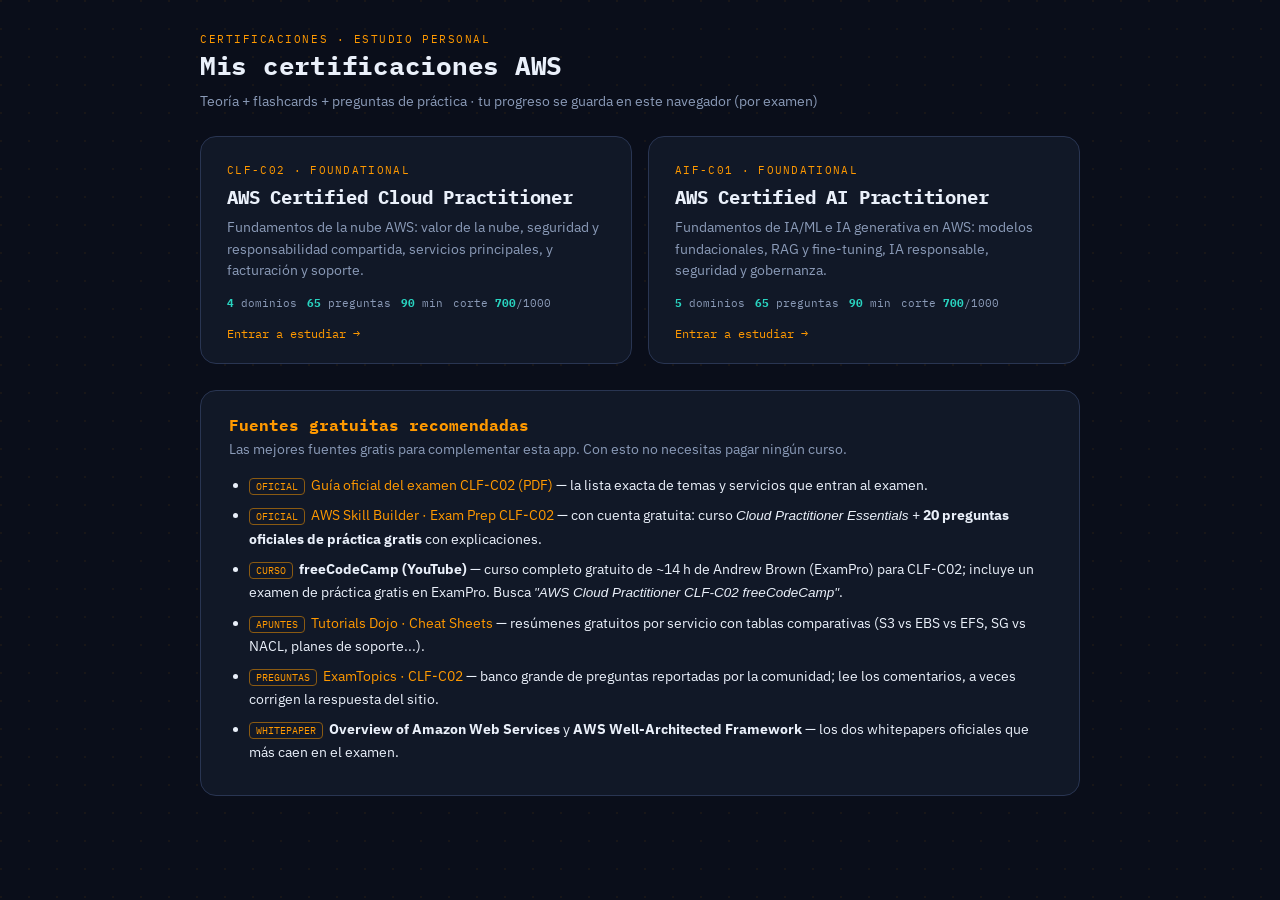
==== commit 17053f9e: "add CLF-C02" ====
--- a/index.html
+++ b/index.html
@@ -3,205 +3,30 @@
 <head>
 <meta charset="UTF-8">
 <meta name="viewport" content="width=device-width, initial-scale=1">
-<title>AIF-C01 · App de estudio</title>
+<title>Mis certificaciones AWS · App de estudio</title>
+<link rel="stylesheet" href="assets/styles.css">
 <style>
-@import url('https://fonts.googleapis.com/css2?family=IBM+Plex+Mono:wght@400;500;600;700&family=IBM+Plex+Sans:wght@400;500;600;700&display=swap');
-
-:root{
-  --bg:#0A0E1A;
-  --surface:#111827;
-  --surface-alt:#17223A;
-  --border:#293552;
-  --text:#EAF0FA;
-  --text-muted:#8B9BB8;
-  --accent:#FF9900;
-  --accent-dim:#8a5a12;
-  --accent-2:#29D3C0;
-  --danger:#FF6B6B;
-  --mono: 'IBM Plex Mono', monospace;
-  --sans: 'IBM Plex Sans', sans-serif;
+.hub-grid{display:grid;grid-template-columns:1fr 1fr;gap:16px;margin:26px 0;}
+@media(max-width:640px){.hub-grid{grid-template-columns:1fr;}}
+.exam-card{
+  display:block;background:var(--surface);border:1px solid var(--border);border-radius:16px;
+  padding:26px 26px 22px;text-decoration:none;color:var(--text);transition:.15s;
 }
-*{box-sizing:border-box;}
-html,body{margin:0;padding:0;}
-body{
-  background:
-    radial-gradient(circle at 1px 1px, rgba(255,153,0,0.06) 1px, transparent 0) 0 0/28px 28px,
-    var(--bg);
-  color:var(--text);
-  font-family:var(--sans);
-  min-height:100vh;
-  padding:32px 16px 64px;
-}
-.wrap{max-width:880px;margin:0 auto;}
-
-/* header */
-.top{display:flex;align-items:baseline;justify-content:space-between;flex-wrap:wrap;gap:8px;margin-bottom:6px;}
-.eyebrow{font-family:var(--mono);font-size:11px;letter-spacing:.14em;color:var(--accent);text-transform:uppercase;}
-h1{font-family:var(--mono);font-size:26px;font-weight:700;margin:2px 0 4px;letter-spacing:-0.01em;}
-.sub{color:var(--text-muted);font-size:14px;margin-bottom:22px;}
-
-.modebar{display:flex;gap:8px;margin-bottom:20px;flex-wrap:wrap;}
-.mode-btn{
-  font-family:var(--mono);font-size:12px;letter-spacing:.04em;
-  background:var(--surface);border:1px solid var(--border);color:var(--text-muted);
-  padding:9px 16px;border-radius:8px;cursor:pointer;transition:.15s;
-}
-.mode-btn.active{background:var(--accent);color:#1a1200;border-color:var(--accent);font-weight:600;}
-.mode-btn:hover:not(.active){border-color:var(--accent-dim);color:var(--text);}
-
-/* profile bar */
-.profilebar{display:flex;align-items:center;gap:8px;flex-wrap:wrap;margin-bottom:16px;font-family:var(--mono);font-size:12px;}
-.profilebar .plabel{color:var(--text-muted);}
-.profilebar select{
-  font-family:var(--mono);font-size:12px;background:var(--surface);color:var(--accent);
-  border:1px solid var(--border);border-radius:8px;padding:7px 10px;cursor:pointer;
-}
-.pbtn{
-  font-family:var(--mono);font-size:11.5px;background:var(--surface);border:1px solid var(--border);
-  color:var(--text-muted);border-radius:8px;padding:7px 11px;cursor:pointer;transition:.15s;
-}
-.pbtn:hover{border-color:var(--accent);color:var(--accent);}
-.psaved{color:var(--text-muted);opacity:.7;margin-left:auto;}
-
-/* domain chips */
-.domains{display:flex;flex-wrap:wrap;gap:6px;margin-bottom:22px;}
-.chip{
-  font-family:var(--mono);font-size:11.5px;padding:6px 12px;border-radius:20px;
-  border:1px solid var(--border);color:var(--text-muted);cursor:pointer;background:transparent;
-  transition:.15s;white-space:nowrap;
-}
-.chip.active{border-color:var(--accent);color:var(--accent);background:rgba(255,153,0,0.08);}
-.chip .w{opacity:.55;margin-left:4px;}
-
-/* progress */
-.progress-row{display:flex;align-items:center;gap:12px;margin-bottom:18px;font-family:var(--mono);font-size:12px;color:var(--text-muted);}
-.progress-track{flex:1;height:4px;background:var(--surface-alt);border-radius:4px;overflow:hidden;}
-.progress-fill{height:100%;background:var(--accent);border-radius:4px;transition:width .25s;}
-
-/* ============ READ MODE ============ */
-#readMode{display:none;}
-.toc{display:flex;flex-wrap:wrap;gap:6px;margin-bottom:18px;}
-.toc a{
-  font-family:var(--mono);font-size:11px;color:var(--text-muted);border:1px solid var(--border);
-  border-radius:6px;padding:6px 10px;text-decoration:none;transition:.15s;
-}
-.toc a:hover{border-color:var(--accent);color:var(--accent);}
-.article{background:var(--surface);border:1px solid var(--border);border-radius:16px;padding:30px 34px;}
-.article > h2{font-family:var(--mono);font-size:21px;color:var(--accent);margin:0 0 6px;letter-spacing:-.01em;}
-.article .lead{color:var(--text-muted);font-size:14.5px;margin:0 0 8px;line-height:1.65;}
-.sec{scroll-margin-top:16px;}
-.sec h3{
-  font-size:17px;margin:30px 0 10px;padding-bottom:7px;border-bottom:1px solid var(--border);
-  color:var(--text);display:flex;align-items:center;gap:9px;
-}
-.sec h3 .n{font-family:var(--mono);font-size:12px;color:var(--accent);border:1px solid var(--accent-dim);border-radius:5px;padding:2px 7px;}
-.sec h4{font-size:14.5px;color:var(--accent-2);margin:18px 0 6px;font-family:var(--mono);font-weight:600;}
-.article p{font-size:14.5px;line-height:1.7;color:var(--text);margin:10px 0;}
-.article ul{margin:8px 0;padding-left:20px;}
-.article li{font-size:14px;line-height:1.7;margin:6px 0;color:var(--text);}
-.term{color:var(--accent-2);font-weight:600;}
-.svc{font-family:var(--mono);font-size:.9em;color:var(--accent);background:rgba(255,153,0,.07);padding:1px 5px;border-radius:4px;}
-table.tbl{width:100%;border-collapse:collapse;margin:14px 0;font-size:13px;}
-table.tbl th,table.tbl td{border:1px solid var(--border);padding:9px 11px;text-align:left;vertical-align:top;line-height:1.55;}
-table.tbl th{background:var(--surface-alt);font-family:var(--mono);font-size:11px;letter-spacing:.03em;color:var(--accent);text-transform:uppercase;}
-table.tbl td b{color:var(--accent-2);}
-.note{border-left:3px solid var(--accent);background:var(--bg);padding:12px 16px;border-radius:6px;margin:14px 0;font-size:13.5px;line-height:1.65;color:var(--text-muted);}
-.note.tip{border-color:var(--accent-2);}
-.note.warn{border-color:var(--danger);}
-.note b{color:var(--text);}
-.readnav{display:flex;justify-content:space-between;margin-top:24px;gap:10px;}
-.readnav button{
-  flex:1;font-family:var(--mono);font-size:12px;background:var(--surface);border:1px solid var(--border);
-  color:var(--text);padding:13px;border-radius:10px;cursor:pointer;transition:.15s;
-}
-.readnav button:hover{border-color:var(--accent);color:var(--accent);}
-.readnav button:disabled{opacity:.35;cursor:default;}
-
-/* ============ FLASHCARDS ============ */
-.stage{perspective:1600px;margin-bottom:20px;}
-.card{
-  position:relative;min-height:280px;border-radius:16px;cursor:pointer;
-  transform-style:preserve-3d;transition:transform .5s cubic-bezier(.2,.8,.3,1);
-}
-.card.flipped{transform:rotateY(180deg);}
-.face{
-  position:absolute;inset:0;backface-visibility:hidden;border-radius:16px;
-  border:1px solid var(--border);background:var(--surface);
-  padding:28px 30px 24px;display:flex;flex-direction:column;
-}
-.face.back{transform:rotateY(180deg);background:var(--surface-alt);border-color:var(--accent-dim);}
-.tab{display:flex;align-items:center;justify-content:space-between;margin-bottom:18px;}
-.domain-tag{
-  font-family:var(--mono);font-size:10.5px;letter-spacing:.06em;color:var(--accent);
-  border:1px solid var(--accent-dim);padding:3px 9px;border-radius:5px;text-transform:uppercase;
-}
-.face.back .domain-tag{color:var(--accent-2);border-color:#1a5a52;}
-.idx{font-family:var(--mono);font-size:11px;color:var(--text-muted);}
-.face-label{font-family:var(--mono);font-size:10px;letter-spacing:.14em;color:var(--text-muted);text-transform:uppercase;margin-bottom:10px;}
-.face-content{flex:1;display:flex;align-items:center;}
-.front-text{font-size:21px;font-weight:600;line-height:1.35;}
-.back-text{font-size:15.5px;line-height:1.6;color:var(--text);white-space:pre-line;}
-.hint{font-family:var(--mono);font-size:10.5px;color:var(--text-muted);text-align:center;margin-top:8px;}
-
-.controls{display:flex;align-items:center;justify-content:space-between;gap:10px;margin-bottom:14px;}
-.nav-btn{
-  background:var(--surface);border:1px solid var(--border);color:var(--text);
-  width:44px;height:44px;border-radius:10px;cursor:pointer;font-size:16px;
-  display:flex;align-items:center;justify-content:center;transition:.15s;
-}
-.nav-btn:hover{border-color:var(--accent);color:var(--accent);}
-.mark-row{display:flex;gap:8px;flex:1;justify-content:center;}
-.mark-btn{
-  font-family:var(--mono);font-size:12px;padding:11px 18px;border-radius:10px;border:1px solid var(--border);
-  background:transparent;color:var(--text-muted);cursor:pointer;transition:.15s;flex:1;max-width:180px;
-}
-.mark-btn.review:hover, .mark-btn.review.picked{border-color:var(--danger);color:var(--danger);background:rgba(255,107,107,.08);}
-.mark-btn.know:hover, .mark-btn.know.picked{border-color:var(--accent-2);color:var(--accent-2);background:rgba(41,211,192,.08);}
-
-.util-row{display:flex;justify-content:center;gap:16px;margin-top:10px;}
-.util-btn{
-  background:none;border:none;color:var(--text-muted);font-family:var(--mono);font-size:11.5px;
-  cursor:pointer;text-decoration:underline;text-underline-offset:3px;
-}
-.util-btn:hover{color:var(--accent);}
-
-.stats{display:flex;gap:22px;justify-content:center;margin-top:26px;font-family:var(--mono);font-size:12px;color:var(--text-muted);}
-.stats b{color:var(--text);font-size:15px;display:block;}
-.stats .know b{color:var(--accent-2);}
-.stats .review b{color:var(--danger);}
-
-/* ============ QUIZ ============ */
-.qwrap{display:none;}
-.qwrap.active{display:block;}
-.qcard{background:var(--surface);border:1px solid var(--border);border-radius:16px;padding:26px 28px;margin-bottom:16px;}
-.qmeta{display:flex;justify-content:space-between;margin-bottom:14px;}
-.qtext{font-size:16.5px;font-weight:600;line-height:1.5;margin-bottom:18px;}
-.opt{
-  display:block;width:100%;text-align:left;background:var(--surface-alt);border:1px solid var(--border);
-  color:var(--text);font-family:var(--sans);font-size:14px;padding:13px 16px;border-radius:10px;
-  margin-bottom:9px;cursor:pointer;transition:.15s;line-height:1.4;
-}
-.opt:hover{border-color:var(--accent-dim);}
-.opt.correct{border-color:var(--accent-2);background:rgba(41,211,192,.1);}
-.opt.wrong{border-color:var(--danger);background:rgba(255,107,107,.1);}
-.opt:disabled{cursor:default;}
-.opt.sel{border-color:var(--accent);background:rgba(255,153,0,.10);}
-.explain{
-  display:none;margin-top:14px;padding:14px 16px;background:var(--bg);border-left:3px solid var(--accent);
-  border-radius:6px;font-size:13.5px;line-height:1.6;color:var(--text-muted);
-}
-.explain.show{display:block;}
-.explain b{color:var(--text);}
-.qnav{display:flex;justify-content:space-between;align-items:center;}
-.qcount{font-family:var(--mono);font-size:12px;color:var(--text-muted);}
-
-@media(max-width:520px){
-  h1{font-size:21px;}
-  .article{padding:22px 18px;}
-  .front-text{font-size:18px;}
-  .card{min-height:320px;}
-  .mark-btn{padding:11px 8px;font-size:11px;}
-}
+.exam-card:hover{border-color:var(--accent);transform:translateY(-2px);}
+.exam-card .code{font-family:var(--mono);font-size:11px;letter-spacing:.12em;color:var(--accent);text-transform:uppercase;margin-bottom:8px;}
+.exam-card h2{font-family:var(--mono);font-size:19px;margin:0 0 8px;letter-spacing:-.01em;}
+.exam-card p{font-size:13.5px;line-height:1.6;color:var(--text-muted);margin:0 0 14px;}
+.exam-card .meta{font-family:var(--mono);font-size:11px;color:var(--text-muted);display:flex;flex-wrap:wrap;gap:10px;}
+.exam-card .meta b{color:var(--accent-2);}
+.exam-card .go{margin-top:16px;font-family:var(--mono);font-size:12px;color:var(--accent);}
+.res{background:var(--surface);border:1px solid var(--border);border-radius:16px;padding:24px 28px;margin-top:8px;}
+.res h2{font-family:var(--mono);font-size:16px;color:var(--accent);margin:0 0 4px;}
+.res .lead{color:var(--text-muted);font-size:13.5px;margin:0 0 14px;line-height:1.6;}
+.res ul{margin:0;padding-left:20px;}
+.res li{font-size:13.5px;line-height:1.7;margin:7px 0;color:var(--text);}
+.res a{color:var(--accent);text-decoration:none;}
+.res a:hover{text-decoration:underline;}
+.res .tag{font-family:var(--mono);font-size:10px;border:1px solid var(--accent-dim);color:var(--accent);border-radius:4px;padding:1px 6px;margin-right:6px;text-transform:uppercase;}
 </style>
 </head>
 <body>
@@ -209,1862 +34,42 @@
 
   <div class="top">
     <div>
-      <div class="eyebrow" id="eyebrowText">Certificación &middot; Estudio</div>
-      <h1>AWS Certified AI Practitioner</h1>
+      <div class="eyebrow">Certificaciones &middot; Estudio personal</div>
+      <h1>Mis certificaciones AWS</h1>
     </div>
   </div>
-  <div class="sub" id="subText">AIF-C01 &middot; 65 preguntas &middot; 90 min &middot; puntaje mínimo 700/1000 &middot; teoría + flashcards + práctica</div>
+  <div class="sub">Teoría + flashcards + preguntas de práctica &middot; tu progreso se guarda en este navegador (por examen)</div>
 
-  <div class="profilebar">
-    <span class="plabel" id="plabelText">👤 Perfil:</span>
-    <select id="profileSelect" onchange="switchProfile(this.value)"></select>
-    <button class="pbtn" id="btnNewProfile" onclick="newProfile()">＋ Nuevo</button>
-    <button class="pbtn" id="btnRenameProfile" onclick="renameProfile()">✎ Renombrar</button>
-    <button class="pbtn" id="langToggle" onclick="toggleLang()">🌐 ES</button>
-    <span class="psaved" id="psavedText">tu progreso se guarda en este navegador</span>
+  <div class="hub-grid">
+    <a class="exam-card" href="clf-c02.html">
+      <div class="code">CLF-C02 · Foundational</div>
+      <h2>AWS Certified Cloud Practitioner</h2>
+      <p>Fundamentos de la nube AWS: valor de la nube, seguridad y responsabilidad compartida, servicios principales, y facturación y soporte.</p>
+      <div class="meta"><span><b>4</b> dominios</span><span><b>65</b> preguntas</span><span><b>90</b> min</span><span>corte <b>700</b>/1000</span></div>
+      <div class="go">Entrar a estudiar →</div>
+    </a>
+    <a class="exam-card" href="aif-c01.html">
+      <div class="code">AIF-C01 · Foundational</div>
+      <h2>AWS Certified AI Practitioner</h2>
+      <p>Fundamentos de IA/ML e IA generativa en AWS: modelos fundacionales, RAG y fine-tuning, IA responsable, seguridad y gobernanza.</p>
+      <div class="meta"><span><b>5</b> dominios</span><span><b>65</b> preguntas</span><span><b>90</b> min</span><span>corte <b>700</b>/1000</span></div>
+      <div class="go">Entrar a estudiar →</div>
+    </a>
   </div>
 
-  <div class="modebar">
-    <button class="mode-btn active" id="btnRead" onclick="setMode('read')">📖 Estudiar</button>
-    <button class="mode-btn" id="btnFlash" onclick="setMode('flash')">🗂 Flashcards</button>
-    <button class="mode-btn" id="btnQuiz" onclick="setMode('quiz')">📝 Preguntas de práctica</button>
-  </div>
-
-  <!-- ================= READ MODE ================= -->
-  <div id="readMode">
-    <div class="domains" id="readChips"></div>
-    <div class="toc" id="readToc"></div>
-    <div class="article" id="article"></div>
-    <div class="readnav">
-      <button id="readPrev" onclick="readStep(-1)">← Sección anterior</button>
-      <button id="readNext" onclick="readStep(1)">Siguiente sección →</button>
-    </div>
-  </div>
-
-  <!-- ================= FLASHCARD MODE ================= -->
-  <div id="flashMode" style="display:none">
-    <div class="domains" id="domainChips"></div>
-
-    <div class="progress-row">
-      <span id="progLabel">1 / 65</span>
-      <div class="progress-track"><div class="progress-fill" id="progFill" style="width:0%"></div></div>
-    </div>
-
-    <div class="stage">
-      <div class="card" id="card" onclick="flipCard()">
-        <div class="face front">
-          <div class="tab">
-            <span class="domain-tag" id="tagFront">D1</span>
-            <span class="idx" id="idxFront"></span>
-          </div>
-          <div class="face-label" id="lblFront">Término / Concepto</div>
-          <div class="face-content"><div class="front-text" id="frontText"></div></div>
-          <div class="hint" id="hintText">toca la tarjeta para ver la respuesta</div>
-        </div>
-        <div class="face back">
-          <div class="tab">
-            <span class="domain-tag" id="tagBack">D1</span>
-            <span class="idx" id="idxBack"></span>
-          </div>
-          <div class="face-label" id="lblBack">Explicación</div>
-          <div class="face-content"><div class="back-text" id="backText"></div></div>
-        </div>
-      </div>
-    </div>
-
-    <div class="controls">
-      <button class="nav-btn" onclick="prevCard()">←</button>
-      <div class="mark-row">
-        <button class="mark-btn review" id="btnReview" onclick="markCard('review')">Repasar de nuevo</button>
-        <button class="mark-btn know" id="btnKnow" onclick="markCard('know')">Ya lo sé</button>
-      </div>
-      <button class="nav-btn" onclick="nextCard()">→</button>
-    </div>
-
-    <div class="util-row">
-      <button class="util-btn" id="btnShuffleCards" onclick="shuffleCards()">barajar</button>
-      <button class="util-btn" id="btnResetCards" onclick="resetProgress()">reiniciar progreso</button>
-    </div>
-
-    <div class="stats">
-      <div><span id="lblTotal">Total</span><b id="statTotal">65</b></div>
-      <div class="know"><span id="lblKnow">Ya lo sé</span><b id="statKnow">0</b></div>
-      <div class="review"><span id="lblReview">A repasar</span><b id="statReview">0</b></div>
-    </div>
-  </div>
-
-  <!-- ================= QUIZ MODE ================= -->
-  <div id="quizMode" class="qwrap">
-    <div class="domains" id="quizChips"></div>
-    <div class="util-row" style="margin:0 0 16px;">
-      <button class="util-btn" id="btnShuffleQuiz" onclick="shuffleQuiz()">barajar</button>
-      <button class="util-btn" id="btnResetQuiz" onclick="resetQuiz()">reiniciar respuestas</button>
-    </div>
-    <div class="qcard">
-      <div class="qmeta">
-        <span class="domain-tag" id="qTag">D1</span>
-        <span class="qcount" id="qCount">Pregunta 1 / 15</span>
-      </div>
-      <div class="qtext" id="qText"></div>
-      <div id="qOptions"></div>
-      <button class="pbtn" id="qSubmit" style="display:none;margin-top:8px;" onclick="submitMulti()">Comprobar respuesta</button>
-      <div class="explain" id="qExplain"></div>
-    </div>
-    <div class="qnav">
-      <button class="nav-btn" onclick="prevQuestion()">←</button>
-      <div class="stats" style="margin-top:0;">
-        <div><span id="lblScore">Aciertos</span><b id="qScore" style="color:var(--accent-2)">0</b></div>
-        <div><span id="lblDone">Respondidas</span><b id="qDone">0</b></div>
-      </div>
-      <button class="nav-btn" onclick="nextQuestion()">→</button>
-    </div>
+  <div class="res">
+    <h2>Fuentes gratuitas recomendadas</h2>
+    <p class="lead">Las mejores fuentes gratis para complementar esta app. Con esto no necesitas pagar ningún curso.</p>
+    <ul>
+      <li><span class="tag">Oficial</span><a href="https://docs.aws.amazon.com/pdfs/aws-certification/latest/cloud-practitioner-02/cloud-practitioner-02.pdf" target="_blank">Guía oficial del examen CLF-C02 (PDF)</a> — la lista exacta de temas y servicios que entran al examen.</li>
+      <li><span class="tag">Oficial</span><a href="https://skillbuilder.aws/category/exam-prep/cloud-practitioner-foundational-CLF-C02" target="_blank">AWS Skill Builder · Exam Prep CLF-C02</a> — con cuenta gratuita: curso <i>Cloud Practitioner Essentials</i> + <b>20 preguntas oficiales de práctica gratis</b> con explicaciones.</li>
+      <li><span class="tag">Curso</span><b>freeCodeCamp (YouTube)</b> — curso completo gratuito de ~14 h de Andrew Brown (ExamPro) para CLF-C02; incluye un examen de práctica gratis en ExamPro. Busca <i>"AWS Cloud Practitioner CLF-C02 freeCodeCamp"</i>.</li>
+      <li><span class="tag">Apuntes</span><a href="https://tutorialsdojo.com/aws-cheat-sheets/" target="_blank">Tutorials Dojo · Cheat Sheets</a> — resúmenes gratuitos por servicio con tablas comparativas (S3 vs EBS vs EFS, SG vs NACL, planes de soporte...).</li>
+      <li><span class="tag">Preguntas</span><a href="https://www.examtopics.com/exams/amazon/aws-certified-cloud-practitioner-clf-c02/" target="_blank">ExamTopics · CLF-C02</a> — banco grande de preguntas reportadas por la comunidad; lee los comentarios, a veces corrigen la respuesta del sitio.</li>
+      <li><span class="tag">Whitepaper</span><b>Overview of Amazon Web Services</b> y <b>AWS Well-Architected Framework</b> — los dos whitepapers oficiales que más caen en el examen.</li>
+    </ul>
   </div>
 
 </div>
-
-<script>
-/* ================= DOMAINS ================= */
-const DOMAINS = [
-  {id:'d1', label:'D1 · Fundamentos AI/ML', label_en:'D1 · Fundamentals of AI/ML', weight:20},
-  {id:'d2', label:'D2 · Fundamentos GenAI', label_en:'D2 · Fundamentals of Generative AI', weight:24},
-  {id:'d3', label:'D3 · Aplicación de Modelos', label_en:'D3 · Applications of FMs', weight:28},
-  {id:'d4', label:'D4 · IA Responsable', label_en:'D4 · Responsible AI', weight:14},
-  {id:'d5', label:'D5 · Seguridad y Gobernanza', label_en:'D5 · Security & Governance', weight:14},
-];
-function dlabel(dom){ return appLang==='en' ? dom.label_en : dom.label; }
-
-/* ================= STUDY CONTENT (teoría de lectura) ================= */
-/* Cubre todo lo necesario para las flashcards y las preguntas de práctica. */
-const STUDY = [
-{
-  id:'exam',
-  chip:'Sobre el examen',
-  chip_en:'About the exam',
-  title:'Sobre el examen AIF-C01',
-  title_en:'About the AIF-C01 exam',
-  lead:'Qué evalúa, formato, estrategia y cómo estudiar con esta app. Léelo primero para saber dónde poner el foco.',
-  lead_en:'What it tests, the format, strategy, and how to study with this app. Read this first to know where to focus.',
-  sections:[
-    {h:'Formato y logística', h_en:'Format and logistics', html:`
-      <ul>
-        <li><b>65 preguntas</b> en total: <b>50 puntuadas</b> + 15 no puntuadas (de prueba, no sabes cuáles son).</li>
-        <li><b>90 minutos</b>. Puntaje: escala 100–1000, <b>apruebas con 700</b>.</li>
-        <li>Es una certificación <b>foundational</b> (de fundamentos): no exige programar ni experiencia profunda de ingeniería.</li>
-        <li>5 tipos de pregunta: <b>opción única</b> (1 correcta de 4), <b>respuesta múltiple</b> (2+ correctas de 5+), <b>ordenar</b> una secuencia (3–5), <b>emparejar</b> (3–7 pares) y <b>case study</b> (un escenario con varias preguntas).</li>
-      </ul>
-      <div class="note tip"><b>Truco de negocio:</b> ante dos respuestas técnicamente válidas, suele ganar la que es <b>administrada por AWS</b>, la más <b>simple/rápida</b> de implementar o la de <b>menor costo operativo</b>.</div>
-      <div class="note"><b>Fuente:</b> este material sigue la <b>Guía oficial del examen AWS Certified AI Practitioner (AIF-C01), versión 1.4</b>, y la documentación oficial de AWS. Está organizado por los mismos 5 dominios y task statements del examen.</div>`,
-     html_en:`
-      <ul>
-        <li><b>65 questions</b> total: <b>50 scored</b> + 15 unscored (pilot questions, you don't know which ones).</li>
-        <li><b>90 minutes</b>. Score: 100–1000 scale, <b>you pass with 700</b>.</li>
-        <li>It's a <b>foundational</b> certification: it doesn't require coding or deep engineering experience.</li>
-        <li>5 question types: <b>single choice</b> (1 correct out of 4), <b>multiple response</b> (2+ correct out of 5+), <b>ordering</b> a sequence (3–5), <b>matching</b> (3–7 pairs), and a <b>case study</b> (one scenario with several questions).</li>
-      </ul>
-      <div class="note tip"><b>Business rule of thumb:</b> when two answers are technically valid, the one <b>managed by AWS</b>, the <b>simplest/fastest</b> to implement, or the one with <b>lowest operational cost</b> usually wins.</div>
-      <div class="note"><b>Source:</b> this material follows the <b>official AWS Certified AI Practitioner (AIF-C01) Exam Guide, version 1.4</b>, and official AWS documentation. It's organized by the same 5 domains and task statements as the exam.</div>`},
-    {h:'Los 5 dominios y su peso', h_en:'The 5 domains and their weight', html:`
-      <table class="tbl">
-        <tr><th>Dominio</th><th>Peso</th><th>De qué va</th></tr>
-        <tr><td><b>1 · Fundamentos de IA y ML</b></td><td>20%</td><td>Conceptos base, tipos de aprendizaje, cuándo (y cuándo no) usar ML, métricas.</td></tr>
-        <tr><td><b>2 · Fundamentos de IA generativa</b></td><td>24%</td><td>Tokens, embeddings, transformers, ciclo de vida, servicios GenAI de AWS.</td></tr>
-        <tr><td><b>3 · Aplicación de modelos fundacionales</b></td><td>28%</td><td>El dominio más grande: prompting, RAG, fine-tuning, parámetros de inferencia, evaluación, agentes.</td></tr>
-        <tr><td><b>4 · IA responsable</b></td><td>14%</td><td>Sesgo, equidad, explicabilidad, transparencia, herramientas de AWS.</td></tr>
-        <tr><td><b>5 · Seguridad, cumplimiento y gobernanza</b></td><td>14%</td><td>IAM, cifrado, auditoría, ataques a modelos, gobernanza de datos.</td></tr>
-      </table>
-      <p>El <b>Dominio 3 (28%)</b> es el que más pesa: domina RAG vs fine-tuning y los parámetros de inferencia. Junto con el Dominio 2, la IA generativa es casi la mitad del examen.</p>`,
-     html_en:`
-      <table class="tbl">
-        <tr><th>Domain</th><th>Weight</th><th>What it covers</th></tr>
-        <tr><td><b>1 · Fundamentals of AI and ML</b></td><td>20%</td><td>Base concepts, learning types, when (and when not) to use ML, metrics.</td></tr>
-        <tr><td><b>2 · Fundamentals of Generative AI</b></td><td>24%</td><td>Tokens, embeddings, transformers, lifecycle, AWS GenAI services.</td></tr>
-        <tr><td><b>3 · Applications of Foundation Models</b></td><td>28%</td><td>The biggest domain: prompting, RAG, fine-tuning, inference parameters, evaluation, agents.</td></tr>
-        <tr><td><b>4 · Responsible AI</b></td><td>14%</td><td>Bias, fairness, explainability, transparency, AWS tools.</td></tr>
-        <tr><td><b>5 · Security, Compliance, and Governance</b></td><td>14%</td><td>IAM, encryption, auditing, attacks on models, data governance.</td></tr>
-      </table>
-      <p><b>Domain 3 (28%)</b> carries the most weight: master RAG vs fine-tuning and the inference parameters. Together with Domain 2, generative AI is almost half of the exam.</p>`},
-    {h:'Cómo usar esta app', h_en:'How to use this app', html:`
-      <ul>
-        <li><b>📖 Estudiar</b> (esta sección): la teoría completa por dominio. Cubre todo lo que preguntan las flashcards y el quiz.</li>
-        <li><b>🗂 Flashcards</b>: memoriza términos y servicios. Marca "ya lo sé" / "a repasar".</li>
-        <li><b>📝 Práctica</b>: preguntas tipo examen con explicación de por qué cada opción es correcta o no.</li>
-      </ul>
-      <div class="note">Recorrido recomendado: leer un dominio aquí → repasar sus flashcards → resolver las preguntas de práctica de ese dominio.</div>`,
-     html_en:`
-      <ul>
-        <li><b>📖 Study</b> (this section): the full theory by domain. Covers everything asked in the flashcards and the quiz.</li>
-        <li><b>🗂 Flashcards</b>: memorize terms and services. Mark "I know it" / "review again".</li>
-        <li><b>📝 Practice</b>: exam-style questions with an explanation of why each option is correct or not.</li>
-      </ul>
-      <div class="note">Recommended path: read a domain here → review its flashcards → work through that domain's practice questions.</div>`},
-  ]
-},
-{
-  id:'d1',
-  chip:'D1 · AI/ML',
-  chip_en:'D1 · AI/ML',
-  title:'Dominio 1 · Fundamentos de IA y ML (20%)',
-  title_en:'Domain 1 · Fundamentals of AI and ML (20%)',
-  lead:'La base conceptual: qué es un modelo, cómo aprende, tipos de aprendizaje, cuándo conviene ML, y cómo se mide si funciona.',
-  lead_en:'The conceptual foundation: what a model is, how it learns, types of learning, when ML makes sense, and how to measure if it works.',
-  sections:[
-    {h:'Conceptos base', h_en:'Base concepts', html:`
-      <ul>
-        <li><span class="term">Algoritmo</span>: conjunto de instrucciones/pasos para resolver un problema.</li>
-        <li><span class="term">Modelo</span>: el resultado de <b>entrenar</b> un algoritmo con datos; es lo "aprendido" que luego se usa para predecir.</li>
-        <li><span class="term">Inferencia</span>: cuando el modelo ya entrenado responde ante <b>datos nuevos</b>.</li>
-        <li><span class="term">Endpoint</span> (en <span class="svc">SageMaker</span>): el punto donde se publica el modelo para que otras aplicaciones lo consuman.</li>
-        <li><span class="term">LLM</span> (Large Language Model): modelo de lenguaje grande basado en transformers.</li>
-      </ul>
-      <h4>Tipos de datos que debes reconocer</h4>
-      <ul>
-        <li><span class="term">Etiquetados vs no etiquetados</span>: con/sin la "respuesta correcta" ya marcada (supervisado vs no supervisado).</li>
-        <li><span class="term">Estructurados vs no estructurados</span>: tablas/columnas vs texto libre, imágenes, audio.</li>
-        <li><span class="term">Tabulares</span> (filas/columnas), <span class="term">series de tiempo</span> (valores en el tiempo, para forecasting), <span class="term">imagen</span> y <span class="term">texto</span>.</li>
-      </ul>`,
-     html_en:`
-      <ul>
-        <li><span class="term">Algorithm</span>: a set of instructions/steps to solve a problem.</li>
-        <li><span class="term">Model</span>: the result of <b>training</b> an algorithm on data; it's the "learned" thing later used to predict.</li>
-        <li><span class="term">Inference</span>: when the already-trained model responds to <b>new data</b>.</li>
-        <li><span class="term">Endpoint</span> (in <span class="svc">SageMaker</span>): the point where the model is published so other applications can consume it.</li>
-        <li><span class="term">LLM</span> (Large Language Model): a large language model based on transformers.</li>
-      </ul>
-      <h4>Data types you should recognize</h4>
-      <ul>
-        <li><span class="term">Labeled vs unlabeled</span>: with/without the "correct answer" already marked (supervised vs unsupervised).</li>
-        <li><span class="term">Structured vs unstructured</span>: tables/columns vs free text, images, audio.</li>
-        <li><span class="term">Tabular</span> (rows/columns), <span class="term">time-series</span> (values over time, for forecasting), <span class="term">image</span>, and <span class="term">text</span>.</li>
-      </ul>`},
-    {h:'La jerarquía: IA ⊃ ML ⊃ Deep Learning ⊃ GenAI ⊃ Agentic AI', h_en:'The hierarchy: AI ⊃ ML ⊃ Deep Learning ⊃ GenAI ⊃ Agentic AI', html:`
-      <ul>
-        <li><span class="term">IA</span>: sistemas que imitan capacidades humanas.</li>
-        <li><span class="term">Machine Learning</span>: aprende patrones de los datos <b>sin programación explícita</b>.</li>
-        <li><span class="term">Deep Learning</span>: redes neuronales multicapa; más datos y cómputo, patrones más complejos.</li>
-        <li><span class="term">GenAI</span>: genera contenido nuevo (texto, imagen, audio).</li>
-        <li><span class="term">Agentic AI</span>: GenAI que además <b>actúa de forma autónoma</b> (planifica, usa herramientas).</li>
-      </ul>`,
-     html_en:`
-      <ul>
-        <li><span class="term">AI</span>: systems that imitate human capabilities.</li>
-        <li><span class="term">Machine Learning</span>: learns patterns from data <b>without explicit programming</b>.</li>
-        <li><span class="term">Deep Learning</span>: multi-layer neural networks; more data and compute, more complex patterns.</li>
-        <li><span class="term">GenAI</span>: generates new content (text, image, audio).</li>
-        <li><span class="term">Agentic AI</span>: GenAI that also <b>acts autonomously</b> (plans, uses tools).</li>
-      </ul>`},
-    {h:'Tipos de aprendizaje', h_en:'Types of learning', html:`
-      <table class="tbl">
-        <tr><th>Tipo</th><th>Datos</th><th>Ejemplos</th></tr>
-        <tr><td><b>Supervisado</b></td><td>Etiquetados</td><td>Clasificación, regresión</td></tr>
-        <tr><td><b>No supervisado</b></td><td>Sin etiquetas</td><td>Clustering, detección de anomalías</td></tr>
-        <tr><td><b>Por refuerzo</b></td><td>Recompensa/castigo</td><td>Ensayo y error, robótica, RLHF</td></tr>
-      </table>
-      <h4>Algoritmos que debes reconocer</h4>
-      <ul>
-        <li><span class="term">Regresión lineal</span>: ajusta una línea → predice <b>valores continuos</b> (numéricos).</li>
-        <li><span class="term">Regresión logística</span>: pese al nombre, se usa para <b>clasificación</b> (ej. spam / no spam); da una probabilidad 0–1.</li>
-        <li><span class="term">K-means</span>: <b>clustering no supervisado</b>, agrupa datos sin etiquetas.</li>
-        <li><span class="term">Árboles de decisión / Random Forest</span>: <b>interpretables</b>, explican cada decisión con reglas sí/no. Ideales cuando hay que <b>justificar</b> una predicción (crédito, auditoría). En cambio, las redes profundas son más precisas pero "caja negra".</li>
-      </ul>`,
-     html_en:`
-      <table class="tbl">
-        <tr><th>Type</th><th>Data</th><th>Examples</th></tr>
-        <tr><td><b>Supervised</b></td><td>Labeled</td><td>Classification, regression</td></tr>
-        <tr><td><b>Unsupervised</b></td><td>No labels</td><td>Clustering, anomaly detection</td></tr>
-        <tr><td><b>Reinforcement</b></td><td>Reward/penalty</td><td>Trial and error, robotics, RLHF</td></tr>
-      </table>
-      <h4>Algorithms you should recognize</h4>
-      <ul>
-        <li><span class="term">Linear regression</span>: fits a line → predicts <b>continuous values</b> (numeric).</li>
-        <li><span class="term">Logistic regression</span>: despite the name, it's used for <b>classification</b> (e.g. spam / not spam); gives a 0–1 probability.</li>
-        <li><span class="term">K-means</span>: <b>unsupervised clustering</b>, groups data with no labels.</li>
-        <li><span class="term">Decision trees / Random Forest</span>: <b>interpretable</b>, explain each decision with yes/no rules. Ideal when you need to <b>justify</b> a prediction (credit, audit). Deep networks, by contrast, are more accurate but a "black box".</li>
-      </ul>`},
-    {h:'Transfer learning', h_en:'Transfer learning', html:`
-      <p><span class="term">Transfer learning</span>: tomar un modelo ya entrenado en una tarea y <b>adaptarlo a una tarea nueva relacionada</b> sin entrenar desde cero. Ahorra tiempo, datos y costo. Es la base de por qué se parte de modelos pre-entrenados en casi todos los proyectos empresariales.</p>`,
-     html_en:`
-      <p><span class="term">Transfer learning</span>: taking a model already trained on one task and <b>adapting it to a new, related task</b> without training from scratch. It saves time, data, and cost. It's why almost every enterprise project starts from pre-trained models.</p>`},
-    {h:'Overfitting vs Underfitting', h_en:'Overfitting vs Underfitting', html:`
-      <table class="tbl">
-        <tr><th></th><th>Overfitting</th><th>Underfitting</th></tr>
-        <tr><td>Síntoma</td><td>Excelente en entrenamiento, <b>malo con datos nuevos</b></td><td>Malo en todo</td></tr>
-        <tr><td>Causa</td><td>Alta <b>varianza</b>: "memoriza"</td><td>Alto <b>sesgo</b>: demasiado simple</td></tr>
-        <tr><td>Solución</td><td>Más datos, regularización, simplificar, data augmentation, early stopping</td><td>Más complejidad/features, entrenar más</td></tr>
-      </table>
-      <div class="note"><span class="svc">SageMaker Debugger</span> monitorea el entrenamiento en tiempo real y avisa si hay overfitting/underfitting.</div>`,
-     html_en:`
-      <table class="tbl">
-        <tr><th></th><th>Overfitting</th><th>Underfitting</th></tr>
-        <tr><td>Symptom</td><td>Excellent on training, <b>bad on new data</b></td><td>Bad on everything</td></tr>
-        <tr><td>Cause</td><td>High <b>variance</b>: "memorizes"</td><td>High <b>bias</b>: too simple</td></tr>
-        <tr><td>Fix</td><td>More data, regularization, simplify, data augmentation, early stopping</td><td>More complexity/features, train longer</td></tr>
-      </table>
-      <div class="note"><span class="svc">SageMaker Debugger</span> monitors training in real time and warns about overfitting/underfitting.</div>`},
-    {h:'Los 4 tipos de inferencia (SageMaker)', h_en:'The 4 types of inference (SageMaker)', html:`
-      <table class="tbl">
-        <tr><th>Tipo</th><th>Cuándo usarlo</th></tr>
-        <tr><td><b>Tiempo real</b></td><td>Baja latencia, tráfico <b>constante</b> (chatbots, Lex, Personalize).</td></tr>
-        <tr><td><b>Batch (Transform)</b></td><td>Muchos registros a la vez, <b>sin</b> respuesta inmediata.</td></tr>
-        <tr><td><b>Asíncrona</b></td><td>Inputs <b>grandes</b> (hasta 1 GB); encola y entrega al terminar.</td></tr>
-        <tr><td><b>Serverless</b></td><td>Tráfico <b>intermitente/impredecible</b>; no pagas infra ociosa.</td></tr>
-      </table>`,
-     html_en:`
-      <table class="tbl">
-        <tr><th>Type</th><th>When to use it</th></tr>
-        <tr><td><b>Real-time</b></td><td>Low latency, <b>steady</b> traffic (chatbots, Lex, Personalize).</td></tr>
-        <tr><td><b>Batch (Transform)</b></td><td>Many records at once, <b>no</b> immediate response needed.</td></tr>
-        <tr><td><b>Asynchronous</b></td><td><b>Large</b> inputs (up to 1 GB); queues and delivers when done.</td></tr>
-        <tr><td><b>Serverless</b></td><td><b>Intermittent/unpredictable</b> traffic; you don't pay for idle infra.</td></tr>
-      </table>`},
-    {h:'Servicios de IA administrados de AWS (muy preguntados)', h_en:'AWS managed AI services (heavily tested)', html:`
-      <p>Servicios "listos para usar" — no entrenas nada, solo llamas la API. Reconócelos por su <b>tarea</b>:</p>
-      <table class="tbl">
-        <tr><th>Servicio</th><th>Para qué</th></tr>
-        <tr><td><span class="svc">Textract</span></td><td>Extrae <b>texto</b> de documentos escaneados (OCR — qué dice).</td></tr>
-        <tr><td><span class="svc">Comprehend</span></td><td>Entiende el <b>significado</b> del texto (sentimiento, entidades, idioma, PII).</td></tr>
-        <tr><td><span class="svc">Transcribe</span></td><td>Voz → texto (speech-to-text).</td></tr>
-        <tr><td><span class="svc">Polly</span></td><td>Texto → voz (text-to-speech).</td></tr>
-        <tr><td><span class="svc">Translate</span></td><td>Traducción entre idiomas.</td></tr>
-        <tr><td><span class="svc">Lex</span></td><td>Chatbots conversacionales (la tecnología detrás de Alexa).</td></tr>
-        <tr><td><span class="svc">Rekognition</span></td><td>Análisis de <b>imágenes y video</b> (objetos, caras, moderación).</td></tr>
-        <tr><td><span class="svc">Kendra</span></td><td><b>Búsqueda inteligente</b> en documentos empresariales.</td></tr>
-        <tr><td><span class="svc">Personalize</span></td><td>Recomendaciones personalizadas (estilo Amazon.com).</td></tr>
-        <tr><td><span class="svc">Fraud Detector</span></td><td>Detección de fraude en línea.</td></tr>
-      </table>
-      <p>Combos típicos: <span class="svc">Transcribe</span> → <span class="svc">Comprehend</span> (analizar llamadas), o <span class="svc">Textract</span> → <span class="svc">Comprehend</span> (procesar documentos).</p>
-      <h4>Ecosistema SageMaker</h4>
-      <ul>
-        <li><span class="svc">SageMaker</span>: plataforma para <b>construir, entrenar y desplegar</b> modelos propios.</li>
-        <li><span class="svc">Data Wrangler</span>: preparación/limpieza de datos.</li>
-        <li><span class="svc">Feature Store</span>: almacén centralizado de features.</li>
-        <li><span class="svc">Model Monitor</span>: vigila el modelo en producción (drift).</li>
-      </ul>
-      <div class="note warn"><b>¿Cuándo NO usar ML?</b> Cuando necesitas exactitud <b>determinística</b>, cuando ya existe una fórmula simple, o cuando la decisión pone en riesgo directo la vida de alguien sin supervisión humana.</div>`,
-     html_en:`
-      <p>"Ready to use" services — you don't train anything, you just call the API. Recognize them by their <b>task</b>:</p>
-      <table class="tbl">
-        <tr><th>Service</th><th>What for</th></tr>
-        <tr><td><span class="svc">Textract</span></td><td>Extracts <b>text</b> from scanned documents (OCR — what it says).</td></tr>
-        <tr><td><span class="svc">Comprehend</span></td><td>Understands the <b>meaning</b> of text (sentiment, entities, language, PII).</td></tr>
-        <tr><td><span class="svc">Transcribe</span></td><td>Speech → text (speech-to-text).</td></tr>
-        <tr><td><span class="svc">Polly</span></td><td>Text → speech (text-to-speech).</td></tr>
-        <tr><td><span class="svc">Translate</span></td><td>Translation between languages.</td></tr>
-        <tr><td><span class="svc">Lex</span></td><td>Conversational chatbots (the technology behind Alexa).</td></tr>
-        <tr><td><span class="svc">Rekognition</span></td><td>Image and video analysis (objects, faces, moderation).</td></tr>
-        <tr><td><span class="svc">Kendra</span></td><td><b>Intelligent search</b> across enterprise documents.</td></tr>
-        <tr><td><span class="svc">Personalize</span></td><td>Personalized recommendations (Amazon.com-style).</td></tr>
-        <tr><td><span class="svc">Fraud Detector</span></td><td>Online fraud detection.</td></tr>
-      </table>
-      <p>Typical combos: <span class="svc">Transcribe</span> → <span class="svc">Comprehend</span> (analyze calls), or <span class="svc">Textract</span> → <span class="svc">Comprehend</span> (process documents).</p>
-      <h4>SageMaker ecosystem</h4>
-      <ul>
-        <li><span class="svc">SageMaker</span>: platform to <b>build, train, and deploy</b> your own models.</li>
-        <li><span class="svc">Data Wrangler</span>: data preparation/cleaning.</li>
-        <li><span class="svc">Feature Store</span>: centralized feature store.</li>
-        <li><span class="svc">Model Monitor</span>: watches the model in production (drift).</li>
-      </ul>
-      <div class="note warn"><b>When NOT to use ML?</b> When you need <b>deterministic</b> accuracy, when a simple formula already exists, or when the decision directly risks someone's life without human oversight.</div>`},
-    {h:'Métricas: cómo saber si el modelo funciona', h_en:'Metrics: how to know if the model works', html:`
-      <h4>Métricas del modelo (técnicas)</h4>
-      <ul>
-        <li><span class="term">Accuracy</span>: % total de predicciones correctas.</li>
-        <li><span class="term">Precision</span>: de lo que el modelo dijo "positivo", cuánto lo era de verdad → evita <b>falsos positivos</b>.</li>
-        <li><span class="term">Recall</span>: de todos los positivos reales, cuántos detectó → evita <b>falsos negativos</b>.</li>
-        <li><span class="term">F1 Score</span>: media armónica de precision y recall; útil cuando hay <b>desbalance de clases</b>.</li>
-        <li><span class="term">AUC</span> (Area Under the ROC Curve): mide qué tan bien el modelo separa clases; 1.0 = perfecto, 0.5 = azar.</li>
-      </ul>
-      <h4>Métricas de negocio</h4>
-      <p>Costo por usuario, ROI, feedback del cliente, tasa de conversión. Son las que <b>justifican</b> el proyecto ante el negocio. El examen distingue mucho entre "métrica técnica" y "métrica de negocio".</p>`,
-     html_en:`
-      <h4>Model metrics (technical)</h4>
-      <ul>
-        <li><span class="term">Accuracy</span>: total % of correct predictions.</li>
-        <li><span class="term">Precision</span>: of what the model called "positive", how much really was → avoids <b>false positives</b>.</li>
-        <li><span class="term">Recall</span>: of all real positives, how many it caught → avoids <b>false negatives</b>.</li>
-        <li><span class="term">F1 Score</span>: harmonic mean of precision and recall; useful when there's <b>class imbalance</b>.</li>
-        <li><span class="term">AUC</span> (Area Under the ROC Curve): measures how well the model separates classes; 1.0 = perfect, 0.5 = random chance.</li>
-      </ul>
-      <h4>Business metrics</h4>
-      <p>Cost per user, ROI, customer feedback, conversion rate. These are what <b>justify</b> the project to the business. The exam draws a sharp line between "technical metric" and "business metric".</p>`},
-    {h:'MLOps y puesta en producción', h_en:'MLOps and going to production', html:`
-      <ul>
-        <li><span class="term">Managed API</span> (ej. <span class="svc">Bedrock</span>): AWS gestiona la infraestructura.</li>
-        <li><span class="term">Self-hosted</span> (ej. en <span class="svc">SageMaker</span>/EC2): más control, más responsabilidad operativa.</li>
-        <li><span class="term">MLOps</span>: experimentación estructurada, procesos repetibles, sistemas escalables, monitoreo continuo y re-entrenamiento periódico.</li>
-      </ul>`,
-     html_en:`
-      <ul>
-        <li><span class="term">Managed API</span> (e.g. <span class="svc">Bedrock</span>): AWS manages the infrastructure.</li>
-        <li><span class="term">Self-hosted</span> (e.g. on <span class="svc">SageMaker</span>/EC2): more control, more operational responsibility.</li>
-        <li><span class="term">MLOps</span>: structured experimentation, repeatable processes, scalable systems, continuous monitoring, and periodic re-training.</li>
-      </ul>`},
-  ]
-},
-{
-  id:'d2',
-  chip:'D2 · GenAI',
-  chip_en:'D2 · GenAI',
-  title:'Dominio 2 · Fundamentos de IA generativa (24%)',
-  title_en:'Domain 2 · Fundamentals of Generative AI (24%)',
-  lead:'Cómo funciona la GenAI por dentro (tokens, embeddings, transformers), su ciclo de vida, sus riesgos y los servicios GenAI de AWS.',
-  lead_en:'How GenAI works under the hood (tokens, embeddings, transformers), its lifecycle, its risks, and AWS\'s GenAI services.',
-  sections:[
-    {h:'Vocabulario esencial', h_en:'Essential vocabulary', html:`
-      <ul>
-        <li><span class="term">Token</span>: pedazo de texto; una palabra completa o solo parte de ella. <b>Se cobra por token</b>.</li>
-        <li><span class="term">Chunking</span>: dividir un texto largo en fragmentos más pequeños.</li>
-        <li><span class="term">Embeddings / vectores</span>: lista de números que representa el <b>significado</b> de un dato. Permiten comparar significados en vez de palabras exactas → <b>búsqueda semántica</b>.</li>
-        <li><span class="term">Transformer</span>: la arquitectura que permite al modelo usar el <b>contexto</b> para saber qué información es relevante.</li>
-        <li><span class="term">Latent space</span>: el espacio matemático donde el modelo "guarda" lo aprendido.</li>
-      </ul>`,
-     html_en:`
-      <ul>
-        <li><span class="term">Token</span>: a piece of text; a whole word or just part of one. <b>You're billed per token</b>.</li>
-        <li><span class="term">Chunking</span>: splitting a long text into smaller pieces.</li>
-        <li><span class="term">Embeddings / vectors</span>: a list of numbers representing the <b>meaning</b> of a piece of data. They let you compare meanings instead of exact words → <b>semantic search</b>.</li>
-        <li><span class="term">Transformer</span>: the architecture that lets the model use <b>context</b> to know what information is relevant.</li>
-        <li><span class="term">Latent space</span>: the mathematical space where the model "stores" what it has learned.</li>
-      </ul>`},
-    {h:'Tipos de modelos', h_en:'Types of models', html:`
-      <ul>
-        <li><span class="term">Foundation Model (modelo fundacional)</span>: modelo base entrenado a gran escala, adaptable a muchas tareas.</li>
-        <li><span class="term">Multimodal</span>: entiende más de un tipo de dato a la vez (texto + imagen).</li>
-        <li><span class="term">Modelos de difusión</span>: generan imágenes partiendo de ruido aleatorio que "limpian" (Stable Diffusion, Titan Image Generator).</li>
-        <li><span class="term">GANs</span>: dos redes (generador vs discriminador) compiten para producir datos realistas.</li>
-      </ul>`,
-     html_en:`
-      <ul>
-        <li><span class="term">Foundation Model</span>: a base model trained at massive scale, adaptable to many tasks.</li>
-        <li><span class="term">Multimodal</span>: understands more than one data type at once (text + image).</li>
-        <li><span class="term">Diffusion models</span>: generate images starting from random noise that they "clean up" (Stable Diffusion, Titan Image Generator).</li>
-        <li><span class="term">GANs</span>: two networks (generator vs discriminator) compete to produce realistic data.</li>
-      </ul>`},
-    {h:'Ciclo de vida de un modelo GenAI', h_en:'Lifecycle of a GenAI model', html:`
-      <p>Selección de datos → selección del modelo → <b>pre-training</b> → <b>fine-tuning</b> → <b>evaluación</b> → <b>despliegue</b> → <b>feedback</b>. El feedback retroalimenta el ciclo: por eso es <b>iterativo</b>.</p>`,
-     html_en:`
-      <p>Data selection → model selection → <b>pre-training</b> → <b>fine-tuning</b> → <b>evaluation</b> → <b>deployment</b> → <b>feedback</b>. Feedback loops back into the cycle: that's why it's <b>iterative</b>.</p>`},
-    {h:'Riesgos y límites (¡muy preguntado!)', h_en:'Risks and limitations (heavily tested!)', html:`
-      <ul>
-        <li><span class="term">Alucinaciones</span>: información que suena plausible pero es <b>incorrecta</b>.</li>
-        <li><span class="term">No determinismo</span>: puede dar respuestas <b>distintas</b> al mismo input.</li>
-        <li>Inexactitud heredada de los datos de entrenamiento.</li>
-        <li>Interpretabilidad limitada ("caja negra").</li>
-      </ul>
-      <div class="note warn">Si una pregunta describe "el modelo inventó datos" o "respuestas inconsistentes", la causa es alucinación / no determinismo — no un fallo de configuración.</div>`,
-     html_en:`
-      <ul>
-        <li><span class="term">Hallucinations</span>: information that sounds plausible but is <b>incorrect</b>.</li>
-        <li><span class="term">Nondeterminism</span>: can give <b>different</b> answers to the same input.</li>
-        <li>Inaccuracy inherited from the training data.</li>
-        <li>Limited interpretability ("black box").</li>
-      </ul>
-      <div class="note warn">If a question describes "the model made up data" or "inconsistent answers", the cause is hallucination / nondeterminism — not a configuration failure.</div>`},
-    {h:'Servicios GenAI de AWS', h_en:'AWS GenAI services', html:`
-      <table class="tbl">
-        <tr><th>Servicio</th><th>Para qué</th></tr>
-        <tr><td><span class="svc">Amazon Bedrock</span></td><td><b>El servicio principal.</b> Acceso a modelos de varios proveedores (Claude, Llama, Stability) por API unificada, sin gestionar servidores, pago por token.</td></tr>
-        <tr><td><span class="svc">Amazon Q</span></td><td>Asistente experto: <b>Q Business</b> (responde sobre documentos de la empresa) y <b>Q Developer</b> (código y tareas AWS).</td></tr>
-        <tr><td><span class="svc">SageMaker JumpStart</span></td><td>Catálogo de modelos pre-entrenados para perfiles <b>técnicos</b> que quieren control del entrenamiento/despliegue.</td></tr>
-        <tr><td><span class="svc">PartyRock</span></td><td>"Patio de juegos" sobre Bedrock para crear apps de IA <b>sin código</b> — prototipos rápidos, usuarios no técnicos.</td></tr>
-      </table>`,
-     html_en:`
-      <table class="tbl">
-        <tr><th>Service</th><th>What for</th></tr>
-        <tr><td><span class="svc">Amazon Bedrock</span></td><td><b>The main service.</b> Access to models from multiple providers (Claude, Llama, Stability) via a unified API, no server management, pay per token.</td></tr>
-        <tr><td><span class="svc">Amazon Q</span></td><td>Expert assistant: <b>Q Business</b> (answers about company documents) and <b>Q Developer</b> (code and AWS tasks).</td></tr>
-        <tr><td><span class="svc">SageMaker JumpStart</span></td><td>Catalog of pre-trained models for <b>technical</b> users who want control over training/deployment.</td></tr>
-        <tr><td><span class="svc">PartyRock</span></td><td>A Bedrock "playground" for building AI apps with <b>no code</b> — fast prototypes, non-technical users.</td></tr>
-      </table>`},
-    {h:'Cómo elegir el modelo correcto', h_en:'How to choose the right model', html:`
-      <ul>
-        <li>Tipo de modelo (texto / imagen / multimodal).</li>
-        <li>Rendimiento y latencia.</li>
-        <li>Restricciones de datos (información sensible).</li>
-        <li>Cumplimiento normativo.</li>
-        <li><b>Costo</b> (se cobra por token).</li>
-      </ul>
-      <div class="note tip">Un buen <b>prompt</b> lleva: <b>rol + contexto + tarea específica + formato de salida</b>.</div>`,
-     html_en:`
-      <ul>
-        <li>Model type (text / image / multimodal).</li>
-        <li>Performance and latency.</li>
-        <li>Data constraints (sensitive information).</li>
-        <li>Regulatory compliance.</li>
-        <li><b>Cost</b> (billed per token).</li>
-      </ul>
-      <div class="note tip">A good <b>prompt</b> includes: <b>role + context + specific task + output format</b>.</div>`},
-    {h:'Novedades agénticas (2026)', h_en:'Agentic AI news (2026)', html:`
-      <ul>
-        <li><span class="term">Context Engineering</span>: gestionar TODO el contexto que recibe el modelo (historial, documentos, herramientas, memoria), no solo el prompt individual.</li>
-        <li><span class="svc">Bedrock AgentCore</span>: plataforma para <b>operar agentes en producción</b> (runtime serverless, memoria, identidad, gateway de herramientas, observabilidad). Funciona con cualquier framework y modelo.</li>
-        <li><span class="svc">Strands Agents</span>: framework open source de AWS para construir agentes con pocas líneas; se integra con AgentCore.</li>
-        <li><span class="svc">Amazon Quick</span>: evolución agéntica de Q Business — no solo responde, <b>ejecuta acciones</b> de varios pasos.</li>
-        <li><span class="svc">Kiro</span>: IDE agéntico de AWS con "spec-driven development" (requisitos → especificación → código, pruebas y docs).</li>
-      </ul>`,
-     html_en:`
-      <ul>
-        <li><span class="term">Context Engineering</span>: managing ALL the context the model receives (history, documents, tools, memory), not just the individual prompt.</li>
-        <li><span class="svc">Bedrock AgentCore</span>: a platform to <b>run agents in production</b> (serverless runtime, memory, identity, tool gateway, observability). Works with any framework and any model.</li>
-        <li><span class="svc">Strands Agents</span>: AWS's open source framework for building agents in a few lines; integrates natively with AgentCore.</li>
-        <li><span class="svc">Amazon Quick</span>: the agentic evolution of Q Business — it doesn't just answer, it <b>executes multi-step actions</b>.</li>
-        <li><span class="svc">Kiro</span>: AWS's agentic IDE with "spec-driven development" (requirements → spec → code, tests, and docs).</li>
-      </ul>`},
-  ]
-},
-{
-  id:'d3',
-  chip:'D3 · Aplicación',
-  chip_en:'D3 · Applications',
-  title:'Dominio 3 · Aplicación de modelos fundacionales (28%)',
-  title_en:'Domain 3 · Applications of Foundation Models (28%)',
-  lead:'El dominio más pesado. Aquí viven los parámetros de inferencia, RAG vs fine-tuning, prompting, agentes y evaluación. Domínalo bien.',
-  lead_en:'The heaviest domain. This is where inference parameters, RAG vs fine-tuning, prompting, agents, and evaluation live. Master it well.',
-  sections:[
-    {h:'El "trilema" al elegir un modelo', h_en:'The "trilemma" of choosing a model', html:`
-      <p>Siempre se balancean tres cosas: <b>Costo</b> vs <b>Latencia</b> vs <b>Calidad</b> (incluye soporte multilenguaje). No existe el modelo perfecto en las tres.</p>
-      <ul>
-        <li><span class="term">Ventana de contexto</span>: máximo de tokens (input + output) que el modelo "ve" en una interacción.</li>
-        <li><span class="term">Prompt caching</span>: guarda el procesamiento de partes repetidas del prompt → reduce latencia y costo en llamadas repetidas.</li>
-      </ul>`,
-     html_en:`
-      <p>You're always balancing three things: <b>Cost</b> vs <b>Latency</b> vs <b>Quality</b> (includes multilingual support). No model is perfect at all three.</p>
-      <ul>
-        <li><span class="term">Context window</span>: the max tokens (input + output) the model "sees" in one interaction.</li>
-        <li><span class="term">Prompt caching</span>: saves the processing of repeated prompt parts → reduces latency and cost on repeated calls.</li>
-      </ul>`},
-    {h:'Parámetros de inferencia (memorízalos)', h_en:'Inference parameters (memorize these)', html:`
-      <table class="tbl">
-        <tr><th>Parámetro</th><th>Qué hace</th></tr>
-        <tr><td><span class="term">Temperature</span></td><td>Aleatoriedad. <b>Baja (≈0)</b> → respuestas consistentes/deterministas. <b>0.7–1</b> → más creatividad.</td></tr>
-        <tr><td><span class="term">Top-K</span></td><td>Restringe a los K tokens más probables (número <b>fijo</b>).</td></tr>
-        <tr><td><span class="term">Top-P</span> (nucleus)</td><td>Elige el conjunto mínimo cuya probabilidad acumulada ≥ P (número <b>variable</b>).</td></tr>
-        <tr><td><span class="term">Max tokens</span></td><td>Limita la longitud de la respuesta.</td></tr>
-        <tr><td><span class="term">Stop sequences</span></td><td>Secuencias que, al aparecer, detienen la generación.</td></tr>
-      </table>
-      <div class="note warn"><b>Clave de examen:</b> temperature, top-k y top-p <b>NO afectan el costo ni la latencia</b>, solo la aleatoriedad. El precio depende de la <b>cantidad de tokens</b>. Para reportes financieros/consistencia → temperature baja.</div>`,
-     html_en:`
-      <table class="tbl">
-        <tr><th>Parameter</th><th>What it does</th></tr>
-        <tr><td><span class="term">Temperature</span></td><td>Randomness. <b>Low (≈0)</b> → consistent/deterministic answers. <b>0.7–1</b> → more creativity.</td></tr>
-        <tr><td><span class="term">Top-K</span></td><td>Restricts to the K most likely tokens (a <b>fixed</b> number).</td></tr>
-        <tr><td><span class="term">Top-P</span> (nucleus)</td><td>Picks the smallest set whose cumulative probability ≥ P (a <b>variable</b> number).</td></tr>
-        <tr><td><span class="term">Max tokens</span></td><td>Limits the length of the response.</td></tr>
-        <tr><td><span class="term">Stop sequences</span></td><td>Sequences that, when they appear, stop generation.</td></tr>
-      </table>
-      <div class="note warn"><b>Exam key point:</b> temperature, top-k, and top-p <b>do NOT affect cost or latency</b>, only randomness. Price depends on the <b>number of tokens</b>. For financial reports/consistency → low temperature.</div>`},
-    {h:'RAG vs Fine-tuning (la comparación estrella)', h_en:'RAG vs Fine-tuning (the star comparison)', html:`
-      <table class="tbl">
-        <tr><th></th><th>RAG</th><th>Fine-tuning</th></tr>
-        <tr><td>Qué hace</td><td>Recupera info externa <b>al momento</b> de responder</td><td>Reentrena los <b>pesos</b> del modelo</td></tr>
-        <tr><td>Ideal para</td><td>Datos que <b>cambian</b> a menudo, documentos privados/actualizables</td><td>Cambiar <b>tono/estilo/dominio</b> especializado</td></tr>
-        <tr><td>Costo</td><td>Bajo, sin reentrenar</td><td>Moderado/alto</td></tr>
-        <tr><td>En AWS</td><td><span class="svc">Bedrock Knowledge Bases</span> orquesta el flujo</td><td>Fine-tuning en Bedrock/SageMaker</td></tr>
-      </table>
-      <div class="note tip">Regla rápida: <b>"datos que cambian" → RAG</b> · <b>"tono/formato/especialización" → fine-tuning</b>.</div>`,
-     html_en:`
-      <table class="tbl">
-        <tr><th></th><th>RAG</th><th>Fine-tuning</th></tr>
-        <tr><td>What it does</td><td>Retrieves external info <b>at response time</b></td><td>Retrains the model's <b>weights</b></td></tr>
-        <tr><td>Best for</td><td>Data that <b>changes</b> often, private/updatable documents</td><td>Changing specialized <b>tone/style/domain</b></td></tr>
-        <tr><td>Cost</td><td>Low, no retraining</td><td>Moderate/high</td></tr>
-        <tr><td>On AWS</td><td><span class="svc">Bedrock Knowledge Bases</span> orchestrates the flow</td><td>Fine-tuning on Bedrock/SageMaker</td></tr>
-      </table>
-      <div class="note tip">Quick rule: <b>"data that changes" → RAG</b> · <b>"tone/format/specialization" → fine-tuning</b>.</div>`},
-    {h:'Bases de datos vectoriales en AWS', h_en:'Vector databases on AWS', html:`
-      <table class="tbl">
-        <tr><th>Servicio</th><th>Cuándo</th></tr>
-        <tr><td><span class="svc">OpenSearch Service</span></td><td>Búsqueda vectorial a gran escala / alta concurrencia.</td></tr>
-        <tr><td><span class="svc">Aurora / RDS PostgreSQL + pgvector</span></td><td>Ya usas SQL y quieres simplicidad, sin migrar de motor.</td></tr>
-        <tr><td><span class="svc">Neptune</span></td><td>Modelar <b>relaciones</b> entre documentos (grafos).</td></tr>
-        <tr><td><span class="svc">DocumentDB</span></td><td>Datos JSON, compatible con MongoDB.</td></tr>
-      </table>`,
-     html_en:`
-      <table class="tbl">
-        <tr><th>Service</th><th>When</th></tr>
-        <tr><td><span class="svc">OpenSearch Service</span></td><td>Vector search at large scale / high concurrency.</td></tr>
-        <tr><td><span class="svc">Aurora / RDS PostgreSQL + pgvector</span></td><td>You already use SQL and want simplicity, without migrating engines.</td></tr>
-        <tr><td><span class="svc">Neptune</span></td><td>Model <b>relationships</b> between documents (graphs).</td></tr>
-        <tr><td><span class="svc">DocumentDB</span></td><td>JSON data, MongoDB-compatible.</td></tr>
-      </table>`},
-    {h:'Niveles de personalización (de barato a caro)', h_en:'Levels of customization (from cheap to expensive)', html:`
-      <ul>
-        <li><span class="term">Prompt engineering</span>: el más económico y rápido. No toca los pesos.</li>
-        <li><span class="term">In-Context Learning</span>: das ejemplos dentro del prompt. Sin tocar pesos, bajo costo.</li>
-        <li><span class="term">Fine-tuning</span>: ajusta pesos con datos específicos. Costo moderado.</li>
-        <li><span class="term">Continuous pre-training</span>: sigue entrenando un modelo existente con datos nuevos.</li>
-        <li><span class="term">Pre-training desde cero</span>: control absoluto, costo extremo.</li>
-      </ul>
-      <h4>Técnicas de fine-tuning que debes conocer</h4>
-      <ul>
-        <li><span class="term">RLHF</span>: humanos califican respuestas y esa señal ajusta el modelo hacia las <b>preferencias humanas</b> (tono, utilidad).</li>
-        <li><span class="term">Instruction tuning</span>: entrena con pares instrucción→respuesta para que siga mejor las instrucciones.</li>
-        <li><span class="term">Distillation</span>: entrena un modelo pequeño ("estudiante") para imitar a uno grande ("maestro") con menor costo/latencia.</li>
-      </ul>`,
-     html_en:`
-      <ul>
-        <li><span class="term">Prompt engineering</span>: the cheapest and fastest. Doesn't touch the weights.</li>
-        <li><span class="term">In-Context Learning</span>: you give examples inside the prompt. No weight changes, low cost.</li>
-        <li><span class="term">Fine-tuning</span>: adjusts weights with specific data. Moderate cost.</li>
-        <li><span class="term">Continuous pre-training</span>: keeps training an existing model on new data.</li>
-        <li><span class="term">Pre-training from scratch</span>: absolute control, extreme cost.</li>
-      </ul>
-      <h4>Fine-tuning techniques you should know</h4>
-      <ul>
-        <li><span class="term">RLHF</span>: humans rate responses and that signal adjusts the model toward <b>human preferences</b> (tone, helpfulness).</li>
-        <li><span class="term">Instruction tuning</span>: trains on instruction→response pairs so the model follows instructions better.</li>
-        <li><span class="term">Distillation</span>: trains a small model (the "student") to mimic a large one (the "teacher") at lower cost/latency.</li>
-      </ul>`},
-    {h:'Tipos de prompting', h_en:'Types of prompting', html:`
-      <ul>
-        <li><span class="term">Zero-shot</span>: sin ejemplos.</li>
-        <li><span class="term">Single-shot</span>: un ejemplo.</li>
-        <li><span class="term">Few-shot</span>: 2–5 ejemplos.</li>
-        <li><span class="term">Chain-of-thought</span>: pide razonamiento paso a paso.</li>
-        <li><span class="term">Prompt templates</span>: estructuras reutilizables.</li>
-        <li><span class="term">Negative prompt</span>: indica qué NO debe incluir.</li>
-        <li><span class="term">Prompt routing</span>: dirige la solicitud al modelo/flujo más adecuado.</li>
-      </ul>
-      <div class="note"><span class="svc">Bedrock Prompt Management</span> permite versionar y gestionar prompts de forma centralizada (crear versiones, probarlas, desplegarlas).</div>`,
-     html_en:`
-      <ul>
-        <li><span class="term">Zero-shot</span>: no examples.</li>
-        <li><span class="term">Single-shot</span>: one example.</li>
-        <li><span class="term">Few-shot</span>: 2–5 examples.</li>
-        <li><span class="term">Chain-of-thought</span>: asks for step-by-step reasoning.</li>
-        <li><span class="term">Prompt templates</span>: reusable structures.</li>
-        <li><span class="term">Negative prompt</span>: states what should NOT be included.</li>
-        <li><span class="term">Prompt routing</span>: routes the request to the most suitable model/flow.</li>
-      </ul>
-      <div class="note"><span class="svc">Bedrock Prompt Management</span> lets you version and manage prompts centrally (create versions, test them, deploy them).</div>`},
-    {h:'Riesgos de los prompts', h_en:'Prompt risks', html:`
-      <ul>
-        <li><span class="term">Prompt injection / hijacking</span>: instrucciones maliciosas metidas en el input del usuario para cambiar el comportamiento. Se mitiga con <span class="svc">Bedrock Guardrails</span>.</li>
-        <li><span class="term">Prompt exposure</span>: se filtran instrucciones confidenciales del sistema.</li>
-        <li><span class="term">Jailbreaking</span>: evadir las restricciones de seguridad del modelo.</li>
-        <li><span class="term">Poisoning</span>: ataque a los datos de entrenamiento.</li>
-      </ul>`,
-     html_en:`
-      <ul>
-        <li><span class="term">Prompt injection / hijacking</span>: malicious instructions embedded in user input to change behavior. Mitigated with <span class="svc">Bedrock Guardrails</span>.</li>
-        <li><span class="term">Prompt exposure</span>: confidential system instructions leak out.</li>
-        <li><span class="term">Jailbreaking</span>: evading the model's safety restrictions.</li>
-        <li><span class="term">Poisoning</span>: an attack on the training data.</li>
-      </ul>`},
-    {h:'Agentes y MCP', h_en:'Agents and MCP', html:`
-      <ul>
-        <li><span class="term">Agente</span>: completa tareas multi-paso usando herramientas externas, decidiendo qué usar y en qué orden.</li>
-        <li><span class="svc">Agents for Bedrock</span>: implementación de AWS.</li>
-        <li><span class="term">MCP</span>: estándar abierto para conectar agentes con herramientas externas; reduce el esfuerzo de integración.</li>
-      </ul>`,
-     html_en:`
-      <ul>
-        <li><span class="term">Agent</span>: completes multi-step tasks using external tools, deciding what to use and in what order.</li>
-        <li><span class="svc">Agents for Bedrock</span>: AWS's implementation.</li>
-        <li><span class="term">MCP</span>: an open standard for connecting agents to external tools; reduces integration effort.</li>
-      </ul>`},
-    {h:'Evaluación de modelos y aplicaciones', h_en:'Evaluating models and applications', html:`
-      <ul>
-        <li><span class="svc">Bedrock Model Evaluation</span>: evaluaciones automáticas y con revisores humanos desde la consola, sin infraestructura propia.</li>
-        <li><span class="term">ROUGE</span> → resúmenes (superposición con referencia; ROUGE-L: subsecuencia común más larga).</li>
-        <li><span class="term">BLEU</span> → traducción (n-gramas vs referencia).</li>
-        <li><span class="term">BERTScore</span> → equivalencia <b>semántica</b> vía embeddings.</li>
-        <li><span class="term">LLM-as-a-judge</span>: usar OTRO modelo para calificar respuestas con más matiz que ROUGE/BLEU, y a mayor escala que humanos.</li>
-        <li><span class="term">Benchmark datasets</span>: datasets estándar (MMLU, HumanEval) para medir de forma objetiva.</li>
-      </ul>
-      <div class="note tip">No basta con evaluar el modelo aislado: en RAG o agentes hay que evaluar el <b>sistema completo</b> (¿recupera los documentos correctos? ¿ejecuta los pasos correctos?). Métricas de negocio: task completion rate, user satisfaction, cost per interaction.</div>`,
-     html_en:`
-      <ul>
-        <li><span class="svc">Bedrock Model Evaluation</span>: automatic and human-reviewer evaluations from the console, no infrastructure to build.</li>
-        <li><span class="term">ROUGE</span> → summarization (overlap with a reference; ROUGE-L: longest common subsequence).</li>
-        <li><span class="term">BLEU</span> → translation (n-grams vs. reference).</li>
-        <li><span class="term">BERTScore</span> → <b>semantic</b> equivalence via embeddings.</li>
-        <li><span class="term">LLM-as-a-judge</span>: using ANOTHER model to score responses with more nuance than ROUGE/BLEU, and at greater scale than humans.</li>
-        <li><span class="term">Benchmark datasets</span>: standard datasets (MMLU, HumanEval) to measure objectively.</li>
-      </ul>
-      <div class="note tip">Evaluating the model in isolation isn't enough: for RAG or agents you need to evaluate the <b>whole system</b> (does it retrieve the right documents? does it execute the right steps?). Business metrics: task completion rate, user satisfaction, cost per interaction.</div>`},
-  ]
-},
-{
-  id:'d4',
-  chip:'D4 · Responsable',
-  chip_en:'D4 · Responsible',
-  title:'Dominio 4 · IA responsable (14%)',
-  title_en:'Domain 4 · Responsible AI (14%)',
-  lead:'Sesgo, equidad, explicabilidad y transparencia — y las herramientas de AWS para lograrlas.',
-  lead_en:'Bias, fairness, explainability, and transparency — and the AWS tools to achieve them.',
-  sections:[
-    {h:'Dimensiones de la IA responsable', h_en:'Dimensions of responsible AI', html:`
-      <ul>
-        <li><span class="term">Bias (sesgo)</span>: trato desigual a grupos; viene de los <b>datos</b>.</li>
-        <li><span class="term">Fairness (equidad)</span>: decisiones consistentes sin importar datos sensibles.</li>
-        <li><span class="term">Inclusivity</span>: funciona bien para todos los grupos.</li>
-        <li><span class="term">Robustness</span>: sigue funcionando ante entradas inusuales.</li>
-        <li><span class="term">Safety</span>: no causa daño ni pone en riesgo a personas.</li>
-        <li><span class="term">Veracity</span>: es honesto, reconoce cuando no sabe.</li>
-      </ul>
-      <p>Principios oficiales de AWS: <b>Fairness, Explainability, Privacy &amp; Security, Robustness, Governance, Transparency, Safety, Veracity &amp; Controllability</b>.</p>`,
-     html_en:`
-      <ul>
-        <li><span class="term">Bias</span>: unequal treatment of groups; comes from the <b>data</b>.</li>
-        <li><span class="term">Fairness</span>: consistent decisions regardless of sensitive attributes.</li>
-        <li><span class="term">Inclusivity</span>: works well for all groups.</li>
-        <li><span class="term">Robustness</span>: keeps working under unusual inputs.</li>
-        <li><span class="term">Safety</span>: doesn't cause harm or put people at risk.</li>
-        <li><span class="term">Veracity</span>: is honest, acknowledges when it doesn't know.</li>
-      </ul>
-      <p>AWS's official principles: <b>Fairness, Explainability, Privacy &amp; Security, Robustness, Governance, Transparency, Safety, Veracity &amp; Controllability</b>.</p>`},
-    {h:'Sesgo y varianza: causa y efecto', h_en:'Bias and variance: cause and effect', html:`
-      <ul>
-        <li>Sesgo en los <b>datos</b> → errores sistemáticos (subrepresenta grupos).</li>
-        <li>Alta <b>varianza</b> → overfitting.</li>
-        <li>Alto sesgo + baja varianza → underfitting.</li>
-      </ul>`,
-     html_en:`
-      <ul>
-        <li>Bias in the <b>data</b> → systematic errors (underrepresents groups).</li>
-        <li>High <b>variance</b> → overfitting.</li>
-        <li>High bias + low variance → underfitting.</li>
-      </ul>`},
-    {h:'Transparencia vs Explicabilidad', h_en:'Transparency vs Explainability', html:`
-      <table class="tbl">
-        <tr><th>Transparencia</th><th>Explicabilidad</th></tr>
-        <tr><td>Ver <b>cómo está construido</b> el modelo (arquitectura, datos, parámetros).</td><td>Entender <b>por qué</b> tomó una decisión específica.</td></tr>
-      </table>
-      <p>"Caja negra" = ni transparencia ni explicabilidad. <span class="svc">SageMaker Model Cards</span> documenta ambas.</p>`,
-     html_en:`
-      <table class="tbl">
-        <tr><th>Transparency</th><th>Explainability</th></tr>
-        <tr><td>Seeing <b>how the model is built</b> (architecture, data, parameters).</td><td>Understanding <b>why</b> it made a specific decision.</td></tr>
-      </table>
-      <p>"Black box" = neither transparency nor explainability. <span class="svc">SageMaker Model Cards</span> documents both.</p>`},
-    {h:'Herramientas de AWS', h_en:'AWS tools', html:`
-      <table class="tbl">
-        <tr><th>Servicio</th><th>Para qué</th></tr>
-        <tr><td><span class="svc">SageMaker Clarify</span></td><td>Detecta <b>sesgo</b> (pre y post-entrenamiento) y <b>explica</b> predicciones con feature attribution (<b>valores SHAP</b>: cuánto pesa cada variable).</td></tr>
-        <tr><td><span class="svc">SageMaker Model Monitor</span></td><td>Vigila el <b>drift</b> en producción (cuándo se degrada el modelo). Alerta vía CloudWatch.</td></tr>
-        <tr><td><span class="svc">Amazon A2I</span></td><td>Augmented AI: envía a <b>revisión humana</b> los casos de baja confianza o error inaceptable.</td></tr>
-        <tr><td><span class="svc">Bedrock Guardrails</span></td><td>Define límites del comportamiento en tiempo real (filtros de contenido, temas denegados, protección de PII).</td></tr>
-      </table>
-      <div class="note tip"><b>Clarify</b> = sesgo + el "por qué" (SHAP). <b>Model Monitor</b> = vigilancia en producción. Se integran: Clarify detecta, Model Monitor alerta.</div>`,
-     html_en:`
-      <table class="tbl">
-        <tr><th>Service</th><th>What for</th></tr>
-        <tr><td><span class="svc">SageMaker Clarify</span></td><td>Detects <b>bias</b> (pre- and post-training) and <b>explains</b> predictions via feature attribution (<b>SHAP values</b>: how much each variable matters).</td></tr>
-        <tr><td><span class="svc">SageMaker Model Monitor</span></td><td>Watches for <b>drift</b> in production (when the model degrades). Alerts via CloudWatch.</td></tr>
-        <tr><td><span class="svc">Amazon A2I</span></td><td>Augmented AI: routes low-confidence or unacceptable-error cases to <b>human review</b>.</td></tr>
-        <tr><td><span class="svc">Bedrock Guardrails</span></td><td>Defines real-time behavior limits (content filters, denied topics, PII protection).</td></tr>
-      </table>
-      <div class="note tip"><b>Clarify</b> = bias + the "why" (SHAP). <b>Model Monitor</b> = production watch. They combine: Clarify detects, Model Monitor alerts.</div>`},
-    {h:'Riesgos legales y diseño centrado en el humano', h_en:'Legal risks and human-centered design', html:`
-      <ul>
-        <li>Infracción de propiedad intelectual (salidas similares a obras protegidas).</li>
-        <li>Salidas sesgadas → demandas por discriminación.</li>
-        <li>Alucinaciones en salud/finanzas → responsabilidad legal.</li>
-      </ul>
-      <p>Diseño centrado en el humano: incorporar <b>feedback del usuario</b> y priorizar la <b>transparencia</b> desde el diseño, no como parche técnico posterior.</p>`,
-     html_en:`
-      <ul>
-        <li>Intellectual property infringement (outputs similar to protected works).</li>
-        <li>Biased outputs → discrimination lawsuits.</li>
-        <li>Hallucinations in healthcare/finance → legal liability.</li>
-      </ul>
-      <p>Human-centered design: build in <b>user feedback</b> and prioritize <b>transparency</b> from the design stage, not as a technical patch after the fact.</p>`},
-  ]
-},
-{
-  id:'d5',
-  chip:'D5 · Seguridad',
-  chip_en:'D5 · Security',
-  title:'Dominio 5 · Seguridad, cumplimiento y gobernanza (14%)',
-  title_en:'Domain 5 · Security, Compliance, and Governance (14%)',
-  lead:'Cómo proteger, auditar y gobernar soluciones de IA en AWS, y qué ataques específicos amenazan a los modelos.',
-  lead_en:'How to secure, audit, and govern AI solutions on AWS, and which specific attacks threaten models.',
-  sections:[
-    {h:'Servicios de seguridad base', h_en:'Baseline security services', html:`
-      <table class="tbl">
-        <tr><th>Servicio</th><th>Para qué</th></tr>
-        <tr><td><span class="svc">IAM</span></td><td>Controla accesos (principio de <b>mínimo privilegio</b>).</td></tr>
-        <tr><td><span class="svc">KMS</span></td><td>Crea/controla claves de <b>cifrado</b> y su rotación.</td></tr>
-        <tr><td><span class="svc">Macie</span></td><td>Usa ML para <b>descubrir datos sensibles (PII)</b> en S3.</td></tr>
-        <tr><td><span class="svc">PrivateLink</span></td><td>Conecta apps con servicios de AWS por <b>red privada</b>, sin salir a internet.</td></tr>
-        <tr><td><span class="svc">VPC / Security Groups</span></td><td>Aísla recursos en red privada; los SG controlan el tráfico permitido.</td></tr>
-        <tr><td><span class="svc">Shield</span></td><td>Protege contra ataques <b>DDoS</b>.</td></tr>
-      </table>`,
-     html_en:`
-      <table class="tbl">
-        <tr><th>Service</th><th>What for</th></tr>
-        <tr><td><span class="svc">IAM</span></td><td>Controls access (<b>least privilege</b> principle).</td></tr>
-        <tr><td><span class="svc">KMS</span></td><td>Creates/controls <b>encryption</b> keys and their rotation.</td></tr>
-        <tr><td><span class="svc">Macie</span></td><td>Uses ML to <b>discover sensitive data (PII)</b> in S3.</td></tr>
-        <tr><td><span class="svc">PrivateLink</span></td><td>Connects apps to AWS services over a <b>private network</b>, without going out to the internet.</td></tr>
-        <tr><td><span class="svc">VPC / Security Groups</span></td><td>Isolates resources on a private network; SGs control allowed traffic.</td></tr>
-        <tr><td><span class="svc">Shield</span></td><td>Protects against <b>DDoS</b> attacks.</td></tr>
-      </table>`},
-    {h:'Modelo de responsabilidad compartida', h_en:'Shared responsibility model', html:`
-      <table class="tbl">
-        <tr><th>AWS — seguridad DE la nube</th><th>Cliente — seguridad EN la nube</th></tr>
-        <tr><td>Infraestructura física, hardware, virtualización.</td><td>Configuración, datos, accesos, modelos, código.</td></tr>
-      </table>`,
-     html_en:`
-      <table class="tbl">
-        <tr><th>AWS — security OF the cloud</th><th>Customer — security IN the cloud</th></tr>
-        <tr><td>Physical infrastructure, hardware, virtualization.</td><td>Configuration, data, access, models, code.</td></tr>
-      </table>`},
-    {h:'Auditoría y monitoreo (no los confundas)', h_en:'Auditing and monitoring (don\'t mix these up)', html:`
-      <table class="tbl">
-        <tr><th>Servicio</th><th>Responde a…</th></tr>
-        <tr><td><span class="svc">Config</span></td><td><b>Cómo</b> está configurado y <b>qué cambió</b> (estado de recursos).</td></tr>
-        <tr><td><span class="svc">CloudTrail</span></td><td><b>Quién</b> hizo <b>qué</b> (auditoría de llamadas a la API).</td></tr>
-        <tr><td><span class="svc">CloudWatch</span></td><td><b>Cómo se desempeña</b> (métricas y logs).</td></tr>
-      </table>
-      <div class="note">"¿Quién llamó a la API y cuándo?" → <b>CloudTrail</b>. "¿Qué métricas/logs de rendimiento?" → <b>CloudWatch</b>. "¿Qué cambió en la config?" → <b>Config</b>.</div>`,
-     html_en:`
-      <table class="tbl">
-        <tr><th>Service</th><th>Answers…</th></tr>
-        <tr><td><span class="svc">Config</span></td><td><b>How</b> it's configured and <b>what changed</b> (resource state).</td></tr>
-        <tr><td><span class="svc">CloudTrail</span></td><td><b>Who</b> did <b>what</b> (API call auditing).</td></tr>
-        <tr><td><span class="svc">CloudWatch</span></td><td><b>How it's performing</b> (metrics and logs).</td></tr>
-      </table>
-      <div class="note">"Who called the API and when?" → <b>CloudTrail</b>. "What performance metrics/logs?" → <b>CloudWatch</b>. "What changed in the config?" → <b>Config</b>.</div>`},
-    {h:'Cumplimiento y buenas prácticas', h_en:'Compliance and best practices', html:`
-      <table class="tbl">
-        <tr><th>Servicio</th><th>Para qué</th></tr>
-        <tr><td><span class="svc">Inspector</span></td><td>Escanea vulnerabilidades en código/infra automáticamente.</td></tr>
-        <tr><td><span class="svc">Audit Manager</span></td><td>Automatiza la <b>evidencia de auditoría</b> para cumplimiento (GDPR, HIPAA, ISO 27001).</td></tr>
-        <tr><td><span class="svc">Artifact</span></td><td>Repositorio de informes de cumplimiento y certificaciones de AWS.</td></tr>
-        <tr><td><span class="svc">Trusted Advisor</span></td><td>Recomendaciones en 5 áreas: seguridad, rendimiento, costo, tolerancia a fallos y límites de servicio.</td></tr>
-      </table>`,
-     html_en:`
-      <table class="tbl">
-        <tr><th>Service</th><th>What for</th></tr>
-        <tr><td><span class="svc">Inspector</span></td><td>Automatically scans code/infrastructure for vulnerabilities.</td></tr>
-        <tr><td><span class="svc">Audit Manager</span></td><td>Automates <b>audit evidence</b> for compliance (GDPR, HIPAA, ISO 27001).</td></tr>
-        <tr><td><span class="svc">Artifact</span></td><td>Repository of AWS compliance reports and certifications.</td></tr>
-        <tr><td><span class="svc">Trusted Advisor</span></td><td>Recommendations in 5 areas: security, performance, cost, fault tolerance, and service limits.</td></tr>
-      </table>`},
-    {h:'Ataques específicos a modelos de IA', h_en:'Attacks specific to AI models', html:`
-      <ul>
-        <li><span class="term">Prompt injection</span>: instrucciones maliciosas vía input (mitiga: <span class="svc">Guardrails</span>).</li>
-        <li><span class="term">Jailbreaking</span>: evadir restricciones de seguridad.</li>
-        <li><span class="term">Data poisoning</span>: envenenar datos de entrenamiento.</li>
-        <li><span class="term">Model inversion / extraction</span>: reconstruir datos de entrenamiento o el propio modelo a partir de sus salidas.</li>
-      </ul>`,
-     html_en:`
-      <ul>
-        <li><span class="term">Prompt injection</span>: malicious instructions via input (mitigated by: <span class="svc">Guardrails</span>).</li>
-        <li><span class="term">Jailbreaking</span>: evading safety restrictions.</li>
-        <li><span class="term">Data poisoning</span>: poisoning training data.</li>
-        <li><span class="term">Model inversion / extraction</span>: reconstructing training data or the model itself from its outputs.</li>
-      </ul>`},
-    {h:'Gobernanza de datos y de agentes', h_en:'Data and agent governance', html:`
-      <ul>
-        <li><span class="term">Data lineage</span>: rastrea el <b>origen y recorrido</b> de los datos (auditar decisiones).</li>
-        <li><span class="term">Data cataloging</span>: inventario organizado de todos los datos.</li>
-        <li>Políticas de <b>ciclo de vida de S3</b>: transición entre clases de almacenamiento, expiración → gobernanza automática.</li>
-        <li><span class="term">Generative AI Security Scoping Matrix</span>: marco de AWS que califica apps GenAI por nivel de riesgo (según quién interactúa y qué datos procesa).</li>
-        <li><span class="svc">AgentCore Identity/Policy</span>: identidad y control de acceso <b>granular</b> para agentes autónomos.</li>
-      </ul>`,
-     html_en:`
-      <ul>
-        <li><span class="term">Data lineage</span>: tracks the <b>origin and path</b> of data (to audit decisions).</li>
-        <li><span class="term">Data cataloging</span>: an organized inventory of all data.</li>
-        <li><b>S3 lifecycle</b> policies: transitions between storage classes, expiration → automatic governance.</li>
-        <li><span class="term">Generative AI Security Scoping Matrix</span>: AWS's framework that rates GenAI apps by risk level (based on who interacts and what data is processed).</li>
-        <li><span class="svc">AgentCore Identity/Policy</span>: identity and <b>granular</b> access control for autonomous agents.</li>
-      </ul>`},
-    {h:'Exactitud, grounding y filtrado de salida', h_en:'Accuracy, grounding, and output filtering', html:`
-      <ul>
-        <li><span class="term">RAG grounding</span>: anclar respuestas a fuentes recuperadas <b>verificables</b>.</li>
-        <li><span class="term">Output validation</span>: validar la salida antes de mostrarla.</li>
-        <li><span class="term">Confidence scoring</span>: medir qué tan segura está la respuesta.</li>
-        <li><span class="term">Filtrado de toxicidad</span>: bloquear contenido dañino antes de llegar al usuario.</li>
-        <li><b>Logging</b> de prompts/respuestas/decisiones para trazabilidad y cumplimiento (se apoya en CloudTrail/CloudWatch).</li>
-      </ul>`,
-     html_en:`
-      <ul>
-        <li><span class="term">RAG grounding</span>: anchoring answers to <b>verifiable</b> retrieved sources.</li>
-        <li><span class="term">Output validation</span>: validating the output before showing it.</li>
-        <li><span class="term">Confidence scoring</span>: measuring how confident the answer is.</li>
-        <li><span class="term">Toxicity filtering</span>: blocking harmful content before it reaches the user.</li>
-        <li><b>Logging</b> prompts/responses/decisions for traceability and compliance (relies on CloudTrail/CloudWatch).</li>
-      </ul>`},
-  ]
-},
-];
-
-/* ================= FLASHCARDS DATA ================= */
-const CARDS = [
-// ---- D1 ----
-{d:'d1', f:'Algoritmo', b:'Conjunto de instrucciones/pasos para resolver un problema.', f_en:'Algorithm', b_en:'A set of instructions/steps to solve a problem.'},
-{d:'d1', f:'Modelo', b:'Resultado de entrenar un algoritmo con datos; es lo que quedó "aprendido" y se usa para predecir.', f_en:'Model', b_en:'The result of training an algorithm on data; it\'s the "learned" thing used to predict.'},
-{d:'d1', f:'Inferencia', b:'Momento en que un modelo ya entrenado responde ante datos nuevos.', f_en:'Inference', b_en:'When an already-trained model responds to new data.'},
-{d:'d1', f:'Endpoint (SageMaker)', b:'Punto donde se publica un modelo para que otras aplicaciones lo consuman.', f_en:'Endpoint (SageMaker)', b_en:'The point where a model is published so other applications can consume it.'},
-{d:'d1', f:'Jerarquía: IA ⊃ ML ⊃ Deep Learning ⊃ GenAI ⊃ Agentic AI', b:'IA: sistemas que imitan capacidades humanas.\nML: aprende patrones de los datos sin programación explícita.\nDeep Learning: redes neuronales multicapa, más datos/cómputo, patrones complejos.\nGenAI: genera contenido nuevo (texto/imagen/audio).\nAgentic AI: GenAI que además actúa de forma autónoma (planifica, usa herramientas).', f_en:'Hierarchy: AI ⊃ ML ⊃ Deep Learning ⊃ GenAI ⊃ Agentic AI', b_en:'AI: systems that imitate human capabilities.\nML: learns patterns from data without explicit programming.\nDeep Learning: multi-layer neural networks, more data/compute, complex patterns.\nGenAI: generates new content (text/image/audio).\nAgentic AI: GenAI that also acts autonomously (plans, uses tools).'},
-{d:'d1', f:'Transfer Learning', b:'Tomar un modelo ya entrenado en una tarea y adaptarlo a una tarea nueva relacionada, sin entrenar desde cero. Ahorra tiempo, datos y costo.', f_en:'Transfer Learning', b_en:'Taking a model already trained on one task and adapting it to a new, related task, without training from scratch. Saves time, data, and cost.'},
-{d:'d1', f:'Aprendizaje supervisado vs no supervisado vs por refuerzo', b:'Supervisado: datos etiquetados (clasificación, regresión).\nNo supervisado: sin etiquetas, encuentra patrones (clustering, anomalías).\nPor refuerzo: ensayo y error con recompensas/castigos.', f_en:'Supervised vs unsupervised vs reinforcement learning', b_en:'Supervised: labeled data (classification, regression).\nUnsupervised: no labels, finds patterns (clustering, anomalies).\nReinforcement: trial and error with rewards/penalties.'},
-{d:'d1', f:'Regresión lineal vs logística', b:'Lineal: ajusta una línea a datos numéricos → predice valores continuos.\nLogística: a pesar del nombre, se usa para clasificación (ej. spam/no spam); predice probabilidad 0-1.', f_en:'Linear vs logistic regression', b_en:'Linear: fits a line to numeric data → predicts continuous values.\nLogistic: despite the name, used for classification (e.g. spam/not spam); predicts a 0-1 probability.'},
-{d:'d1', f:'K-means', b:'Algoritmo de clustering no supervisado: agrupa datos sin etiquetas previas.', f_en:'K-means', b_en:'Unsupervised clustering algorithm: groups data with no prior labels.'},
-{d:'d1', f:'Interpretabilidad: árboles vs redes', b:'Árboles de decisión / Random Forest: interpretables, explican cada decisión con reglas → buenos cuando hay que justificar (crédito, auditoría).\nRedes neuronales profundas: más precisas en patrones complejos pero "caja negra", difíciles de explicar.', f_en:'Interpretability: trees vs networks', b_en:'Decision trees / Random Forest: interpretable, explain each decision with rules → good when you need to justify (credit, audit).\nDeep neural networks: more accurate on complex patterns but a "black box", hard to explain.'},
-{d:'d1', f:'Overfitting vs Underfitting', b:'Overfitting: el modelo "memoriza" el training set y falla con datos nuevos → alta varianza. Soluciones: más datos, regularización, simplificar, data augmentation, early stopping.\nUnderfitting: modelo demasiado simple → alto sesgo. Solución: más complejidad/features, entrenar más.', f_en:'Overfitting vs Underfitting', b_en:'Overfitting: the model "memorizes" the training set and fails on new data → high variance. Fixes: more data, regularization, simplify, data augmentation, early stopping.\nUnderfitting: model too simple → high bias. Fix: more complexity/features, train longer.'},
-{d:'d1', f:'Amazon SageMaker Debugger', b:'Monitorea el entrenamiento en tiempo real y avisa si hay overfitting/underfitting.', f_en:'Amazon SageMaker Debugger', b_en:'Monitors training in real time and warns about overfitting/underfitting.'},
-{d:'d1', f:'Los 4 tipos de inferencia', b:'Batch: procesa muchos registros a la vez, sin respuesta inmediata (Batch Transform).\nTiempo real: baja latencia, tráfico constante (Lex, Personalize).\nAsíncrona: inputs grandes (hasta 1GB), encola y entrega al terminar.\nServerless: tráfico intermitente/impredecible, no paga por infra ociosa.', f_en:'The 4 types of inference', b_en:'Batch: processes many records at once, no immediate response (Batch Transform).\nReal-time: low latency, steady traffic (Lex, Personalize).\nAsynchronous: large inputs (up to 1GB), queues and delivers when done.\nServerless: intermittent/unpredictable traffic, no charge for idle infra.'},
-{d:'d1', f:'Textract vs Comprehend', b:'Textract: extrae el texto DE un documento escaneado (OCR, qué dice).\nComprehend: entiende el SIGNIFICADO del texto (sentimiento, entidades, PII). A menudo se usan juntos: Textract → Comprehend.', f_en:'Textract vs Comprehend', b_en:'Textract: extracts the text FROM a scanned document (OCR, what it says).\nComprehend: understands the MEANING of the text (sentiment, entities, PII). Often used together: Textract → Comprehend.'},
-{d:'d1', f:'¿Cuándo NO usar Machine Learning?', b:'Cuando se necesita exactitud absoluta/determinística, cuando ya existe una fórmula simple, o cuando la decisión pone en riesgo directo la vida de una persona sin supervisión humana.', f_en:'When NOT to use Machine Learning?', b_en:'When you need absolute/deterministic accuracy, when a simple formula already exists, or when the decision directly risks someone\'s life without human oversight.'},
-{d:'d1', f:'Accuracy, Precision, Recall, F1 Score', b:'Accuracy: % total de predicciones correctas.\nPrecision: de lo que el modelo dijo "positivo", cuánto era realmente positivo (evita falsos positivos).\nRecall: de todos los positivos reales, cuántos detectó el modelo (evita falsos negativos).\nF1 Score: media armónica entre precision y recall, útil cuando hay desbalance de clases.', f_en:'Accuracy, Precision, Recall, F1 Score', b_en:'Accuracy: total % of correct predictions.\nPrecision: of what the model called "positive", how much really was (avoids false positives).\nRecall: of all real positives, how many the model caught (avoids false negatives).\nF1 Score: harmonic mean of precision and recall, useful with class imbalance.'},
-{d:'d1', f:'Métricas de modelo vs métricas de negocio', b:'Métricas de modelo: accuracy, precision, recall, F1 (miden desempeño técnico).\nMétricas de negocio: costo por usuario, costos de desarrollo, feedback del cliente, ROI (miden si el modelo realmente aporta valor al negocio).', f_en:'Model metrics vs business metrics', b_en:'Model metrics: accuracy, precision, recall, F1 (measure technical performance).\nBusiness metrics: cost per user, development costs, customer feedback, ROI (measure whether the model actually delivers business value).'},
-{d:'d1', f:'Fuentes de modelos fundacionales', b:'Modelos open source pre-entrenados (listos para usar/adaptar) vs. entrenar un modelo custom desde cero. La mayoría de casos de uso empresariales parten de modelos pre-entrenados por costo y tiempo.', f_en:'Sources of foundation models', b_en:'Pre-trained open source models (ready to use/adapt) vs. training a custom model from scratch. Most enterprise use cases start from pre-trained models for cost and time reasons.'},
-{d:'d1', f:'Métodos para usar un modelo en producción', b:'API administrada (managed API, ej. Amazon Bedrock: AWS gestiona la infraestructura) vs. self-hosted API (tú despliegas y gestionas el modelo, ej. en SageMaker o EC2, más control pero más responsabilidad operativa).', f_en:'Methods to use a model in production', b_en:'Managed API (e.g. Amazon Bedrock: AWS manages the infrastructure) vs. self-hosted API (you deploy and manage the model, e.g. on SageMaker or EC2, more control but more operational responsibility).'},
-{d:'d1', f:'Conceptos fundamentales de MLOps', b:'Experimentación estructurada, procesos repetibles, sistemas escalables, gestión de deuda técnica, alcanzar production readiness, monitoreo continuo del modelo, y re-entrenamiento periódico.', f_en:'Fundamental MLOps concepts', b_en:'Structured experimentation, repeatable processes, scalable systems, managing technical debt, achieving production readiness, continuous model monitoring, and periodic re-training.'},
-// ---- D2 ----
-{d:'d2', f:'Token', b:'Pedazo de texto; puede ser una palabra completa o solo una parte de ella.', f_en:'Token', b_en:'A piece of text; can be a whole word or just part of one.'},
-{d:'d2', f:'Chunking', b:'Dividir un texto largo en fragmentos más pequeños.', f_en:'Chunking', b_en:'Splitting a long text into smaller pieces.'},
-{d:'d2', f:'Embeddings / vectores', b:'Lista de números que representa el significado de un dato. Permiten comparar significados en vez de palabras exactas (búsqueda semántica).', f_en:'Embeddings / vectors', b_en:'A list of numbers representing the meaning of a piece of data. They let you compare meanings instead of exact words (semantic search).'},
-{d:'d2', f:'Transformer', b:'Arquitectura que permite a los modelos usar el contexto para identificar qué información es relevante.', f_en:'Transformer', b_en:'The architecture that lets models use context to identify which information is relevant.'},
-{d:'d2', f:'Modelo fundacional (Foundation Model)', b:'Modelo base entrenado a gran escala, adaptable a múltiples tareas.', f_en:'Foundation Model', b_en:'A base model trained at large scale, adaptable to multiple tasks.'},
-{d:'d2', f:'Modelos multimodales', b:'Entienden más de un tipo de dato en el mismo contexto (ej. texto + imagen).', f_en:'Multimodal models', b_en:'Understand more than one data type in the same context (e.g. text + image).'},
-{d:'d2', f:'Modelos de difusión (Diffusion)', b:'Especializados en generar imágenes; parten de ruido aleatorio y lo "limpian" hasta formar la imagen (Stable Diffusion, Titan Image Generator).', f_en:'Diffusion models', b_en:'Specialized in generating images; they start from random noise and "clean it up" until the image forms (Stable Diffusion, Titan Image Generator).'},
-{d:'d2', f:'GANs', b:'Generative Adversarial Networks: dos redes (generador vs discriminador) compiten para producir datos realistas.', f_en:'GANs', b_en:'Generative Adversarial Networks: two networks (generator vs discriminator) compete to produce realistic data.'},
-{d:'d2', f:'Componentes de un buen prompt', b:'Rol, contexto, tarea específica, formato de salida.', f_en:'Components of a good prompt', b_en:'Role, context, specific task, output format.'},
-{d:'d2', f:'Ciclo de vida de un modelo GenAI', b:'Selección de datos → selección del modelo → pre-training → fine-tuning → evaluación → despliegue → feedback (retroalimenta el ciclo, por eso es iterativo).', f_en:'Lifecycle of a GenAI model', b_en:'Data selection → model selection → pre-training → fine-tuning → evaluation → deployment → feedback (loops back into the cycle, that\'s why it\'s iterative).'},
-{d:'d2', f:'Riesgos/límites de la GenAI', b:'Alucinaciones, no determinismo (respuestas distintas al mismo input), inexactitud por datos de entrenamiento, interpretabilidad limitada.', f_en:'Risks/limits of GenAI', b_en:'Hallucinations, nondeterminism (different answers to the same input), inaccuracy from training data, limited interpretability.'},
-{d:'d2', f:'Amazon Bedrock', b:'Servicio principal de GenAI en AWS. Acceso a modelos de varios proveedores (Claude, Llama, Stability AI) vía API unificada, sin gestionar servidores, pago por token.', f_en:'Amazon Bedrock', b_en:'AWS\'s main GenAI service. Access to models from multiple providers (Claude, Llama, Stability AI) via a unified API, no server management, pay per token.'},
-{d:'d2', f:'Amazon Q', b:'Asistente experto de AWS: Q Business (responde sobre documentos de la empresa) y Q Developer (ayuda con código y tareas de AWS).', f_en:'Amazon Q', b_en:'AWS\'s expert assistant: Q Business (answers about company documents) and Q Developer (helps with code and AWS tasks).'},
-{d:'d2', f:'SageMaker JumpStart', b:'Catálogo de modelos pre-entrenados para perfiles técnicos que quieren más control sobre entrenamiento y despliegue.', f_en:'SageMaker JumpStart', b_en:'A catalog of pre-trained models for technical users who want more control over training and deployment.'},
-{d:'d2', f:'PartyRock', b:'"Patio de juegos" basado en Bedrock para crear apps de IA sin programar — ideal para prototipos rápidos, "sin código".', f_en:'PartyRock', b_en:'A Bedrock-based "playground" for building AI apps without coding — ideal for fast, "no-code" prototypes.'},
-{d:'d2', f:'¿Cómo elegir el modelo correcto?', b:'Tipo de modelo (texto/imagen/multimodal), rendimiento/latencia, restricciones (datos sensibles), cumplimiento normativo, costo (se cobra por token).', f_en:'How to choose the right model?', b_en:'Model type (text/image/multimodal), performance/latency, constraints (sensitive data), regulatory compliance, cost (billed per token).'},
-{d:'d2', f:'Métricas de éxito de negocio en GenAI', b:'Eficiencia, tasa de conversión, customer lifetime value, exactitud. Las métricas de NEGOCIO son las que justifican el proyecto.', f_en:'Business success metrics in GenAI', b_en:'Efficiency, conversion rate, customer lifetime value, accuracy. BUSINESS metrics are what justify the project.'},
-{d:'d2', f:'Context Engineering', b:'Disciplina más amplia que el prompt engineering: diseñar y gestionar TODO el contexto que recibe el modelo (historial, documentos recuperados, herramientas disponibles, memoria), no solo el texto del prompt individual.', f_en:'Context Engineering', b_en:'A broader discipline than prompt engineering: designing and managing ALL the context the model receives (history, retrieved documents, available tools, memory), not just the individual prompt text.'},
-{d:'d2', f:'Patrones de IA agéntica (multi-agente)', b:'Multi-agent system patterns: varios agentes especializados colaborando.\nMemory management: cómo el agente recuerda contexto entre pasos/sesiones.\nTool usage: cómo decide qué herramienta invocar.\nWorkflow orchestration: cómo se coordinan los pasos de principio a fin.\nComunicación multi-agente: cómo los agentes se pasan información entre sí (ej. protocolo A2A).', f_en:'Agentic AI patterns (multi-agent)', b_en:'Multi-agent system patterns: several specialized agents collaborating.\nMemory management: how the agent remembers context across steps/sessions.\nTool usage: how it decides which tool to invoke.\nWorkflow orchestration: how steps are coordinated end to end.\nMulti-agent communication: how agents pass information to each other (e.g. A2A protocol).'},
-{d:'d2', f:'Amazon Bedrock AgentCore', b:'Plataforma de AWS (2026) para desplegar y operar agentes de IA en producción a escala empresarial: runtime serverless, gestión de memoria, identidad/seguridad, gateway para conectar herramientas, y observabilidad. Funciona con cualquier framework (LangGraph, CrewAI, Strands) y cualquier modelo.', f_en:'Amazon Bedrock AgentCore', b_en:'AWS\'s (2026) platform for deploying and running AI agents in production at enterprise scale: serverless runtime, memory management, identity/security, a tool-connection gateway, and observability. Works with any framework (LangGraph, CrewAI, Strands) and any model.'},
-{d:'d2', f:'Strands Agents', b:'Framework open source de AWS para construir y orquestar agentes de IA (single-agent hasta sistemas multi-agente complejos) con pocas líneas de código. Se integra de forma nativa con Amazon Bedrock AgentCore.', f_en:'Strands Agents', b_en:'AWS\'s open source framework for building and orchestrating AI agents (single-agent up to complex multi-agent systems) with just a few lines of code. Integrates natively with Amazon Bedrock AgentCore.'},
-{d:'d2', f:'Amazon Quick', b:'Evolución de Amazon Q Business (2026): asistente de IA agéntico para trabajo de oficina que no solo responde preguntas sino que ejecuta acciones/flujos de varios pasos, conectando datos de toda la empresa (documentos, apps, bases de datos).', f_en:'Amazon Quick', b_en:'The evolution of Amazon Q Business (2026): an agentic AI assistant for office work that doesn\'t just answer questions but executes multi-step actions/workflows, connecting data across the whole company (documents, apps, databases).'},
-{d:'d2', f:'Kiro', b:'IDE agéntico de AWS para desarrollo de software basado en "spec-driven development": convierte requisitos en especificaciones y luego en código funcional, pruebas y documentación. Sustituye a Amazon Q Developer como asistente de código de AWS.', f_en:'Kiro', b_en:'AWS\'s agentic IDE for software development based on "spec-driven development": turns requirements into specs and then into working code, tests, and documentation. Replaces Amazon Q Developer as AWS\'s code assistant.'},
-// ---- D3 ----
-{d:'d3', f:'El "trilema" al elegir un modelo fundacional', b:'Costo vs Latencia vs Calidad/soporte multilenguaje — siempre hay que balancear los tres.', f_en:'The "trilemma" of choosing a foundation model', b_en:'Cost vs Latency vs Quality/multilingual support — you always have to balance the three.'},
-{d:'d3', f:'Ventana de contexto', b:'Cantidad máxima de tokens (input + output) que el modelo puede "ver" en una sola interacción.', f_en:'Context window', b_en:'The maximum number of tokens (input + output) the model can "see" in a single interaction.'},
-{d:'d3', f:'Prompt caching', b:'Guarda en memoria el procesamiento de partes repetidas de un prompt; reduce latencia y costo en llamadas repetidas.', f_en:'Prompt caching', b_en:'Stores the processing of repeated prompt parts in memory; reduces latency and cost on repeated calls.'},
-{d:'d3', f:'Temperature', b:'Controla la distribución de probabilidad al elegir el siguiente token. Baja → respuestas consistentes/deterministas. 0.7–1 → más creatividad.', f_en:'Temperature', b_en:'Controls the probability distribution when picking the next token. Low → consistent/deterministic answers. 0.7–1 → more creativity.'},
-{d:'d3', f:'Top-K vs Top-P', b:'Top-K: restringe a los K tokens más probables (número FIJO).\nTop-P (nucleus sampling): elige dinámicamente el conjunto mínimo cuya probabilidad acumulada suma ≥ P (número VARIABLE).', f_en:'Top-K vs Top-P', b_en:'Top-K: restricts to the K most likely tokens (a FIXED number).\nTop-P (nucleus sampling): dynamically picks the smallest set whose cumulative probability sums to ≥ P (a VARIABLE number).'},
-{d:'d3', f:'Max tokens y Stop sequences', b:'Max tokens: limita la longitud de la respuesta.\nStop sequences: secuencias que, al aparecer, detienen la generación.', f_en:'Max tokens and Stop sequences', b_en:'Max tokens: limits the length of the response.\nStop sequences: sequences that, when they appear, stop generation.'},
-{d:'d3', f:'¿Los parámetros de inferencia afectan el costo?', b:'No: temperature, top-k y top-p NO afectan precio ni latencia, solo la aleatoriedad/creatividad. El precio depende de la cantidad de tokens.', f_en:'Do inference parameters affect cost?', b_en:'No: temperature, top-k, and top-p do NOT affect price or latency, only randomness/creativity. Price depends on the number of tokens.'},
-{d:'d3', f:'RAG (Retrieval-Augmented Generation)', b:'El modelo recupera información relevante de una fuente externa antes de responder. En AWS: Amazon Bedrock Knowledge Bases orquesta el flujo. Ideal para datos que cambian frecuentemente o documentos privados.', f_en:'RAG (Retrieval-Augmented Generation)', b_en:'The model retrieves relevant information from an external source before responding. On AWS: Amazon Bedrock Knowledge Bases orchestrates the flow. Ideal for data that changes often or private documents.'},
-{d:'d3', f:'RAG vs Fine-tuning', b:'RAG = añadir conocimiento externo/actualizable sin reentrenar (consulta datos al momento).\nFine-tuning = cambiar el comportamiento/estilo reentrenando los pesos.\n"Datos que cambian" → RAG · "tono/formato/dominio especializado" → fine-tuning.', f_en:'RAG vs Fine-tuning', b_en:'RAG = adds external/updatable knowledge without retraining (queries data on the fly).\nFine-tuning = changes behavior/style by retraining the weights.\n"Data that changes" → RAG · "specialized tone/format/domain" → fine-tuning.'},
-{d:'d3', f:'Bases de datos vectoriales en AWS', b:'OpenSearch Service: búsqueda vectorial a gran escala/alta concurrencia.\nAurora/RDS PostgreSQL + pgvector: ya usas SQL y quieres simplicidad.\nNeptune: modelar relaciones entre documentos (grafos).\nDocumentDB: datos en formato JSON, compatible con MongoDB.', f_en:'Vector databases on AWS', b_en:'OpenSearch Service: vector search at large scale/high concurrency.\nAurora/RDS PostgreSQL + pgvector: you already use SQL and want simplicity.\nNeptune: model relationships between documents (graphs).\nDocumentDB: JSON-format data, MongoDB-compatible.'},
-{d:'d3', f:'Agentes y MCP', b:'Un agente completa tareas multi-paso usando herramientas externas, decidiendo qué usar y en qué orden. Agents for Bedrock: implementación de AWS. MCP: estándar abierto para conectar agentes con herramientas externas, reduce el esfuerzo de integración.', f_en:'Agents and MCP', b_en:'An agent completes multi-step tasks using external tools, deciding what to use and in what order. Agents for Bedrock: AWS\'s implementation. MCP: an open standard for connecting agents to external tools, reduces integration effort.'},
-{d:'d3', f:'Trade-offs de personalización del modelo', b:'Pre-training: desde cero, control absoluto, costo extremo.\nFine-tuning: ajusta pesos con datos específicos, costo moderado.\nIn-Context Learning: ejemplos en el prompt, sin tocar pesos, bajo costo.\nPrompt engineering: el más económico y rápido.', f_en:'Model customization trade-offs', b_en:'Pre-training: from scratch, absolute control, extreme cost.\nFine-tuning: adjusts weights with specific data, moderate cost.\nIn-Context Learning: examples in the prompt, no weight changes, low cost.\nPrompt engineering: the cheapest and fastest.'},
-{d:'d3', f:'Negative prompt / Latent space / Prompt routing', b:'Negative prompt: indica qué NO debe hacer/incluir el modelo.\nLatent space: espacio matemático donde el modelo "guarda" lo aprendido.\nPrompt routing: capa que dirige la solicitud al modelo/flujo más adecuado.', f_en:'Negative prompt / Latent space / Prompt routing', b_en:'Negative prompt: states what the model should NOT do/include.\nLatent space: the mathematical space where the model "stores" what it has learned.\nPrompt routing: a layer that routes the request to the most suitable model/flow.'},
-{d:'d3', f:'Tipos de prompting', b:'Zero-shot: sin ejemplos.\nSingle-shot: un ejemplo.\nFew-shot: 2-5 ejemplos.\nChain-of-thought: pide razonamiento paso a paso.\nPrompt templates: estructuras reutilizables.', f_en:'Types of prompting', b_en:'Zero-shot: no examples.\nSingle-shot: one example.\nFew-shot: 2-5 examples.\nChain-of-thought: asks for step-by-step reasoning.\nPrompt templates: reusable structures.'},
-{d:'d3', f:'Riesgos de los prompts', b:'Exposure: se filtran instrucciones confidenciales del prompt (mitiga: Bedrock Guardrails).\nPoisoning: ataque al entrenamiento.\nHijacking: instrucciones maliciosas inyectadas en el prompt.\nJailbreaking: evadir las restricciones de seguridad del modelo.', f_en:'Prompt risks', b_en:'Exposure: confidential prompt instructions leak out (mitigated by: Bedrock Guardrails).\nPoisoning: an attack on training.\nHijacking: malicious instructions injected into the prompt.\nJailbreaking: evading the model\'s safety restrictions.'},
-{d:'d3', f:'Distillation (destilación)', b:'Entrenar un modelo pequeño ("estudiante") para replicar el comportamiento de uno grande ("maestro"), con menor costo/latencia.', f_en:'Distillation', b_en:'Training a small model (the "student") to replicate the behavior of a large one (the "teacher"), at lower cost/latency.'},
-{d:'d3', f:'Continuous pre-training', b:'Seguir entrenando un modelo existente con datos nuevos (sin partir de cero) para actualizarlo o especializarlo.', f_en:'Continuous pre-training', b_en:'Continuing to train an existing model on new data (without starting from scratch) to update or specialize it.'},
-{d:'d3', f:'Amazon Bedrock Model Evaluation', b:'Herramienta integrada en Bedrock para ejecutar evaluaciones automáticas y con revisores humanos desde la consola, sin construir infraestructura propia.', f_en:'Amazon Bedrock Model Evaluation', b_en:'A tool built into Bedrock to run automatic and human-reviewer evaluations from the console, without building your own infrastructure.'},
-{d:'d3', f:'Métricas automáticas: ROUGE / BLEU / BERTScore', b:'ROUGE → resúmenes (superposición con referencia humana; ROUGE-L: subsecuencia común más larga).\nBLEU → traducción (n-gramas vs referencia).\nBERTScore → equivalencia semántica vía embeddings.', f_en:'Automatic metrics: ROUGE / BLEU / BERTScore', b_en:'ROUGE → summarization (overlap with a human reference; ROUGE-L: longest common subsequence).\nBLEU → translation (n-grams vs. reference).\nBERTScore → semantic equivalence via embeddings.'},
-{d:'d3', f:'Benchmark datasets', b:'Datasets estándar de la industria para medir capacidades del modelo de forma objetiva y reproducible (ej. MMLU, HumanEval).', f_en:'Benchmark datasets', b_en:'Industry-standard datasets for measuring model capabilities objectively and reproducibly (e.g. MMLU, HumanEval).'},
-{d:'d3', f:'Buenas prácticas de prompt engineering', b:'Mejorar la calidad de respuesta iterando, experimentar activamente, usar guardrails, ser específico y conciso, y estructurar prompts complejos con múltiples instrucciones/comentarios claros.', f_en:'Prompt engineering best practices', b_en:'Improving response quality by iterating, actively experimenting, using guardrails, being specific and concise, and structuring complex prompts with clear multiple instructions/comments.'},
-{d:'d3', f:'Amazon Bedrock Prompt Management', b:'Funcionalidad de Bedrock para versionar y gestionar prompts de forma centralizada (crear versiones, probarlas, desplegarlas), evitando prompts "sueltos" y no controlados en el código.', f_en:'Amazon Bedrock Prompt Management', b_en:'A Bedrock feature for versioning and managing prompts centrally (create versions, test them, deploy them), avoiding "loose", uncontrolled prompts in code.'},
-{d:'d3', f:'RLHF (Reinforcement Learning from Human Feedback)', b:'Técnica de fine-tuning donde humanos califican las respuestas del modelo y esa retroalimentación se usa como señal de recompensa para ajustar el modelo hacia respuestas más alineadas con las preferencias humanas.', f_en:'RLHF (Reinforcement Learning from Human Feedback)', b_en:'A fine-tuning technique where humans rate the model\'s responses and that feedback is used as a reward signal to adjust the model toward responses more aligned with human preferences.'},
-{d:'d3', f:'Instruction tuning', b:'Tipo de fine-tuning donde el modelo se entrena con ejemplos de instrucción→respuesta deseada, para que siga mejor instrucciones explícitas en lenguaje natural.', f_en:'Instruction tuning', b_en:'A type of fine-tuning where the model is trained on instruction→desired-response examples, so it follows explicit natural-language instructions better.'},
-{d:'d3', f:'LLM-as-a-judge', b:'Método de evaluación donde se usa OTRO modelo de lenguaje (más grande o especializado) para calificar/comparar las respuestas de un modelo evaluado, en vez de depender solo de evaluadores humanos.', f_en:'LLM-as-a-judge', b_en:'An evaluation method that uses ANOTHER language model (larger or specialized) to score/compare the responses of an evaluated model, instead of relying only on human evaluators.'},
-{d:'d3', f:'Evaluar aplicaciones construidas con FMs (RAG, agentes, workflows)', b:'No basta con evaluar el modelo aislado: hay que evaluar el sistema completo (ej. si el RAG recupera los documentos correctos, si el agente ejecuta la secuencia de pasos correcta).', f_en:'Evaluating applications built with FMs (RAG, agents, workflows)', b_en:'Evaluating the model in isolation isn\'t enough: you need to evaluate the whole system (e.g. whether RAG retrieves the right documents, whether the agent executes the right sequence of steps).'},
-{d:'d3', f:'Métricas de alineación con objetivos de negocio', b:'Task completion rate (% de tareas completadas exitosamente), user satisfaction, cost per interaction — conectan el desempeño técnico del modelo con el valor real para el negocio.', f_en:'Metrics aligned with business goals', b_en:'Task completion rate (% of successfully completed tasks), user satisfaction, cost per interaction — these connect the model\'s technical performance to real business value.'},
-// ---- D4 ----
-{d:'d4', f:'Bias, Fairness, Inclusivity', b:'Bias: trato desigual a grupos, viene de los datos.\nFairness: decisiones consistentes sin importar datos sensibles.\nInclusivity: funciona bien para todos los grupos (y tipos de dato).', f_en:'Bias, Fairness, Inclusivity', b_en:'Bias: unequal treatment of groups, comes from the data.\nFairness: consistent decisions regardless of sensitive data.\nInclusivity: works well for all groups (and data types).'},
-{d:'d4', f:'Robustness, Safety, Veracity', b:'Robustness: sigue funcionando ante entradas inusuales.\nSafety: no causa daño ni pone en riesgo a personas.\nVeracity: es honesto, reconoce cuando no sabe algo.', f_en:'Robustness, Safety, Veracity', b_en:'Robustness: keeps working with unusual inputs.\nSafety: doesn\'t cause harm or put people at risk.\nVeracity: is honest, acknowledges when it doesn\'t know something.'},
-{d:'d4', f:'Riesgos legales de la GenAI', b:'Infracción de propiedad intelectual (contenido similar a obras protegidas), salidas sesgadas (demandas por discriminación), riesgo al usuario final (alucinaciones en salud/finanzas → responsabilidad legal).', f_en:'Legal risks of GenAI', b_en:'Intellectual property infringement (content similar to protected works), biased outputs (discrimination lawsuits), end-user risk (hallucinations in healthcare/finance → legal liability).'},
-{d:'d4', f:'Sesgo y varianza: causa y efecto', b:'Sesgo en los datos → errores sistemáticos (subrepresenta grupos).\nAlta varianza → overfitting.\nBajo varianza + alto sesgo → underfitting.', f_en:'Bias and variance: cause and effect', b_en:'Bias in the data → systematic errors (underrepresents groups).\nHigh variance → overfitting.\nLow variance + high bias → underfitting.'},
-{d:'d4', f:'Amazon SageMaker Clarify', b:'Detecta sesgo (pre y post-entrenamiento) y explica predicciones con feature attribution (valores SHAP): cuánto pesa cada variable en una decisión.', f_en:'Amazon SageMaker Clarify', b_en:'Detects bias (pre- and post-training) and explains predictions via feature attribution (SHAP values): how much each variable matters in a decision.'},
-{d:'d4', f:'SageMaker Model Monitor vs Clarify', b:'Model Monitor: vigila drift en PRODUCCIÓN (cuándo se degrada el modelo).\nClarify: sesgo + explicabilidad (el "por qué"). Se integran: Clarify detecta, Model Monitor alerta vía CloudWatch.', f_en:'SageMaker Model Monitor vs Clarify', b_en:'Model Monitor: watches for drift in PRODUCTION (when the model degrades).\nClarify: bias + explainability (the "why"). They combine: Clarify detects, Model Monitor alerts via CloudWatch.'},
-{d:'d4', f:'Amazon Augmented AI (A2I)', b:'Cuando el modelo tiene baja confianza o el error es inaceptable, envía esos casos automáticamente a revisión humana.', f_en:'Amazon Augmented AI (A2I)', b_en:'When the model has low confidence or the error is unacceptable, it automatically routes those cases to human review.'},
-{d:'d4', f:'Amazon Bedrock Guardrails', b:'Define los límites del comportamiento del modelo en tiempo real (filtros de contenido, temas denegados, protección de PII).', f_en:'Amazon Bedrock Guardrails', b_en:'Defines the model\'s behavior limits in real time (content filters, denied topics, PII protection).'},
-{d:'d4', f:'Principios oficiales de IA Responsable de AWS', b:'Fairness, Explainability, Privacy & Security, Robustness, Governance, Transparency, Safety, Veracity & Controllability.', f_en:'AWS\'s official Responsible AI principles', b_en:'Fairness, Explainability, Privacy & Security, Robustness, Governance, Transparency, Safety, Veracity & Controllability.'},
-{d:'d4', f:'Transparencia vs Explicabilidad', b:'Transparencia: puedes ver cómo está construido el modelo (arquitectura, datos, parámetros).\nExplicabilidad: además entiendes POR QUÉ tomó una decisión específica. "Caja negra" = ni transparencia ni explicabilidad. SageMaker Model Cards documenta ambas.', f_en:'Transparency vs Explainability', b_en:'Transparency: you can see how the model is built (architecture, data, parameters).\nExplainability: you also understand WHY it made a specific decision. "Black box" = neither transparency nor explainability. SageMaker Model Cards documents both.'},
-{d:'d4', f:'Diseño centrado en el humano para IA explicable', b:'Incorporar mecanismos de feedback del usuario y priorizar la transparencia de las decisiones de la IA desde el diseño de la aplicación, no solo como una capa técnica añadida después.', f_en:'Human-centered design for explainable AI', b_en:'Building in user feedback mechanisms and prioritizing the transparency of AI decisions from the application\'s design stage, not just as a technical layer bolted on afterward.'},
-// ---- D5 ----
-{d:'d5', f:'AWS IAM, KMS, Macie, PrivateLink', b:'IAM: controla accesos (mínimo privilegio).\nKMS: crea/controla claves de cifrado y su rotación.\nMacie: usa ML para descubrir datos sensibles (PII) en S3.\nPrivateLink: conecta apps a servicios de AWS por red privada, sin salir a internet.', f_en:'AWS IAM, KMS, Macie, PrivateLink', b_en:'IAM: controls access (least privilege).\nKMS: creates/controls encryption keys and their rotation.\nMacie: uses ML to discover sensitive data (PII) in S3.\nPrivateLink: connects apps to AWS services over a private network, without going out to the internet.'},
-{d:'d5', f:'Modelo de responsabilidad compartida', b:'AWS: seguridad DE la nube (infraestructura física, hardware, virtualización).\nCliente: seguridad EN la nube (configuración, datos, accesos, modelos, código).', f_en:'Shared responsibility model', b_en:'AWS: security OF the cloud (physical infrastructure, hardware, virtualization).\nCustomer: security IN the cloud (configuration, data, access, models, code).'},
-{d:'d5', f:'Data lineage vs Data cataloging', b:'Data lineage: rastrea el origen y recorrido de los datos (para auditar decisiones incorrectas).\nData cataloging: inventario organizado de todos los datos de la empresa.', f_en:'Data lineage vs Data cataloging', b_en:'Data lineage: tracks the origin and path of data (to audit incorrect decisions).\nData cataloging: an organized inventory of all the company\'s data.'},
-{d:'d5', f:'Prompt injection y otros ataques', b:'Prompt injection: instrucciones maliciosas vía el input del usuario (mitiga: Bedrock Guardrails).\nJailbreaking: evadir restricciones de seguridad.\nData poisoning: envenenar datos de entrenamiento.\nModel inversion/extraction: reconstruir datos de entrenamiento o el modelo a partir de sus salidas.', f_en:'Prompt injection and other attacks', b_en:'Prompt injection: malicious instructions via user input (mitigated by: Bedrock Guardrails).\nJailbreaking: evading safety restrictions.\nData poisoning: poisoning training data.\nModel inversion/extraction: reconstructing training data or the model itself from its outputs.'},
-{d:'d5', f:'VPC, Security Groups, Shield', b:'VPC: aísla recursos de IA en red privada virtual.\nSecurity Groups: controlan el tráfico de red permitido.\nShield: protege contra ataques DDoS.', f_en:'VPC, Security Groups, Shield', b_en:'VPC: isolates AI resources on a virtual private network.\nSecurity Groups: control allowed network traffic.\nShield: protects against DDoS attacks.'},
-{d:'d5', f:'AWS Config vs CloudTrail vs CloudWatch', b:'Config: CÓMO está configurado y qué cambió (estado de recursos).\nCloudTrail: QUIÉN hizo QUÉ (auditoría de llamadas a la API).\nCloudWatch: CÓMO se está desempeñando (métricas y logs).', f_en:'AWS Config vs CloudTrail vs CloudWatch', b_en:'Config: HOW it\'s configured and what changed (resource state).\nCloudTrail: WHO did WHAT (API call auditing).\nCloudWatch: HOW it\'s performing (metrics and logs).'},
-{d:'d5', f:'Amazon Inspector, Audit Manager, Artifact', b:'Inspector: escanea vulnerabilidades en código/infraestructura automáticamente.\nAudit Manager: automatiza evidencia de auditoría para cumplimiento (GDPR, HIPAA, ISO 27001).\nArtifact: repositorio de informes de cumplimiento y certificaciones de AWS.', f_en:'Amazon Inspector, Audit Manager, Artifact', b_en:'Inspector: automatically scans code/infrastructure for vulnerabilities.\nAudit Manager: automates audit evidence for compliance (GDPR, HIPAA, ISO 27001).\nArtifact: repository of AWS compliance reports and certifications.'},
-{d:'d5', f:'AWS Trusted Advisor', b:'Analiza tu cuenta y da recomendaciones en 5 áreas: seguridad, rendimiento, costo, tolerancia a fallos y límites de servicio.', f_en:'AWS Trusted Advisor', b_en:'Analyzes your account and gives recommendations in 5 areas: security, performance, cost, fault tolerance, and service limits.'},
-{d:'d5', f:'Generative AI Security Scoping Matrix', b:'Marco de AWS que califica las apps de IA generativa por nivel de riesgo, según quién interactúa con el modelo y qué datos procesa.', f_en:'Generative AI Security Scoping Matrix', b_en:'AWS\'s framework that rates generative AI apps by risk level, based on who interacts with the model and what data it processes.'},
-{d:'d5', f:'Políticas de ciclo de vida de S3', b:'Automatizan el ciclo completo de los datos: transición entre clases de almacenamiento, expiración, etc. Clave para la gobernanza de datos.', f_en:'S3 lifecycle policies', b_en:'Automate the full data lifecycle: transitions between storage classes, expiration, etc. Key for data governance.'},
-{d:'d5', f:'Amazon Bedrock AgentCore Identity y Policy', b:'AgentCore Identity: gestiona la identidad y autenticación de cada agente (quién es, qué credenciales usa).\nPolicy en AgentCore: define qué puede hacer un agente y a qué herramientas/recursos puede acceder — control de acceso granular para agentes autónomos.', f_en:'Amazon Bedrock AgentCore Identity and Policy', b_en:'AgentCore Identity: manages each agent\'s identity and authentication (who it is, what credentials it uses).\nPolicy in AgentCore: defines what an agent can do and which tools/resources it can access — granular access control for autonomous agents.'},
-{d:'d5', f:'Detección de alucinaciones y "grounding"', b:'Técnicas para mejorar la exactitud de las salidas: RAG grounding (anclar respuestas a fuentes recuperadas verificables), output validation (validar la salida antes de mostrarla), confidence scoring (medir qué tan segura está la respuesta del modelo).', f_en:'Hallucination detection and "grounding"', b_en:'Techniques to improve output accuracy: RAG grounding (anchoring answers to verifiable retrieved sources), output validation (validating output before showing it), confidence scoring (measuring how confident the model\'s answer is).'},
-{d:'d5', f:'Toxicidad y filtrado de salida', b:'Detectar y bloquear contenido tóxico, dañino o inapropiado en las respuestas del modelo antes de que lleguen al usuario final — parte de las consideraciones de seguridad y privacidad en producción.', f_en:'Toxicity and output filtering', b_en:'Detecting and blocking toxic, harmful, or inappropriate content in the model\'s responses before it reaches the end user — part of security and privacy considerations in production.'},
-{d:'d5', f:'Auditoría y logging de interacciones de IA', b:'Registrar de forma sistemática las interacciones con sistemas de IA (prompts, respuestas, decisiones del agente) para trazabilidad, cumplimiento y detección de mal uso — se apoya en CloudTrail/CloudWatch.', f_en:'Auditing and logging AI interactions', b_en:'Systematically recording interactions with AI systems (prompts, responses, agent decisions) for traceability, compliance, and misuse detection — relies on CloudTrail/CloudWatch.'},
-];
-
-/* ================= PRACTICE QUESTIONS ================= */
-const QUESTIONS = [
-{d:'d1', q_es:'Un equipo quiere detectar transacciones fraudulentas y necesita poder explicar a un auditor, en lenguaje simple, por qué cada transacción fue marcada. ¿Qué tipo de algoritmo encaja mejor con este requisito?', opts_es:['Red neuronal profunda (deep learning)', 'Árbol de decisión / Random Forest', 'K-means', 'Modelo de difusión'], exp_es:'Los árboles de decisión son interpretables por naturaleza (reglas de sí/no en cascada), lo que facilita explicar cada clasificación a un auditor. Las redes profundas y los modelos de difusión son mucho menos explicables ("caja negra"), y K-means es un algoritmo de clustering no supervisado, no de clasificación.', q_en:'A team wants to detect fraudulent transactions and needs to be able to explain to an auditor, in simple language, why each transaction was flagged. Which type of algorithm best fits this requirement?', opts_en:['Deep neural network', 'Decision tree / Random Forest', 'K-means', 'Diffusion model'], exp_en:'Decision trees are interpretable by nature (cascading yes/no rules), which makes it easy to explain each classification to an auditor. Deep networks and diffusion models are much less explainable ("black box"), and K-means is an unsupervised clustering algorithm, not a classification one.', correct:1},
-{d:'d1', q_es:'Un modelo obtiene 99% de exactitud en el set de entrenamiento pero solo 62% con datos nuevos en producción. ¿Qué está ocurriendo y qué acción es más apropiada?', opts_es:['Underfitting; se debe simplificar el modelo', 'Overfitting; se debe aplicar regularización o conseguir más datos', 'El modelo necesita menos épocas de entrenamiento', 'Es un problema de sesgo (bias), no de varianza'], exp_es:'Alto desempeño en entrenamiento pero bajo en datos nuevos es la firma clásica de overfitting (alta varianza). Las soluciones típicas incluyen regularización, más datos de entrenamiento, simplificar el modelo o early stopping.', q_en:'A model gets 99% accuracy on the training set but only 62% on new data in production. What\'s happening and what action is most appropriate?', opts_en:['Underfitting; the model should be simplified', 'Overfitting; regularization should be applied or more data obtained', 'The model needs fewer training epochs', 'It\'s a bias problem, not variance'], exp_en:'High performance on training but low on new data is the classic signature of overfitting (high variance). Typical fixes include regularization, more training data, simplifying the model, or early stopping.', correct:1},
-{d:'d1', q_es:'Una empresa necesita procesar y responder solicitudes de un chatbot con la menor latencia posible y tráfico constante durante el día. ¿Qué tipo de inferencia de SageMaker es la más adecuada?', opts_es:['Batch', 'Asíncrona', 'Serverless', 'Tiempo real'], exp_es:'La inferencia en tiempo real está diseñada para baja latencia con tráfico constante y predecible, como en chatbots. Batch es para grandes volúmenes sin urgencia, asíncrona es para payloads grandes sin necesidad de respuesta inmediata, y serverless es ideal para tráfico intermitente/impredecible.', q_en:'A company needs to process and respond to chatbot requests with the lowest possible latency and steady traffic throughout the day. Which SageMaker inference type is most suitable?', opts_en:['Batch', 'Asynchronous', 'Serverless', 'Real-time'], exp_en:'Real-time inference is designed for low latency with steady, predictable traffic, like chatbots. Batch is for large volumes with no urgency, asynchronous is for large payloads with no need for an immediate response, and serverless is ideal for intermittent/unpredictable traffic.', correct:3},
-{d:'d2', q_es:'Una empresa quiere que sus empleados no técnicos construyan prototipos de aplicaciones de IA generativa sin escribir código. ¿Qué servicio de AWS recomendarías?', opts_es:['Amazon SageMaker JumpStart', 'PartyRock', 'Amazon Bedrock (API directa)', 'AWS Glue DataBrew'], exp_es:'PartyRock es el "patio de juegos" construido sobre Bedrock pensado específicamente para crear apps de IA sin programar, ideal para prototipos rápidos por usuarios no técnicos. JumpStart y la API de Bedrock requieren más conocimiento técnico.', q_en:'A company wants its non-technical employees to build generative AI application prototypes without writing code. Which AWS service would you recommend?', opts_en:['Amazon SageMaker JumpStart', 'PartyRock', 'Amazon Bedrock (direct API)', 'AWS Glue DataBrew'], exp_en:'PartyRock is the "playground" built on top of Bedrock specifically designed to create AI apps without coding, ideal for fast prototypes by non-technical users. JumpStart and the Bedrock API require more technical knowledge.', correct:1},
-{d:'d2', q_es:'¿Cuál de las siguientes es una limitación inherente de los modelos de IA generativa que debe comunicarse a los usuarios de negocio?', opts_es:['Solo pueden procesar texto, nunca imágenes', 'Pueden generar el mismo resultado exacto siempre (determinismo total)', 'Pueden producir alucinaciones: información que suena plausible pero es incorrecta', 'Requieren siempre fine-tuning antes de poder usarse'], exp_es:'Las alucinaciones son un riesgo bien documentado de los modelos generativos: producen contenido con apariencia de verdad pero incorrecto. Los modelos generativos suelen ser no deterministas (pueden dar respuestas distintas al mismo input), no lo opuesto.', q_en:'Which of the following is an inherent limitation of generative AI models that should be communicated to business users?', opts_en:['They can only process text, never images', 'They can always generate the exact same output (total determinism)', 'They can produce hallucinations: information that sounds plausible but is incorrect', 'They always require fine-tuning before they can be used'], exp_en:'Hallucinations are a well-documented risk of generative models: they produce content that looks true but is incorrect. Generative models tend to be nondeterministic (they can give different answers to the same input), not the opposite.', correct:2},
-{d:'d3', q_es:'Una compañía tiene una base de conocimiento interna que cambia diariamente (políticas, precios) y quiere que su asistente de IA siempre responda con la información más actualizada, sin reentrenar el modelo. ¿Qué enfoque es el más adecuado?', opts_es:['Fine-tuning mensual del modelo', 'Retrieval-Augmented Generation (RAG) con Bedrock Knowledge Bases', 'Aumentar el parámetro de temperature', 'Usar un modelo de mayor tamaño'], exp_es:'RAG está diseñado exactamente para este caso: datos que cambian con frecuencia. El modelo consulta la fuente externa actualizada en el momento de la respuesta, sin necesidad de reentrenar. Fine-tuning es costoso y no resuelve datos que cambian a diario; temperature y el tamaño del modelo no tienen relación con la actualidad de la información.', q_en:'A company has an internal knowledge base that changes daily (policies, prices) and wants its AI assistant to always answer with the most current information, without retraining the model. Which approach is most suitable?', opts_en:['Monthly fine-tuning of the model', 'Retrieval-Augmented Generation (RAG) with Bedrock Knowledge Bases', 'Increasing the temperature parameter', 'Using a larger model'], exp_en:'RAG is designed exactly for this case: data that changes frequently. The model queries the updated external source at response time, with no need to retrain. Fine-tuning is expensive and doesn\'t solve data that changes daily; temperature and model size have no relation to how current the information is.', correct:1},
-{d:'d3', q_es:'Un equipo ya usa Amazon Aurora PostgreSQL para su aplicación transaccional y ahora quiere agregar búsqueda semántica sobre documentos sin migrar de motor de base de datos. ¿Qué opción es la más práctica?', opts_es:['Migrar todo a Amazon Neptune', 'Usar Aurora PostgreSQL con la extensión pgvector', 'Migrar a Amazon DocumentDB', 'Construir un motor de búsqueda vectorial propio sobre EC2'], exp_es:'pgvector permite añadir capacidades vectoriales directamente a una base PostgreSQL existente (Aurora o RDS), evitando migrar de motor. Neptune es para grafos/relaciones, DocumentDB es para datos tipo JSON, y construir un motor propio añade complejidad innecesaria cuando ya existe una opción administrada.', q_en:'A team already uses Amazon Aurora PostgreSQL for its transactional application and now wants to add semantic search over documents without migrating database engines. Which option is most practical?', opts_en:['Migrate everything to Amazon Neptune', 'Use Aurora PostgreSQL with the pgvector extension', 'Migrate to Amazon DocumentDB', 'Build a custom vector search engine on EC2'], exp_en:'pgvector lets you add vector capabilities directly to an existing PostgreSQL database (Aurora or RDS), avoiding an engine migration. Neptune is for graphs/relationships, DocumentDB is for JSON-type data, and building a custom engine adds unnecessary complexity when a managed option already exists.', correct:1},
-{d:'d3', q_es:'Durante una demo, un usuario logra que el modelo ignore sus instrucciones de sistema y revele el prompt original mediante instrucciones cuidadosamente diseñadas en su mensaje. ¿Cómo se llama este tipo de ataque y qué servicio de AWS ayuda a mitigarlo?', opts_es:['Data poisoning; se mitiga con SageMaker Clarify', 'Prompt injection / hijacking; se mitiga con Amazon Bedrock Guardrails', 'Model inversion; se mitiga con AWS KMS', 'Overfitting; se mitiga con SageMaker Debugger'], exp_es:'Inyectar instrucciones maliciosas en el input del usuario para modificar el comportamiento del modelo es prompt injection/hijacking. Amazon Bedrock Guardrails está diseñado para mitigar este tipo de ataques mediante filtros de contenido y protección de temas/PII.', q_en:'During a demo, a user manages to get the model to ignore its system instructions and reveal the original prompt through carefully crafted instructions in their message. What is this type of attack called and which AWS service helps mitigate it?', opts_en:['Data poisoning; mitigated with SageMaker Clarify', 'Prompt injection / hijacking; mitigated with Amazon Bedrock Guardrails', 'Model inversion; mitigated with AWS KMS', 'Overfitting; mitigated with SageMaker Debugger'], exp_en:'Injecting malicious instructions into user input to modify the model\'s behavior is prompt injection/hijacking. Amazon Bedrock Guardrails is designed to mitigate this type of attack through content filters and topic/PII protection.', correct:1},
-{d:'d3', q_es:'Un equipo necesita que las respuestas de su modelo sean lo más consistentes y predecibles posible para generar reportes financieros automatizados. ¿Qué ajuste de parámetro de inferencia es más apropiado?', opts_es:['Temperature alta (cercana a 1)', 'Temperature baja (cercana a 0)', 'Aumentar el top-K a un valor muy alto', 'Eliminar las stop sequences'], exp_es:'Una temperature baja hace que el modelo favorezca los tokens más probables, produciendo respuestas más consistentes y deterministas — ideal para reportes donde no se desea creatividad ni variabilidad.', q_en:'A team needs its model\'s responses to be as consistent and predictable as possible to generate automated financial reports. Which inference parameter adjustment is most appropriate?', opts_en:['High temperature (close to 1)', 'Low temperature (close to 0)', 'Increasing top-K to a very high value', 'Removing the stop sequences'], exp_en:'A low temperature makes the model favor the most likely tokens, producing more consistent and deterministic responses — ideal for reports where creativity and variability are undesirable.', correct:1},
-{d:'d4', q_es:'Un banco entrena un modelo de aprobación de crédito y descubre que rechaza sistemáticamente solicitudes de un grupo demográfico específico, incluso con perfiles financieros similares a otros grupos. ¿Qué principio de IA responsable se está vulnerando?', opts_es:['Robustness', 'Fairness / Bias', 'Veracity', 'Governance'], exp_es:'Un trato sistemáticamente desigual hacia un grupo demográfico es un problema clásico de bias/fairness, generalmente originado en los datos de entrenamiento. SageMaker Clarify es la herramienta de AWS para detectar este tipo de sesgo.', q_en:'A bank trains a credit approval model and discovers it systematically rejects applications from a specific demographic group, even with financial profiles similar to other groups. Which responsible AI principle is being violated?', opts_en:['Robustness', 'Fairness / Bias', 'Veracity', 'Governance'], exp_en:'Systematically unequal treatment toward a demographic group is a classic bias/fairness problem, usually originating in the training data. SageMaker Clarify is AWS\'s tool for detecting this type of bias.', correct:1},
-{d:'d4', q_es:'¿Qué herramienta de AWS permite explicar CUÁNTO pesa cada variable (feature) en la decisión final de un modelo, usando valores SHAP?', opts_es:['SageMaker Model Monitor', 'SageMaker Clarify', 'Amazon Augmented AI (A2I)', 'AWS Audit Manager'], exp_es:'SageMaker Clarify ofrece feature attribution mediante valores SHAP, indicando cuánto contribuye cada variable a una predicción específica. Model Monitor vigila el drift en producción, A2I enruta casos a revisión humana, y Audit Manager recolecta evidencia de cumplimiento.', q_en:'Which AWS tool lets you explain HOW MUCH each variable (feature) weighs in a model\'s final decision, using SHAP values?', opts_en:['SageMaker Model Monitor', 'SageMaker Clarify', 'Amazon Augmented AI (A2I)', 'AWS Audit Manager'], exp_en:'SageMaker Clarify offers feature attribution via SHAP values, showing how much each variable contributes to a specific prediction. Model Monitor watches for drift in production, A2I routes cases to human review, and Audit Manager collects compliance evidence.', correct:1},
-{d:'d5', q_es:'Una organización necesita saber exactamente quién realizó cada llamada a la API de Bedrock en su cuenta de AWS, incluyendo fecha, hora y origen, para una auditoría de seguridad. ¿Qué servicio deben revisar?', opts_es:['Amazon CloudWatch', 'AWS CloudTrail', 'AWS Config', 'AWS Trusted Advisor'], exp_es:'CloudTrail registra todas las acciones/llamadas a la API en una cuenta de AWS: qué se hizo, quién lo hizo y cuándo — exactamente lo que pide una auditoría de accesos. CloudWatch se enfoca en métricas de rendimiento, y Config en el estado/cambios de configuración de los recursos.', q_en:'An organization needs to know exactly who made each call to the Bedrock API in its AWS account, including date, time, and origin, for a security audit. Which service should they check?', opts_en:['Amazon CloudWatch', 'AWS CloudTrail', 'AWS Config', 'AWS Trusted Advisor'], exp_en:'CloudTrail logs every action/API call in an AWS account: what was done, who did it, and when — exactly what an access audit requires. CloudWatch focuses on performance metrics, and Config on resource configuration state/changes.', correct:1},
-{d:'d5', q_es:'Una empresa de salud debe demostrar a un regulador que su aplicación de IA generativa cumple con HIPAA, recolectando evidencia de forma continua sin trabajo manual. ¿Qué servicio de AWS es el más adecuado?', opts_es:['AWS Audit Manager', 'Amazon Macie', 'AWS Shield', 'AWS PrivateLink'], exp_es:'AWS Audit Manager automatiza la recolección continua de evidencia de auditoría para demostrar cumplimiento con regulaciones como HIPAA, GDPR o ISO 27001. Macie se enfoca en descubrir datos sensibles en S3, Shield protege contra DDoS, y PrivateLink conecta servicios sin exponer tráfico a internet.', q_en:'A healthcare company must demonstrate to a regulator that its generative AI application complies with HIPAA, collecting evidence continuously without manual work. Which AWS service is most suitable?', opts_en:['AWS Audit Manager', 'Amazon Macie', 'AWS Shield', 'AWS PrivateLink'], exp_en:'AWS Audit Manager automates the continuous collection of audit evidence to demonstrate compliance with regulations like HIPAA, GDPR, or ISO 27001. Macie focuses on discovering sensitive data in S3, Shield protects against DDoS, and PrivateLink connects services without exposing traffic to the internet.', correct:0},
-{d:'d5', q_es:'Un equipo quiere que su aplicación en EC2 se comunique con Amazon Bedrock sin que el tráfico salga nunca a la internet pública. ¿Qué servicio deben usar?', opts_es:['AWS PrivateLink', 'Amazon Macie', 'AWS KMS', 'Security Groups únicamente'], exp_es:'AWS PrivateLink permite conectar aplicaciones con servicios de AWS a través de la red privada de AWS, evitando que el tráfico salga a internet y reduciendo la superficie de ataque.', q_en:'A team wants its EC2 application to communicate with Amazon Bedrock without traffic ever going out to the public internet. Which service should they use?', opts_en:['AWS PrivateLink', 'Amazon Macie', 'AWS KMS', 'Security Groups only'], exp_en:'AWS PrivateLink lets you connect applications to AWS services over AWS\'s private network, keeping traffic from going out to the internet and reducing the attack surface.', correct:0},
-{d:'d2', q_es:'Un gerente de producto pregunta cuál sería la forma MÁS económica y rápida de ajustar el comportamiento de un modelo fundacional para un caso de uso específico, sin modificar sus pesos. ¿Cuál es la mejor respuesta?', opts_es:['Pre-training desde cero', 'Fine-tuning completo', 'Prompt engineering / In-Context Learning', 'Distillation'], exp_es:'Prompt engineering (y el In-Context Learning, dar ejemplos dentro del prompt) es la opción más económica y rápida porque no requiere modificar los pesos del modelo. Pre-training y fine-tuning implican costo y tiempo significativamente mayores; distillation entrena un modelo nuevo más pequeño.', q_en:'A product manager asks what would be the MOST economical and fastest way to adjust a foundation model\'s behavior for a specific use case, without modifying its weights. What\'s the best answer?', opts_en:['Pre-training from scratch', 'Full fine-tuning', 'Prompt engineering / In-Context Learning', 'Distillation'], exp_en:'Prompt engineering (and In-Context Learning, giving examples within the prompt) is the most economical and fastest option because it doesn\'t require modifying the model\'s weights. Pre-training and fine-tuning involve significantly higher cost and time; distillation trains a new, smaller model.', correct:2},
-{d:'d2', q_es:'Un equipo de desarrollo quiere desplegar en producción un agente de IA con gestión de memoria, identidad, sesiones aisladas y observabilidad, sin construir esa infraestructura desde cero, y usando el framework open source que ya utilizan. ¿Qué combinación de AWS encaja mejor?', opts_es:['Amazon SageMaker JumpStart + Amazon Personalize', 'Amazon Bedrock AgentCore para operar el agente en producción', 'Amazon Q Business únicamente', 'AWS Glue DataBrew + Amazon Forecast'], exp_es:'Amazon Bedrock AgentCore está diseñado exactamente para esto: provee runtime, memoria, identidad, aislamiento de sesión y observabilidad para agentes en producción, funcionando con frameworks open source (Strands, LangGraph, CrewAI) y cualquier modelo, sin que el equipo tenga que construir esa infraestructura.', q_en:'A development team wants to deploy an AI agent to production with memory management, identity, isolated sessions, and observability, without building that infrastructure from scratch, and using the open source framework they already use. Which AWS combination fits best?', opts_en:['Amazon SageMaker JumpStart + Amazon Personalize', 'Amazon Bedrock AgentCore to run the agent in production', 'Amazon Q Business only', 'AWS Glue DataBrew + Amazon Forecast'], exp_en:'Amazon Bedrock AgentCore is designed exactly for this: it provides runtime, memory, identity, session isolation, and observability for agents in production, working with open source frameworks (Strands, LangGraph, CrewAI) and any model, without the team having to build that infrastructure.', correct:1},
-{d:'d3', q_es:'Un equipo de evaluación quiere calificar automáticamente miles de respuestas generadas por su modelo, algo inviable de hacer manualmente con evaluadores humanos para cada respuesta, pero necesita más matiz del que dan las métricas automáticas tradicionales como ROUGE o BLEU. ¿Qué enfoque es más apropiado?', opts_es:['LLM-as-a-judge: usar otro modelo de lenguaje para evaluar las respuestas', 'Aumentar el valor de temperature', 'Aplicar únicamente BERTScore', 'Reducir el tamaño del modelo evaluado'], exp_es:'LLM-as-a-judge usa un modelo de lenguaje (generalmente más grande o especializado) para evaluar y calificar las respuestas de otro modelo con criterios más matizados que las métricas de superposición de texto (ROUGE/BLEU), y escala mucho mejor que la evaluación humana exhaustiva.', q_en:'An evaluation team wants to automatically score thousands of responses generated by its model, something infeasible to do manually with human evaluators for every response, but needs more nuance than traditional automatic metrics like ROUGE or BLEU give. Which approach is more appropriate?', opts_en:['LLM-as-a-judge: using another language model to evaluate the responses', 'Increasing the temperature value', 'Applying only BERTScore', 'Reducing the size of the evaluated model'], exp_en:'LLM-as-a-judge uses a language model (usually larger or specialized) to evaluate and score another model\'s responses with more nuanced criteria than text-overlap metrics (ROUGE/BLEU), and scales far better than exhaustive human evaluation.', correct:0},
-{d:'d3', q_es:'Una empresa quiere que su modelo genere respuestas más alineadas con las preferencias subjetivas de sus usuarios (tono, utilidad percibida), no solo que siga instrucciones literales. ¿Qué técnica de entrenamiento es la más adecuada?', opts_es:['RLHF (Reinforcement Learning from Human Feedback)', 'K-means', 'Regresión logística', 'SageMaker Model Monitor'], exp_es:'RLHF usa calificaciones humanas sobre las respuestas del modelo como señal de recompensa para ajustar el modelo hacia lo que las personas realmente prefieren, más allá de solo seguir instrucciones literalmente (que sería más el rol de instruction tuning).', q_en:'A company wants its model to generate responses more aligned with the subjective preferences of its users (tone, perceived usefulness), not just literally follow instructions. Which training technique is most suitable?', opts_en:['RLHF (Reinforcement Learning from Human Feedback)', 'K-means', 'Logistic regression', 'SageMaker Model Monitor'], exp_en:'RLHF uses human ratings of the model\'s responses as a reward signal to adjust the model toward what people actually prefer, beyond just literally following instructions (which would be more the role of instruction tuning).', correct:0},
-{d:'d5', q_es:'Una aplicación de IA en el sector legal necesita asegurarse de que sus respuestas estén ancladas a fuentes verificables y reducir el riesgo de que el modelo invente jurisprudencia. ¿Qué combinación de técnicas ayuda más directamente a este objetivo?', opts_es:['Aumentar el max tokens de la respuesta', 'RAG grounding + output validation + confidence scoring', 'Cambiar el modelo por uno con mayor temperature', 'Eliminar el uso de Guardrails para mayor flexibilidad'], exp_es:'El "grounding" mediante RAG ancla las respuestas a documentos/fuentes verificables recuperadas en el momento, la validación de salida revisa la respuesta antes de entregarla, y el confidence scoring mide qué tan segura está la respuesta — juntas reducen directamente el riesgo de alucinaciones con consecuencias legales.', q_en:'An AI application in the legal sector needs to ensure its answers are anchored to verifiable sources and reduce the risk of the model inventing case law. Which combination of techniques most directly helps with this goal?', opts_en:['Increasing the response\'s max tokens', 'RAG grounding + output validation + confidence scoring', 'Switching to a model with higher temperature', 'Removing the use of Guardrails for more flexibility'], exp_en:'"Grounding" via RAG anchors responses to verifiable documents/sources retrieved at the moment, output validation reviews the response before delivering it, and confidence scoring measures how confident the response is — together they directly reduce the risk of hallucinations with legal consequences.', correct:1},
-{d:"d1",q_en:"A manufacturer built a model that classifies photos of parts as defective or not. The team wants to know what proportion of the part images the model classified correctly. Which evaluation metric should they use?",opts_en:["Mean absolute error (MAE)", "Number of training epochs", "Root mean squared error (RMSE)", "Accuracy"],correct:3,exp_en:"Accuracy is the ratio of correct predictions to the total number of predictions, so it directly measures how many part images the model classified correctly, which is exactly what the team wants for this classification task.\nRoot mean squared error (RMSE) and mean absolute error (MAE) are regression metrics that quantify the difference between predicted and actual continuous values, so neither is suited to measuring classification correctness. Number of training epochs is a training configuration setting that controls how many passes the model makes over the data; it is not an evaluation metric at all.",q_es:"Un fabricante construyó un modelo que clasifica fotos de piezas como defectuosas o no. El equipo quiere saber qué proporción de las imágenes el modelo clasificó correctamente. ¿Qué métrica de evaluación debería usar?",opts_es:["Error absoluto medio (MAE)", "Número de épocas de entrenamiento", "Raíz del error cuadrático medio (RMSE)", "Accuracy"],exp_es:"Accuracy es la proporción de predicciones correctas sobre el total de predicciones, así que mide directamente qué proporción de imágenes clasificó bien el modelo, que es justo lo que el equipo busca en esta tarea de clasificación.\nRMSE y MAE son métricas de regresión que miden la diferencia entre valores continuos predichos y reales, por lo que no sirven para medir corrección en clasificación. El número de épocas de entrenamiento es un ajuste de configuración del entrenamiento, no una métrica de evaluación."},
-{d:"d1",q_en:"A company runs an ML pipeline on Amazon SageMaker AI in production. Its requests carry large payloads of up to 1 GB and can take up to an hour to process, and the company wants near real-time latency. Which SageMaker AI inference option meets these requirements?",opts_en:["Real-time inference", "Batch transform", "Serverless inference", "Asynchronous inference"],correct:3,exp_en:"Asynchronous inference is built for large payloads of up to 1 GB and long processing times of up to an hour; it queues incoming requests and processes them in the background, returning results when ready without requiring the caller to wait synchronously, which suits workloads that need near real-time handling of demanding requests.\nReal-time inference targets small payloads and fast synchronous responses, and its payload and timeout limits would be exceeded by 1 GB inputs and hour-long processing. Serverless inference suits intermittent traffic with smaller payloads and likewise cannot handle such large inputs or long durations. Batch transform processes large datasets offline in bulk and is not designed to deliver near real-time latency.",q_es:"Una empresa ejecuta un pipeline de ML en Amazon SageMaker AI en producción. Sus solicitudes tienen payloads grandes de hasta 1 GB y pueden tardar hasta una hora en procesarse, y la empresa quiere latencia casi en tiempo real. ¿Qué opción de inferencia de SageMaker AI cumple estos requisitos?",opts_es:["Inferencia en tiempo real", "Batch transform", "Inferencia serverless", "Inferencia asíncrona"],exp_es:"La inferencia asíncrona está diseñada para payloads grandes de hasta 1 GB y tiempos de procesamiento largos de hasta una hora; encola las solicitudes entrantes y las procesa en segundo plano, devolviendo resultados cuando están listos sin que quien llama tenga que esperar de forma síncrona, lo cual encaja con cargas que necesitan manejo casi en tiempo real de solicitudes exigentes.\nLa inferencia en tiempo real apunta a payloads pequeños y respuestas síncronas rápidas, y sus límites de payload y tiempo de espera se excederían con entradas de 1 GB y procesamiento de una hora. La inferencia serverless sirve para tráfico intermitente con payloads más pequeños y tampoco soporta entradas tan grandes o duraciones tan largas. Batch transform procesa grandes conjuntos de datos offline en bloque y no está diseñado para dar latencia casi en tiempo real."},
-{d:"d1",q_en:"A company needs to build models for several new but related tasks. Rather than training models from scratch, it wants to adapt existing pre-trained models. Which ML strategy meets this requirement?",opts_en:["Increase the number of epochs", "Use transfer learning", "Decrease the number of epochs", "Use unsupervised learning"],correct:1,exp_en:"Transfer learning lets a company take a model already trained on one task and adapt it to new, related tasks, which reuses the knowledge captured in the pre-trained model and saves significant time and data compared to training from scratch.\nIncreasing the number of epochs simply trains a model for more passes over the data and does not provide a way to reuse an existing pre-trained model. Decreasing the number of epochs reduces training passes and likewise has nothing to do with adapting pre-trained models for new tasks. Unsupervised learning finds patterns in unlabeled data but is a learning approach rather than a strategy for reusing and adapting an already trained model.",q_es:"Una empresa necesita construir modelos para varias tareas nuevas pero relacionadas. En vez de entrenar modelos desde cero, quiere adaptar modelos pre-entrenados existentes. ¿Qué estrategia de ML cumple este requisito?",opts_es:["Aumentar el número de épocas", "Usar transfer learning", "Disminuir el número de épocas", "Usar aprendizaje no supervisado"],exp_es:"Transfer learning permite a una empresa tomar un modelo ya entrenado en una tarea y adaptarlo a tareas nuevas relacionadas, reutilizando el conocimiento capturado en el modelo pre-entrenado y ahorrando tiempo y datos significativos comparado con entrenar desde cero.\nAumentar el número de épocas simplemente entrena un modelo con más pasadas sobre los datos y no ofrece una forma de reutilizar un modelo pre-entrenado existente. Disminuir el número de épocas reduce las pasadas de entrenamiento y tampoco tiene relación con adaptar modelos pre-entrenados a tareas nuevas. El aprendizaje no supervisado encuentra patrones en datos sin etiquetar, pero es un enfoque de aprendizaje, no una estrategia para reutilizar y adaptar un modelo ya entrenado."},
-{d:"d1",q_en:"A startup is building an educational quiz app that asks players questions such as: \"A bag holds six red, four green, and three yellow marbles. What is the probability of drawing a green marble?\" Which approach satisfies this requirement with the LEAST operational overhead?",opts_en:["Train a supervised learning regression model to predict the probability", "Build an unsupervised learning model to estimate the probability density", "Apply reinforcement learning to train a model that returns the probability", "Write simple code that calculates the probability using basic arithmetic rules"],correct:3,exp_en:"The probability here is a deterministic calculation of favorable outcomes divided by total outcomes, so a few lines of code applying basic arithmetic produce an exact answer with no data to gather, no model to train, and no endpoint to host, giving the least operational overhead.\nThe three machine learning options all stand up an unnecessary pipeline of data collection, training, tuning, and hosting for a problem that already has a known closed-form answer. Beyond that shared waste, supervised regression would only approximate a value that can be computed exactly; unsupervised learning is meant to uncover structure in unlabeled data, which is irrelevant when the formula is known; and reinforcement learning is designed for sequential decision-making guided by rewards in an environment, not for answering a static arithmetic question.",q_es:"Una startup está construyendo una app educativa de quiz que hace preguntas a los jugadores como: \"Una bolsa tiene seis canicas rojas, cuatro verdes y tres amarillas. ¿Cuál es la probabilidad de sacar una canica verde?\" ¿Qué enfoque cumple este requisito con el MENOR esfuerzo operativo?",opts_es:["Entrenar un modelo de regresión de aprendizaje supervisado para predecir la probabilidad", "Construir un modelo de aprendizaje no supervisado para estimar la densidad de probabilidad", "Aplicar aprendizaje por refuerzo para entrenar un modelo que devuelva la probabilidad", "Escribir código simple que calcule la probabilidad usando reglas aritméticas básicas"],exp_es:"La probabilidad aquí es un cálculo determinístico de casos favorables sobre casos totales, así que unas pocas líneas de código con aritmética básica producen una respuesta exacta sin datos que recolectar, sin modelo que entrenar y sin endpoint que alojar, dando el menor esfuerzo operativo.\nLas tres opciones de machine learning montan un pipeline innecesario de recolección de datos, entrenamiento, ajuste y alojamiento para un problema que ya tiene una respuesta exacta conocida. Además de ese desperdicio compartido, la regresión supervisada solo aproximaría un valor que se puede calcular exactamente; el aprendizaje no supervisado busca descubrir estructura en datos sin etiquetar, algo irrelevante cuando la fórmula ya se conoce; y el aprendizaje por refuerzo está diseñado para toma de decisiones secuenciales guiada por recompensas en un entorno, no para responder una pregunta aritmética estática."},
-{d:"d1",q_en:"A company has deployed a model to production and wants a metric that reflects how efficiently the model operates at runtime. Which metric should it use?",opts_en:["Average inference latency", "Customer satisfaction score (CSAT)", "Number of training examples", "Training time per epoch"],correct:0,exp_en:"Average inference latency captures how long the model takes to return a prediction once it is running, so it directly reflects the runtime efficiency of operating the model in production, where lower latency means faster, more efficient responses.\nCustomer satisfaction score (CSAT) measures how happy users are with a product or service, which is a business outcome rather than a measure of operational efficiency. Training time per epoch and number of training examples both relate to the training phase, namely how long training runs and how much data it uses, and say nothing about how efficiently the deployed model operates at inference time.",q_es:"Una empresa desplegó un modelo a producción y quiere una métrica que refleje qué tan eficientemente opera el modelo en tiempo de ejecución. ¿Qué métrica debería usar?",opts_es:["Latencia promedio de inferencia", "Puntaje de satisfacción del cliente (CSAT)", "Número de ejemplos de entrenamiento", "Tiempo de entrenamiento por época"],exp_es:"La latencia promedio de inferencia captura cuánto tarda el modelo en devolver una predicción una vez que está en ejecución, así que refleja directamente la eficiencia operativa del modelo en producción, donde menor latencia significa respuestas más rápidas y eficientes.\nEl puntaje de satisfacción del cliente (CSAT) mide qué tan contentos están los usuarios con un producto o servicio, lo cual es un resultado de negocio, no una medida de eficiencia operativa. El tiempo de entrenamiento por época y el número de ejemplos de entrenamiento se relacionan con la fase de entrenamiento, es decir, cuánto dura y cuántos datos usa, y no dicen nada sobre qué tan eficientemente opera el modelo desplegado en inferencia."},
-{d:"d1",q_en:"A retailer has accumulated petabytes of customer records that have no labels or predefined categories. The business wants to group these customers into distinct segments to target them with tailored promotions. Which machine learning approach best fits this requirement?",opts_en:["Supervised learning", "Unsupervised learning", "Reinforcement learning", "Semi-supervised learning"],correct:1,exp_en:"Unsupervised learning discovers patterns and natural groupings within unlabeled data, making it the right approach for segmenting customers when no predefined labels or categories exist, as is the case with the retailer's unlabeled records.\nSupervised learning requires labeled training data where each record has a known target output, which the retailer does not have. Reinforcement learning trains an agent through rewards and penalties as it interacts with an environment, which does not apply to segmenting a static dataset of customers. Semi-supervised learning relies on a small amount of labeled data combined with a larger pool of unlabeled data, but here there are no labels at all, so a purely unsupervised approach is the correct fit.",q_es:"Un minorista ha acumulado petabytes de registros de clientes que no tienen etiquetas ni categorías predefinidas. El negocio quiere agrupar a estos clientes en segmentos distintos para dirigirles promociones personalizadas. ¿Qué enfoque de machine learning encaja mejor con este requisito?",opts_es:["Aprendizaje supervisado", "Aprendizaje no supervisado", "Aprendizaje por refuerzo", "Aprendizaje semi-supervisado"],exp_es:"El aprendizaje no supervisado descubre patrones y agrupaciones naturales dentro de datos sin etiquetar, lo que lo convierte en el enfoque correcto para segmentar clientes cuando no existen etiquetas o categorías predefinidas, como es el caso de los registros sin etiquetar del minorista.\nEl aprendizaje supervisado requiere datos de entrenamiento etiquetados donde cada registro tiene una salida objetivo conocida, algo que el minorista no tiene. El aprendizaje por refuerzo entrena un agente mediante recompensas y castigos mientras interactúa con un entorno, lo cual no aplica a segmentar un conjunto de datos estático de clientes. El aprendizaje semi-supervisado se apoya en una pequeña cantidad de datos etiquetados combinados con un conjunto mayor sin etiquetar, pero aquí no hay etiquetas en absoluto, así que un enfoque puramente no supervisado es el correcto."},
-{d:"d1",q_en:"A company wants to use AI to protect its application from threats by checking whether an incoming IP address comes from a suspicious source. Which solution meets this requirement?",opts_en:["Build a speech recognition system", "Develop an anomaly detection system", "Create a fraud forecasting system", "Set up a named entity recognition system using Natural Language Processing (NLP)"],correct:1,exp_en:"An anomaly detection system learns what normal traffic and behavior look like and flags activity that deviates from those patterns, so it can pick out IP addresses that behave suspiciously or differ from legitimate sources, directly meeting the goal of protecting the application from threats.\nA speech recognition system converts spoken audio into text and has nothing to do with analyzing IP addresses. A named entity recognition system based on NLP extracts entities such as names and places from text, not network threat signals. A fraud forecasting system predicts future fraud volumes or trends rather than flagging an individual suspicious IP as it arrives.",q_es:"Una empresa quiere usar IA para proteger su aplicación de amenazas verificando si una dirección IP entrante proviene de una fuente sospechosa. ¿Qué solución cumple este requisito?",opts_es:["Construir un sistema de reconocimiento de voz", "Desarrollar un sistema de detección de anomalías", "Crear un sistema de pronóstico de fraude", "Configurar un sistema de reconocimiento de entidades nombradas usando Procesamiento de Lenguaje Natural (NLP)"],exp_es:"Un sistema de detección de anomalías aprende cómo se ve el tráfico y comportamiento normal y marca la actividad que se desvía de esos patrones, así que puede identificar direcciones IP que se comportan de forma sospechosa o difieren de fuentes legítimas, cumpliendo directamente el objetivo de proteger la aplicación de amenazas.\nUn sistema de reconocimiento de voz convierte audio hablado en texto y no tiene nada que ver con analizar direcciones IP. Un sistema de reconocimiento de entidades nombradas basado en NLP extrae entidades como nombres y lugares de texto, no señales de amenazas de red. Un sistema de pronóstico de fraude predice volúmenes o tendencias futuras de fraude en lugar de marcar una IP sospechosa individual al llegar."},
-{d:"d1",q_en:"A company has built an image classification model and wants a web application to call it for real-time predictions. The company needs a fully managed way to host the model and serve those predictions that scales automatically with demand. Which solution meets these requirements?",opts_en:["Use Amazon SageMaker Serverless Inference to deploy the model", "Use Amazon CloudFront to deploy the model", "Use Amazon API Gateway to host the model and serve predictions", "Use AWS Batch to host the model and serve predictions"],correct:0,exp_en:"Amazon SageMaker Serverless Inference is a fully managed option that hosts a model and serves predictions on demand while automatically provisioning and scaling the underlying compute, so a web application can call the model for real-time predictions without the company managing capacity.\nAmazon CloudFront is a content delivery network that caches and distributes content to reduce latency, and it cannot host an ML model or generate predictions. Amazon API Gateway creates and manages the API layer that fronts a backend, but it does not itself host a model or run inference and would still need a compute service behind it. AWS Batch runs batch computing jobs on managed compute and is suited to offline bulk processing rather than serving low-latency, on-demand predictions to a web application.",q_es:"Una empresa ha construido un modelo de clasificación de imágenes y quiere que una aplicación web lo llame para predicciones en tiempo real. La empresa necesita una forma totalmente administrada de alojar el modelo y servir esas predicciones que escale automáticamente con la demanda. ¿Qué solución cumple estos requisitos?",opts_es:["Usar Amazon SageMaker Serverless Inference para desplegar el modelo", "Usar Amazon CloudFront para desplegar el modelo", "Usar Amazon API Gateway para alojar el modelo y servir predicciones", "Usar AWS Batch para alojar el modelo y servir predicciones"],exp_es:"Amazon SageMaker Serverless Inference es una opción totalmente administrada que aloja un modelo y sirve predicciones bajo demanda mientras aprovisiona y escala automáticamente el cómputo subyacente, así que una aplicación web puede llamar al modelo para predicciones en tiempo real sin que la empresa gestione capacidad.\nAmazon CloudFront es una red de entrega de contenido que almacena en caché y distribuye contenido para reducir la latencia, y no puede alojar un modelo de ML ni generar predicciones. Amazon API Gateway crea y gestiona la capa de API que da la cara a un backend, pero no aloja un modelo ni ejecuta inferencia por sí mismo y aun necesitaría un servicio de cómputo detrás. AWS Batch ejecuta trabajos de cómputo por lotes en cómputo administrado y es apto para procesamiento masivo offline en lugar de servir predicciones de baja latencia bajo demanda a una aplicación web."},
-{d:"d1",q_en:"A wildlife researcher has a large collection of animal photos and wants to automatically identify and categorize the animals in each image without manual effort. Which strategy meets this requirement?",opts_en:["Named entity recognition", "Inpainting", "Object detection", "Anomaly detection"],correct:2,exp_en:"Object detection is a Computer Vision technique that automatically finds and classifies the objects within an image, so it can locate each animal in a photo and assign it to a category without manual effort, which is exactly what the researcher needs.\nAnomaly detection flags data points that deviate from normal patterns, not the contents of an image. Named entity recognition is a Natural Language Processing (NLP) technique that extracts entities such as names and places from text rather than from photos. Inpainting is a generative Computer Vision technique that fills in missing or removed regions of an image, rather than identifying and categorizing what is in it.",q_es:"Un investigador de vida silvestre tiene una gran colección de fotos de animales y quiere identificar y categorizar automáticamente a los animales en cada imagen sin esfuerzo manual. ¿Qué estrategia cumple este requisito?",opts_es:["Reconocimiento de entidades nombradas", "Inpainting", "Detección de objetos", "Detección de anomalías"],exp_es:"La detección de objetos es una técnica de visión por computadora que encuentra y clasifica automáticamente los objetos dentro de una imagen, así que puede ubicar cada animal en una foto y asignarlo a una categoría sin esfuerzo manual, que es justo lo que el investigador necesita.\nLa detección de anomalías marca puntos de datos que se desvían de patrones normales, no el contenido de una imagen. El reconocimiento de entidades nombradas es una técnica de Procesamiento de Lenguaje Natural (NLP) que extrae entidades como nombres y lugares de texto, no de fotos. Inpainting es una técnica generativa de visión por computadora que rellena regiones faltantes o eliminadas de una imagen, en lugar de identificar y categorizar lo que hay en ella."},
-{d:"d1",q_en:"A hotel chain wants to read sentiment from written guest reviews. Which two AWS services can meet this requirement?",opts_en:["Amazon Comprehend", "Amazon Polly", "Amazon Bedrock", "Amazon Lex", "Amazon Rekognition"],correct:[0, 2],exp_en:"Amazon Comprehend is a Natural Language Processing (NLP) service with built-in sentiment analysis that can determine whether text is positive, negative, neutral, or mixed, making it well suited to analyze written reviews. Amazon Bedrock provides access to foundation models that can also classify the sentiment of text through prompting.\nAmazon Polly is a text-to-speech service that converts written text into lifelike spoken audio, which is the opposite of analyzing text content. Amazon Lex is a service for building conversational chatbots and voice interfaces, not for analyzing the sentiment of existing text. Amazon Rekognition is a Computer Vision service that analyzes images and video for objects, faces, and scenes, and cannot process written text for sentiment.",q_es:"Una cadena hotelera quiere leer el sentimiento de las reseñas escritas de sus huéspedes. ¿Qué dos servicios de AWS pueden cumplir este requisito?",opts_es:["Amazon Comprehend", "Amazon Polly", "Amazon Bedrock", "Amazon Lex", "Amazon Rekognition"],exp_es:"Amazon Comprehend es un servicio de Procesamiento de Lenguaje Natural (NLP) con análisis de sentimiento integrado que puede determinar si un texto es positivo, negativo, neutral o mixto, lo que lo hace apto para analizar reseñas escritas. Amazon Bedrock da acceso a modelos fundacionales que también pueden clasificar el sentimiento de un texto mediante prompting.\nAmazon Polly es un servicio de texto a voz que convierte texto escrito en audio hablado realista, lo opuesto a analizar contenido de texto. Amazon Lex es un servicio para construir chatbots conversacionales e interfaces de voz, no para analizar el sentimiento de texto existente. Amazon Rekognition es un servicio de visión por computadora que analiza imágenes y video en busca de objetos, caras y escenas, y no puede procesar texto escrito para sentimiento."},
-{d:"d1",q_en:"An electronics company wants to forecast customer demand for its memory products. Its team has no coding skills and no knowledge of ML algorithms, yet needs to build a data-driven predictive model that draws on both internal and external data. Which solution meets these requirements?",opts_en:["Import the data into Amazon SageMaker Data Wrangler and build the forecasting models using Amazon SageMaker AI built-in algorithms", "Import the data into Amazon SageMaker Canvas and build the forecasting models in Canvas", "Store the data in Amazon S3 and build the forecasting models using Amazon SageMaker AI built-in algorithms", "Import the data into Amazon SageMaker Data Wrangler and build the forecasting models by writing custom training code"],correct:1,exp_en:"Amazon SageMaker Canvas is a no-code service that lets business users import data and build ML models and generate predictions through a visual point-and-click interface, without writing code or understanding ML algorithms, which is exactly what a team with no coding or ML experience needs to forecast demand.\nThe other options all require technical skills the team does not have. Using Amazon SageMaker AI built-in algorithms, whether the data is stored in Amazon S3 or prepared in Amazon SageMaker Data Wrangler, still involves coding to build and train the models, and writing custom training code clearly does too. Amazon SageMaker Data Wrangler is also focused on data preparation rather than no-code model building, so none of these meets the no-code requirement.",q_es:"Una empresa de electrónica quiere pronosticar la demanda de sus clientes para sus productos de memoria. Su equipo no tiene habilidades de programación ni conocimiento de algoritmos de ML, pero necesita construir un modelo predictivo basado en datos que use tanto datos internos como externos. ¿Qué solución cumple estos requisitos?",opts_es:["Importar los datos a Amazon SageMaker Data Wrangler y construir los modelos de pronóstico usando algoritmos integrados de Amazon SageMaker AI", "Importar los datos a Amazon SageMaker Canvas y construir los modelos de pronóstico en Canvas", "Almacenar los datos en Amazon S3 y construir los modelos de pronóstico usando algoritmos integrados de Amazon SageMaker AI", "Importar los datos a Amazon SageMaker Data Wrangler y construir los modelos de pronóstico escribiendo código de entrenamiento personalizado"],exp_es:"Amazon SageMaker Canvas es un servicio sin código que permite a usuarios de negocio importar datos y construir modelos de ML y generar predicciones mediante una interfaz visual de apuntar y hacer clic, sin escribir código ni entender algoritmos de ML, que es justo lo que necesita un equipo sin experiencia en programación o ML para pronosticar demanda.\nLas demás opciones requieren habilidades técnicas que el equipo no tiene. Usar algoritmos integrados de Amazon SageMaker AI, ya sea con los datos almacenados en Amazon S3 o preparados en Amazon SageMaker Data Wrangler, sigue implicando programar para construir y entrenar los modelos, y escribir código de entrenamiento personalizado claramente también. Amazon SageMaker Data Wrangler también se enfoca en preparación de datos en lugar de construcción de modelos sin código, así que ninguna de estas cumple el requisito de 'sin código'."},
-{d:"d1",q_en:"A company is building a customer support chatbot that should keep getting better at responding by learning from its previous conversations. Which AI learning strategy provides this self-improvement capability?",opts_en:["Supervised learning using a hand-labeled set of good and bad example responses", "Unsupervised learning to group similar customer questions into clusters", "Reinforcement learning that rewards responses which gain positive customer feedback", "Supervised learning driven by a regularly updated FAQ knowledge base"],correct:2,exp_en:"Reinforcement Learning trains a model by rewarding desirable outcomes and penalising undesirable ones, enabling the chatbot to continuously improve its responses based on real signals such as positive customer feedback without requiring a manually prepared labeled dataset for each update.\nSupervised Learning with a manually curated dataset of good and bad responses requires ongoing human effort to label training examples and does not enable autonomous self-improvement from live interactions. Unsupervised Learning identifies patterns and clusters in unlabeled data, which could help group similar customer questions but provides no mechanism for improving response quality based on feedback signals. Supervised Learning with a continuously updated FAQ database also relies on manual maintenance of the underlying dataset rather than autonomous learning from customer interactions.",q_es:"Una empresa está construyendo un chatbot de soporte al cliente que debe seguir mejorando en sus respuestas aprendiendo de conversaciones previas. ¿Qué estrategia de aprendizaje de IA ofrece esta capacidad de auto-mejora?",opts_es:["Aprendizaje supervisado usando un conjunto etiquetado a mano de respuestas de ejemplo buenas y malas", "Aprendizaje no supervisado para agrupar preguntas similares de clientes en clusters", "Aprendizaje por refuerzo que recompensa respuestas que reciben feedback positivo de clientes", "Aprendizaje supervisado impulsado por una base de conocimiento de FAQ actualizada regularmente"],exp_es:"El aprendizaje por refuerzo entrena un modelo recompensando resultados deseables y penalizando los no deseables, permitiendo que el chatbot mejore continuamente sus respuestas basándose en señales reales como feedback positivo de clientes, sin requerir un conjunto de datos etiquetado manualmente para cada actualización.\nEl aprendizaje supervisado con un conjunto de datos curado manualmente de respuestas buenas y malas requiere esfuerzo humano constante para etiquetar ejemplos de entrenamiento y no permite auto-mejora autónoma a partir de interacciones en vivo. El aprendizaje no supervisado identifica patrones y clusters en datos sin etiquetar, lo cual podría ayudar a agrupar preguntas similares de clientes pero no ofrece ningún mecanismo para mejorar la calidad de respuesta según señales de feedback. El aprendizaje supervisado impulsado por una base de FAQ actualizada continuamente también depende del mantenimiento manual del conjunto de datos subyacente en lugar de aprendizaje autónomo a partir de interacciones con clientes."},
-{d:"d1",q_en:"An AI practitioner has trained a deep learning model that classifies images into different dog breeds. The practitioner now wants to measure how well the model performs. Which metric will help evaluate the model's performance?",opts_en:["Confusion matrix", "Correlation matrix", "R2 score", "Mean squared error (MSE)"],correct:0,exp_en:"A confusion matrix is the appropriate metric for evaluating a classification model because it breaks predictions down into true positives, false positives, true negatives, and false negatives, giving a detailed view of where the model is correct and where it misclassifies each breed.\nA correlation matrix measures the statistical relationships between variables in a dataset and is a data exploration tool used during EDA, not a model performance metric. R2 score, or the coefficient of determination, measures how well a regression model explains variance in continuous output values and is not applicable to classification tasks. Mean squared error measures the average squared difference between predicted and actual continuous values, making it a regression metric that is also unsuitable for evaluating a classification model.",q_es:"Un practicante de IA ha entrenado un modelo de deep learning que clasifica imágenes en diferentes razas de perros. El practicante ahora quiere medir qué tan bien funciona el modelo. ¿Qué métrica ayudará a evaluar el desempeño del modelo?",opts_es:["Matriz de confusión", "Matriz de correlación", "Puntaje R2", "Error cuadrático medio (MSE)"],exp_es:"Una matriz de confusión es la métrica apropiada para evaluar un modelo de clasificación porque descompone las predicciones en verdaderos positivos, falsos positivos, verdaderos negativos y falsos negativos, dando una vista detallada de dónde el modelo acierta y dónde clasifica mal cada raza.\nUna matriz de correlación mide las relaciones estadísticas entre variables en un conjunto de datos y es una herramienta de exploración de datos usada durante el EDA, no una métrica de desempeño del modelo. El puntaje R2, o coeficiente de determinación, mide qué tan bien un modelo de regresión explica la varianza en valores de salida continuos y no aplica a tareas de clasificación. El error cuadrático medio mide la diferencia cuadrática promedio entre valores continuos predichos y reales, haciéndolo una métrica de regresión también inadecuada para evaluar un modelo de clasificación."},
-{d:"d1",q_en:"An insurance company needs to run its ML model over several years of archived claims records to generate predictions, with each dataset running to several gigabytes. The results are not required immediately. Which Amazon SageMaker AI inference option best fits this need?",opts_en:["Serverless inference", "Batch transform", "Real-time inference", "Asynchronous inference"],correct:1,exp_en:"Batch transform runs inference as an offline job over an entire dataset without a persistent endpoint, so it can process the multiple-gigabyte archived data efficiently when the predictions are not needed immediately.\nReal-time inference and serverless inference both return predictions synchronously from a live endpoint for low-latency, on-demand requests, so neither suits offline bulk processing of large datasets. Asynchronous inference queues incoming requests and is intended for large individual payloads that need near-real-time handling, rather than running a single job across an entire archived dataset.",q_es:"Una aseguradora necesita ejecutar su modelo de ML sobre varios años de registros de reclamos archivados para generar predicciones, con cada conjunto de datos de varios gigabytes. Los resultados no se necesitan de inmediato. ¿Qué opción de inferencia de Amazon SageMaker AI encaja mejor con esta necesidad?",opts_es:["Inferencia serverless", "Batch transform", "Inferencia en tiempo real", "Inferencia asíncrona"],exp_es:"Batch transform ejecuta la inferencia como un trabajo offline sobre todo un conjunto de datos sin un endpoint persistente, así que puede procesar eficientemente los datos archivados de varios gigabytes cuando las predicciones no se necesitan de inmediato.\nLa inferencia en tiempo real y la inferencia serverless devuelven predicciones de forma síncrona desde un endpoint activo para solicitudes de baja latencia bajo demanda, así que ninguna encaja con el procesamiento masivo offline de grandes conjuntos de datos. La inferencia asíncrona encola solicitudes entrantes y está pensada para payloads individuales grandes que necesitan manejo casi en tiempo real, en lugar de ejecutar un solo trabajo sobre todo un conjunto de datos archivado."},
-{d:"d1",q_en:"A recruitment agency receives a growing volume of resumes as PDF files that it can no longer review manually. It needs an automated way to convert these PDF resumes into plain text for further processing. Which AWS service meets this requirement?",opts_en:["Amazon Lex", "Amazon Textract", "Amazon Transcribe", "Amazon Personalize"],correct:1,exp_en:"Amazon Textract automatically extracts text and data from scanned documents and PDFs, so it can turn the resumes into plain text for downstream processing.\nAmazon Lex builds conversational chatbots and voice interfaces. Amazon Transcribe converts speech audio into text rather than reading documents. Amazon Personalize generates real-time recommendations. None of these extract text from PDF files.",q_es:"Una agencia de reclutamiento recibe un volumen creciente de currículums como archivos PDF que ya no puede revisar manualmente. Necesita una forma automatizada de convertir estos currículums en PDF a texto plano para procesamiento posterior. ¿Qué servicio de AWS cumple este requisito?",opts_es:["Amazon Lex", "Amazon Textract", "Amazon Transcribe", "Amazon Personalize"],exp_es:"Amazon Textract extrae automáticamente texto y datos de documentos escaneados y PDFs, así que puede convertir los currículums en texto plano para su procesamiento posterior.\nAmazon Lex construye chatbots conversacionales e interfaces de voz. Amazon Transcribe convierte audio de voz en texto en lugar de leer documentos. Amazon Personalize genera recomendaciones en tiempo real. Ninguno de estos extrae texto de archivos PDF."},
-{d:"d1",q_en:"A data science team has just gathered a new dataset and is examining it by calculating summary statistics, plotting charts, and building a correlation matrix. Which stage of the ML pipeline does this describe?",opts_en:["Model training", "Exploratory data analysis", "Data collection", "Feature engineering"],correct:1,exp_en:"Exploratory data analysis is the stage where a team summarizes a dataset through statistics, visualisations, and correlation matrices to understand its structure, distribution, and relationships before any modeling begins, which is exactly what the team is doing.\nModel training is a later stage where an algorithm learns patterns from prepared data, not where the raw dataset is examined. Data collection is the earlier stage of gathering the raw data; although the data was just gathered, the activities described are about analyzing it rather than collecting it. Feature engineering creates or selects input variables to improve model performance, which happens after the data is understood.",q_es:"Un equipo de ciencia de datos acaba de reunir un nuevo conjunto de datos y lo está examinando calculando estadísticas resumidas, graficando datos y construyendo una matriz de correlación. ¿Qué etapa del pipeline de ML describe esto?",opts_es:["Entrenamiento del modelo", "Análisis exploratorio de datos", "Recolección de datos", "Ingeniería de características"],exp_es:"El análisis exploratorio de datos es la etapa donde un equipo resume un conjunto de datos mediante estadísticas, visualizaciones y matrices de correlación para entender su estructura, distribución y relaciones antes de que comience cualquier modelado, que es justo lo que el equipo está haciendo.\nEl entrenamiento del modelo es una etapa posterior donde un algoritmo aprende patrones de datos preparados, no donde se examina el conjunto de datos crudo. La recolección de datos es la etapa anterior de reunir los datos crudos; aunque los datos se acaban de reunir, las actividades descritas son sobre analizarlos, no sobre recolectarlos. La ingeniería de características crea o selecciona variables de entrada para mejorar el desempeño del modelo, algo que ocurre después de entender los datos."},
-{d:"d1",q_en:"A company recovered a set of text documents after a database error, but some words are missing. It wants an ML model that can predict the most likely word for each gap. Which type of model is suitable?",opts_en:["Topic modeling", "Clustering models", "BERT-based models", "Prescriptive analytics models"],correct:2,exp_en:"BERT-based models are transformer language models trained with masked language modeling, so they predict a missing token by drawing on the context that surrounds it on both sides, which is exactly what suggesting words to fill the gaps requires.\nTopic modeling discovers the themes present across a collection of documents but does not predict individual missing words. Clustering models group similar items together in an unsupervised way and produce no word-level predictions. Prescriptive analytics models recommend which action to take given a predicted outcome and have nothing to do with text completion.",q_es:"Una empresa recuperó un conjunto de documentos de texto tras un error de base de datos, pero faltan algunas palabras. Quiere un modelo de ML que pueda predecir la palabra más probable para cada hueco. ¿Qué tipo de modelo es adecuado?",opts_es:["Modelado de temas", "Modelos de clustering", "Modelos basados en BERT", "Modelos de analítica prescriptiva"],exp_es:"Los modelos basados en BERT son modelos de lenguaje tipo transformer entrenados con modelado de lenguaje enmascarado, así que predicen un token faltante basándose en el contexto que lo rodea por ambos lados, que es justo lo que se necesita para sugerir palabras que llenen los huecos.\nEl modelado de temas descubre los temas presentes en una colección de documentos pero no predice palabras individuales faltantes. Los modelos de clustering agrupan elementos similares de forma no supervisada y no producen predicciones a nivel de palabra. Los modelos de analítica prescriptiva recomiendan qué acción tomar dado un resultado predicho y no tienen nada que ver con completar texto."},
-{d:"d1",q_en:"A software company wants to use AI to boost its developers' productivity when writing software. Which solution meets this requirement?",opts_en:["Use a binary classification model to generate code reviews", "Use a clustering algorithm to group similar code snippets together", "Use a Natural Language Processing (NLP) tool to generate code", "Use a forecasting model to predict future numbers of code defects"],correct:2,exp_en:"Natural Language Processing (NLP) tools, which underpin generative AI coding assistants, can turn plain-language descriptions into working code, autocomplete snippets, and write whole blocks of code, automating repetitive work and speeding up development, so they directly increase developer productivity.\nA binary classification model only assigns inputs to one of two categories, so it cannot generate code or reviews. A clustering algorithm groups similar items together but produces no new code. A forecasting model predicts future numeric values, such as defect counts over time, and likewise does nothing to help developers write code faster.",q_es:"Una empresa de software quiere usar IA para aumentar la productividad de sus desarrolladores al escribir software. ¿Qué solución cumple este requisito?",opts_es:["Usar un modelo de clasificación binaria para generar revisiones de código", "Usar un algoritmo de clustering para agrupar fragmentos de código similares", "Usar una herramienta de Procesamiento de Lenguaje Natural (NLP) para generar código", "Usar un modelo de pronóstico para predecir el número futuro de defectos de código"],exp_es:"Las herramientas de Procesamiento de Lenguaje Natural (NLP), que son la base de los asistentes de codificación de IA generativa, pueden convertir descripciones en lenguaje natural en código funcional, autocompletar fragmentos y escribir bloques enteros de código, automatizando trabajo repetitivo y acelerando el desarrollo, así que aumentan directamente la productividad de los desarrolladores.\nUn modelo de clasificación binaria solo asigna entradas a una de dos categorías, así que no puede generar código ni revisiones. Un algoritmo de clustering agrupa elementos similares pero no produce código nuevo. Un modelo de pronóstico predice valores numéricos futuros, como conteos de defectos a lo largo del tiempo, y tampoco ayuda a los desarrolladores a escribir código más rápido."},
-{d:"d1",q_en:"A retail store plans to forecast demand for a product over the coming weeks using the Amazon SageMaker AI DeepAR algorithm. Which type of data is required to meet this requirement?",opts_en:["Text data", "Time series data", "Audio data", "Image data"],correct:1,exp_en:"DeepAR is a forecasting algorithm that predicts future values from historical observations recorded in sequence over time, so it needs time series data such as past demand indexed by date in order to learn temporal patterns and project them forward.\nText data suits Natural Language Processing tasks, image data suits Computer Vision tasks, and audio data suits speech or sound processing; none of these capture the chronological, time-indexed measurements that a demand-forecasting model relies on.",q_es:"Una tienda minorista planea pronosticar la demanda de un producto para las próximas semanas usando el algoritmo DeepAR de Amazon SageMaker AI. ¿Qué tipo de datos se requiere para cumplir este requisito?",opts_es:["Datos de texto", "Datos de series de tiempo", "Datos de audio", "Datos de imagen"],exp_es:"DeepAR es un algoritmo de pronóstico que predice valores futuros a partir de observaciones históricas registradas en secuencia a lo largo del tiempo, así que necesita datos de series de tiempo como demanda pasada indexada por fecha para aprender patrones temporales y proyectarlos hacia adelante.\nLos datos de texto sirven para tareas de Procesamiento de Lenguaje Natural, los datos de imagen sirven para tareas de visión por computadora, y los datos de audio sirven para procesamiento de voz o sonido; ninguno de estos captura las mediciones cronológicas e indexadas en el tiempo de las que depende un modelo de pronóstico de demanda."},
-{d:"d1",q_en:"An AI practitioner needs to predict which species each flower belongs to, using its petal length, petal width, sepal length, and sepal width. Which algorithm meets this requirement?",opts_en:["Linear regression", "K-nearest neighbors (k-NN)", "K-means", "Autoregressive Integrated Moving Average (ARIMA)"],correct:1,exp_en:"K-nearest neighbors (k-NN) is a supervised classification algorithm that labels a new data point by the majority class of its closest neighbors in feature space, so it fits assigning a flower to a species from its petal and sepal measurements.\nK-means is an unsupervised clustering algorithm that groups unlabeled data rather than assigning known categories. Autoregressive Integrated Moving Average (ARIMA) is a time-series forecasting method for sequential data ordered over time. Linear regression predicts a continuous numeric value, not a category.",q_es:"Un practicante de IA necesita predecir a qué especie pertenece cada flor, usando el largo y ancho de sus pétalos y sépalos. ¿Qué algoritmo cumple este requisito?",opts_es:["Regresión lineal", "K-vecinos más cercanos (k-NN)", "K-means", "Media Móvil Integrada Autorregresiva (ARIMA)"],exp_es:"K-vecinos más cercanos (k-NN) es un algoritmo de clasificación supervisado que etiqueta un nuevo punto de datos según la clase mayoritaria de sus vecinos más cercanos en el espacio de características, así que encaja con asignar una flor a una especie a partir de las medidas de sus pétalos y sépalos.\nK-means es un algoritmo de clustering no supervisado que agrupa datos sin etiquetar en lugar de asignar categorías conocidas. ARIMA es un método de pronóstico de series de tiempo para datos secuenciales ordenados en el tiempo. La regresión lineal predice un valor numérico continuo, no una categoría."},
-{d:"d1",q_en:"A wildlife research team wants to train a model that identifies the animal species shown in camera-trap photos. It has a large set of images that are already tagged with the correct species and will not be labeling any more. Which type of learning should it use?",opts_en:["Reinforcement learning", "Supervised learning", "Active learning", "Unsupervised learning"],correct:1,exp_en:"Supervised learning is the right choice because the team already has a large dataset in which every image is paired with a known label identifying the species. The model learns to map inputs to the correct output labels from this labeled training data, which is the defining characteristic of supervised learning.\nUnsupervised learning is used when no labeled data is available and the model must discover patterns or groupings on its own, which does not apply here because labeled data already exists. Reinforcement learning trains an agent to take actions in an environment to maximize a cumulative reward through trial and error, and is not suited to classifying images from a static labeled dataset. Active learning is a strategy that iteratively selects the most uncertain examples and requests human labelers to annotate them, reducing the total labeling effort needed; however, the team has explicitly stated they will not be labeling any more data, so active learning's core mechanism cannot be used and it offers no benefit in this scenario.",q_es:"Un equipo de investigación de vida silvestre quiere entrenar un modelo que identifique la especie animal mostrada en fotos de cámaras trampa. Tiene un gran conjunto de imágenes ya etiquetadas con la especie correcta y no etiquetará más. ¿Qué tipo de aprendizaje debería usar?",opts_es:["Aprendizaje por refuerzo", "Aprendizaje supervisado", "Aprendizaje activo", "Aprendizaje no supervisado"],exp_es:"El aprendizaje supervisado es la opción correcta porque el equipo ya tiene un gran conjunto de datos donde cada imagen está emparejada con una etiqueta conocida que identifica la especie. El modelo aprende a mapear entradas a las etiquetas de salida correctas a partir de estos datos de entrenamiento etiquetados, que es la característica definitoria del aprendizaje supervisado.\nEl aprendizaje no supervisado se usa cuando no hay datos etiquetados disponibles y el modelo debe descubrir patrones o agrupaciones por sí mismo, lo cual no aplica aquí porque ya existen datos etiquetados. El aprendizaje por refuerzo entrena a un agente para tomar acciones en un entorno para maximizar una recompensa acumulada mediante ensayo y error, y no es adecuado para clasificar imágenes de un conjunto de datos etiquetado estático. El aprendizaje activo es una estrategia que selecciona iterativamente los ejemplos más inciertos y pide a etiquetadores humanos que los anoten, reduciendo el esfuerzo total de etiquetado necesario; sin embargo, el equipo ha declarado explícitamente que no etiquetará más datos, así que el mecanismo central del aprendizaje activo no se puede usar y no ofrece ningún beneficio en este escenario."},
-{d:"d1",q_en:"A restaurant chain wants to build an ML model to cut daily food waste and increase revenue, and it needs the model's accuracy to keep improving over time. Which solution meets these requirements?",opts_en:["Use Amazon Personalize and refine it with historical data only", "Use Amazon Rekognition to improve the model", "Use Amazon SageMaker AI and retrain it on newer data", "Use Amazon CloudWatch to examine customer orders"],correct:2,exp_en:"Amazon SageMaker AI is a fully managed ML platform that supports the complete model development lifecycle, including building, training, and deploying models. Retraining on newer data lets the model continuously learn from recent patterns in food demand and waste, directly improving accuracy over time as conditions change.\nAmazon Personalize delivers personalized product and content recommendations and is not a general-purpose platform for training custom regression or forecasting models; relying on historical data only would also stop the model adapting to recent changes. Amazon CloudWatch is a monitoring and observability service for metrics, logs, and alarms on AWS resources, so it cannot examine customer orders or train ML models. Amazon Rekognition is a Computer Vision service for image and video analysis such as object detection and facial recognition, which does not apply to a demand-planning model for reducing food waste.",q_es:"Una cadena de restaurantes quiere construir un modelo de ML para reducir el desperdicio diario de comida y aumentar los ingresos, y necesita que la precisión del modelo siga mejorando con el tiempo. ¿Qué solución cumple estos requisitos?",opts_es:["Usar Amazon Personalize y refinarlo solo con datos históricos", "Usar Amazon Rekognition para mejorar el modelo", "Usar Amazon SageMaker AI y reentrenarlo con datos más recientes", "Usar Amazon CloudWatch para examinar los pedidos de clientes"],exp_es:"Amazon SageMaker AI es una plataforma de ML totalmente administrada que soporta el ciclo completo de desarrollo de modelos, incluyendo construir, entrenar y desplegar modelos. Reentrenar con datos más recientes permite que el modelo aprenda continuamente de patrones recientes en demanda y desperdicio de comida, mejorando directamente la precisión con el tiempo a medida que cambian las condiciones.\nAmazon Personalize entrega recomendaciones personalizadas de productos y contenido y no es una plataforma de propósito general para entrenar modelos de regresión o pronóstico personalizados; depender solo de datos históricos también impediría que el modelo se adapte a cambios recientes. Amazon CloudWatch es un servicio de monitoreo y observabilidad para métricas, logs y alarmas en recursos de AWS, así que no puede examinar pedidos de clientes ni entrenar modelos de ML. Amazon Rekognition es un servicio de visión por computadora para análisis de imágenes y video como detección de objetos y reconocimiento facial, lo cual no aplica a un modelo de planificación de demanda para reducir desperdicio de comida."},
-{d:"d1",q_en:"A property company has built an ML model that predicts home sale prices and wants to host it for predictions without having to manage any servers or infrastructure. Which solution meets this requirement?",opts_en:["Deploy the model on an Amazon EC2 instance", "Deploy the model using Amazon CloudFront with an Amazon S3 integration", "Deploy the model to an Amazon SageMaker AI endpoint", "Deploy the model on an Amazon Elastic Kubernetes Service (Amazon EKS) cluster"],correct:2,exp_en:"An Amazon SageMaker AI endpoint is a fully managed deployment option that handles the underlying servers, scaling, and maintenance automatically, so the company can serve predictions from its model without provisioning or managing any infrastructure of its own.\nDeploying the model on an Amazon EC2 instance or an Amazon EKS cluster would require the company to provision, scale, patch, and manage the servers or containers itself, which is the opposite of what it wants. Amazon CloudFront with Amazon S3 is a content delivery and static-storage combination for distributing files and web content, not a service for hosting and running ML model inference.",q_es:"Una empresa inmobiliaria ha construido un modelo de ML que predice precios de venta de casas y quiere alojarlo para predicciones sin tener que gestionar servidores o infraestructura. ¿Qué solución cumple este requisito?",opts_es:["Desplegar el modelo en una instancia de Amazon EC2", "Desplegar el modelo usando Amazon CloudFront con integración de Amazon S3", "Desplegar el modelo en un endpoint de Amazon SageMaker AI", "Desplegar el modelo en un clúster de Amazon Elastic Kubernetes Service (Amazon EKS)"],exp_es:"Un endpoint de Amazon SageMaker AI es una opción de despliegue totalmente administrada que maneja automáticamente los servidores subyacentes, el escalado y el mantenimiento, así que la empresa puede servir predicciones de su modelo sin aprovisionar ni gestionar ninguna infraestructura propia.\nDesplegar el modelo en una instancia de Amazon EC2 o en un clúster de Amazon EKS requeriría que la empresa aprovisione, escale, parchee y gestione los servidores o contenedores ella misma, lo opuesto a lo que quiere. Amazon CloudFront con Amazon S3 es una combinación de entrega de contenido y almacenamiento estático para distribuir archivos y contenido web, no un servicio para alojar y ejecutar inferencia de modelos de ML."},
-{d:"d1",q_en:"A manufacturing company uses AI to inspect products and find any damages or defects. Which type of AI application is the company using?",opts_en:["Recommendation system", "Natural language processing (NLP)", "Computer vision", "Image processing"],correct:2,exp_en:"Computer Vision is the field of AI that enables machines to interpret and analyze visual information from images and videos, making it the technology behind automated inspection systems that detect product damage or defects on a production line.\nA recommendation system analyzes user behavior and preferences to suggest relevant products or content, which is unrelated to visual defect detection. Natural Language Processing (NLP) focuses on understanding and generating human language in text or speech, not on analyzing images. Image processing refers to low-level manipulation of images such as resizing, filtering, or enhancing them; while it can be part of a vision pipeline, it does not involve the AI-driven interpretation and classification required for defect detection.",q_es:"Una empresa manufacturera usa IA para inspeccionar productos y encontrar daños o defectos. ¿Qué tipo de aplicación de IA está usando la empresa?",opts_es:["Sistema de recomendación", "Procesamiento de Lenguaje Natural (NLP)", "Visión por computadora", "Procesamiento de imágenes"],exp_es:"La visión por computadora es el campo de la IA que permite a las máquinas interpretar y analizar información visual de imágenes y videos, siendo la tecnología detrás de los sistemas de inspección automatizada que detectan daños o defectos de productos en una línea de producción.\nUn sistema de recomendación analiza el comportamiento y preferencias del usuario para sugerir productos o contenido relevante, lo cual no se relaciona con la detección visual de defectos. El Procesamiento de Lenguaje Natural (NLP) se enfoca en entender y generar lenguaje humano en texto o voz, no en analizar imágenes. El procesamiento de imágenes se refiere a manipulación de bajo nivel de imágenes como redimensionar, filtrar o mejorarlas; aunque puede ser parte de un pipeline de visión, no implica la interpretación y clasificación impulsada por IA que se requiere para detección de defectos."},
-{d:"d1",q_en:"A company wants to build an ML model to predict customer satisfaction and needs the model's tuning to be fully automated. Which AWS service meets this requirement?",opts_en:["Amazon Athena", "Amazon Personalize", "Amazon Comprehend", "Amazon SageMaker AI"],correct:3,exp_en:"Amazon SageMaker AI is a fully managed ML platform whose Automatic Model Tuning (hyperparameter optimization) feature automatically searches for the best hyperparameters and tunes the model with no manual effort, which is exactly the fully automated tuning the company needs for its customer-satisfaction model.\nAmazon Personalize is a managed service for generating personalized recommendations, not for training and tuning a custom prediction model. Amazon Athena is an interactive query service for analyzing data in Amazon S3 with SQL and has no model-tuning capability. Amazon Comprehend is a Natural Language Processing (NLP) service for extracting insights from text and does not train or tune custom ML models.",q_es:"Una empresa quiere construir un modelo de ML para predecir la satisfacción del cliente y necesita que el ajuste del modelo sea completamente automático. ¿Qué servicio de AWS cumple este requisito?",opts_es:["Amazon Athena", "Amazon Personalize", "Amazon Comprehend", "Amazon SageMaker AI"],exp_es:"Amazon SageMaker AI es una plataforma de ML totalmente administrada cuya función de Ajuste Automático de Modelos (optimización de hiperparámetros) busca automáticamente los mejores hiperparámetros y ajusta el modelo sin esfuerzo manual, que es justo el ajuste totalmente automatizado que la empresa necesita para su modelo de satisfacción del cliente.\nAmazon Personalize es un servicio administrado para generar recomendaciones personalizadas, no para entrenar y ajustar un modelo de predicción personalizado. Amazon Athena es un servicio de consultas interactivas para analizar datos en Amazon S3 con SQL y no tiene capacidad de ajuste de modelos. Amazon Comprehend es un servicio de Procesamiento de Lenguaje Natural (NLP) para extraer información de texto y no entrena ni ajusta modelos de ML personalizados."},
-{d:"d1",q_en:"A company needs a highly scalable AWS service to monitor the performance of its production ML systems. Which AWS service meets this requirement?",opts_en:["AWS CloudTrail", "AWS Config", "Amazon CloudWatch", "AWS Trusted Advisor"],correct:2,exp_en:"Amazon CloudWatch is a highly scalable monitoring and observability service that collects real-time metrics such as resource usage, inference latency, request counts, and errors, and it supports alarms, dashboards, and automated actions, making it well suited to tracking ML system performance.\nAWS CloudTrail records API activity for auditing and governance rather than performance metrics. AWS Config tracks resource configuration changes and compliance. AWS Trusted Advisor offers best-practice recommendations on cost, security, and fault tolerance. None of these is built for real-time performance monitoring of ML systems.",q_es:"Una empresa necesita un servicio de AWS altamente escalable para monitorear el desempeño de sus sistemas de ML en producción. ¿Qué servicio de AWS cumple este requisito?",opts_es:["AWS CloudTrail", "AWS Config", "Amazon CloudWatch", "AWS Trusted Advisor"],exp_es:"Amazon CloudWatch es un servicio de monitoreo y observabilidad altamente escalable que recolecta métricas en tiempo real como uso de recursos, latencia de inferencia, conteo de solicitudes y errores, y soporta alarmas, dashboards y acciones automatizadas, lo que lo hace apto para rastrear el desempeño de sistemas de ML.\nAWS CloudTrail registra actividad de API para auditoría y gobernanza en lugar de métricas de desempeño. AWS Config rastrea cambios de configuración de recursos y cumplimiento. AWS Trusted Advisor ofrece recomendaciones de buenas prácticas sobre costo, seguridad y tolerancia a fallos. Ninguno de estos está diseñado para monitoreo de desempeño en tiempo real de sistemas de ML."},
-{d:"d1",q_en:"A nonprofit is building a phone app for people with low vision. The app must understand spoken questions and reply with spoken output. Which solution meets these requirements?",opts_en:["Build ML models to find patterns in numeric data", "Use generative AI summarization to produce human-like text", "Build custom models for image classification and recognition", "Use a deep learning neural network to perform speech recognition"],correct:3,exp_en:"A deep learning neural network for speech recognition lets the app convert users' spoken words into text it can act on, and paired with text-to-speech it can reply with spoken output, which fits an app for users with low vision.\nML models for numeric pattern-finding address tabular data, not speech. Generative AI summarization condenses text but does not capture or speak audio. Image classification models analyze pictures, which is unrelated to hearing and speaking.",q_es:"Una organización sin fines de lucro está construyendo una app de teléfono para personas con baja visión. La app debe entender preguntas habladas y responder con salida hablada. ¿Qué solución cumple estos requisitos?",opts_es:["Construir modelos de ML para encontrar patrones en datos numéricos", "Usar resumen de IA generativa para producir texto similar al humano", "Construir modelos personalizados para clasificación y reconocimiento de imágenes", "Usar una red neuronal de deep learning para realizar reconocimiento de voz"],exp_es:"Una red neuronal de deep learning para reconocimiento de voz permite que la app convierta las palabras habladas de los usuarios en texto sobre el que puede actuar, y combinada con texto a voz puede responder con salida hablada, lo cual encaja con una app para usuarios con baja visión.\nLos modelos de ML para encontrar patrones numéricos abordan datos tabulares, no voz. El resumen de IA generativa condensa texto pero no captura ni habla audio. Los modelos de clasificación de imágenes analizan fotos, lo cual no se relaciona con escuchar y hablar."},
-{d:"d1",q_en:"A property company wants to estimate the sale price of homes from features such as floor area, location, and number of bedrooms. Which algorithm should it use to meet this requirement?",opts_en:["K-means", "Logistic regression", "Linear regression", "K-nearest neighbours (k-NN)"],correct:2,exp_en:"Linear regression is a supervised algorithm that models the relationship between input features and a continuous numeric target, making it the standard choice for estimating a home's sale price from attributes such as floor area, location, and number of bedrooms.\nK-means is an unsupervised clustering algorithm that groups similar records and does not predict a numeric value. Logistic regression predicts the probability of a categorical outcome rather than a continuous price, despite its name. K-nearest neighbours (k-NN) can perform regression, but linear regression is the canonical and most interpretable algorithm for predicting continuous values like house prices from numeric features.",q_es:"Una empresa inmobiliaria quiere estimar el precio de venta de casas a partir de características como área, ubicación y número de habitaciones. ¿Qué algoritmo debería usar para cumplir este requisito?",opts_es:["K-means", "Regresión logística", "Regresión lineal", "K-vecinos más cercanos (k-NN)"],exp_es:"La regresión lineal es un algoritmo supervisado que modela la relación entre características de entrada y un objetivo numérico continuo, haciéndolo la elección estándar para estimar el precio de venta de una casa a partir de atributos como área, ubicación y número de habitaciones.\nK-means es un algoritmo de clustering no supervisado que agrupa registros similares y no predice un valor numérico. La regresión logística predice la probabilidad de un resultado categórico en lugar de un precio continuo, a pesar de su nombre. K-vecinos más cercanos (k-NN) puede hacer regresión, pero la regresión lineal es el algoritmo canónico y más interpretable para predecir valores continuos como precios de casas a partir de características numéricas."},
-{d:"d1",q_en:"When evaluating a classification model, what does an F1 score measure?",opts_en:["The model's speed in generating responses", "The financial cost of operating the model", "The model's precision and recall", "The energy efficiency of the model's computations"],correct:2,exp_en:"The F1 score is the harmonic mean of precision and recall, so it measures the balance between them and is especially useful when the classes are imbalanced.\nResponse speed is a latency measure. Operating cost is a financial measure. Energy efficiency is a sustainability measure. None of these is what an F1 score captures.",q_es:"Al evaluar un modelo de clasificación, ¿qué mide el puntaje F1?",opts_es:["La velocidad del modelo para generar respuestas", "El costo financiero de operar el modelo", "La precision y el recall del modelo", "La eficiencia energética de los cálculos del modelo"],exp_es:"El puntaje F1 es la media armónica de precision y recall, así que mide el equilibrio entre ambos y es especialmente útil cuando las clases están desbalanceadas.\nLa velocidad de respuesta es una medida de latencia. El costo operativo es una medida financiera. La eficiencia energética es una medida de sostenibilidad. Ninguna de estas es lo que captura un puntaje F1."},
-{d:"d1",q_en:"An online retailer has built a system that flags orders as potentially fraudulent, and a team manually reviews each flagged order. The company wants to reduce the time the team wastes reviewing flagged orders that turn out to be legitimate. Which evaluation metric should it optimize for?",opts_en:["Recall", "Precision", "F1 score", "Accuracy"],correct:1,exp_en:"Precision is the proportion of flagged cases that are genuinely fraudulent, calculated as TP / (TP + FP). Optimizing for precision minimizes false positives, which are exactly the legitimate orders wrongly flagged that waste the team's review time, so it directly targets the company's goal.\nRecall measures how much of the actual fraud the system catches, TP / (TP + FN); maximizing it reduces missed fraud but does nothing to limit false positives and can even increase them. Accuracy is the share of all predictions that are correct, which is misleading on imbalanced fraud data where most transactions are legitimate. F1 score is the harmonic mean of precision and recall and balances both, rather than specifically reducing the false positives that drive the review burden.",q_es:"Un minorista en línea ha construido un sistema que marca pedidos como potencialmente fraudulentos, y un equipo revisa manualmente cada pedido marcado. La empresa quiere reducir el tiempo que el equipo desperdicia revisando pedidos marcados que resultan ser legítimos. ¿Qué métrica de evaluación debería optimizar?",opts_es:["Recall", "Precision", "Puntaje F1", "Accuracy"],exp_es:"Precision es la proporción de casos marcados que son genuinamente fraudulentos, calculada como VP / (VP + FP). Optimizar por precision minimiza los falsos positivos, que son exactamente los pedidos legítimos marcados erróneamente que desperdician el tiempo de revisión del equipo, así que apunta directamente al objetivo de la empresa.\nRecall mide cuánto del fraude real captura el sistema, VP / (VP + FN); maximizarlo reduce el fraude no detectado pero no hace nada por limitar los falsos positivos e incluso puede aumentarlos. Accuracy es la proporción de todas las predicciones que son correctas, lo cual es engañoso en datos de fraude desbalanceados donde la mayoría de las transacciones son legítimas. El puntaje F1 es la media armónica de precision y recall y equilibra ambos, en lugar de reducir específicamente los falsos positivos que generan la carga de revisión."},
-{d:"d1",q_en:"Which option is a benefit of using Infrastructure as Code (IaC) in Machine Learning Operations (MLOps)?",opts_en:["IaC eliminates the need for hyperparameter tuning", "IaC always provisions powerful compute instances, contributing to the training of more accurate models", "IaC streamlines the deployment of scalable and consistent ML workloads in cloud environments", "IaC minimizes overall expenses by deploying only low-cost instances"],correct:2,exp_en:"IaC allows infrastructure to be defined, versioned, and automated in code, enabling repeatable and consistent provisioning of ML environments across development, testing, and production stages, which directly supports the MLOps principles of scalable systems and repeatable processes.\nHyperparameter tuning is a model optimization activity that adjusts parameters such as learning rate and batch size during training to improve model performance; it is entirely separate from infrastructure provisioning, so IaC cannot eliminate it. IaC does not inherently provision powerful or low-cost instances, as it simply provisions whatever resources are defined in the configuration code; the choice of instance type and cost profile is determined by the engineer writing the template, not by IaC itself.",q_es:"¿Qué opción es un beneficio de usar Infraestructura como Código (IaC) en Operaciones de Machine Learning (MLOps)?",opts_es:["IaC elimina la necesidad de ajuste de hiperparámetros", "IaC siempre aprovisiona instancias de cómputo potentes, contribuyendo a entrenar modelos más precisos", "IaC agiliza el despliegue de cargas de trabajo de ML escalables y consistentes en entornos de nube", "IaC minimiza los gastos generales desplegando solo instancias de bajo costo"],exp_es:"IaC permite definir, versionar y automatizar la infraestructura en código, habilitando el aprovisionamiento repetible y consistente de entornos de ML a través de etapas de desarrollo, prueba y producción, lo que respalda directamente los principios de MLOps de sistemas escalables y procesos repetibles.\nEl ajuste de hiperparámetros es una actividad de optimización del modelo que ajusta parámetros como la tasa de aprendizaje y el tamaño de lote durante el entrenamiento para mejorar el desempeño del modelo; es completamente independiente del aprovisionamiento de infraestructura, así que IaC no puede eliminarlo. IaC no aprovisiona inherentemente instancias potentes o de bajo costo, ya que simplemente aprovisiona lo que se defina en el código de configuración; la elección del tipo de instancia y perfil de costo la determina el ingeniero que escribe la plantilla, no IaC en sí."},
-{d:"d1",q_en:"A bank wants to label every credit card transaction as either fraudulent or legitimate based on its transaction data. Which type of ML model meets this requirement?",opts_en:["Regression", "Binary classification", "Multi-class classification", "Diffusion"],correct:1,exp_en:"Binary classification predicts which of exactly two categories an input belongs to, so it is the right model type for labeling each transaction as one of two outcomes, fraudulent or legitimate, based on its features.\nMulti-class classification assigns inputs to one of three or more categories, which is unnecessary when there are only two possible outcomes. Regression predicts continuous numeric values rather than discrete categories. Diffusion models are generative models that create new content such as images, not models that classify transactions.",q_es:"Un banco quiere etiquetar cada transacción de tarjeta de crédito como fraudulenta o legítima según los datos de la transacción. ¿Qué tipo de modelo de ML cumple este requisito?",opts_es:["Regresión", "Clasificación binaria", "Clasificación multiclase", "Difusión"],exp_es:"La clasificación binaria predice a cuál de exactamente dos categorías pertenece una entrada, así que es el tipo de modelo correcto para etiquetar cada transacción como uno de dos resultados, fraudulenta o legítima, según sus características.\nLa clasificación multiclase asigna entradas a una de tres o más categorías, lo cual es innecesario cuando solo hay dos resultados posibles. La regresión predice valores numéricos continuos en lugar de categorías discretas. Los modelos de difusión son modelos generativos que crean contenido nuevo como imágenes, no modelos que clasifiquen transacciones."},
-{d:"d1",q_en:"A medical clinic wants doctors to dictate their clinical notes and have the audio automatically converted into text. Which AWS service meets this requirement?",opts_en:["Amazon Comprehend", "Amazon Transcribe", "Amazon Polly", "Amazon Rekognition"],correct:1,exp_en:"Amazon Transcribe is the managed AI service that converts speech into text, so it can turn doctors' dictated clinical notes into written text, which meets the requirement.\nAmazon Polly does the reverse, converting text into speech. Amazon Rekognition analyzes images and video. Amazon Comprehend extracts insights such as entities and sentiment from text that already exists, but it does not convert speech to text.",q_es:"Una clínica médica quiere que los doctores dicten sus notas clínicas y que el audio se convierta automáticamente en texto. ¿Qué servicio de AWS cumple este requisito?",opts_es:["Amazon Comprehend", "Amazon Transcribe", "Amazon Polly", "Amazon Rekognition"],exp_es:"Amazon Transcribe es el servicio de IA administrado que convierte voz en texto, así que puede convertir las notas clínicas dictadas por los doctores en texto escrito, cumpliendo el requisito.\nAmazon Polly hace lo contrario, convirtiendo texto en voz. Amazon Rekognition analiza imágenes y video. Amazon Comprehend extrae información como entidades y sentimiento de texto que ya existe, pero no convierte voz a texto."},
-{d:"d1",q_en:"Which type of AI model is built to predict continuous numeric values?",opts_en:["Transformer", "Multi-modal", "Diffusion", "Regression"],correct:3,exp_en:"Regression is a supervised learning technique designed to predict continuous numerical values by learning the relationship between input features and a numeric output, making it the appropriate model type for tasks such as forecasting sales figures, estimating house prices, or predicting temperatures.\nDiffusion models are generative models that learn to create new content such as images or audio by gradually denoising random noise, and are not used for numeric prediction tasks. Transformers are a neural network architecture that processes sequential data using attention mechanisms and form the basis of large language models, but the architecture itself is not a model type associated with numeric prediction. Multi-modal models are designed to process and generate multiple types of data such as text, images, and audio together, which describes the input and output modalities of a model rather than its predictive function.",q_es:"¿Qué tipo de modelo de IA está construido para predecir valores numéricos continuos?",opts_es:["Transformer", "Multimodal", "Difusión", "Regresión"],exp_es:"La regresión es una técnica de aprendizaje supervisado diseñada para predecir valores numéricos continuos aprendiendo la relación entre características de entrada y una salida numérica, haciéndola el tipo de modelo apropiado para tareas como pronosticar cifras de ventas, estimar precios de casas o predecir temperaturas.\nLos modelos de difusión son modelos generativos que aprenden a crear contenido nuevo como imágenes o audio eliminando gradualmente el ruido aleatorio, y no se usan para tareas de predicción numérica. Los transformers son una arquitectura de red neuronal que procesa datos secuenciales usando mecanismos de atención y forman la base de los modelos de lenguaje grandes, pero la arquitectura en sí no es un tipo de modelo asociado con predicción numérica. Los modelos multimodales están diseñados para procesar y generar múltiples tipos de datos como texto, imágenes y audio juntos, lo que describe las modalidades de entrada y salida de un modelo en lugar de su función predictiva."},
-{d:"d1",q_en:"A subscription streaming service is building an ML model to predict which customers are likely to cancel their plan. Which metric is appropriate for evaluating this binary classification model?",opts_en:["R-squared", "Mean squared error (MSE)", "F1 score", "Model training time"],correct:2,exp_en:"The F1 score combines precision and recall into a single value, which makes it well suited to a binary classification task such as churn prediction, where correctly identifying the customers who will cancel matters and a balance between false positives and false negatives is important.\nR-squared and mean squared error (MSE) are regression metrics that measure error on continuous-value predictions, so they do not apply to a classification task. Model training time only reflects how long the model takes to train, an operational figure that says nothing about how accurately the model predicts churn.",q_es:"Un servicio de streaming por suscripción está construyendo un modelo de ML para predecir qué clientes probablemente cancelarán su plan. ¿Qué métrica es apropiada para evaluar este modelo de clasificación binaria?",opts_es:["R-cuadrado", "Error cuadrático medio (MSE)", "Puntaje F1", "Tiempo de entrenamiento del modelo"],exp_es:"El puntaje F1 combina precision y recall en un solo valor, lo que lo hace apto para una tarea de clasificación binaria como la predicción de cancelación, donde identificar correctamente a los clientes que cancelarán importa y un equilibrio entre falsos positivos y falsos negativos es importante.\nR-cuadrado y el error cuadrático medio (MSE) son métricas de regresión que miden error en predicciones de valores continuos, así que no aplican a una tarea de clasificación. El tiempo de entrenamiento del modelo solo refleja cuánto tarda el modelo en entrenarse, una cifra operativa que no dice nada sobre qué tan precisamente predice el modelo la cancelación."},
-{d:"d1",q_en:"While evaluating a classification model in Amazon SageMaker AI, an AI practitioner needs a metric that gives the ratio of correctly classified items to the total number of items classified, whether correctly or incorrectly. Which metric meets this requirement?",opts_en:["Recall", "Precision", "Accuracy", "F1 score"],correct:2,exp_en:"Accuracy is the number of correct predictions (true positives plus true negatives) divided by the total number of predictions (all true and false positives and negatives), which is exactly the ratio of correctly classified items to every item classified that the requirement describes.\nPrecision measures the proportion of positive predictions that are actually correct (true positives over true positives plus false positives), not all classifications. Recall measures the proportion of actual positives the model correctly identifies (true positives over true positives plus false negatives). F1 score is the harmonic mean of precision and recall, balancing those two values rather than reporting overall correct classifications.",q_es:"Al evaluar un modelo de clasificación en Amazon SageMaker AI, un practicante de IA necesita una métrica que dé la proporción de elementos clasificados correctamente sobre el total de elementos clasificados, correcta o incorrectamente. ¿Qué métrica cumple este requisito?",opts_es:["Recall", "Precision", "Accuracy", "Puntaje F1"],exp_es:"Accuracy es el número de predicciones correctas (verdaderos positivos más verdaderos negativos) dividido entre el número total de predicciones (todos los positivos y negativos verdaderos y falsos), que es exactamente la proporción de elementos clasificados correctamente sobre todos los elementos clasificados que describe el requisito.\nPrecision mide la proporción de predicciones positivas que son realmente correctas (verdaderos positivos sobre verdaderos positivos más falsos positivos), no todas las clasificaciones. Recall mide la proporción de positivos reales que el modelo identifica correctamente (verdaderos positivos sobre verdaderos positivos más falsos negativos). El puntaje F1 es la media armónica de precision y recall, equilibrando esos dos valores en lugar de reportar clasificaciones correctas totales."},
-{d:"d1",q_en:"A logistics company ingests several gigabytes of shipment records each day and uses them to train an ML model that predicts next-day delivery volumes. The company only needs predictions generated once per day on the full set of accumulated data. Which type of inference best meets this requirement?",opts_en:["Batch inference", "Asynchronous inference", "Real-time inference", "Serverless inference"],correct:0,exp_en:"Batch inference is designed for high-volume predictions on large datasets processed together on a schedule, so the company can run a single daily job over all accumulated shipment records to generate its forecasts without maintaining a persistent endpoint.\nAsynchronous inference is suited to handling individual requests with large payloads or long processing times by queuing them, rather than scoring an entire daily dataset in one scheduled run. Real-time inference provides immediate predictions through a continuously running endpoint for low-latency use cases, which is unnecessary and more costly when results are only needed once per day. Serverless inference automatically provisions capacity for intermittent, on-demand requests, which suits unpredictable traffic rather than a predictable bulk job processed on a fixed daily schedule.",q_es:"Una empresa de logística ingiere varios gigabytes de registros de envío cada día y los usa para entrenar un modelo de ML que predice volúmenes de entrega del día siguiente. La empresa solo necesita predicciones generadas una vez al día sobre todo el conjunto de datos acumulados. ¿Qué tipo de inferencia cumple mejor este requisito?",opts_es:["Inferencia por lotes (batch)", "Inferencia asíncrona", "Inferencia en tiempo real", "Inferencia serverless"],exp_es:"La inferencia por lotes está diseñada para predicciones de alto volumen sobre grandes conjuntos de datos procesados juntos según un horario, así que la empresa puede ejecutar un solo trabajo diario sobre todos los registros de envío acumulados para generar sus pronósticos sin mantener un endpoint persistente.\nLa inferencia asíncrona es apta para manejar solicitudes individuales con payloads grandes o tiempos de procesamiento largos encolándolas, en lugar de puntuar todo un conjunto de datos diario en una sola ejecución programada. La inferencia en tiempo real ofrece predicciones inmediatas mediante un endpoint que corre continuamente para casos de uso de baja latencia, lo cual es innecesario y más costoso cuando los resultados solo se necesitan una vez al día. La inferencia serverless aprovisiona capacidad automáticamente para solicitudes intermitentes bajo demanda, lo cual sirve para tráfico impredecible en lugar de un trabajo masivo predecible procesado en un horario diario fijo."},
-{d:"d1",q_en:"Which ML technique uses training data that is labeled with the correct output values?",opts_en:["Supervised learning", "Unsupervised learning", "Reinforcement learning", "Transfer learning"],correct:0,exp_en:"Supervised learning trains models on datasets where each input example is paired with a known correct output label, allowing the model to learn the mapping between inputs and targets and make predictions on new unseen data.\nUnsupervised learning works with entirely unlabeled data and discovers hidden patterns or groupings without any known output values to learn from. Reinforcement learning does not use labeled training data at all, instead training an agent to take actions in an environment by rewarding desirable outcomes and penalising undesirable ones. Transfer learning is a technique where a model pre-trained on one task is adapted for a different task, which is about reusing existing model knowledge rather than describing how training data is structured.",q_es:"¿Qué técnica de ML usa datos de entrenamiento etiquetados con los valores de salida correctos?",opts_es:["Aprendizaje supervisado", "Aprendizaje no supervisado", "Aprendizaje por refuerzo", "Transfer learning"],exp_es:"El aprendizaje supervisado entrena modelos con conjuntos de datos donde cada ejemplo de entrada está emparejado con una etiqueta de salida correcta conocida, permitiendo que el modelo aprenda el mapeo entre entradas y objetivos y haga predicciones sobre datos nuevos no vistos.\nEl aprendizaje no supervisado trabaja con datos completamente sin etiquetar y descubre patrones o agrupaciones ocultas sin ningún valor de salida conocido del cual aprender. El aprendizaje por refuerzo no usa datos de entrenamiento etiquetados en absoluto, en cambio entrena a un agente para tomar acciones en un entorno recompensando resultados deseables y penalizando los no deseables. Transfer learning es una técnica donde un modelo pre-entrenado en una tarea se adapta a una tarea diferente, lo cual trata sobre reutilizar conocimiento existente del modelo en lugar de describir cómo están estructurados los datos de entrenamiento."},
-{d:"d1",q_en:"A studio that produces animated films wants to automatically generate subtitles for the dialogue in its videos. Which AWS service meets this requirement?",opts_en:["Amazon Transcribe", "Amazon Translate", "Amazon Polly", "Amazon Comprehend"],correct:0,exp_en:"Amazon Transcribe uses automatic speech recognition to convert spoken audio into time-stamped text and can output caption files, so it can generate the subtitles for the dialogue in the studio's animated videos.\nAmazon Translate converts text from one language to another but does not turn audio into text, so it cannot produce subtitles on its own. Amazon Polly performs the opposite task, synthesising speech from written text rather than transcribing speech. Amazon Comprehend is a natural language processing service that extracts insights such as sentiment and entities from existing text and does not create transcripts from audio.",q_es:"Un estudio que produce películas animadas quiere generar automáticamente subtítulos para los diálogos de sus videos. ¿Qué servicio de AWS cumple este requisito?",opts_es:["Amazon Transcribe", "Amazon Translate", "Amazon Polly", "Amazon Comprehend"],exp_es:"Amazon Transcribe usa reconocimiento automático de voz para convertir audio hablado en texto con marcas de tiempo y puede generar archivos de subtítulos, así que puede generar los subtítulos para el diálogo de los videos animados del estudio.\nAmazon Translate convierte texto de un idioma a otro pero no convierte audio en texto, así que no puede producir subtítulos por sí solo. Amazon Polly realiza la tarea opuesta, sintetizando voz a partir de texto escrito en lugar de transcribir voz. Amazon Comprehend es un servicio de procesamiento de lenguaje natural que extrae información como sentimiento y entidades de texto existente y no crea transcripciones a partir de audio."},
-{d:"d1",q_en:"An online retailer wants to divide its customers into segments based on their buying behavior and preferences so it can tailor the app experience to each segment. Which ML technique should it use?",opts_en:["Classification", "Regression", "Clustering", "Content Generation"],correct:2,exp_en:"Clustering is an unsupervised technique that automatically groups customers with similar purchase histories and preferences into segments without any predefined labels, which is exactly what the retailer needs in order to personalize the experience for each segment.\nClassification is a supervised technique that assigns items to predefined categories, which would require the segments to be labeled in advance, but they are not. Regression is a supervised technique that predicts a continuous numeric value such as expected spend, not groups of similar customers. Content generation produces new content such as text or images and does not segment customers at all.",q_es:"Un minorista en línea quiere dividir a sus clientes en segmentos según su comportamiento de compra y preferencias para poder adaptar la experiencia de la app a cada segmento. ¿Qué técnica de ML debería usar?",opts_es:["Clasificación", "Regresión", "Clustering", "Generación de contenido"],exp_es:"Clustering es una técnica no supervisada que agrupa automáticamente clientes con historiales de compra y preferencias similares en segmentos sin etiquetas predefinidas, que es justo lo que el minorista necesita para personalizar la experiencia de cada segmento.\nLa clasificación es una técnica supervisada que asigna elementos a categorías predefinidas, lo cual requeriría que los segmentos estuvieran etiquetados de antemano, pero no lo están. La regresión es una técnica supervisada que predice un valor numérico continuo como el gasto esperado, no grupos de clientes similares. La generación de contenido produce contenido nuevo como texto o imágenes y no segmenta clientes en absoluto."},
-{d:"d1",q_en:"A business wants to automatically read incoming support emails and route each one into a topic such as billing, technical issues, or account changes. Which AI concept does this scenario represent?",opts_en:["Speech Recognition", "Natural Language Processing (NLP)", "Computer Vision", "Forecasting"],correct:1,exp_en:"Reading support emails and routing each one into a topic is a Natural Language Processing task, specifically text classification, because it requires interpreting human language in text and assigning it to a predefined category.\nSpeech Recognition converts spoken audio into text and deals with the spoken word rather than analyzing and categorizing existing written text. Computer Vision interprets images and video rather than language, so it does not apply to email content. Forecasting predicts future numerical values from historical data, which is unrelated to sorting written messages by topic.",q_es:"Una empresa quiere leer automáticamente los correos de soporte entrantes y dirigir cada uno a un tema como facturación, problemas técnicos o cambios de cuenta. ¿Qué concepto de IA representa este escenario?",opts_es:["Reconocimiento de voz", "Procesamiento de Lenguaje Natural (NLP)", "Visión por computadora", "Pronóstico"],exp_es:"Leer correos de soporte y dirigir cada uno a un tema es una tarea de Procesamiento de Lenguaje Natural, específicamente clasificación de texto, porque requiere interpretar lenguaje humano en texto y asignarlo a una categoría predefinida.\nEl reconocimiento de voz convierte audio hablado en texto y trata con la palabra hablada en lugar de analizar y categorizar texto escrito existente. La visión por computadora interpreta imágenes y video en lugar de lenguaje, así que no aplica al contenido de correos. El pronóstico predice valores numéricos futuros a partir de datos históricos, lo cual no se relaciona con clasificar mensajes escritos por tema."},
-{d:"d1",q_en:"A company is building an application that must automatically organize customers and products into groups of similar items based on their attributes. Which ML strategy should the company use to meet this requirement?",opts_en:["Supervised learning", "Reinforcement learning", "Unsupervised learning", "Semi-supervised learning"],correct:2,exp_en:"Unsupervised learning automatically discovers patterns and natural groupings within data, which makes it the right strategy for clustering similar customers and products by their attributes when no predefined groups are provided.\nSupervised learning requires labeled training data with known target outputs, so it cannot form groups when no labels or categories are supplied. Reinforcement learning trains an agent through rewards and penalties as it interacts with an environment, which does not apply to grouping items in a static dataset. Semi-supervised learning combines a small amount of labeled data with a larger pool of unlabeled data, but here there are no labels at all, so a fully unsupervised approach is the correct fit.",q_es:"Una empresa está construyendo una aplicación que debe organizar automáticamente clientes y productos en grupos de elementos similares según sus atributos. ¿Qué estrategia de ML debería usar la empresa para cumplir este requisito?",opts_es:["Aprendizaje supervisado", "Aprendizaje por refuerzo", "Aprendizaje no supervisado", "Aprendizaje semi-supervisado"],exp_es:"El aprendizaje no supervisado descubre automáticamente patrones y agrupaciones naturales dentro de los datos, lo que lo convierte en la estrategia correcta para agrupar clientes y productos similares por sus atributos cuando no se proporcionan grupos predefinidos.\nEl aprendizaje supervisado requiere datos de entrenamiento etiquetados con salidas objetivo conocidas, así que no puede formar grupos cuando no se suministran etiquetas o categorías. El aprendizaje por refuerzo entrena a un agente mediante recompensas y castigos mientras interactúa con un entorno, lo cual no aplica a agrupar elementos en un conjunto de datos estático. El aprendizaje semi-supervisado combina una pequeña cantidad de datos etiquetados con un conjunto mayor sin etiquetar, pero aquí no hay etiquetas en absoluto, así que un enfoque completamente no supervisado es el correcto."},
-{d:"d1",q_en:"An online learning platform publishes its course materials in English and wants to make the same content available to learners in several other languages. Which solution meets these requirements?",opts_en:["Add Amazon Transcribe to the platform", "Use the real-time translation feature of Amazon Translate", "Add Amazon Personalize to the platform", "Use the real-time document processing feature of Amazon Textract"],correct:1,exp_en:"Amazon Translate provides fast, high-quality language translation of text, making it the right choice for automatically converting course materials from English into multiple other languages.\nAmazon Transcribe is an automatic speech recognition service that converts spoken audio into text, which does not translate content between languages. Amazon Personalize generates personalized recommendations based on user behavior, which is unrelated to translating content. Amazon Textract extracts text and structured data from scanned documents and images, which addresses document data extraction rather than language translation.",q_es:"Una plataforma de aprendizaje en línea publica su material de curso en inglés y quiere hacer el mismo contenido disponible para estudiantes en varios otros idiomas. ¿Qué solución cumple estos requisitos?",opts_es:["Agregar Amazon Transcribe a la plataforma", "Usar la función de traducción en tiempo real de Amazon Translate", "Agregar Amazon Personalize a la plataforma", "Usar la función de procesamiento de documentos en tiempo real de Amazon Textract"],exp_es:"Amazon Translate ofrece traducción de idiomas rápida y de alta calidad para texto, haciéndolo la opción correcta para convertir automáticamente el material del curso de inglés a varios otros idiomas.\nAmazon Transcribe es un servicio de reconocimiento automático de voz que convierte audio hablado en texto, lo cual no traduce contenido entre idiomas. Amazon Personalize genera recomendaciones personalizadas según el comportamiento del usuario, lo cual no se relaciona con traducir contenido. Amazon Textract extrae texto y datos estructurados de documentos escaneados e imágenes, lo cual aborda extracción de datos de documentos en lugar de traducción de idiomas."},
-{d:"d1",q_en:"A documentary filmmaker wants to reach a wider audience by automatically adding subtitles and voice-overs in multiple languages to their films. Which two steps together meet this requirement?",opts_en:["Use Amazon Polly to generate voice-overs in multiple languages", "Use Amazon Transcribe and Amazon Translate to produce subtitles in multiple languages", "Use Amazon Translate to generate voice-overs in multiple languages", "Use Amazon Textract and Amazon Translate to produce subtitles in multiple languages"],correct:[0, 1],exp_en:"Amazon Transcribe converts the film's spoken dialogue into text using automatic speech recognition, and Amazon Translate then renders that text into other languages to create multilingual subtitles. Amazon Polly is a text-to-speech service that turns the translated text into lifelike spoken audio, enabling the multilingual voice-overs the filmmaker needs.\nThe option pairing Amazon Textract with Amazon Translate is incorrect because Textract extracts text from scanned documents and images using optical character recognition, not from spoken audio in video files. The option using only Amazon Translate for voice-overs is incorrect because Translate converts text between languages but outputs text, not audio; generating spoken voice-overs requires Amazon Polly to synthesize speech from the translated text.",q_es:"Un cineasta documental quiere llegar a una audiencia más amplia añadiendo automáticamente subtítulos y voces en off en varios idiomas a sus películas. ¿Qué dos pasos juntos cumplen este requisito?",opts_es:["Usar Amazon Polly para generar voces en off en varios idiomas", "Usar Amazon Transcribe y Amazon Translate para producir subtítulos en varios idiomas", "Usar Amazon Translate para generar voces en off en varios idiomas", "Usar Amazon Textract y Amazon Translate para producir subtítulos en varios idiomas"],exp_es:"Amazon Transcribe convierte el diálogo hablado de la película en texto usando reconocimiento automático de voz, y luego Amazon Translate convierte ese texto a otros idiomas para crear subtítulos multilingües. Amazon Polly es un servicio de texto a voz que convierte el texto traducido en audio hablado realista, habilitando las voces en off multilingües que el cineasta necesita.\nLa opción que empareja Amazon Textract con Amazon Translate es incorrecta porque Textract extrae texto de documentos escaneados e imágenes usando reconocimiento óptico de caracteres, no de audio hablado en archivos de video. La opción de usar solo Amazon Translate para voces en off es incorrecta porque Translate convierte texto entre idiomas pero produce texto, no audio; generar voces en off habladas requiere Amazon Polly para sintetizar voz a partir del texto traducido."},
-{d:"d1",q_en:"A healthcare company has trained a model on historical patient data, including medical history, demographics, and treatments, to predict in real time whether a patient will be readmitted within 30 days of discharge. Which task in this scenario represents AI model inference?",opts_en:["Apply the trained model to predict whether a patient will be readmitted", "Collect historical patient readmission records", "Measure the model's performance using suitable evaluation metrics", "Analyze the data to uncover patterns and correlations among patients"],correct:0,exp_en:"Model inference is the stage of applying an already-trained model to new data to generate predictions, so using the trained model to predict whether a patient will be readmitted is the task that represents inference in this scenario.\nCollecting historical readmission records is the data collection stage that happens before training. Measuring the model's performance with evaluation metrics is the evaluation stage, which assesses a model rather than serving predictions. Analyzing the data to uncover patterns and correlations is exploratory analysis carried out before or during model building, not the act of generating predictions from a finished model.",q_es:"Una empresa de salud ha entrenado un modelo con datos históricos de pacientes, incluyendo historial médico, demografía y tratamientos, para predecir en tiempo real si un paciente será readmitido dentro de los 30 días posteriores al alta. ¿Qué tarea en este escenario representa inferencia del modelo de IA?",opts_es:["Aplicar el modelo entrenado para predecir si un paciente será readmitido", "Recolectar registros históricos de readmisión de pacientes", "Medir el desempeño del modelo usando métricas de evaluación adecuadas", "Analizar los datos para descubrir patrones y correlaciones entre pacientes"],exp_es:"La inferencia del modelo es la etapa de aplicar un modelo ya entrenado a datos nuevos para generar predicciones, así que usar el modelo entrenado para predecir si un paciente será readmitido es la tarea que representa inferencia en este escenario.\nRecolectar registros históricos de readmisión es la etapa de recolección de datos que ocurre antes del entrenamiento. Medir el desempeño del modelo con métricas de evaluación es la etapa de evaluación, que evalúa un modelo en lugar de servir predicciones. Analizar los datos para descubrir patrones y correlaciones es análisis exploratorio realizado antes o durante la construcción del modelo, no el acto de generar predicciones de un modelo terminado."},
-{d:"d1",q_en:"A bank wants to set up workflows in which staff review the predictions produced by its ML models. It needs to define confidence thresholds that determine when a prediction is sent for human review and to adjust those thresholds as its needs change. Which AWS service meets these requirements?",opts_en:["Amazon SageMaker Ground Truth", "Amazon Inspector", "Amazon Augmented AI (Amazon A2I)", "AWS Audit Manager"],correct:2,exp_en:"Amazon Augmented AI (Amazon A2I) is purpose-built for adding human review of ML predictions, letting the bank set confidence thresholds that decide when a prediction is sent to a human reviewer and tune those thresholds over time.\nAmazon SageMaker Ground Truth also relies on human workers, but it is for labeling training datasets rather than reviewing live model predictions against confidence thresholds. Amazon Inspector is an automated security service that scans workloads for vulnerabilities, and AWS Audit Manager automates the collection of evidence for compliance audits; neither has anything to do with human review of ML predictions.",q_es:"Un banco quiere establecer flujos de trabajo en los que el personal revise las predicciones producidas por sus modelos de ML. Necesita definir umbrales de confianza que determinen cuándo una predicción se envía a revisión humana y ajustar esos umbrales conforme cambien sus necesidades. ¿Qué servicio de AWS cumple estos requisitos?",opts_es:["Amazon SageMaker Ground Truth", "Amazon Inspector", "Amazon Augmented AI (Amazon A2I)", "AWS Audit Manager"],exp_es:"Amazon Augmented AI (Amazon A2I) está diseñado específicamente para agregar revisión humana de predicciones de ML, permitiendo que el banco establezca umbrales de confianza que decidan cuándo una predicción se envía a un revisor humano y ajuste esos umbrales con el tiempo.\nAmazon SageMaker Ground Truth también depende de trabajadores humanos, pero es para etiquetar conjuntos de datos de entrenamiento en lugar de revisar predicciones de modelos en vivo contra umbrales de confianza. Amazon Inspector es un servicio de seguridad automatizado que escanea cargas de trabajo en busca de vulnerabilidades, y AWS Audit Manager automatiza la recolección de evidencia para auditorías de cumplimiento; ninguno tiene que ver con revisión humana de predicciones de ML."},
-{d:"d1",q_en:"A retail company wants to build and deploy ML models on AWS without writing any code. Which AWS service or feature meets this requirement?",opts_en:["Amazon Rekognition", "Amazon Comprehend", "Amazon SageMaker Canvas", "AWS DeepRacer"],correct:2,exp_en:"Amazon SageMaker Canvas offers a no-code visual interface that lets users build, train, and deploy custom ML models without writing any code, which is exactly what the company needs.\nAmazon Rekognition (Computer Vision) and Amazon Comprehend (Natural Language Processing) are pre-built AI services that return predictions from their own models rather than letting you build and deploy your own. AWS DeepRacer is an educational tool for learning Reinforcement Learning through a simulated race car, not a service for building business ML models.",q_es:"Una empresa minorista quiere construir y desplegar modelos de ML en AWS sin escribir código. ¿Qué servicio o función de AWS cumple este requisito?",opts_es:["Amazon Rekognition", "Amazon Comprehend", "Amazon SageMaker Canvas", "AWS DeepRacer"],exp_es:"Amazon SageMaker Canvas ofrece una interfaz visual sin código que permite a los usuarios construir, entrenar y desplegar modelos de ML personalizados sin escribir código, que es justo lo que la empresa necesita.\nAmazon Rekognition (visión por computadora) y Amazon Comprehend (procesamiento de lenguaje natural) son servicios de IA preconstruidos que devuelven predicciones de sus propios modelos en lugar de permitirte construir y desplegar el tuyo. AWS DeepRacer es una herramienta educativa para aprender aprendizaje por refuerzo mediante un auto de carreras simulado, no un servicio para construir modelos de ML de negocio."},
-{d:"d1",q_en:"A company needs to collect a large dataset to train an AI assistant in a specific content area. Which dataset will meet this requirement?",opts_en:["Diverse conversations that use relevant terminology", "Time series data of general purpose historical sales", "Sentiment analysis of news articles", "Unique product IDs and corresponding user IDs"],correct:0,exp_en:"Diverse conversations that use relevant terminology provide the contextual, domain-specific language an AI assistant needs to learn how to understand and respond accurately within the targeted content area, making this the appropriate training dataset.\nTime series data of general purpose historical sales is structured numerical data suited to forecasting trends over time, not to training a conversational assistant in a specialized subject. Sentiment analysis of news articles produces classifications of positive or negative tone rather than the conversational examples needed to teach an assistant how to interact. Unique product IDs and corresponding user IDs are identifiers used for tasks such as recommendation systems, and contain no linguistic or contextual content from which an assistant could learn to converse.",q_es:"Una empresa necesita recolectar un gran conjunto de datos para entrenar un asistente de IA en un área de contenido específica. ¿Qué conjunto de datos cumplirá este requisito?",opts_es:["Conversaciones diversas que usan terminología relevante", "Datos de series de tiempo de ventas históricas de propósito general", "Análisis de sentimiento de artículos de noticias", "IDs de producto únicos y sus correspondientes IDs de usuario"],exp_es:"Conversaciones diversas que usan terminología relevante proporcionan el lenguaje contextual y específico del dominio que un asistente de IA necesita para aprender a entender y responder con precisión dentro del área de contenido objetivo, haciendo de este el conjunto de datos de entrenamiento apropiado.\nLos datos de series de tiempo de ventas históricas de propósito general son datos numéricos estructurados aptos para pronosticar tendencias a lo largo del tiempo, no para entrenar un asistente conversacional en un tema especializado. El análisis de sentimiento de artículos de noticias produce clasificaciones de tono positivo o negativo en lugar de los ejemplos conversacionales necesarios para enseñar a un asistente a interactuar. Los IDs de producto únicos y sus correspondientes IDs de usuario son identificadores usados para tareas como sistemas de recomendación, y no contienen contenido lingüístico o contextual del cual un asistente pudiera aprender a conversar."},
-{d:"d1",q_en:"An online retailer wants to divide its customers into groups based on their demographics and purchasing behavior. Which algorithm should it use to meet this requirement?",opts_en:["Decision tree", "Support vector machine", "K-nearest neighbours (k-NN)", "K-means"],correct:3,exp_en:"K-means is an unsupervised clustering algorithm that partitions data points into a chosen number of groups based on similarity, so it naturally segments customers by shared demographics and buying patterns without needing labeled examples.\nK-nearest neighbours (k-NN), Decision tree, and Support vector machine are all supervised algorithms that require labeled training data to predict a known target or class, so they suit classification or regression rather than discovering natural groupings in unlabeled customer data.",q_es:"Un minorista en línea quiere dividir a sus clientes en grupos según su demografía y comportamiento de compra. ¿Qué algoritmo debería usar para cumplir este requisito?",opts_es:["Árbol de decisión", "Máquina de vectores de soporte", "K-vecinos más cercanos (k-NN)", "K-means"],exp_es:"K-means es un algoritmo de clustering no supervisado que divide los puntos de datos en un número elegido de grupos según similitud, así que segmenta naturalmente a los clientes por demografía y patrones de compra compartidos sin necesitar ejemplos etiquetados.\nK-vecinos más cercanos (k-NN), árbol de decisión y máquina de vectores de soporte son todos algoritmos supervisados que requieren datos de entrenamiento etiquetados para predecir un objetivo o clase conocida, así que sirven para clasificación o regresión en lugar de descubrir agrupaciones naturales en datos de clientes sin etiquetar."},
-{d:"d1",q_en:"Which of the following scenarios is an example of unsupervised learning?",opts_en:["A model that organizes thousands of news articles into related topics without predefined categories", "A model that flags a loan application as high risk or low risk", "A model that forecasts a city's electricity demand for the next day", "A model that teaches a robot to walk by rewarding successful movements"],correct:0,exp_en:"Organizing news articles into related topics without predefined categories is an example of unsupervised learning, where the model finds natural patterns and clusters in the data without relying on any labeled outputs.\nFlagging a loan application as high risk or low risk is supervised learning, because the model is trained on labeled examples where the correct outcome is already known. Forecasting a city's electricity demand for the next day is also supervised learning, specifically a regression task that learns from labeled historical values. Teaching a robot to walk by rewarding successful movements is reinforcement learning, where an agent improves by receiving rewards and penalties from its actions rather than discovering clusters in unlabeled data.",q_es:"¿Cuál de los siguientes escenarios es un ejemplo de aprendizaje no supervisado?",opts_es:["Un modelo que organiza miles de artículos de noticias en temas relacionados sin categorías predefinidas", "Un modelo que marca una solicitud de préstamo como de alto o bajo riesgo", "Un modelo que pronostica la demanda de electricidad de una ciudad para el día siguiente", "Un modelo que enseña a un robot a caminar recompensando movimientos exitosos"],exp_es:"Organizar artículos de noticias en temas relacionados sin categorías predefinidas es un ejemplo de aprendizaje no supervisado, donde el modelo encuentra patrones y clusters naturales en los datos sin depender de ninguna salida etiquetada.\nMarcar una solicitud de préstamo como de alto o bajo riesgo es aprendizaje supervisado, porque el modelo se entrena con ejemplos etiquetados donde el resultado correcto ya se conoce. Pronosticar la demanda de electricidad de una ciudad para el día siguiente también es aprendizaje supervisado, específicamente una tarea de regresión que aprende de valores históricos etiquetados. Enseñar a un robot a caminar recompensando movimientos exitosos es aprendizaje por refuerzo, donde un agente mejora recibiendo recompensas y castigos por sus acciones en lugar de descubrir clusters en datos sin etiquetar."},
-{d:"d1",q_en:"A support team uses sentiment analysis to determine the mood expressed in customer feedback. Sentiment analysis is a subset of which broader field of AI?",opts_en:["Natural Language Processing (NLP)", "Computer Vision", "Time Series Forecasting", "Speech Recognition"],correct:0,exp_en:"Sentiment analysis is a Natural Language Processing (NLP) task. NLP is the field of AI focused on enabling machines to understand, interpret, and derive meaning from human language, and detecting the emotional tone of text is one of its core applications.\nComputer Vision deals with interpreting images and video rather than language. Speech Recognition converts spoken audio into text and does not itself analyze opinion or sentiment. Time Series Forecasting predicts future numeric values from sequential historical data and is unrelated to understanding language.",q_es:"Un equipo de soporte usa análisis de sentimiento para determinar el ánimo expresado en el feedback de clientes. El análisis de sentimiento es un subconjunto de qué campo más amplio de la IA?",opts_es:["Procesamiento de Lenguaje Natural (NLP)", "Visión por computadora", "Pronóstico de series de tiempo", "Reconocimiento de voz"],exp_es:"El análisis de sentimiento es una tarea de Procesamiento de Lenguaje Natural (NLP). NLP es el campo de la IA enfocado en permitir que las máquinas entiendan, interpreten y deriven significado del lenguaje humano, y detectar el tono emocional de un texto es una de sus aplicaciones centrales.\nLa visión por computadora trata con interpretar imágenes y video en lugar de lenguaje. El reconocimiento de voz convierte audio hablado en texto y no analiza por sí mismo opinión o sentimiento. El pronóstico de series de tiempo predice valores numéricos futuros a partir de datos históricos secuenciales y no se relaciona con entender lenguaje."},
-{d:"d1",q_en:"A SaaS company collects large volumes of free-form customer feedback and wants to analyze its sentiment. Which solution meets this requirement?",opts_en:["Use a regression algorithm to sort the feedback into predefined categories", "Use a recommendation engine to detect user sentiment", "Use a large language model (LLM) to perform Natural Language Processing (NLP) for sentiment analysis", "Use a time-series algorithm to predict user sentiment from past feedback"],correct:2,exp_en:"A large language model can apply Natural Language Processing (NLP) to read unstructured text and determine whether the sentiment is positive, negative, or neutral, which suits large volumes of free-form feedback.\nA regression algorithm predicts numeric values, not sentiment from text. A recommendation engine suggests items based on behavior. A time-series algorithm forecasts values over time. None of these analyzes the sentiment of unstructured text.",q_es:"Una empresa SaaS recolecta grandes volúmenes de feedback de clientes en formato libre y quiere analizar su sentimiento. ¿Qué solución cumple este requisito?",opts_es:["Usar un algoritmo de regresión para ordenar el feedback en categorías predefinidas", "Usar un motor de recomendación para detectar el sentimiento del usuario", "Usar un modelo de lenguaje grande (LLM) para realizar Procesamiento de Lenguaje Natural (NLP) para análisis de sentimiento", "Usar un algoritmo de series de tiempo para predecir el sentimiento del usuario a partir de feedback pasado"],exp_es:"Un modelo de lenguaje grande puede aplicar Procesamiento de Lenguaje Natural (NLP) para leer texto no estructurado y determinar si el sentimiento es positivo, negativo o neutral, lo cual encaja con grandes volúmenes de feedback en formato libre.\nUn algoritmo de regresión predice valores numéricos, no sentimiento a partir de texto. Un motor de recomendación sugiere elementos según comportamiento. Un algoritmo de series de tiempo pronostica valores a lo largo del tiempo. Ninguno de estos analiza el sentimiento de texto no estructurado."},
-{d:"d1",q_en:"Which of the following is an example of Unsupervised Learning?",opts_en:["Training a model to identify animals in photographs", "Producing human-like text in response to a written prompt", "Grouping data points into clusters based on how similar they are", "Predicting a house's selling price from features such as its size and location"],correct:2,exp_en:"Grouping data points into clusters by similarity is a classic example of Unsupervised Learning, where the algorithm finds structure and natural groupings in the data on its own, without any labeled examples to guide it.\nTraining a model to identify animals in photographs is Supervised Learning, since it learns from images already labeled with the correct animal. Predicting a house's selling price from its features is also Supervised Learning, specifically regression, because it is trained on examples with known prices. Producing human-like text from a prompt is Generative AI, which creates new content rather than discovering groupings in unlabeled data.",q_es:"¿Cuál de los siguientes es un ejemplo de Aprendizaje No Supervisado?",opts_es:["Entrenar un modelo para identificar animales en fotografías", "Producir texto similar al humano en respuesta a un prompt escrito", "Agrupar puntos de datos en clusters según qué tan similares son", "Predecir el precio de venta de una casa a partir de características como su tamaño y ubicación"],exp_es:"Agrupar puntos de datos en clusters por similitud es un ejemplo clásico de Aprendizaje No Supervisado, donde el algoritmo encuentra estructura y agrupaciones naturales en los datos por sí mismo, sin ejemplos etiquetados que lo guíen.\nEntrenar un modelo para identificar animales en fotografías es Aprendizaje Supervisado, ya que aprende de imágenes ya etiquetadas con el animal correcto. Predecir el precio de venta de una casa a partir de sus características también es Aprendizaje Supervisado, específicamente regresión, porque se entrena con ejemplos de precios conocidos. Producir texto similar al humano a partir de un prompt es IA Generativa, que crea contenido nuevo en lugar de descubrir agrupaciones en datos sin etiquetar."},
-{d:"d1",q_en:"A company is training ML models on datasets. The datasets contain some classes that have more examples than other classes. The company wants to measure how well the model balances detecting and labeling the classes. Which metric should the company use?",opts_en:["Accuracy", "Recall", "Precision", "F1 score"],correct:3,exp_en:"The F1 score is the harmonic mean of precision and recall, making it the most appropriate metric for imbalanced datasets because it penalises models that perform well on one measure but poorly on the other, ensuring the model genuinely balances both detecting all instances of a class and labeling them correctly across all classes.\nAccuracy measures the overall percentage of correct predictions but is misleading on imbalanced datasets because a model that always predicts the majority class can achieve high accuracy while completely failing to detect minority classes. Recall measures how well the model detects all actual instances of each class, capturing the ability to find true positives, but it ignores the rate of false positives and so does not reflect how well the model balances detection and correct labeling simultaneously. Precision measures how often a positive prediction is actually correct but ignores false negatives, meaning a model that makes very few predictions can achieve high precision while missing most of the actual instances in underrepresented classes.",q_es:"Una empresa está entrenando modelos de ML con conjuntos de datos. Los conjuntos de datos contienen algunas clases con más ejemplos que otras clases. La empresa quiere medir qué tan bien el modelo equilibra detectar y etiquetar las clases. ¿Qué métrica debería usar la empresa?",opts_es:["Accuracy", "Recall", "Precision", "Puntaje F1"],exp_es:"El puntaje F1 es la media armónica de precision y recall, haciéndolo la métrica más apropiada para conjuntos de datos desbalanceados porque penaliza a los modelos que rinden bien en una medida pero mal en la otra, asegurando que el modelo realmente equilibre tanto detectar todas las instancias de una clase como etiquetarlas correctamente en todas las clases.\nAccuracy mide el porcentaje general de predicciones correctas pero es engañoso en conjuntos de datos desbalanceados porque un modelo que siempre predice la clase mayoritaria puede lograr alta accuracy mientras falla completamente en detectar clases minoritarias. Recall mide qué tan bien el modelo detecta todas las instancias reales de cada clase, capturando la habilidad de encontrar verdaderos positivos, pero ignora la tasa de falsos positivos y por lo tanto no refleja qué tan bien el modelo equilibra detección y etiquetado correcto simultáneamente. Precision mide qué tan seguido una predicción positiva es realmente correcta pero ignora los falsos negativos, significando que un modelo que hace muy pocas predicciones puede lograr alta precision mientras pierde la mayoría de las instancias reales en clases subrepresentadas."},
-{d:"d1",q_en:"A bank reviews financial transaction records and assigns each one to either a personal or a business category, recording that category on the record. Which data preparation step does this describe?",opts_en:["Data normalisation", "Data encoding", "Data balancing", "Data labeling"],correct:3,exp_en:"Data labeling is the step of attaching a meaningful category or tag to each record so it can serve as the target for Supervised Learning, which is exactly what assigning every transaction a personal or business category and storing it on the record achieves.\nData encoding converts categorical values into a numeric form that algorithms can process, rather than creating the categories in the first place. Data normalisation rescales numeric features onto a common range so that no single feature dominates. Data balancing adjusts the proportion of classes in a dataset, for example through over- or under-sampling, so they are more evenly represented; none of these produces the category labels themselves.",q_es:"Un banco revisa registros de transacciones financieras y asigna cada una a una categoría personal o de negocio, registrando esa categoría en el registro. ¿Qué paso de preparación de datos describe esto?",opts_es:["Normalización de datos", "Codificación de datos", "Balanceo de datos", "Etiquetado de datos"],exp_es:"El etiquetado de datos es el paso de adjuntar una categoría o etiqueta significativa a cada registro para que pueda servir como el objetivo para el Aprendizaje Supervisado, que es exactamente lo que logra asignar a cada transacción una categoría personal o de negocio y almacenarla en el registro.\nLa codificación de datos convierte valores categóricos en una forma numérica que los algoritmos pueden procesar, en lugar de crear las categorías en primer lugar. La normalización de datos reescala características numéricas a un rango común para que ninguna característica domine. El balanceo de datos ajusta la proporción de clases en un conjunto de datos, por ejemplo mediante sobre- o sub-muestreo, para que estén más equitativamente representadas; ninguna de estas produce las etiquetas de categoría en sí."},
-{d:"d1",q_en:"An energy provider wants to monitor voltage levels across a power grid in rural regions. It plans to record voltage readings continuously and store them in Amazon RDS, then analyze how the readings fluctuate throughout each day to build an AI model that predicts potential power outages. Which type of data should the provider collect for this task?",opts_en:["Tabular data", "Text data", "Time series data", "Audio data"],correct:2,exp_en:"Time series data consists of values recorded sequentially over time, such as voltage readings taken at regular intervals, which is exactly what is needed to analyze fluctuations throughout the day and build a model that predicts power outages.\nTabular data organizes information into rows and columns of features but does not inherently capture the time-ordered sequence required to model changes throughout the day. Text data represents unstructured written language such as documents or messages, which is not relevant to numerical voltage measurements. Audio data captures sound signals and has no application to monitoring electrical readings over time.",q_es:"Un proveedor de energía quiere monitorear los niveles de voltaje en una red eléctrica en regiones rurales. Planea registrar lecturas de voltaje continuamente y almacenarlas en Amazon RDS, luego analizar cómo fluctúan las lecturas a lo largo de cada día para construir un modelo de IA que prediga posibles cortes de energía. ¿Qué tipo de datos debería recolectar el proveedor para esta tarea?",opts_es:["Datos tabulares", "Datos de texto", "Datos de series de tiempo", "Datos de audio"],exp_es:"Los datos de series de tiempo consisten en valores registrados secuencialmente a lo largo del tiempo, como lecturas de voltaje tomadas a intervalos regulares, que es exactamente lo que se necesita para analizar fluctuaciones a lo largo del día y construir un modelo que prediga cortes de energía.\nLos datos tabulares organizan información en filas y columnas de características pero no capturan inherentemente la secuencia ordenada en el tiempo requerida para modelar cambios a lo largo del día. Los datos de texto representan lenguaje escrito no estructurado como documentos o mensajes, lo cual no es relevante para mediciones numéricas de voltaje. Los datos de audio capturan señales de sonido y no tienen aplicación en monitorear lecturas eléctricas a lo largo del tiempo."},
-{d:"d1",q_en:"A manufacturer wants to train an ML model that flags unusual readings in its equipment sensor data, but it has no labeled examples to learn from. Which ML method meets this requirement?",opts_en:["Decision tree", "Autoencoders", "Linear regression", "Logistic regression"],correct:1,exp_en:"Autoencoders are an unsupervised method that learn to reconstruct normal patterns in the data; readings that produce a large reconstruction error stand out as anomalies, so the technique can detect abnormal sensor behavior without any labeled training data.\nDecision tree, linear regression, and logistic regression all fail for the same reason: they are supervised methods that require labeled examples to learn from, which the company does not have. Linear regression predicts continuous values and the other two perform classification, but none can be trained for anomaly detection on unlabeled data.",q_es:"Un fabricante quiere entrenar un modelo de ML que marque lecturas inusuales en los datos de sensores de su equipo, pero no tiene ejemplos etiquetados de los cuales aprender. ¿Qué método de ML cumple este requisito?",opts_es:["Árbol de decisión", "Autoencoders", "Regresión lineal", "Regresión logística"],exp_es:"Los autoencoders son un método no supervisado que aprende a reconstruir patrones normales en los datos; las lecturas que producen un gran error de reconstrucción destacan como anomalías, así que la técnica puede detectar comportamiento anormal de sensores sin ningún dato de entrenamiento etiquetado.\nÁrbol de decisión, regresión lineal y regresión logística fallan todos por la misma razón: son métodos supervisados que requieren ejemplos etiquetados de los cuales aprender, que la empresa no tiene. La regresión lineal predice valores continuos y las otras dos realizan clasificación, pero ninguna puede entrenarse para detección de anomalías en datos sin etiquetar."},
-{d:"d1",q_en:"A music streaming app wants to suggest songs to each listener based on their listening history. Which AWS service meets this requirement?",opts_en:["Amazon Personalize", "Amazon Transcribe", "Amazon Polly", "Amazon Comprehend"],correct:0,exp_en:"Amazon Personalize is a fully managed ML service that delivers real-time personalized recommendations by analyzing each user's history, interactions, and behavior, making it purpose-built for use cases such as suggesting songs on a music streaming app.\nAmazon Transcribe is an automatic speech recognition service that converts audio and speech into text transcripts and plays no role in analyzing listening history or producing recommendations. Amazon Polly is a text-to-speech service that synthesises written text into lifelike speech and cannot generate recommendations. Amazon Comprehend is a Natural Language Processing (NLP) service that extracts insights such as sentiment, entities, and key phrases from text and is not designed to produce personalized recommendations.",q_es:"Una app de streaming de música quiere sugerir canciones a cada oyente según su historial de escucha. ¿Qué servicio de AWS cumple este requisito?",opts_es:["Amazon Personalize", "Amazon Transcribe", "Amazon Polly", "Amazon Comprehend"],exp_es:"Amazon Personalize es un servicio de ML totalmente administrado que entrega recomendaciones personalizadas en tiempo real analizando el historial, interacciones y comportamiento de cada usuario, haciéndolo diseñado específicamente para casos de uso como sugerir canciones en una app de streaming de música.\nAmazon Transcribe es un servicio de reconocimiento automático de voz que convierte audio y voz en transcripciones de texto y no juega ningún papel en analizar historial de escucha o producir recomendaciones. Amazon Polly es un servicio de texto a voz que sintetiza texto escrito en voz realista y no puede generar recomendaciones. Amazon Comprehend es un servicio de Procesamiento de Lenguaje Natural (NLP) que extrae información como sentimiento, entidades y frases clave de texto y no está diseñado para producir recomendaciones personalizadas."},
-{d:"d1",q_en:"A team is adopting MLOps to manage its machine learning workflows more reliably. Which two practices should the team prioritize?",opts_en:["Model versioning for reproducibility", "Automated model testing and validation", "Manual-only deployment processes", "Minimal documentation", "No production monitoring"],correct:[0, 1],exp_en:"Model versioning for reproducibility allows teams to track changes, reproduce results, and roll back to previous versions when needed, directly supporting the MLOps objective of repeatable processes. Automated model testing and validation verifies that a model performs correctly before deployment, supporting the MLOps objective of achieving production readiness. Together these practices help teams build scalable, reliable ML systems as defined in objective 1.3.5.\nManual-only deployment processes contradict the MLOps goal of automating repeatable workflows to reduce errors and increase consistency. Minimal documentation undermines collaboration, auditability, and maintainability, all of which are important to sustainable ML operations and managing technical debt. No production monitoring is the opposite of good practice, as continuous monitoring is essential for detecting performance degradation and data drift over time, which is explicitly called out in the MLOps objectives.",q_es:"Un equipo está adoptando MLOps para gestionar sus flujos de trabajo de machine learning de forma más confiable. ¿Qué dos prácticas debería priorizar el equipo?",opts_es:["Versionado de modelos para reproducibilidad", "Pruebas y validación automatizadas de modelos", "Procesos de despliegue solo manuales", "Documentación mínima", "Sin monitoreo de producción"],exp_es:"El versionado de modelos para reproducibilidad permite a los equipos rastrear cambios, reproducir resultados y volver a versiones anteriores cuando sea necesario, apoyando directamente el objetivo de MLOps de procesos repetibles. Las pruebas y validación automatizadas de modelos verifican que un modelo funcione correctamente antes del despliegue, apoyando el objetivo de MLOps de lograr disponibilidad para producción. Juntas, estas prácticas ayudan a los equipos a construir sistemas de ML escalables y confiables.\nLos procesos de despliegue solo manuales contradicen el objetivo de MLOps de automatizar flujos de trabajo repetibles para reducir errores y aumentar la consistencia. La documentación mínima socava la colaboración, auditabilidad y mantenibilidad, todas importantes para operaciones de ML sostenibles y gestión de deuda técnica. La ausencia de monitoreo de producción es lo opuesto a la buena práctica, ya que el monitoreo continuo es esencial para detectar degradación de desempeño y drift de datos con el tiempo."},
-{d:"d1",q_en:"In the context of AI, what does the term inference refer to?",opts_en:["Gathering the training data used to build AI systems", "Designing brand-new AI algorithms from scratch", "Merging several AI models together into a single model", "Applying an already-trained model to new, unseen data to produce predictions or decisions"],correct:3,exp_en:"Inference is the stage where an already-trained model is applied to new, unseen data to generate predictions or decisions, drawing on the patterns it learned during training. It is distinct from training, when the model is still learning from data.\nDesigning new AI algorithms is research and development work, not the act of running a finished model. Merging several models into one describes model ensembling or consolidation rather than producing predictions. Gathering training data is the data collection step that happens before training, well ahead of inference.",q_es:"En el contexto de la IA, ¿a qué se refiere el término inferencia?",opts_es:["Recolectar los datos de entrenamiento usados para construir sistemas de IA", "Diseñar algoritmos de IA completamente nuevos desde cero", "Fusionar varios modelos de IA en un solo modelo", "Aplicar un modelo ya entrenado a datos nuevos, no vistos, para producir predicciones o decisiones"],exp_es:"La inferencia es la etapa donde un modelo ya entrenado se aplica a datos nuevos, no vistos, para generar predicciones o decisiones, apoyándose en los patrones que aprendió durante el entrenamiento. Es distinta del entrenamiento, cuando el modelo todavía está aprendiendo de los datos.\nDiseñar nuevos algoritmos de IA es trabajo de investigación y desarrollo, no el acto de ejecutar un modelo terminado. Fusionar varios modelos en uno describe ensamblaje o consolidación de modelos en lugar de producir predicciones. Recolectar datos de entrenamiento es el paso de recolección de datos que ocurre antes del entrenamiento, mucho antes de la inferencia."},
-{d:"d1",q_en:"A public health agency has collected a year of patient records and wants to produce a monthly trend report for officials. Each month it needs to run a model across a large set of historical records at one scheduled time, with no requirement for immediate results. Which inference method meets this need most cost-effectively?",opts_en:["Real-time inference", "Asynchronous inference", "Batch transform", "Serverless inference"],correct:2,exp_en:"Batch transform is designed to run inference over a large dataset all at once as a scheduled, offline job, so the agency can process a whole month of records to generate the report without paying for a continuously running endpoint, which makes it the most cost-effective choice for this periodic bulk workload.\nReal-time inference keeps an endpoint permanently available for low-latency individual predictions, which is unnecessary and more expensive for a scheduled bulk job. Serverless inference suits intermittent, unpredictable request traffic that still needs a quick response per request, not large scheduled batch processing. Asynchronous inference queues individual requests with large payloads or long processing times for near-real-time handling, but it still runs a hosted endpoint and is not intended for processing an entire dataset in one pass.",q_es:"Una agencia de salud pública ha recolectado un año de registros de pacientes y quiere producir un reporte mensual de tendencias para funcionarios. Cada mes necesita ejecutar un modelo sobre un gran conjunto de registros históricos en un momento programado, sin requerimiento de resultados inmediatos. ¿Qué método de inferencia cumple esta necesidad de la forma más rentable?",opts_es:["Inferencia en tiempo real", "Inferencia asíncrona", "Batch transform", "Inferencia serverless"],exp_es:"Batch transform está diseñado para ejecutar inferencia sobre un gran conjunto de datos de una sola vez como un trabajo programado y offline, así que la agencia puede procesar todo un mes de registros para generar el reporte sin pagar por un endpoint corriendo continuamente, lo que lo hace la opción más rentable para esta carga de trabajo masiva y periódica.\nLa inferencia en tiempo real mantiene un endpoint permanentemente disponible para predicciones individuales de baja latencia, lo cual es innecesario y más costoso para un trabajo masivo programado. La inferencia serverless sirve para tráfico de solicitudes intermitente e impredecible que aun así necesita una respuesta rápida por solicitud, no procesamiento masivo programado a gran escala. La inferencia asíncrona encola solicitudes individuales con payloads grandes o tiempos de procesamiento largos para manejo casi en tiempo real, pero aun así ejecuta un endpoint alojado y no está pensada para procesar todo un conjunto de datos en una sola pasada."},
-{d:"d1",q_en:"A bank is building an ML model to predict the likelihood that a loan applicant will default. The model uses applicant data such as income, credit score, employment length, and existing debt. The historical dataset includes a label indicating whether each past applicant ultimately defaulted. Which ML technique meets these requirements?",opts_en:["Unsupervised learning", "Supervised learning", "Reinforcement learning", "Semi-supervised learning"],correct:1,exp_en:"Supervised learning is the right technique when the dataset contains both input features, such as income, credit score, and existing debt, and a known label indicating the outcome, because the model learns to predict that labeled target from the example data.\nUnsupervised learning works with unlabeled data to discover patterns or clusters, which does not fit a problem where a known default outcome is already provided for each record. Reinforcement learning trains an agent through rewards and penalties as it interacts with an environment, which does not apply to predicting an outcome from a fixed labeled dataset. Semi-supervised learning is used when only a small portion of the data is labeled and the rest is not, whereas here every historical record already has a known outcome, making fully supervised learning the appropriate choice.",q_es:"Un banco está construyendo un modelo de ML para predecir la probabilidad de que un solicitante de préstamo caiga en impago. El modelo usa datos del solicitante como ingresos, puntaje crediticio, antigüedad laboral y deuda existente. El conjunto de datos histórico incluye una etiqueta que indica si cada solicitante pasado finalmente cayó en impago. ¿Qué técnica de ML cumple estos requisitos?",opts_es:["Aprendizaje no supervisado", "Aprendizaje supervisado", "Aprendizaje por refuerzo", "Aprendizaje semi-supervisado"],exp_es:"El aprendizaje supervisado es la técnica correcta cuando el conjunto de datos contiene tanto características de entrada, como ingresos, puntaje crediticio y deuda existente, como una etiqueta conocida que indica el resultado, porque el modelo aprende a predecir ese objetivo etiquetado a partir de los datos de ejemplo.\nEl aprendizaje no supervisado trabaja con datos sin etiquetar para descubrir patrones o clusters, lo cual no encaja con un problema donde ya se proporciona un resultado de impago conocido para cada registro. El aprendizaje por refuerzo entrena a un agente mediante recompensas y castigos mientras interactúa con un entorno, lo cual no aplica a predecir un resultado a partir de un conjunto de datos etiquetado fijo. El aprendizaje semi-supervisado se usa cuando solo una pequeña porción de los datos está etiquetada y el resto no, mientras que aquí cada registro histórico ya tiene un resultado conocido, haciendo del aprendizaje totalmente supervisado la opción apropiada."},
-{d:"d1",q_en:"A photo-sharing service needs to transpose and rotate large batches of images using simple numerical transformations. Which solution is MOST operationally efficient?",opts_en:["Build a deep neural network that takes the images as input", "Use an Amazon Bedrock large language model (LLM) with a high temperature", "Create an AWS Lambda function to perform the transformations", "Use AWS Glue Data Quality to correct each image"],correct:2,exp_en:"An AWS Lambda function can run straightforward numerical image operations such as transposing and rotating at scale without training or hosting any model, which is the most operationally efficient approach.\nBuilding a deep neural network is unnecessary effort for deterministic transformations. An Amazon Bedrock LLM generates text and cannot transform images. AWS Glue Data Quality validates and cleans data, not rotate images.",q_es:"Un servicio de compartir fotos necesita transponer y rotar grandes lotes de imágenes usando transformaciones numéricas simples. ¿Qué solución es la MÁS eficiente operativamente?",opts_es:["Construir una red neuronal profunda que tome las imágenes como entrada", "Usar un modelo de lenguaje grande (LLM) de Amazon Bedrock con temperature alta", "Crear una función de AWS Lambda para realizar las transformaciones", "Usar AWS Glue Data Quality para corregir cada imagen"],exp_es:"Una función de AWS Lambda puede ejecutar operaciones numéricas simples de imágenes como transponer y rotar a escala sin entrenar ni alojar ningún modelo, lo cual es el enfoque más eficiente operativamente.\nConstruir una red neuronal profunda es un esfuerzo innecesario para transformaciones determinísticas. Un LLM de Amazon Bedrock genera texto y no puede transformar imágenes. AWS Glue Data Quality valida y limpia datos, no rota imágenes."},
-{d:"d1",q_en:"Which statement best describes how Artificial Intelligence (AI) and Machine Learning (ML) relate to each other?",opts_en:["AI is a branch of ML", "AI and ML mean the same thing", "ML is a branch of AI", "AI and ML are unrelated fields"],correct:2,exp_en:"Machine Learning is a branch of Artificial Intelligence. AI is the broad field of building systems that mimic human intelligence, and ML is one approach within it that lets systems learn patterns from data and improve without being explicitly programmed for every rule.\nStating that AI is a branch of ML reverses the relationship and is incorrect. Saying the two are unrelated ignores that ML sits inside the wider field of AI. Claiming they mean the same thing wrongly equates the broad field with just one of its techniques, overlooking other AI approaches such as rule-based or expert systems.",q_es:"¿Qué afirmación describe mejor cómo se relacionan la Inteligencia Artificial (IA) y el Machine Learning (ML)?",opts_es:["La IA es una rama del ML", "La IA y el ML significan lo mismo", "El ML es una rama de la IA", "La IA y el ML son campos no relacionados"],exp_es:"El Machine Learning es una rama de la Inteligencia Artificial. La IA es el campo amplio de construir sistemas que imitan la inteligencia humana, y el ML es un enfoque dentro de ella que permite a los sistemas aprender patrones de los datos y mejorar sin ser programados explícitamente para cada regla.\nAfirmar que la IA es una rama del ML invierte la relación y es incorrecto. Decir que ambos no están relacionados ignora que el ML está dentro del campo más amplio de la IA. Afirmar que significan lo mismo equipara erróneamente el campo amplio con solo una de sus técnicas, pasando por alto otros enfoques de IA como sistemas basados en reglas o expertos."},
-{d:"d1",q_en:"Which of the following is NOT a type of machine learning?",opts_en:["Supervised learning", "Unsupervised learning", "Reinforcement learning", "Diagnostic learning"],correct:3,exp_en:"Diagnostic learning is not a recognized type of machine learning and does not appear in the AI/ML literature or the AWS exam guide, making it the option that does not belong among the established ML learning paradigms.\nSupervised learning, unsupervised learning, and reinforcement learning are the three primary types of machine learning. Supervised learning trains models on labeled datasets where each input is paired with a known correct output. Unsupervised learning discovers hidden patterns in unlabeled data without any predefined output values to learn from. Reinforcement learning trains an agent to make sequential decisions by rewarding desirable behaviors and penalising undesirable ones.",q_es:"¿Cuál de los siguientes NO es un tipo de machine learning?",opts_es:["Aprendizaje supervisado", "Aprendizaje no supervisado", "Aprendizaje por refuerzo", "Aprendizaje diagnóstico"],exp_es:"El aprendizaje diagnóstico no es un tipo reconocido de machine learning y no aparece en la literatura de IA/ML ni en la guía del examen de AWS, haciéndolo la opción que no pertenece entre los paradigmas establecidos de aprendizaje de ML.\nEl aprendizaje supervisado, no supervisado y por refuerzo son los tres tipos principales de machine learning. El aprendizaje supervisado entrena modelos con conjuntos de datos etiquetados donde cada entrada está emparejada con una salida correcta conocida. El aprendizaje no supervisado descubre patrones ocultos en datos sin etiquetar sin ningún valor de salida predefinido del cual aprender. El aprendizaje por refuerzo entrena a un agente para tomar decisiones secuenciales recompensando comportamientos deseables y penalizando los no deseables."},
-{d:"d1",q_en:"A team is building a Computer Vision model. Which type of data is the best fit for training it?",opts_en:["Text data", "Image data", "Tabular data", "Time-series data"],correct:1,exp_en:"Image data is the best fit because Computer Vision models learn from the visual features and pixel patterns in images (and video frames) to perform tasks such as object detection and image classification.\nTabular data holds structured rows and columns and suits classic ML problems like regression. Time-series data captures values ordered over time, such as sensor or sales readings. Text data is the input for Natural Language Processing (NLP) tasks. None of these carry the visual information a Computer Vision model needs.",q_es:"Un equipo está construyendo un modelo de Visión por Computadora. ¿Qué tipo de datos encaja mejor para entrenarlo?",opts_es:["Datos de texto", "Datos de imagen", "Datos tabulares", "Datos de series de tiempo"],exp_es:"Los datos de imagen encajan mejor porque los modelos de Visión por Computadora aprenden de las características visuales y patrones de píxeles en imágenes (y fotogramas de video) para realizar tareas como detección de objetos y clasificación de imágenes.\nLos datos tabulares 